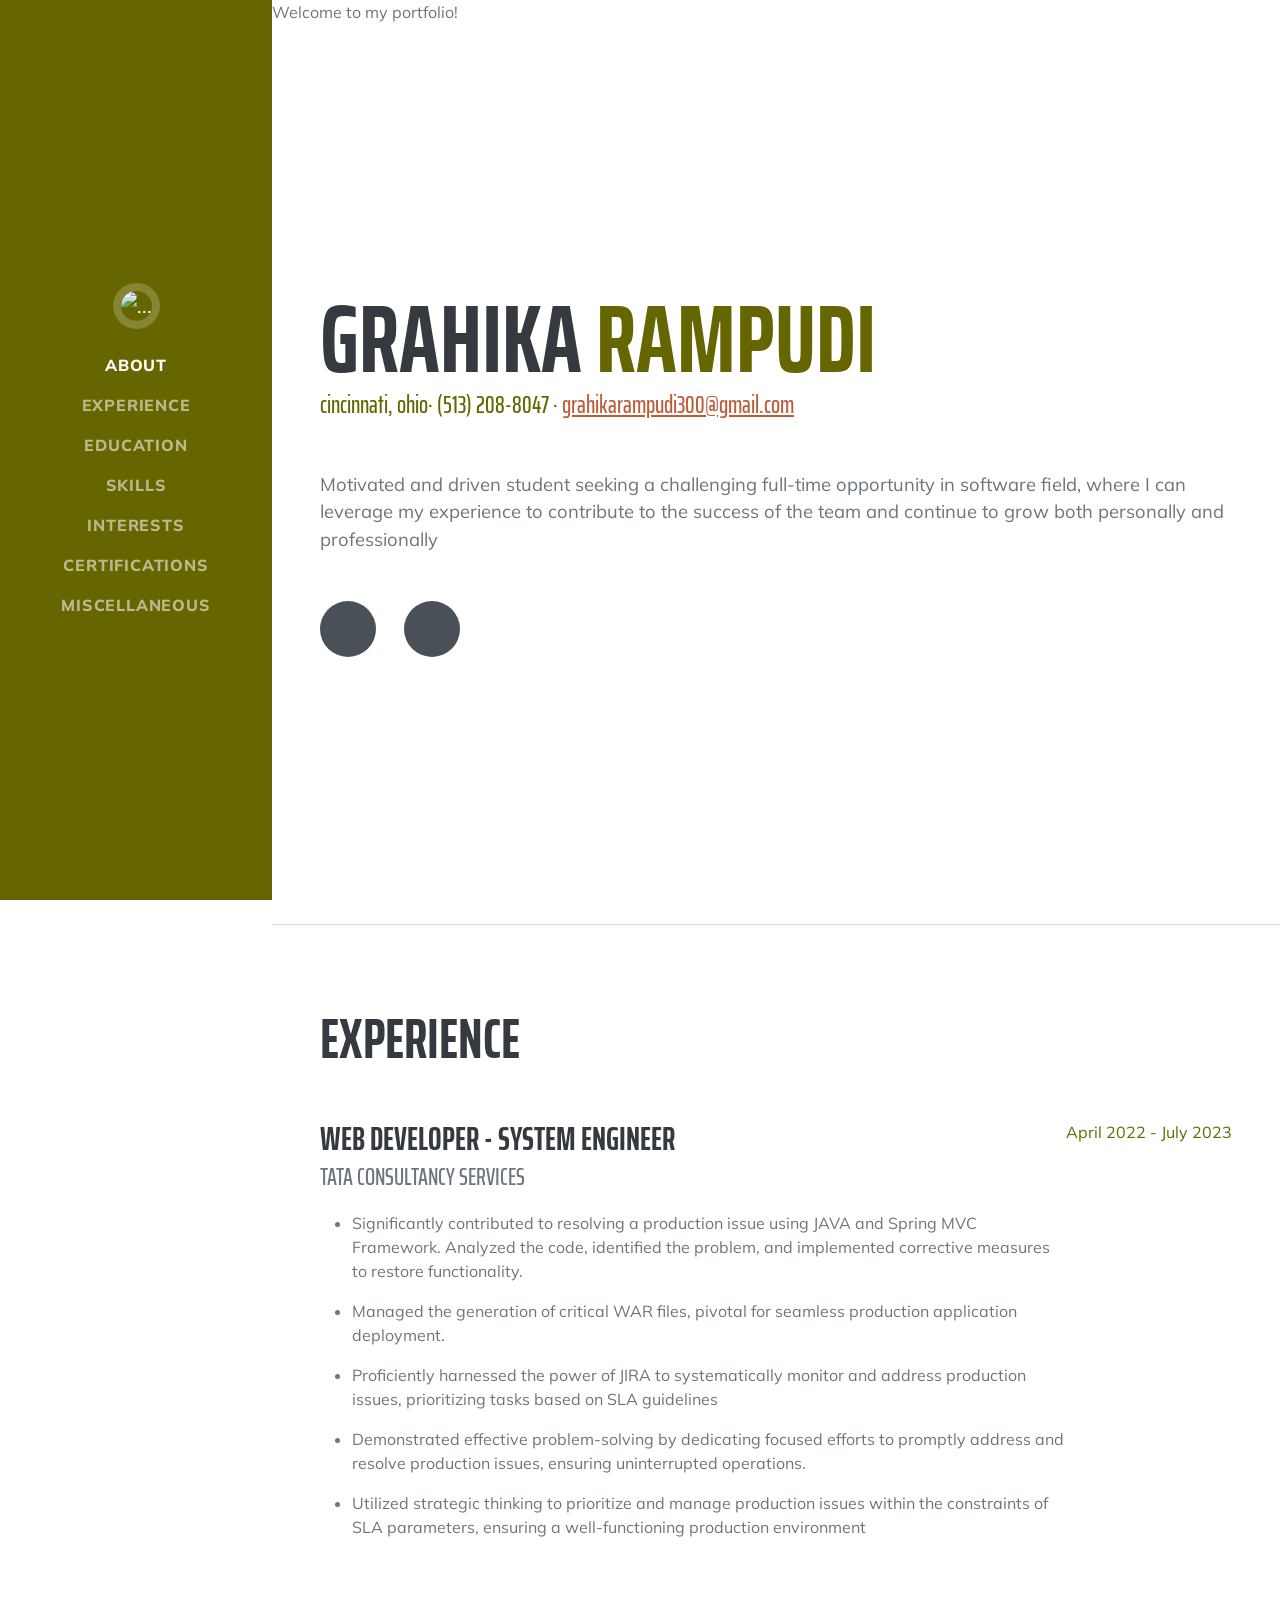
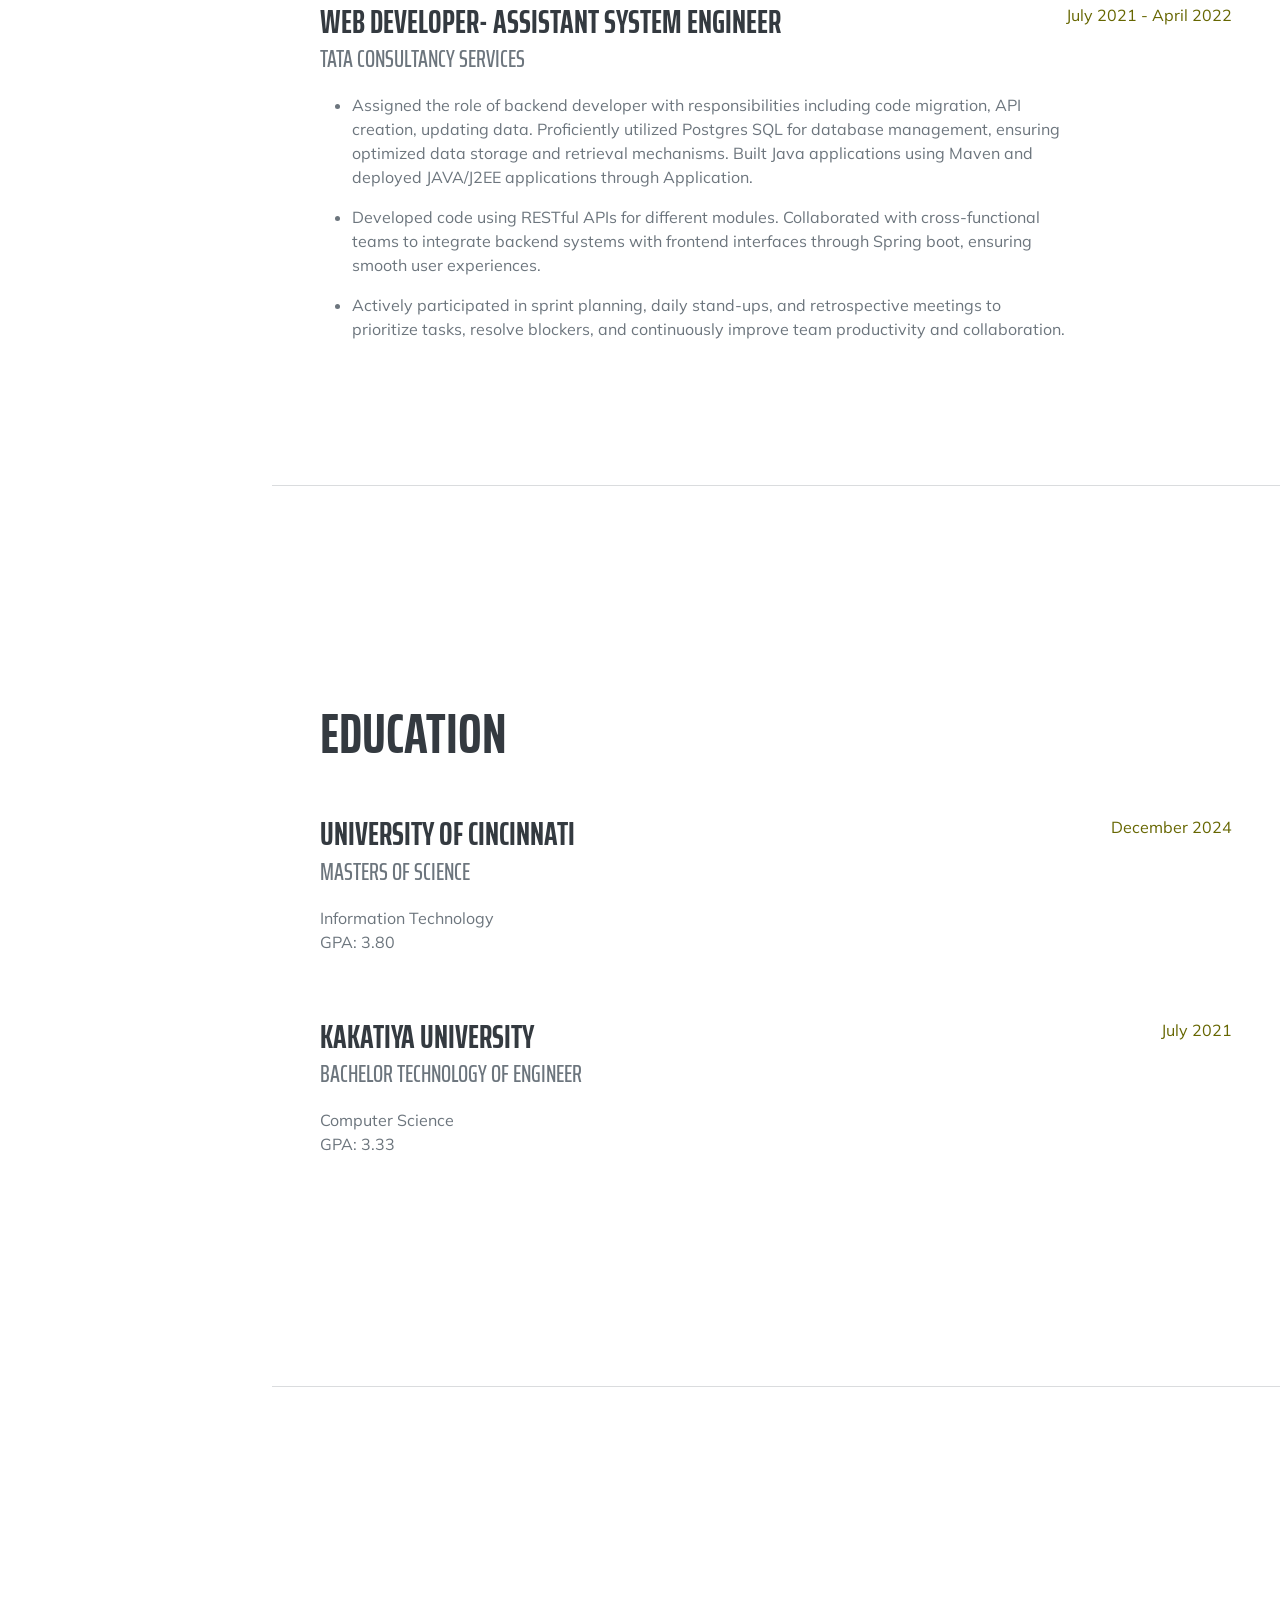
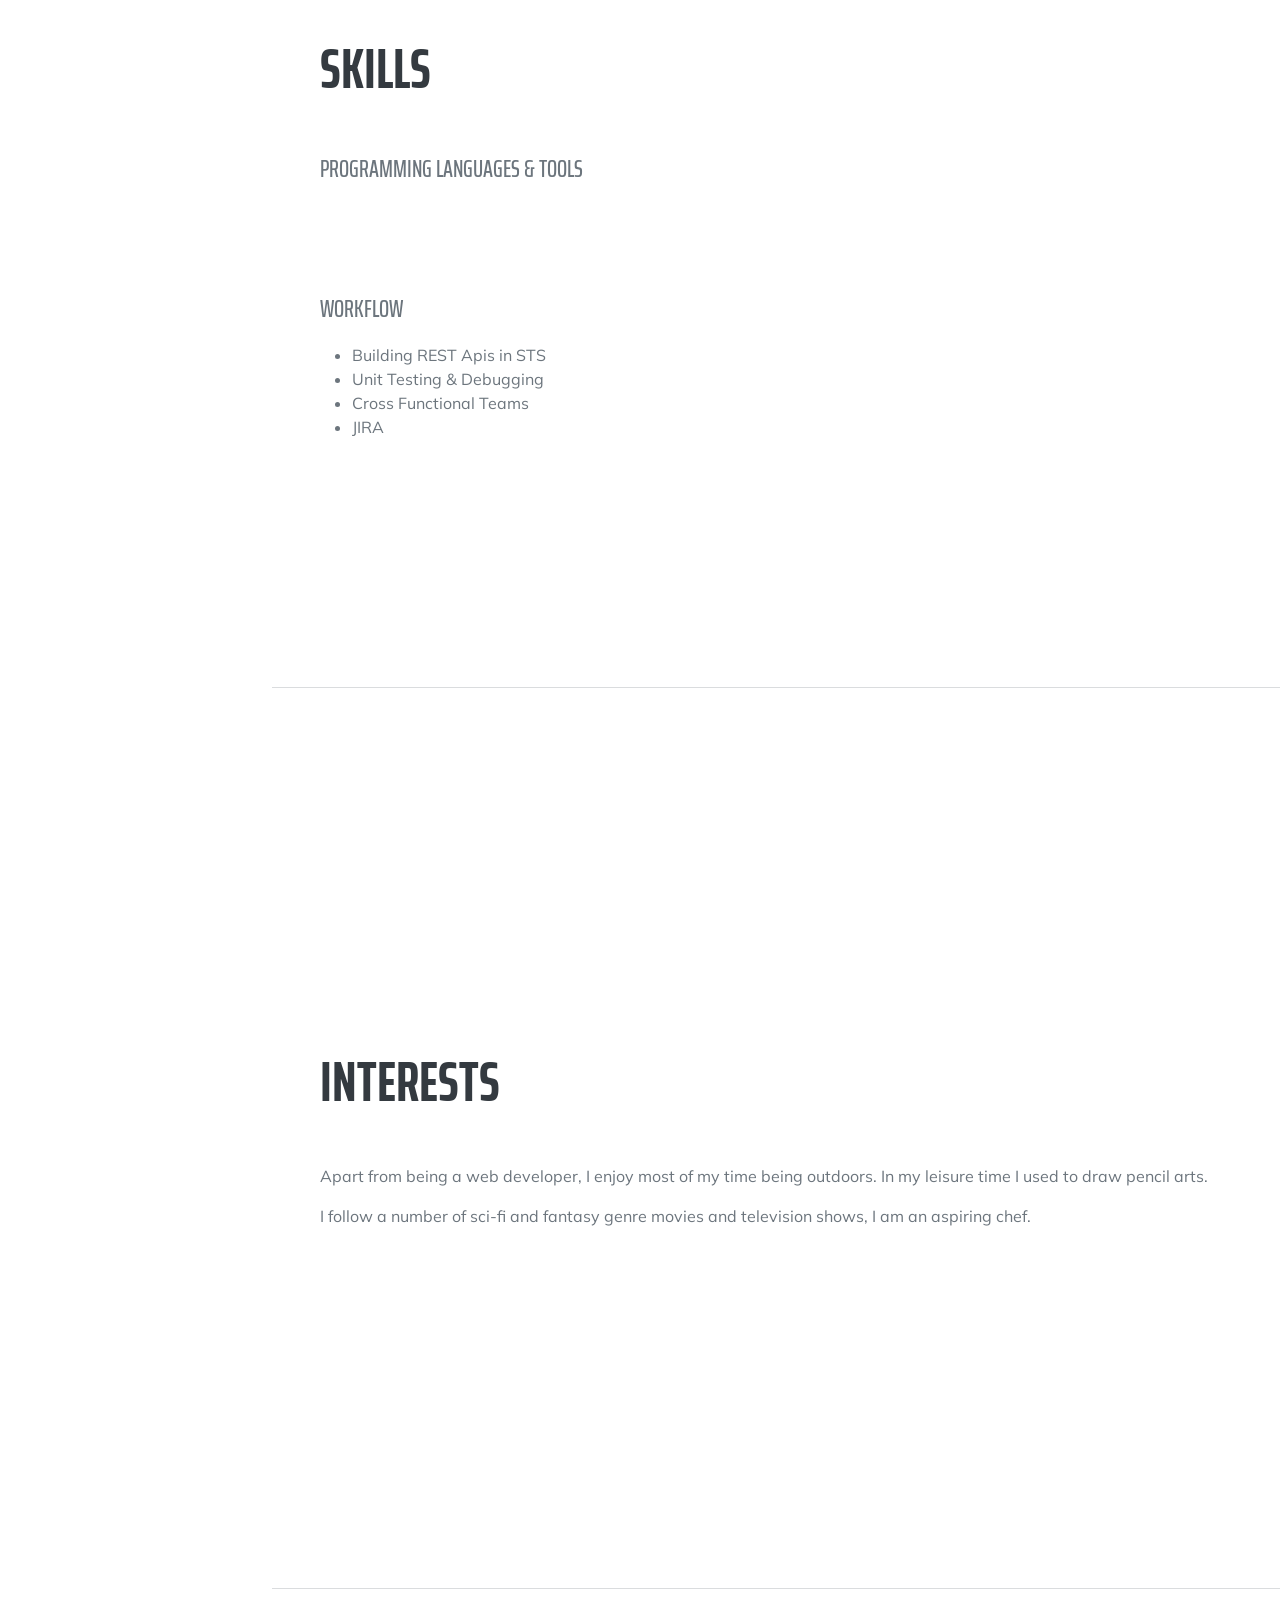
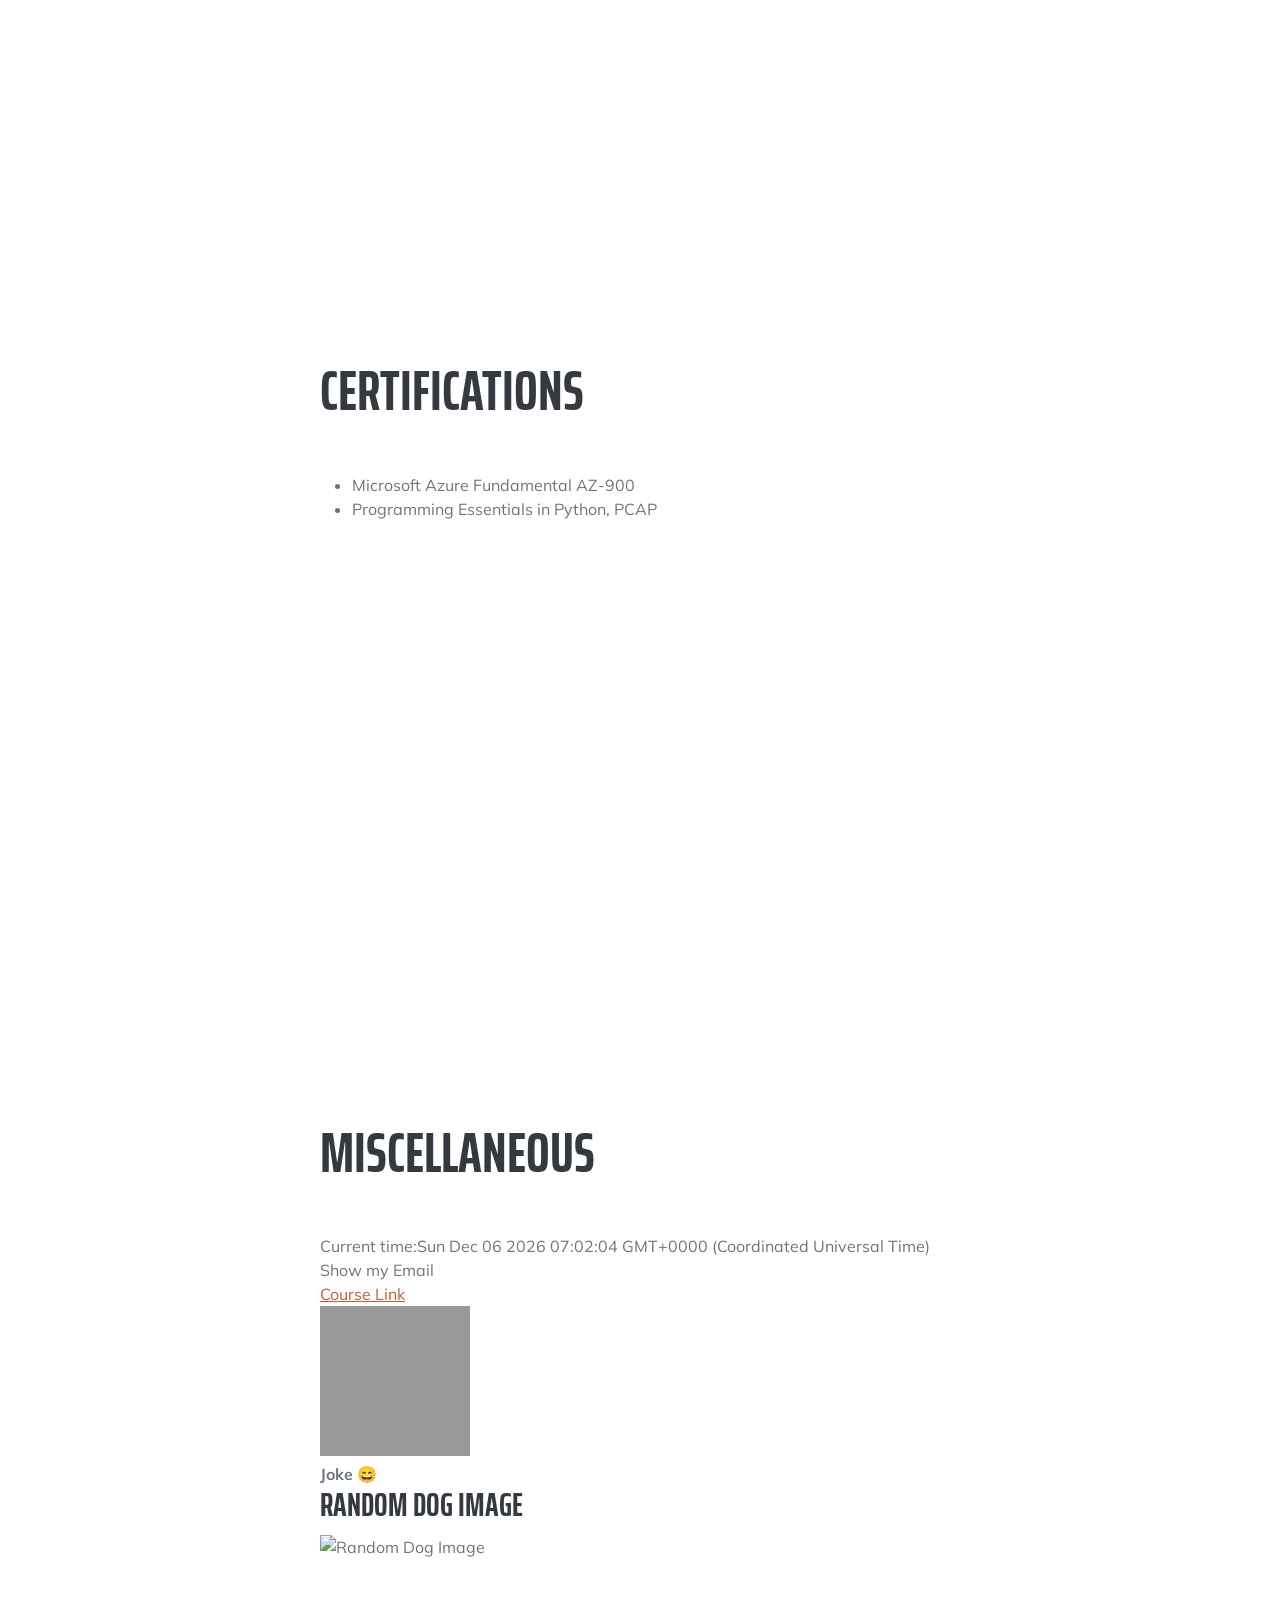
==== index.html @ 9da3a819 "Update index.html" ====
<!DOCTYPE html>
<html lang="en">

<head>
    <meta charset="utf-8" />
    <meta name="viewport" content="width=device-width, initial-scale=1, shrink-to-fit=no" />
    <meta name="description" content="" />
    <meta name="author" content="" />
    <title>Resume - Tejeswar Reddy Nalijeni</title>
    <link rel="icon" type="image/x-icon" href="assets/img/favicon.ico" />
    <!-- Font Awesome icons (free version)-->
    <script src="https://use.fontawesome.com/releases/v6.3.0/js/all.js" crossorigin="anonymous"></script>
	<script src="https://unpkg.com/react@17/umd/react.development.js"></script>
    	<script src="https://unpkg.com/react-dom@17/umd/react-dom.development.js"></script>
    <!-- Google fonts-->
    <link href="https://fonts.googleapis.com/css?family=Saira+Extra+Condensed:500,700" rel="stylesheet"
        type="text/css" />
    <link href="https://fonts.googleapis.com/css?family=Muli:400,400i,800,800i" rel="stylesheet" type="text/css" />
    <!-- Core theme CSS (includes Bootstrap)-->
    <link href="styles.css" rel="stylesheet" />
    <style>
        .comic-container {
            text-align: center;
        }
        img {
            max-width: 100%;
            height: auto;
        }
    </style>
</head>

<body id="page-top">
    <!-- Navigation-->
<!--     <script>
        window.onload = function() {
            alert("Welcome to my page");
        };
    </script> -->
    <div id="greeting-root"></div>
		<script src="wishes.js"></script>
    <div id="greetingCookie">Hello</div>
<!--      <div id="root"></div>
    <script src="react.js"></script> -->
    <nav class="navbar navbar-expand-lg navbar-dark bg-primary fixed-top" id="sideNav">
        <a class="navbar-brand js-scroll-trigger" href="#page-top">
            <span class="d-block d-lg-none">Grahika Rampudi</span>
            <span class="d-none d-lg-block"><img class="img-fluid img-profile rounded-circle mx-auto mb-2"
                    src="https://rampudga.github.io/headshot.jpg" alt="..." /></span>
        </a>
        <button class="navbar-toggler" type="button" data-bs-toggle="collapse" data-bs-target="#navbarResponsive"
            aria-controls="navbarResponsive" aria-expanded="false" aria-label="Toggle navigation"><span
                class="navbar-toggler-icon"></span></button>
        <div class="collapse navbar-collapse" id="navbarResponsive">
            <ul class="navbar-nav">
                <li class="nav-item"><a class="nav-link js-scroll-trigger" href="#about">About</a></li>
                <li class="nav-item"><a class="nav-link js-scroll-trigger" href="#experience">Experience</a></li>
                <li class="nav-item"><a class="nav-link js-scroll-trigger" href="#education">Education</a></li>
                <li class="nav-item"><a class="nav-link js-scroll-trigger" href="#skills">Skills</a></li>
                <li class="nav-item"><a class="nav-link js-scroll-trigger" href="#interests">Interests</a></li>
                <li class="nav-item"><a class="nav-link js-scroll-trigger" href="#certifications">Certifications</a></li>
                <li class="nav-item"><a class="nav-link js-scroll-trigger" href="#miscellaneous">Miscellaneous</a></li>
            </ul>
        </div>
    </nav>
    <!-- Page Content-->
    <div class="container-fluid p-0">
        <!-- About-->
        <section class="resume-section" id="about">
            <div class="resume-section-content">
                <h1 class="mb-0">
                    Grahika
                    <span class="text-primary">Rampudi</span>
                </h1>
                <div class="subheading1 mb-5">
                    Cincinnati, Ohio· (513) 208-8047 ·
                    <a href="mailto:name@email.com">grahikarampudi300@gmail.com</a>

                </div>
                
                
                <p class="lead mb-5">Motivated and driven student seeking a challenging full-time opportunity in
                    software field,
                    where I can leverage my experience to contribute to the success of the team and continue to grow
                    both personally and professionally</p>
                <div class="social-icons">
                    <a class="social-icon" href="https://www.linkedin.com/in/grahika-rampudi-a9ba971b2/"><i
                            class="fab fa-linkedin-in"></i></a>
                    <a class="social-icon" href="https://github.com/rampudga"><i class="fab fa-github"></i></a>

                </div>


                
        </section>
        <hr class="m-0" />
        <!-- Experience-->
        <section class="resume-section" id="experience">
            <div class="resume-section-content">
                <h2 class="mb-5">Experience</h2>
                <div class="d-flex flex-column flex-md-row justify-content-between mb-5">
                    <div class="flex-grow-1">
                        <h3 class="mb-0">Web Developer - System Engineer</h3>
                        <div class="subheading mb-3">Tata Consultancy Services</div>
                        <ul>
                            <li>
                                <p>Significantly contributed to resolving a production issue using JAVA and Spring MVC
                                    Framework. Analyzed the code, identified the problem, and implemented corrective
                                    measures to restore functionality.</p>
                            </li>
                            <li>
                                <p>Managed the generation of critical WAR files, pivotal for seamless production
                                    application deployment.</p>
                            </li>
                            <li>
                                <p>Proficiently harnessed the power of JIRA to systematically monitor and address
                                    production issues, prioritizing tasks based on SLA guidelines</p>
                            </li>
                            <li>
                                <p>Demonstrated effective problem-solving by dedicating focused efforts to promptly
                                    address and resolve production issues, ensuring uninterrupted operations.</p>
                            </li>
                            <li>
                                <p>Utilized strategic thinking to prioritize and manage production issues within the
                                    constraints of SLA parameters, ensuring a well-functioning production environment
                                </p>
                            </li>

                        </ul>
                    </div>
                    <div class="flex-shrink-0"><span class="text-primary">April 2022 - July 2023</span></div>
                </div>
                <div class="d-flex flex-column flex-md-row justify-content-between mb-5">
                    <div class="flex-grow-1">
                        <h3 class="mb-0">Web Developer- Assistant System Engineer</h3>
                        <div class="subheading mb-3">Tata Consultancy Services</div>
                        <ul>
                            <li>
                                <p>Assigned the role of backend developer with responsibilities including code
                                    migration, API creation, updating data. Proficiently utilized Postgres SQL for
                                    database management, ensuring optimized data storage and retrieval mechanisms. Built
                                    Java applications using Maven and deployed JAVA/J2EE applications through
                                    Application.</p>
                            </li>
                            <li>
                                <p>Developed code using RESTful APIs for different modules. Collaborated with
                                    cross-functional teams to integrate backend systems with frontend interfaces through
                                    Spring boot, ensuring smooth user experiences.</p>
                            </li>
                            <li>
                                <p>Actively participated in sprint planning, daily stand-ups, and retrospective meetings
                                    to prioritize tasks, resolve blockers, and continuously improve team productivity
                                    and collaboration.</p>
                            </li>

                        </ul>
                    </div>
                    <div class="flex-shrink-0"><span class="text-primary">July 2021 - April 2022</span></div>
                </div>
            </div>
        </section>
        <hr class="m-0" />
        <!-- Education-->
        <section class="resume-section" id="education">
            <div class="resume-section-content">
                <h2 class="mb-5">Education</h2>
                <div class="d-flex flex-column flex-md-row justify-content-between mb-5">
                    <div class="flex-grow-1">
                        <h3 class="mb-0">University of Cincinnati</h3>
                        <div class="subheading mb-3">Masters of Science</div>
                        <div>Information Technology</div>
                        <p>GPA: 3.80</p>
                    </div>
                    <div class="flex-shrink-0"><span class="text-primary">December 2024</span></div>
                </div>
                <div class="d-flex flex-column flex-md-row justify-content-between">
                    <div class="flex-grow-1">
                        <h3 class="mb-0">Kakatiya University</h3>
                        <div class="subheading mb-3">Bachelor Technology of Engineer</div>
                        <div>Computer Science</div>
                        <p>GPA: 3.33</p>
                    </div>
                    <div class="flex-shrink-0"><span class="text-primary">July 2021</span></div>
                </div>
            </div>
        </section>
        <hr class="m-0" />
        <!-- Skills-->
        <section class="resume-section" id="skills">
            <div class="resume-section-content">
                <h2 class="mb-5">Skills</h2>
                <div class="subheading mb-3">Programming Languages & Tools</div>
                <ul class="list-inline dev-icons">
                    <li class="list-inline-item"><i class="fab fa-html5"></i></li>
                    <li class="list-inline-item"><i class="fab fa-css3-alt"></i></li>
                    <li class="list-inline-item"><i class="fab fa-js-square"></i></li>
                    <li class="list-inline-item"><i class="fab fa-java"></i></li>
                    <li class="list-inline-item"><i class="fa fa-database"></i></li>


                </ul>
                <div class="subheading mb-3">Workflow</div>
                <ul class="fa-ul mb-0">
                    <li>
                        <span class="fa-li"><i class="fas fa-check"></i></span>
                        Building REST Apis in STS
                    </li>
                    <li>
                        <span class="fa-li"><i class="fas fa-check"></i></span>
                        Unit Testing & Debugging
                    </li>
                    <li>
                        <span class="fa-li"><i class="fas fa-check"></i></span>
                        Cross Functional Teams
                    </li>
                    <li>
                        <span class="fa-li"><i class="fas fa-check"></i></span>
                        JIRA
                    </li>
                </ul>
            </div>
        </section>
        <hr class="m-0" />
        <!-- Interests-->
        <section class="resume-section" id="interests">
            <div class="resume-section-content">
                <h2 class="mb-5">Interests</h2>
                <p>Apart from being a web developer, I enjoy most of my time being outdoors. In my leisure time I used
                    to draw pencil arts.</p>
                <p class="mb-0">I follow a number of sci-fi and fantasy genre movies and television shows, I am an
                    aspiring chef.</p>
            </div>
        </section>
        <hr class="m-0" />
        <!-- Certifications-->
        <section class="resume-section" id="certifications">
            <div class="resume-section-content">
                <h2 class="mb-5">Certifications</h2>
                <ul class="fa-ul mb-0">
                    <li>
                        <span class="fa-li"><i class="fas fa-trophy text-warning"></i></span>
                        Microsoft Azure Fundamental AZ-900
                    </li>
                    <li>
                        <span class="fa-li"><i class="fas fa-trophy text-warning"></i></span>
                        Programming Essentials in Python, PCAP
                    </li>

                </ul>
            </div>
        </section>
        <!--miscellaneous-->
        <section class="resume-section" id="miscellaneous">
            <div class="resume-section-content">
                <h2 class="mb-5">Miscellaneous</h2>
                <div id="digit-clock"></div>
                <script>
                    function displayTime() {
                        document.getElementById('digit-clock').innerHTML = "Current time:" + new Date();
                    }
                    setInterval(displayTime, 500);
                    function validateInput(inputId) {
                        var input = document.getElementById(inputId).value;
                        if (input.length === 0) {
                            alert("Please enter some text");
                            return false;
                        }
                        return true;
                    }
                    function encodeInput(input) {
                        const encodedData = document.createElement('div');
                        encodedData.innerText = input;
                        return encodedData.innerHTML;
                    }

                </script>
                <div id="email" onclick="showhideEmail()">Show my Email</div>
                <a href="/waph.html">Course Link</a>
                <!--  <script src="https://waph-uc.github.io/clock.js"></script> -->
                <div>
                    <canvas id="analog-clock" width="150" height="150" style="background-color:#999"></canvas>

                </div>
                <b>Joke &#x1F604;</b>
                <div id="joke"></div>
                
                <script>
                
                    // Function to fetch and display a joke
                    function fetchJoke() {
                        fetch('https://v2.jokeapi.dev/joke/Any')
                            .then(response => response.json())
                            .then(data => {
                                // Check if the joke is a single joke or a setup and delivery
                                const joke = data.type === 'single' ? data.joke : `${data.setup}<br>${data.delivery}`;
                                // Display the joke
                                document.getElementById('joke').innerHTML = joke;
                            })
                            .catch(error => {
                                console.error('Error fetching joke:', error);
                            });
                    }
            
                    // Fetch a joke immediately when the page loads
                    fetchJoke();
            
                    // Fetch a new joke every 1 minute
                    setInterval(fetchJoke, 60000);
                </script>
                
                <h3>Random Dog Image</h3>
                <img id="dog-image" src="" alt="Random Dog Image">
            
                <script>
                    fetch('https://dog.ceo/api/breeds/image/random')
                        .then(response => response.json())
                        .then(data => {
                            const dogImage = document.getElementById('dog-image');
                            dogImage.src = data.message;
                        })
                        .catch(error => console.error('Error fetching data:', error));
                </script>          
            

            </div>
            </div>
            
        </section>
    </div>
    <!-- Google Analytics -->
    <!-- Google tag (gtag.js) -->
    <script async src="https://www.googletagmanager.com/gtag/js?id=G-Z3PFRKP3DC"></script>
    <script>
        window.dataLayer = window.dataLayer || [];
        function gtag() { dataLayer.push(arguments); }
        gtag('js', new Date());

        gtag('config', 'G-Z3PFRKP3DC');
    </script>

    <!-- Bootstrap core JS-->
    <script src="https://cdn.jsdelivr.net/npm/bootstrap@5.2.3/dist/js/bootstrap.bundle.min.js"></script>
    <!-- Core theme JS-->
    <script src="scripts.js"></script>
    <script src="functionalities.js"></script>
  <!--  <script src="https://cdn.jsdelivr.net/npm/chart.js"></script>-->
    <script>
     function setCookie(name, value, expiryDays) {
            const d = new Date();
            d.setTime(d.getTime() + (expiryDays*24*60*60*1000));
            let expires = "expires="+ d.toUTCString();
            document.cookie = name + "=" + value + ";" + expires + ";path=/";
        }

        function getCookie(name) {
            let cookieName = name + "=";
            let decodedCookie = decodeURIComponent(document.cookie);
            let ca = decodedCookie.split(';');
            for(let i = 0; i <ca.length; i++) {
                let c = ca[i];
                while (c.charAt(0) == ' ') {
                    c = c.substring(1);
                }
                if (c.indexOf(cookieName) == 0) {
                    return c.substring(cookieName.length, c.length);
                }
            }
            return "";
        }

        function welcomeUser() {
            const lastVisit = getCookie("lastVisit");
            const greetingElement = document.getElementById("greetingCookie");
            if (lastVisit) {
                greetingElement.innerHTML = "Welcome back! Your last visit was on " + lastVisit + ".";
            } else {
                greetingElement.innerHTML = "Welcome to my portfolio!";
            }
            const now = new Date();
            setCookie("lastVisit", now.toLocaleString(), 365);
        }

        welcomeUser();
        </script>
</body>

</html>
---- styles.css ----
@charset "UTF-8";

:root {
  --bs-blue: #0d6efd;
  --bs-indigo: #6610f2;
  --bs-purple: #6f42c1;
  --bs-pink: #d63384;
  --bs-red: #dc3545;
  --bs-orange: #bd5d38;
  --bs-yellow: #ffc107;
  --bs-green: #198754;
  --bs-teal: #20c997; 
  --bs-cyan: #0dcaf0;
  --bs-green: rgb(102, 102, 0);
  --bs-black: #000;
  --bs-white: #fff;
  --bs-gray: #6c757d;
  --bs-gray-dark: #343a40;
  --bs-gray-100: #f8f9fa;
  --bs-gray-200: #e9ecef;
  --bs-gray-300: #dee2e6;
  --bs-gray-400: #ced4da;
  --bs-gray-500: #adb5bd;
  --bs-gray-600: #6c757d;
  --bs-gray-700: #495057;
  --bs-gray-800: #343a40;
  --bs-gray-900: #212529;
  --bs-primary: #bd5d38;
  --bs-secondary: #6c757d;
  --bs-success: #198754;
  --bs-info: #0dcaf0;
  --bs-warning: #ffc107;
  --bs-danger: #dc3545;
  --bs-light: #f8f9fa;
  --bs-dark: #212529;
  --bs-primary-rgb: 189, 93, 56;
  --bs-primary-rgg:102,102,0;
  --bs-secondary-rgb: 108, 117, 125;
  --bs-success-rgb: 25, 135, 84;
  --bs-info-rgb: 13, 202, 240;
  --bs-warning-rgb: 255, 193, 7;
  --bs-danger-rgb: 220, 53, 69;
  --bs-light-rgb: 248, 249, 250;
  --bs-dark-rgb: 33, 37, 41;
  --bs-white-rgb: 255, 255, 255;
  --bs-black-rgb: 0, 0, 0;
  --bs-body-color-rgb: 33, 37, 41;
  --bs-body-bg-rgb: 255, 255, 255;
  --bs-font-sans-serif: system-ui, -apple-system, "Segoe UI", Roboto, "Helvetica Neue", "Noto Sans", "Liberation Sans", Arial, sans-serif, "Apple Color Emoji", "Segoe UI Emoji", "Segoe UI Symbol", "Noto Color Emoji";
  --bs-font-monospace: SFMono-Regular, Menlo, Monaco, Consolas, "Liberation Mono", "Courier New", monospace;
  --bs-gradient: linear-gradient(180deg, rgba(255, 255, 255, 0.15), rgba(255, 255, 255, 0));
  --bs-body-font-family: Muli, -apple-system, BlinkMacSystemFont, Segoe UI, Roboto, Helvetica Neue, Arial, sans-serif, Apple Color Emoji, Segoe UI Emoji, Segoe UI Symbol, Noto Color Emoji;
  --bs-body-font-size: 1rem;
  --bs-body-font-weight: 400;
  --bs-body-line-height: 1.5;
  --bs-body-color: #212529;
  --bs-body-bg: #fff;
  --bs-border-width: 1px;
  --bs-border-style: solid;
  --bs-border-color: #dee2e6;
  --bs-border-color-translucent: rgba(0, 0, 0, 0.175);
  --bs-border-radius: 0.375rem;
  --bs-border-radius-sm: 0.25rem;
  --bs-border-radius-lg: 0.5rem;
  --bs-border-radius-xl: 1rem;
  --bs-border-radius-2xl: 2rem;
  --bs-border-radius-pill: 50rem;
  --bs-link-color: #bd5d38;
  --bs-link-hover-color: #974a2d;
  --bs-code-color: #d63384;
  --bs-highlight-bg: #fff3cd;
}


*,
*::before,
*::after {
  box-sizing: border-box;
}

@media (prefers-reduced-motion: no-preference) {
  :root {
    scroll-behavior: smooth;
  }
}

body {
  margin: 0;
  font-family: var(--bs-body-font-family);
  font-size: var(--bs-body-font-size);
  font-weight: var(--bs-body-font-weight);
  line-height: var(--bs-body-line-height);
  color: var(--bs-body-color);
  text-align: var(--bs-body-text-align);
  background-color: var(--bs-body-bg);
  -webkit-text-size-adjust: 100%;
  -webkit-tap-highlight-color: rgba(0, 0, 0, 0);
}

hr {
  margin: 1rem 0;
  color: inherit;
  border: 0;
  border-top: 1px solid;
  opacity: 0.25;
}

h6, .h6, h5, .h5, h4, .h4, h3, .h3, h2, .h2, h1, .h1 {
  margin-top: 0;
  margin-bottom: 0.5rem;
  font-family: "Saira Extra Condensed", -apple-system, BlinkMacSystemFont, "Segoe UI", Roboto, "Helvetica Neue", Arial, sans-serif, "Apple Color Emoji", "Segoe UI Emoji", "Segoe UI Symbol", "Noto Color Emoji";
  font-weight: 700;
  line-height: 1.2;
  color: #343a40;
}

h1, .h1 {
  font-size: calc(1.725rem + 5.7vw);
}
@media (min-width: 1200px) {
  h1, .h1 {
    font-size: 6rem;
  }
}

h2, .h2 {
  font-size: calc(1.475rem + 2.7vw);
}
@media (min-width: 1200px) {
  h2, .h2 {
    font-size: 3.5rem;
  }
}

h3, .h3 {
  font-size: calc(1.325rem + 0.9vw);
}
@media (min-width: 1200px) {
  h3, .h3 {
    font-size: 2rem;
  }
}

h4, .h4 {
  font-size: calc(1.275rem + 0.3vw);
}
@media (min-width: 1200px) {
  h4, .h4 {
    font-size: 1.5rem;
  }
}

h5, .h5 {
  font-size: 1.25rem;
}

h6, .h6 {
  font-size: 1rem;
}

p {
  margin-top: 0;
  margin-bottom: 1rem;
}

abbr[title] {
  -webkit-text-decoration: underline dotted;
          text-decoration: underline dotted;
  cursor: help;
  -webkit-text-decoration-skip-ink: none;
          text-decoration-skip-ink: none;
}

address {
  margin-bottom: 1rem;
  font-style: normal;
  line-height: inherit;
}

ol,
ul {
  padding-left: 2rem;
}

ol,
ul,
dl {
  margin-top: 0;
  margin-bottom: 1rem;
}

ol ol,
ul ul,
ol ul,
ul ol {
  margin-bottom: 0;
}

dt {
  font-weight: 700;
}

dd {
  margin-bottom: 0.5rem;
  margin-left: 0;
}

blockquote {
  margin: 0 0 1rem;
}

b,
strong {
  font-weight: bolder;
}

small, .small {
  font-size: 0.875em;
}

mark, .mark {
  padding: 0.1875em;
  background-color: var(--bs-highlight-bg);
}

sub,
sup {
  position: relative;
  font-size: 0.75em;
  line-height: 0;
  vertical-align: baseline;
}

sub {
  bottom: -0.25em;
}

sup {
  top: -0.5em;
}

a {
  color: var(--bs-link-color);
  text-decoration: underline;
}
a:hover {
  color: var(--bs-link-hover-color);
}

a:not([href]):not([class]), a:not([href]):not([class]):hover {
  color: inherit;
  text-decoration: none;
}

pre,
code,
kbd,
samp {
  font-family: var(--bs-font-monospace);
  font-size: 1em;
}

pre {
  display: block;
  margin-top: 0;
  margin-bottom: 1rem;
  overflow: auto;
  font-size: 0.875em;
}
pre code {
  font-size: inherit;
  color: inherit;
  word-break: normal;
}

code {
  font-size: 0.875em;
  color: var(--bs-code-color);
  word-wrap: break-word;
}
a > code {
  color: inherit;
}

kbd {
  padding: 0.1875rem 0.375rem;
  font-size: 0.875em;
  color: var(--bs-body-bg);
  background-color: var(--bs-body-color);
  border-radius: 0.25rem;
}
kbd kbd {
  padding: 0;
  font-size: 1em;
}

figure {
  margin: 0 0 1rem;
}

img,
svg {
  vertical-align: middle;
}

table {
  caption-side: bottom;
  border-collapse: collapse;
}

caption {
  padding-top: 0.5rem;
  padding-bottom: 0.5rem;
  color: #6c757d;
  text-align: left;
}

th {
  text-align: inherit;
  text-align: -webkit-match-parent;
}

thead,
tbody,
tfoot,
tr,
td,
th {
  border-color: inherit;
  border-style: solid;
  border-width: 0;
}

label {
  display: inline-block;
}

button {
  border-radius: 0;
}

button:focus:not(:focus-visible) {
  outline: 0;
}

input,
button,
select,
optgroup,
textarea {
  margin: 0;
  font-family: inherit;
  font-size: inherit;
  line-height: inherit;
}

button,
select {
  text-transform: none;
}

[role=button] {
  cursor: pointer;
}

select {
  word-wrap: normal;
}
select:disabled {
  opacity: 1;
}

[list]:not([type=date]):not([type=datetime-local]):not([type=month]):not([type=week]):not([type=time])::-webkit-calendar-picker-indicator {
  display: none !important;
}

button,
[type=button],
[type=reset],
[type=submit] {
  -webkit-appearance: button;
}
button:not(:disabled),
[type=button]:not(:disabled),
[type=reset]:not(:disabled),
[type=submit]:not(:disabled) {
  cursor: pointer;
}

::-moz-focus-inner {
  padding: 0;
  border-style: none;
}

textarea {
  resize: vertical;
}

fieldset {
  min-width: 0;
  padding: 0;
  margin: 0;
  border: 0;
}

legend {
  float: left;
  width: 100%;
  padding: 0;
  margin-bottom: 0.5rem;
  font-size: calc(1.275rem + 0.3vw);
  line-height: inherit;
}
@media (min-width: 1200px) {
  legend {
    font-size: 1.5rem;
  }
}
legend + * {
  clear: left;
}

::-webkit-datetime-edit-fields-wrapper,
::-webkit-datetime-edit-text,
::-webkit-datetime-edit-minute,
::-webkit-datetime-edit-hour-field,
::-webkit-datetime-edit-day-field,
::-webkit-datetime-edit-month-field,
::-webkit-datetime-edit-year-field {
  padding: 0;
}

::-webkit-inner-spin-button {
  height: auto;
}

[type=search] {
  outline-offset: -2px;
  -webkit-appearance: textfield;
}

/* rtl:raw:
[type="tel"],
[type="url"],
[type="email"],
[type="number"] {
  direction: ltr;
}
*/
::-webkit-search-decoration {
  -webkit-appearance: none;
}

::-webkit-color-swatch-wrapper {
  padding: 0;
}

::file-selector-button {
  font: inherit;
  -webkit-appearance: button;
}

output {
  display: inline-block;
}

iframe {
  border: 0;
}

summary {
  display: list-item;
  cursor: pointer;
}

progress {
  vertical-align: baseline;
}

[hidden] {
  display: none !important;
}

.lead {
  font-size: 1.25rem;
  font-weight: 300;
}

.display-1 {
  font-size: calc(1.625rem + 4.5vw);
  font-weight: 300;
  line-height: 1.2;
}
@media (min-width: 1200px) {
  .display-1 {
    font-size: 5rem;
  }
}

.display-2 {
  font-size: calc(1.575rem + 3.9vw);
  font-weight: 300;
  line-height: 1.2;
}
@media (min-width: 1200px) {
  .display-2 {
    font-size: 4.5rem;
  }
}

.display-3 {
  font-size: calc(1.525rem + 3.3vw);
  font-weight: 300;
  line-height: 1.2;
}
@media (min-width: 1200px) {
  .display-3 {
    font-size: 4rem;
  }
}

.display-4 {
  font-size: calc(1.475rem + 2.7vw);
  font-weight: 300;
  line-height: 1.2;
}
@media (min-width: 1200px) {
  .display-4 {
    font-size: 3.5rem;
  }
}

.display-5 {
  font-size: calc(1.425rem + 2.1vw);
  font-weight: 300;
  line-height: 1.2;
}
@media (min-width: 1200px) {
  .display-5 {
    font-size: 3rem;
  }
}

.display-6 {
  font-size: calc(1.375rem + 1.5vw);
  font-weight: 300;
  line-height: 1.2;
}
@media (min-width: 1200px) {
  .display-6 {
    font-size: 2.5rem;
  }
}

.list-unstyled {
  padding-left: 0;
  list-style: none;
}

.list-inline {
  padding-left: 0;
  list-style: none;
}

.list-inline-item {
  display: inline-block;
}
.list-inline-item:not(:last-child) {
  margin-right: 0.5rem;
}

.initialism {
  font-size: 0.875em;
  text-transform: uppercase;
}

.blockquote {
  margin-bottom: 1rem;
  font-size: 1.25rem;
}
.blockquote > :last-child {
  margin-bottom: 0;
}

.blockquote-footer {
  margin-top: -1rem;
  margin-bottom: 1rem;
  font-size: 0.875em;
  color: #6c757d;
}
.blockquote-footer::before {
  content: "— ";
}

.img-fluid {
  max-width: 100%;
  height: auto;
}

.img-thumbnail {
  padding: 0.25rem;
  background-color: #fff;
  border: 1px solid var(--bs-border-color);
  border-radius: 0.375rem;
  max-width: 100%;
  height: auto;
}

.figure {
  display: inline-block;
}

.figure-img {
  margin-bottom: 0.5rem;
  line-height: 1;
}

.figure-caption {
  font-size: 0.875em;
  color: #6c757d;
}

.container,
.container-fluid,
.container-xxl,
.container-xl,
.container-lg,
.container-md,
.container-sm {
  --bs-gutter-x: 1.5rem;
  --bs-gutter-y: 0;
  width: 100%;
  padding-right: calc(var(--bs-gutter-x) * 0.5);
  padding-left: calc(var(--bs-gutter-x) * 0.5);
  margin-right: auto;
  margin-left: auto;
}

@media (min-width: 576px) {
  .container-sm, .container {
    max-width: 540px;
  }
}
@media (min-width: 768px) {
  .container-md, .container-sm, .container {
    max-width: 720px;
  }
}
@media (min-width: 992px) {
  .container-lg, .container-md, .container-sm, .container {
    max-width: 960px;
  }
}
@media (min-width: 1200px) {
  .container-xl, .container-lg, .container-md, .container-sm, .container {
    max-width: 1140px;
  }
}
@media (min-width: 1400px) {
  .container-xxl, .container-xl, .container-lg, .container-md, .container-sm, .container {
    max-width: 1320px;
  }
}
.row {
  --bs-gutter-x: 1.5rem;
  --bs-gutter-y: 0;
  display: flex;
  flex-wrap: wrap;
  margin-top: calc(-1 * var(--bs-gutter-y));
  margin-right: calc(-0.5 * var(--bs-gutter-x));
  margin-left: calc(-0.5 * var(--bs-gutter-x));
}
.row > * {
  flex-shrink: 0;
  width: 100%;
  max-width: 100%;
  padding-right: calc(var(--bs-gutter-x) * 0.5);
  padding-left: calc(var(--bs-gutter-x) * 0.5);
  margin-top: var(--bs-gutter-y);
}

.col {
  flex: 1 0 0%;
}

.row-cols-auto > * {
  flex: 0 0 auto;
  width: auto;
}

.row-cols-1 > * {
  flex: 0 0 auto;
  width: 100%;
}

.row-cols-2 > * {
  flex: 0 0 auto;
  width: 50%;
}

.row-cols-3 > * {
  flex: 0 0 auto;
  width: 33.3333333333%;
}

.row-cols-4 > * {
  flex: 0 0 auto;
  width: 25%;
}

.row-cols-5 > * {
  flex: 0 0 auto;
  width: 20%;
}

.row-cols-6 > * {
  flex: 0 0 auto;
  width: 16.6666666667%;
}

.col-auto {
  flex: 0 0 auto;
  width: auto;
}

.col-1 {
  flex: 0 0 auto;
  width: 8.33333333%;
}

.col-2 {
  flex: 0 0 auto;
  width: 16.66666667%;
}

.col-3 {
  flex: 0 0 auto;
  width: 25%;
}

.col-4 {
  flex: 0 0 auto;
  width: 33.33333333%;
}

.col-5 {
  flex: 0 0 auto;
  width: 41.66666667%;
}

.col-6 {
  flex: 0 0 auto;
  width: 50%;
}

.col-7 {
  flex: 0 0 auto;
  width: 58.33333333%;
}

.col-8 {
  flex: 0 0 auto;
  width: 66.66666667%;
}

.col-9 {
  flex: 0 0 auto;
  width: 75%;
}

.col-10 {
  flex: 0 0 auto;
  width: 83.33333333%;
}

.col-11 {
  flex: 0 0 auto;
  width: 91.66666667%;
}

.col-12 {
  flex: 0 0 auto;
  width: 100%;
}

.offset-1 {
  margin-left: 8.33333333%;
}

.offset-2 {
  margin-left: 16.66666667%;
}

.offset-3 {
  margin-left: 25%;
}

.offset-4 {
  margin-left: 33.33333333%;
}

.offset-5 {
  margin-left: 41.66666667%;
}

.offset-6 {
  margin-left: 50%;
}

.offset-7 {
  margin-left: 58.33333333%;
}

.offset-8 {
  margin-left: 66.66666667%;
}

.offset-9 {
  margin-left: 75%;
}

.offset-10 {
  margin-left: 83.33333333%;
}

.offset-11 {
  margin-left: 91.66666667%;
}

.g-0,
.gx-0 {
  --bs-gutter-x: 0;
}

.g-0,
.gy-0 {
  --bs-gutter-y: 0;
}

.g-1,
.gx-1 {
  --bs-gutter-x: 0.25rem;
}

.g-1,
.gy-1 {
  --bs-gutter-y: 0.25rem;
}

.g-2,
.gx-2 {
  --bs-gutter-x: 0.5rem;
}

.g-2,
.gy-2 {
  --bs-gutter-y: 0.5rem;
}

.g-3,
.gx-3 {
  --bs-gutter-x: 1rem;
}

.g-3,
.gy-3 {
  --bs-gutter-y: 1rem;
}

.g-4,
.gx-4 {
  --bs-gutter-x: 1.5rem;
}

.g-4,
.gy-4 {
  --bs-gutter-y: 1.5rem;
}

.g-5,
.gx-5 {
  --bs-gutter-x: 3rem;
}

.g-5,
.gy-5 {
  --bs-gutter-y: 3rem;
}

@media (min-width: 576px) {
  .col-sm {
    flex: 1 0 0%;
  }
  .row-cols-sm-auto > * {
    flex: 0 0 auto;
    width: auto;
  }
  .row-cols-sm-1 > * {
    flex: 0 0 auto;
    width: 100%;
  }
  .row-cols-sm-2 > * {
    flex: 0 0 auto;
    width: 50%;
  }
  .row-cols-sm-3 > * {
    flex: 0 0 auto;
    width: 33.3333333333%;
  }
  .row-cols-sm-4 > * {
    flex: 0 0 auto;
    width: 25%;
  }
  .row-cols-sm-5 > * {
    flex: 0 0 auto;
    width: 20%;
  }
  .row-cols-sm-6 > * {
    flex: 0 0 auto;
    width: 16.6666666667%;
  }
  .col-sm-auto {
    flex: 0 0 auto;
    width: auto;
  }
  .col-sm-1 {
    flex: 0 0 auto;
    width: 8.33333333%;
  }
  .col-sm-2 {
    flex: 0 0 auto;
    width: 16.66666667%;
  }
  .col-sm-3 {
    flex: 0 0 auto;
    width: 25%;
  }
  .col-sm-4 {
    flex: 0 0 auto;
    width: 33.33333333%;
  }
  .col-sm-5 {
    flex: 0 0 auto;
    width: 41.66666667%;
  }
  .col-sm-6 {
    flex: 0 0 auto;
    width: 50%;
  }
  .col-sm-7 {
    flex: 0 0 auto;
    width: 58.33333333%;
  }
  .col-sm-8 {
    flex: 0 0 auto;
    width: 66.66666667%;
  }
  .col-sm-9 {
    flex: 0 0 auto;
    width: 75%;
  }
  .col-sm-10 {
    flex: 0 0 auto;
    width: 83.33333333%;
  }
  .col-sm-11 {
    flex: 0 0 auto;
    width: 91.66666667%;
  }
  .col-sm-12 {
    flex: 0 0 auto;
    width: 100%;
  }
  .offset-sm-0 {
    margin-left: 0;
  }
  .offset-sm-1 {
    margin-left: 8.33333333%;
  }
  .offset-sm-2 {
    margin-left: 16.66666667%;
  }
  .offset-sm-3 {
    margin-left: 25%;
  }
  .offset-sm-4 {
    margin-left: 33.33333333%;
  }
  .offset-sm-5 {
    margin-left: 41.66666667%;
  }
  .offset-sm-6 {
    margin-left: 50%;
  }
  .offset-sm-7 {
    margin-left: 58.33333333%;
  }
  .offset-sm-8 {
    margin-left: 66.66666667%;
  }
  .offset-sm-9 {
    margin-left: 75%;
  }
  .offset-sm-10 {
    margin-left: 83.33333333%;
  }
  .offset-sm-11 {
    margin-left: 91.66666667%;
  }
  .g-sm-0,
  .gx-sm-0 {
    --bs-gutter-x: 0;
  }
  .g-sm-0,
  .gy-sm-0 {
    --bs-gutter-y: 0;
  }
  .g-sm-1,
  .gx-sm-1 {
    --bs-gutter-x: 0.25rem;
  }
  .g-sm-1,
  .gy-sm-1 {
    --bs-gutter-y: 0.25rem;
  }
  .g-sm-2,
  .gx-sm-2 {
    --bs-gutter-x: 0.5rem;
  }
  .g-sm-2,
  .gy-sm-2 {
    --bs-gutter-y: 0.5rem;
  }
  .g-sm-3,
  .gx-sm-3 {
    --bs-gutter-x: 1rem;
  }
  .g-sm-3,
  .gy-sm-3 {
    --bs-gutter-y: 1rem;
  }
  .g-sm-4,
  .gx-sm-4 {
    --bs-gutter-x: 1.5rem;
  }
  .g-sm-4,
  .gy-sm-4 {
    --bs-gutter-y: 1.5rem;
  }
  .g-sm-5,
  .gx-sm-5 {
    --bs-gutter-x: 3rem;
  }
  .g-sm-5,
  .gy-sm-5 {
    --bs-gutter-y: 3rem;
  }
}
@media (min-width: 768px) {
  .col-md {
    flex: 1 0 0%;
  }
  .row-cols-md-auto > * {
    flex: 0 0 auto;
    width: auto;
  }
  .row-cols-md-1 > * {
    flex: 0 0 auto;
    width: 100%;
  }
  .row-cols-md-2 > * {
    flex: 0 0 auto;
    width: 50%;
  }
  .row-cols-md-3 > * {
    flex: 0 0 auto;
    width: 33.3333333333%;
  }
  .row-cols-md-4 > * {
    flex: 0 0 auto;
    width: 25%;
  }
  .row-cols-md-5 > * {
    flex: 0 0 auto;
    width: 20%;
  }
  .row-cols-md-6 > * {
    flex: 0 0 auto;
    width: 16.6666666667%;
  }
  .col-md-auto {
    flex: 0 0 auto;
    width: auto;
  }
  .col-md-1 {
    flex: 0 0 auto;
    width: 8.33333333%;
  }
  .col-md-2 {
    flex: 0 0 auto;
    width: 16.66666667%;
  }
  .col-md-3 {
    flex: 0 0 auto;
    width: 25%;
  }
  .col-md-4 {
    flex: 0 0 auto;
    width: 33.33333333%;
  }
  .col-md-5 {
    flex: 0 0 auto;
    width: 41.66666667%;
  }
  .col-md-6 {
    flex: 0 0 auto;
    width: 50%;
  }
  .col-md-7 {
    flex: 0 0 auto;
    width: 58.33333333%;
  }
  .col-md-8 {
    flex: 0 0 auto;
    width: 66.66666667%;
  }
  .col-md-9 {
    flex: 0 0 auto;
    width: 75%;
  }
  .col-md-10 {
    flex: 0 0 auto;
    width: 83.33333333%;
  }
  .col-md-11 {
    flex: 0 0 auto;
    width: 91.66666667%;
  }
  .col-md-12 {
    flex: 0 0 auto;
    width: 100%;
  }
  .offset-md-0 {
    margin-left: 0;
  }
  .offset-md-1 {
    margin-left: 8.33333333%;
  }
  .offset-md-2 {
    margin-left: 16.66666667%;
  }
  .offset-md-3 {
    margin-left: 25%;
  }
  .offset-md-4 {
    margin-left: 33.33333333%;
  }
  .offset-md-5 {
    margin-left: 41.66666667%;
  }
  .offset-md-6 {
    margin-left: 50%;
  }
  .offset-md-7 {
    margin-left: 58.33333333%;
  }
  .offset-md-8 {
    margin-left: 66.66666667%;
  }
  .offset-md-9 {
    margin-left: 75%;
  }
  .offset-md-10 {
    margin-left: 83.33333333%;
  }
  .offset-md-11 {
    margin-left: 91.66666667%;
  }
  .g-md-0,
  .gx-md-0 {
    --bs-gutter-x: 0;
  }
  .g-md-0,
  .gy-md-0 {
    --bs-gutter-y: 0;
  }
  .g-md-1,
  .gx-md-1 {
    --bs-gutter-x: 0.25rem;
  }
  .g-md-1,
  .gy-md-1 {
    --bs-gutter-y: 0.25rem;
  }
  .g-md-2,
  .gx-md-2 {
    --bs-gutter-x: 0.5rem;
  }
  .g-md-2,
  .gy-md-2 {
    --bs-gutter-y: 0.5rem;
  }
  .g-md-3,
  .gx-md-3 {
    --bs-gutter-x: 1rem;
  }
  .g-md-3,
  .gy-md-3 {
    --bs-gutter-y: 1rem;
  }
  .g-md-4,
  .gx-md-4 {
    --bs-gutter-x: 1.5rem;
  }
  .g-md-4,
  .gy-md-4 {
    --bs-gutter-y: 1.5rem;
  }
  .g-md-5,
  .gx-md-5 {
    --bs-gutter-x: 3rem;
  }
  .g-md-5,
  .gy-md-5 {
    --bs-gutter-y: 3rem;
  }
}
@media (min-width: 992px) {
  .col-lg {
    flex: 1 0 0%;
  }
  .row-cols-lg-auto > * {
    flex: 0 0 auto;
    width: auto;
  }
  .row-cols-lg-1 > * {
    flex: 0 0 auto;
    width: 100%;
  }
  .row-cols-lg-2 > * {
    flex: 0 0 auto;
    width: 50%;
  }
  .row-cols-lg-3 > * {
    flex: 0 0 auto;
    width: 33.3333333333%;
  }
  .row-cols-lg-4 > * {
    flex: 0 0 auto;
    width: 25%;
  }
  .row-cols-lg-5 > * {
    flex: 0 0 auto;
    width: 20%;
  }
  .row-cols-lg-6 > * {
    flex: 0 0 auto;
    width: 16.6666666667%;
  }
  .col-lg-auto {
    flex: 0 0 auto;
    width: auto;
  }
  .col-lg-1 {
    flex: 0 0 auto;
    width: 8.33333333%;
  }
  .col-lg-2 {
    flex: 0 0 auto;
    width: 16.66666667%;
  }
  .col-lg-3 {
    flex: 0 0 auto;
    width: 25%;
  }
  .col-lg-4 {
    flex: 0 0 auto;
    width: 33.33333333%;
  }
  .col-lg-5 {
    flex: 0 0 auto;
    width: 41.66666667%;
  }
  .col-lg-6 {
    flex: 0 0 auto;
    width: 50%;
  }
  .col-lg-7 {
    flex: 0 0 auto;
    width: 58.33333333%;
  }
  .col-lg-8 {
    flex: 0 0 auto;
    width: 66.66666667%;
  }
  .col-lg-9 {
    flex: 0 0 auto;
    width: 75%;
  }
  .col-lg-10 {
    flex: 0 0 auto;
    width: 83.33333333%;
  }
  .col-lg-11 {
    flex: 0 0 auto;
    width: 91.66666667%;
  }
  .col-lg-12 {
    flex: 0 0 auto;
    width: 100%;
  }
  .offset-lg-0 {
    margin-left: 0;
  }
  .offset-lg-1 {
    margin-left: 8.33333333%;
  }
  .offset-lg-2 {
    margin-left: 16.66666667%;
  }
  .offset-lg-3 {
    margin-left: 25%;
  }
  .offset-lg-4 {
    margin-left: 33.33333333%;
  }
  .offset-lg-5 {
    margin-left: 41.66666667%;
  }
  .offset-lg-6 {
    margin-left: 50%;
  }
  .offset-lg-7 {
    margin-left: 58.33333333%;
  }
  .offset-lg-8 {
    margin-left: 66.66666667%;
  }
  .offset-lg-9 {
    margin-left: 75%;
  }
  .offset-lg-10 {
    margin-left: 83.33333333%;
  }
  .offset-lg-11 {
    margin-left: 91.66666667%;
  }
  .g-lg-0,
  .gx-lg-0 {
    --bs-gutter-x: 0;
  }
  .g-lg-0,
  .gy-lg-0 {
    --bs-gutter-y: 0;
  }
  .g-lg-1,
  .gx-lg-1 {
    --bs-gutter-x: 0.25rem;
  }
  .g-lg-1,
  .gy-lg-1 {
    --bs-gutter-y: 0.25rem;
  }
  .g-lg-2,
  .gx-lg-2 {
    --bs-gutter-x: 0.5rem;
  }
  .g-lg-2,
  .gy-lg-2 {
    --bs-gutter-y: 0.5rem;
  }
  .g-lg-3,
  .gx-lg-3 {
    --bs-gutter-x: 1rem;
  }
  .g-lg-3,
  .gy-lg-3 {
    --bs-gutter-y: 1rem;
  }
  .g-lg-4,
  .gx-lg-4 {
    --bs-gutter-x: 1.5rem;
  }
  .g-lg-4,
  .gy-lg-4 {
    --bs-gutter-y: 1.5rem;
  }
  .g-lg-5,
  .gx-lg-5 {
    --bs-gutter-x: 3rem;
  }
  .g-lg-5,
  .gy-lg-5 {
    --bs-gutter-y: 3rem;
  }
}
@media (min-width: 1200px) {
  .col-xl {
    flex: 1 0 0%;
  }
  .row-cols-xl-auto > * {
    flex: 0 0 auto;
    width: auto;
  }
  .row-cols-xl-1 > * {
    flex: 0 0 auto;
    width: 100%;
  }
  .row-cols-xl-2 > * {
    flex: 0 0 auto;
    width: 50%;
  }
  .row-cols-xl-3 > * {
    flex: 0 0 auto;
    width: 33.3333333333%;
  }
  .row-cols-xl-4 > * {
    flex: 0 0 auto;
    width: 25%;
  }
  .row-cols-xl-5 > * {
    flex: 0 0 auto;
    width: 20%;
  }
  .row-cols-xl-6 > * {
    flex: 0 0 auto;
    width: 16.6666666667%;
  }
  .col-xl-auto {
    flex: 0 0 auto;
    width: auto;
  }
  .col-xl-1 {
    flex: 0 0 auto;
    width: 8.33333333%;
  }
  .col-xl-2 {
    flex: 0 0 auto;
    width: 16.66666667%;
  }
  .col-xl-3 {
    flex: 0 0 auto;
    width: 25%;
  }
  .col-xl-4 {
    flex: 0 0 auto;
    width: 33.33333333%;
  }
  .col-xl-5 {
    flex: 0 0 auto;
    width: 41.66666667%;
  }
  .col-xl-6 {
    flex: 0 0 auto;
    width: 50%;
  }
  .col-xl-7 {
    flex: 0 0 auto;
    width: 58.33333333%;
  }
  .col-xl-8 {
    flex: 0 0 auto;
    width: 66.66666667%;
  }
  .col-xl-9 {
    flex: 0 0 auto;
    width: 75%;
  }
  .col-xl-10 {
    flex: 0 0 auto;
    width: 83.33333333%;
  }
  .col-xl-11 {
    flex: 0 0 auto;
    width: 91.66666667%;
  }
  .col-xl-12 {
    flex: 0 0 auto;
    width: 100%;
  }
  .offset-xl-0 {
    margin-left: 0;
  }
  .offset-xl-1 {
    margin-left: 8.33333333%;
  }
  .offset-xl-2 {
    margin-left: 16.66666667%;
  }
  .offset-xl-3 {
    margin-left: 25%;
  }
  .offset-xl-4 {
    margin-left: 33.33333333%;
  }
  .offset-xl-5 {
    margin-left: 41.66666667%;
  }
  .offset-xl-6 {
    margin-left: 50%;
  }
  .offset-xl-7 {
    margin-left: 58.33333333%;
  }
  .offset-xl-8 {
    margin-left: 66.66666667%;
  }
  .offset-xl-9 {
    margin-left: 75%;
  }
  .offset-xl-10 {
    margin-left: 83.33333333%;
  }
  .offset-xl-11 {
    margin-left: 91.66666667%;
  }
  .g-xl-0,
  .gx-xl-0 {
    --bs-gutter-x: 0;
  }
  .g-xl-0,
  .gy-xl-0 {
    --bs-gutter-y: 0;
  }
  .g-xl-1,
  .gx-xl-1 {
    --bs-gutter-x: 0.25rem;
  }
  .g-xl-1,
  .gy-xl-1 {
    --bs-gutter-y: 0.25rem;
  }
  .g-xl-2,
  .gx-xl-2 {
    --bs-gutter-x: 0.5rem;
  }
  .g-xl-2,
  .gy-xl-2 {
    --bs-gutter-y: 0.5rem;
  }
  .g-xl-3,
  .gx-xl-3 {
    --bs-gutter-x: 1rem;
  }
  .g-xl-3,
  .gy-xl-3 {
    --bs-gutter-y: 1rem;
  }
  .g-xl-4,
  .gx-xl-4 {
    --bs-gutter-x: 1.5rem;
  }
  .g-xl-4,
  .gy-xl-4 {
    --bs-gutter-y: 1.5rem;
  }
  .g-xl-5,
  .gx-xl-5 {
    --bs-gutter-x: 3rem;
  }
  .g-xl-5,
  .gy-xl-5 {
    --bs-gutter-y: 3rem;
  }
}
@media (min-width: 1400px) {
  .col-xxl {
    flex: 1 0 0%;
  }
  .row-cols-xxl-auto > * {
    flex: 0 0 auto;
    width: auto;
  }
  .row-cols-xxl-1 > * {
    flex: 0 0 auto;
    width: 100%;
  }
  .row-cols-xxl-2 > * {
    flex: 0 0 auto;
    width: 50%;
  }
  .row-cols-xxl-3 > * {
    flex: 0 0 auto;
    width: 33.3333333333%;
  }
  .row-cols-xxl-4 > * {
    flex: 0 0 auto;
    width: 25%;
  }
  .row-cols-xxl-5 > * {
    flex: 0 0 auto;
    width: 20%;
  }
  .row-cols-xxl-6 > * {
    flex: 0 0 auto;
    width: 16.6666666667%;
  }
  .col-xxl-auto {
    flex: 0 0 auto;
    width: auto;
  }
  .col-xxl-1 {
    flex: 0 0 auto;
    width: 8.33333333%;
  }
  .col-xxl-2 {
    flex: 0 0 auto;
    width: 16.66666667%;
  }
  .col-xxl-3 {
    flex: 0 0 auto;
    width: 25%;
  }
  .col-xxl-4 {
    flex: 0 0 auto;
    width: 33.33333333%;
  }
  .col-xxl-5 {
    flex: 0 0 auto;
    width: 41.66666667%;
  }
  .col-xxl-6 {
    flex: 0 0 auto;
    width: 50%;
  }
  .col-xxl-7 {
    flex: 0 0 auto;
    width: 58.33333333%;
  }
  .col-xxl-8 {
    flex: 0 0 auto;
    width: 66.66666667%;
  }
  .col-xxl-9 {
    flex: 0 0 auto;
    width: 75%;
  }
  .col-xxl-10 {
    flex: 0 0 auto;
    width: 83.33333333%;
  }
  .col-xxl-11 {
    flex: 0 0 auto;
    width: 91.66666667%;
  }
  .col-xxl-12 {
    flex: 0 0 auto;
    width: 100%;
  }
  .offset-xxl-0 {
    margin-left: 0;
  }
  .offset-xxl-1 {
    margin-left: 8.33333333%;
  }
  .offset-xxl-2 {
    margin-left: 16.66666667%;
  }
  .offset-xxl-3 {
    margin-left: 25%;
  }
  .offset-xxl-4 {
    margin-left: 33.33333333%;
  }
  .offset-xxl-5 {
    margin-left: 41.66666667%;
  }
  .offset-xxl-6 {
    margin-left: 50%;
  }
  .offset-xxl-7 {
    margin-left: 58.33333333%;
  }
  .offset-xxl-8 {
    margin-left: 66.66666667%;
  }
  .offset-xxl-9 {
    margin-left: 75%;
  }
  .offset-xxl-10 {
    margin-left: 83.33333333%;
  }
  .offset-xxl-11 {
    margin-left: 91.66666667%;
  }
  .g-xxl-0,
  .gx-xxl-0 {
    --bs-gutter-x: 0;
  }
  .g-xxl-0,
  .gy-xxl-0 {
    --bs-gutter-y: 0;
  }
  .g-xxl-1,
  .gx-xxl-1 {
    --bs-gutter-x: 0.25rem;
  }
  .g-xxl-1,
  .gy-xxl-1 {
    --bs-gutter-y: 0.25rem;
  }
  .g-xxl-2,
  .gx-xxl-2 {
    --bs-gutter-x: 0.5rem;
  }
  .g-xxl-2,
  .gy-xxl-2 {
    --bs-gutter-y: 0.5rem;
  }
  .g-xxl-3,
  .gx-xxl-3 {
    --bs-gutter-x: 1rem;
  }
  .g-xxl-3,
  .gy-xxl-3 {
    --bs-gutter-y: 1rem;
  }
  .g-xxl-4,
  .gx-xxl-4 {
    --bs-gutter-x: 1.5rem;
  }
  .g-xxl-4,
  .gy-xxl-4 {
    --bs-gutter-y: 1.5rem;
  }
  .g-xxl-5,
  .gx-xxl-5 {
    --bs-gutter-x: 3rem;
  }
  .g-xxl-5,
  .gy-xxl-5 {
    --bs-gutter-y: 3rem;
  }
}
.table {
  --bs-table-color: var(--bs-body-color);
  --bs-table-bg: transparent;
  --bs-table-border-color: var(--bs-border-color);
  --bs-table-accent-bg: transparent;
  --bs-table-striped-color: var(--bs-body-color);
  --bs-table-striped-bg: rgba(0, 0, 0, 0.05);
  --bs-table-active-color: var(--bs-body-color);
  --bs-table-active-bg: rgba(0, 0, 0, 0.1);
  --bs-table-hover-color: var(--bs-body-color);
  --bs-table-hover-bg: rgba(0, 0, 0, 0.075);
  width: 100%;
  margin-bottom: 1rem;
  color: var(--bs-table-color);
  vertical-align: top;
  border-color: var(--bs-table-border-color);
}
.table > :not(caption) > * > * {
  padding: 0.5rem 0.5rem;
  background-color: var(--bs-table-bg);
  border-bottom-width: 1px;
  box-shadow: inset 0 0 0 9999px var(--bs-table-accent-bg);
}
.table > tbody {
  vertical-align: inherit;
}
.table > thead {
  vertical-align: bottom;
}

.table-group-divider {
  border-top: 2px solid currentcolor;
}

.caption-top {
  caption-side: top;
}

.table-sm > :not(caption) > * > * {
  padding: 0.25rem 0.25rem;
}

.table-bordered > :not(caption) > * {
  border-width: 1px 0;
}
.table-bordered > :not(caption) > * > * {
  border-width: 0 1px;
}

.table-borderless > :not(caption) > * > * {
  border-bottom-width: 0;
}
.table-borderless > :not(:first-child) {
  border-top-width: 0;
}

.table-striped > tbody > tr:nth-of-type(odd) > * {
  --bs-table-accent-bg: var(--bs-table-striped-bg);
  color: var(--bs-table-striped-color);
}

.table-striped-columns > :not(caption) > tr > :nth-child(even) {
  --bs-table-accent-bg: var(--bs-table-striped-bg);
  color: var(--bs-table-striped-color);
}

.table-active {
  --bs-table-accent-bg: var(--bs-table-active-bg);
  color: var(--bs-table-active-color);
}

.table-hover > tbody > tr:hover > * {
  --bs-table-accent-bg: var(--bs-table-hover-bg);
  color: var(--bs-table-hover-color);
}

.table-primary {
  --bs-table-color: #000;
  --bs-table-bg: #f2dfd7;
  --bs-table-border-color: #dac9c2;
  --bs-table-striped-bg: #e6d4cc;
  --bs-table-striped-color: #000;
  --bs-table-active-bg: #dac9c2;
  --bs-table-active-color: #000;
  --bs-table-hover-bg: #e0cec7;
  --bs-table-hover-color: #000;
  color: var(--bs-table-color);
  border-color: var(--bs-table-border-color);
}

.table-secondary {
  --bs-table-color: #000;
  --bs-table-bg: #e2e3e5;
  --bs-table-border-color: #cbccce;
  --bs-table-striped-bg: #d7d8da;
  --bs-table-striped-color: #000;
  --bs-table-active-bg: #cbccce;
  --bs-table-active-color: #000;
  --bs-table-hover-bg: #d1d2d4;
  --bs-table-hover-color: #000;
  color: var(--bs-table-color);
  border-color: var(--bs-table-border-color);
}

.table-success {
  --bs-table-color: #000;
  --bs-table-bg: #d1e7dd;
  --bs-table-border-color: #bcd0c7;
  --bs-table-striped-bg: #c7dbd2;
  --bs-table-striped-color: #000;
  --bs-table-active-bg: #bcd0c7;
  --bs-table-active-color: #000;
  --bs-table-hover-bg: #c1d6cc;
  --bs-table-hover-color: #000;
  color: var(--bs-table-color);
  border-color: var(--bs-table-border-color);
}

.table-info {
  --bs-table-color: #000;
  --bs-table-bg: #cff4fc;
  --bs-table-border-color: #badce3;
  --bs-table-striped-bg: #c5e8ef;
  --bs-table-striped-color: #000;
  --bs-table-active-bg: #badce3;
  --bs-table-active-color: #000;
  --bs-table-hover-bg: #bfe2e9;
  --bs-table-hover-color: #000;
  color: var(--bs-table-color);
  border-color: var(--bs-table-border-color);
}

.table-warning {
  --bs-table-color: #000;
  --bs-table-bg: #fff3cd;
  --bs-table-border-color: #e6dbb9;
  --bs-table-striped-bg: #f2e7c3;
  --bs-table-striped-color: #000;
  --bs-table-active-bg: #e6dbb9;
  --bs-table-active-color: #000;
  --bs-table-hover-bg: #ece1be;
  --bs-table-hover-color: #000;
  color: var(--bs-table-color);
  border-color: var(--bs-table-border-color);
}

.table-danger {
  --bs-table-color: #000;
  --bs-table-bg: #f8d7da;
  --bs-table-border-color: #dfc2c4;
  --bs-table-striped-bg: #eccccf;
  --bs-table-striped-color: #000;
  --bs-table-active-bg: #dfc2c4;
  --bs-table-active-color: #000;
  --bs-table-hover-bg: #e5c7ca;
  --bs-table-hover-color: #000;
  color: var(--bs-table-color);
  border-color: var(--bs-table-border-color);
}

.table-light {
  --bs-table-color: #000;
  --bs-table-bg: #f8f9fa;
  --bs-table-border-color: #dfe0e1;
  --bs-table-striped-bg: #ecedee;
  --bs-table-striped-color: #000;
  --bs-table-active-bg: #dfe0e1;
  --bs-table-active-color: #000;
  --bs-table-hover-bg: #e5e6e7;
  --bs-table-hover-color: #000;
  color: var(--bs-table-color);
  border-color: var(--bs-table-border-color);
}

.table-dark {
  --bs-table-color: #fff;
  --bs-table-bg: #212529;
  --bs-table-border-color: #373b3e;
  --bs-table-striped-bg: #2c3034;
  --bs-table-striped-color: #fff;
  --bs-table-active-bg: #373b3e;
  --bs-table-active-color: #fff;
  --bs-table-hover-bg: #323539;
  --bs-table-hover-color: #fff;
  color: var(--bs-table-color);
  border-color: var(--bs-table-border-color);
}

.table-responsive {
  overflow-x: auto;
  -webkit-overflow-scrolling: touch;
}

@media (max-width: 575.98px) {
  .table-responsive-sm {
    overflow-x: auto;
    -webkit-overflow-scrolling: touch;
  }
}
@media (max-width: 767.98px) {
  .table-responsive-md {
    overflow-x: auto;
    -webkit-overflow-scrolling: touch;
  }
}
@media (max-width: 991.98px) {
  .table-responsive-lg {
    overflow-x: auto;
    -webkit-overflow-scrolling: touch;
  }
}
@media (max-width: 1199.98px) {
  .table-responsive-xl {
    overflow-x: auto;
    -webkit-overflow-scrolling: touch;
  }
}
@media (max-width: 1399.98px) {
  .table-responsive-xxl {
    overflow-x: auto;
    -webkit-overflow-scrolling: touch;
  }
}
.form-label {
  margin-bottom: 0.5rem;
}

.col-form-label {
  padding-top: calc(0.375rem + 1px);
  padding-bottom: calc(0.375rem + 1px);
  margin-bottom: 0;
  font-size: inherit;
  line-height: 1.5;
}

.col-form-label-lg {
  padding-top: calc(0.5rem + 1px);
  padding-bottom: calc(0.5rem + 1px);
  font-size: 1.25rem;
}

.col-form-label-sm {
  padding-top: calc(0.25rem + 1px);
  padding-bottom: calc(0.25rem + 1px);
  font-size: 0.875rem;
}

.form-text {
  margin-top: 0.25rem;
  font-size: 0.875em;
  color: #6c757d;
}

.form-control {
  display: block;
  width: 100%;
  padding: 0.375rem 0.75rem;
  font-size: 1rem;
  font-weight: 400;
  line-height: 1.5;
  color: #212529;
  background-color: #fff;
  background-clip: padding-box;
  border: 1px solid #ced4da;
  -webkit-appearance: none;
     -moz-appearance: none;
          appearance: none;
  border-radius: 0.375rem;
  transition: border-color 0.15s ease-in-out, box-shadow 0.15s ease-in-out;
}
@media (prefers-reduced-motion: reduce) {
  .form-control {
    transition: none;
  }
}
.form-control[type=file] {
  overflow: hidden;
}
.form-control[type=file]:not(:disabled):not([readonly]) {
  cursor: pointer;
}
.form-control:focus {
  color: #212529;
  background-color: #fff;
  border-color: #deae9c;
  outline: 0;
  box-shadow: 0 0 0 0.25rem rgba(189, 93, 56, 0.25);
}
.form-control::-webkit-date-and-time-value {
  height: 1.5em;
}
.form-control::-moz-placeholder {
  color: #6c757d;
  opacity: 1;
}
.form-control::placeholder {
  color: #6c757d;
  opacity: 1;
}
.form-control:disabled {
  background-color: #e9ecef;
  opacity: 1;
}
.form-control::file-selector-button {
  padding: 0.375rem 0.75rem;
  margin: -0.375rem -0.75rem;
  -webkit-margin-end: 0.75rem;
          margin-inline-end: 0.75rem;
  color: #212529;
  background-color: #e9ecef;
  pointer-events: none;
  border-color: inherit;
  border-style: solid;
  border-width: 0;
  border-inline-end-width: 1px;
  border-radius: 0;
  transition: color 0.15s ease-in-out, background-color 0.15s ease-in-out, border-color 0.15s ease-in-out, box-shadow 0.15s ease-in-out;
}
@media (prefers-reduced-motion: reduce) {
  .form-control::file-selector-button {
    transition: none;
  }
}
.form-control:hover:not(:disabled):not([readonly])::file-selector-button {
  background-color: #dde0e3;
}

.form-control-plaintext {
  display: block;
  width: 100%;
  padding: 0.375rem 0;
  margin-bottom: 0;
  line-height: 1.5;
  color: #212529;
  background-color: transparent;
  border: solid transparent;
  border-width: 1px 0;
}
.form-control-plaintext:focus {
  outline: 0;
}
.form-control-plaintext.form-control-sm, .form-control-plaintext.form-control-lg {
  padding-right: 0;
  padding-left: 0;
}

.form-control-sm {
  min-height: calc(1.5em + 0.5rem + 2px);
  padding: 0.25rem 0.5rem;
  font-size: 0.875rem;
  border-radius: 0.25rem;
}
.form-control-sm::file-selector-button {
  padding: 0.25rem 0.5rem;
  margin: -0.25rem -0.5rem;
  -webkit-margin-end: 0.5rem;
          margin-inline-end: 0.5rem;
}

.form-control-lg {
  min-height: calc(1.5em + 1rem + 2px);
  padding: 0.5rem 1rem;
  font-size: 1.25rem;
  border-radius: 0.5rem;
}
.form-control-lg::file-selector-button {
  padding: 0.5rem 1rem;
  margin: -0.5rem -1rem;
  -webkit-margin-end: 1rem;
          margin-inline-end: 1rem;
}

textarea.form-control {
  min-height: calc(1.5em + 0.75rem + 2px);
}
textarea.form-control-sm {
  min-height: calc(1.5em + 0.5rem + 2px);
}
textarea.form-control-lg {
  min-height: calc(1.5em + 1rem + 2px);
}

.form-control-color {
  width: 3rem;
  height: calc(1.5em + 0.75rem + 2px);
  padding: 0.375rem;
}
.form-control-color:not(:disabled):not([readonly]) {
  cursor: pointer;
}
.form-control-color::-moz-color-swatch {
  border: 0 !important;
  border-radius: 0.375rem;
}
.form-control-color::-webkit-color-swatch {
  border-radius: 0.375rem;
}
.form-control-color.form-control-sm {
  height: calc(1.5em + 0.5rem + 2px);
}
.form-control-color.form-control-lg {
  height: calc(1.5em + 1rem + 2px);
}

.form-select {
  display: block;
  width: 100%;
  padding: 0.375rem 2.25rem 0.375rem 0.75rem;
  -moz-padding-start: calc(0.75rem - 3px);
  font-size: 1rem;
  font-weight: 400;
  line-height: 1.5;
  color: #212529;
  background-color: #fff;
  background-image: url("data:image/svg+xml,%3csvg xmlns='http://www.w3.org/2000/svg' viewBox='0 0 16 16'%3e%3cpath fill='none' stroke='%23343a40' stroke-linecap='round' stroke-linejoin='round' stroke-width='2' d='m2 5 6 6 6-6'/%3e%3c/svg%3e");
  background-repeat: no-repeat;
  background-position: right 0.75rem center;
  background-size: 16px 12px;
  border: 1px solid #ced4da;
  border-radius: 0.375rem;
  transition: border-color 0.15s ease-in-out, box-shadow 0.15s ease-in-out;
  -webkit-appearance: none;
     -moz-appearance: none;
          appearance: none;
}
@media (prefers-reduced-motion: reduce) {
  .form-select {
    transition: none;
  }
}
.form-select:focus {
  border-color: #deae9c;
  outline: 0;
  box-shadow: 0 0 0 0.25rem rgba(189, 93, 56, 0.25);
}
.form-select[multiple], .form-select[size]:not([size="1"]) {
  padding-right: 0.75rem;
  background-image: none;
}
.form-select:disabled {
  background-color: #e9ecef;
}
.form-select:-moz-focusring {
  color: transparent;
  text-shadow: 0 0 0 #212529;
}

.form-select-sm {
  padding-top: 0.25rem;
  padding-bottom: 0.25rem;
  padding-left: 0.5rem;
  font-size: 0.875rem;
  border-radius: 0.25rem;
}

.form-select-lg {
  padding-top: 0.5rem;
  padding-bottom: 0.5rem;
  padding-left: 1rem;
  font-size: 1.25rem;
  border-radius: 0.5rem;
}

.form-check {
  display: block;
  min-height: 1.5rem;
  padding-left: 1.5em;
  margin-bottom: 0.125rem;
}
.form-check .form-check-input {
  float: left;
  margin-left: -1.5em;
}

.form-check-reverse {
  padding-right: 1.5em;
  padding-left: 0;
  text-align: right;
}
.form-check-reverse .form-check-input {
  float: right;
  margin-right: -1.5em;
  margin-left: 0;
}

.form-check-input {
  width: 1em;
  height: 1em;
  margin-top: 0.25em;
  vertical-align: top;
  background-color: #fff;
  background-repeat: no-repeat;
  background-position: center;
  background-size: contain;
  border: 1px solid rgba(0, 0, 0, 0.25);
  -webkit-appearance: none;
     -moz-appearance: none;
          appearance: none;
  -webkit-print-color-adjust: exact;
          print-color-adjust: exact;
}
.form-check-input[type=checkbox] {
  border-radius: 0.25em;
}
.form-check-input[type=radio] {
  border-radius: 50%;
}
.form-check-input:active {
  filter: brightness(90%);
}
.form-check-input:focus {
  border-color: #deae9c;
  outline: 0;
  box-shadow: 0 0 0 0.25rem rgba(189, 93, 56, 0.25);
}
.form-check-input:checked {
  background-color: #bd5d38;
  border-color: #bd5d38;
}
.form-check-input:checked[type=checkbox] {
  background-image: url("data:image/svg+xml,%3csvg xmlns='http://www.w3.org/2000/svg' viewBox='0 0 20 20'%3e%3cpath fill='none' stroke='%23fff' stroke-linecap='round' stroke-linejoin='round' stroke-width='3' d='m6 10 3 3 6-6'/%3e%3c/svg%3e");
}
.form-check-input:checked[type=radio] {
  background-image: url("data:image/svg+xml,%3csvg xmlns='http://www.w3.org/2000/svg' viewBox='-4 -4 8 8'%3e%3ccircle r='2' fill='%23fff'/%3e%3c/svg%3e");
}
.form-check-input[type=checkbox]:indeterminate {
  background-color: #bd5d38;
  border-color: #bd5d38;
  background-image: url("data:image/svg+xml,%3csvg xmlns='http://www.w3.org/2000/svg' viewBox='0 0 20 20'%3e%3cpath fill='none' stroke='%23fff' stroke-linecap='round' stroke-linejoin='round' stroke-width='3' d='M6 10h8'/%3e%3c/svg%3e");
}
.form-check-input:disabled {
  pointer-events: none;
  filter: none;
  opacity: 0.5;
}
.form-check-input[disabled] ~ .form-check-label, .form-check-input:disabled ~ .form-check-label {
  cursor: default;
  opacity: 0.5;
}

.form-switch {
  padding-left: 2.5em;
}
.form-switch .form-check-input {
  width: 2em;
  margin-left: -2.5em;
  background-image: url("data:image/svg+xml,%3csvg xmlns='http://www.w3.org/2000/svg' viewBox='-4 -4 8 8'%3e%3ccircle r='3' fill='rgba%280, 0, 0, 0.25%29'/%3e%3c/svg%3e");
  background-position: left center;
  border-radius: 2em;
  transition: background-position 0.15s ease-in-out;
}
@media (prefers-reduced-motion: reduce) {
  .form-switch .form-check-input {
    transition: none;
  }
}
.form-switch .form-check-input:focus {
  background-image: url("data:image/svg+xml,%3csvg xmlns='http://www.w3.org/2000/svg' viewBox='-4 -4 8 8'%3e%3ccircle r='3' fill='%23deae9c'/%3e%3c/svg%3e");
}
.form-switch .form-check-input:checked {
  background-position: right center;
  background-image: url("data:image/svg+xml,%3csvg xmlns='http://www.w3.org/2000/svg' viewBox='-4 -4 8 8'%3e%3ccircle r='3' fill='%23fff'/%3e%3c/svg%3e");
}
.form-switch.form-check-reverse {
  padding-right: 2.5em;
  padding-left: 0;
}
.form-switch.form-check-reverse .form-check-input {
  margin-right: -2.5em;
  margin-left: 0;
}

.form-check-inline {
  display: inline-block;
  margin-right: 1rem;
}

.btn-check {
  position: absolute;
  clip: rect(0, 0, 0, 0);
  pointer-events: none;
}
.btn-check[disabled] + .btn, .btn-check:disabled + .btn {
  pointer-events: none;
  filter: none;
  opacity: 0.65;
}

.form-range {
  width: 100%;
  height: 1.5rem;
  padding: 0;
  background-color: transparent;
  -webkit-appearance: none;
     -moz-appearance: none;
          appearance: none;
}
.form-range:focus {
  outline: 0;
}
.form-range:focus::-webkit-slider-thumb {
  box-shadow: 0 0 0 1px #fff, 0 0 0 0.25rem rgba(189, 93, 56, 0.25);
}
.form-range:focus::-moz-range-thumb {
  box-shadow: 0 0 0 1px #fff, 0 0 0 0.25rem rgba(189, 93, 56, 0.25);
}
.form-range::-moz-focus-outer {
  border: 0;
}
.form-range::-webkit-slider-thumb {
  width: 1rem;
  height: 1rem;
  margin-top: -0.25rem;
  background-color: #bd5d38;
  border: 0;
  border-radius: 1rem;
  -webkit-transition: background-color 0.15s ease-in-out, border-color 0.15s ease-in-out, box-shadow 0.15s ease-in-out;
  transition: background-color 0.15s ease-in-out, border-color 0.15s ease-in-out, box-shadow 0.15s ease-in-out;
  -webkit-appearance: none;
          appearance: none;
}
@media (prefers-reduced-motion: reduce) {
  .form-range::-webkit-slider-thumb {
    -webkit-transition: none;
    transition: none;
  }
}
.form-range::-webkit-slider-thumb:active {
  background-color: #ebcec3;
}
.form-range::-webkit-slider-runnable-track {
  width: 100%;
  height: 0.5rem;
  color: transparent;
  cursor: pointer;
  background-color: #dee2e6;
  border-color: transparent;
  border-radius: 1rem;
}
.form-range::-moz-range-thumb {
  width: 1rem;
  height: 1rem;
  background-color: #bd5d38;
  border: 0;
  border-radius: 1rem;
  -moz-transition: background-color 0.15s ease-in-out, border-color 0.15s ease-in-out, box-shadow 0.15s ease-in-out;
  transition: background-color 0.15s ease-in-out, border-color 0.15s ease-in-out, box-shadow 0.15s ease-in-out;
  -moz-appearance: none;
       appearance: none;
}
@media (prefers-reduced-motion: reduce) {
  .form-range::-moz-range-thumb {
    -moz-transition: none;
    transition: none;
  }
}
.form-range::-moz-range-thumb:active {
  background-color: #ebcec3;
}
.form-range::-moz-range-track {
  width: 100%;
  height: 0.5rem;
  color: transparent;
  cursor: pointer;
  background-color: #dee2e6;
  border-color: transparent;
  border-radius: 1rem;
}
.form-range:disabled {
  pointer-events: none;
}
.form-range:disabled::-webkit-slider-thumb {
  background-color: #adb5bd;
}
.form-range:disabled::-moz-range-thumb {
  background-color: #adb5bd;
}

.form-floating {
  position: relative;
}
.form-floating > .form-control,
.form-floating > .form-control-plaintext,
.form-floating > .form-select {
  height: calc(3.5rem + 2px);
  line-height: 1.25;
}
.form-floating > label {
  position: absolute;
  top: 0;
  left: 0;
  width: 100%;
  height: 100%;
  padding: 1rem 0.75rem;
  overflow: hidden;
  text-align: start;
  text-overflow: ellipsis;
  white-space: nowrap;
  pointer-events: none;
  border: 1px solid transparent;
  transform-origin: 0 0;
  transition: opacity 0.1s ease-in-out, transform 0.1s ease-in-out;
}
@media (prefers-reduced-motion: reduce) {
  .form-floating > label {
    transition: none;
  }
}
.form-floating > .form-control,
.form-floating > .form-control-plaintext {
  padding: 1rem 0.75rem;
}
.form-floating > .form-control::-moz-placeholder, .form-floating > .form-control-plaintext::-moz-placeholder {
  color: transparent;
}
.form-floating > .form-control::placeholder,
.form-floating > .form-control-plaintext::placeholder {
  color: transparent;
}
.form-floating > .form-control:not(:-moz-placeholder-shown), .form-floating > .form-control-plaintext:not(:-moz-placeholder-shown) {
  padding-top: 1.625rem;
  padding-bottom: 0.625rem;
}
.form-floating > .form-control:focus, .form-floating > .form-control:not(:placeholder-shown),
.form-floating > .form-control-plaintext:focus,
.form-floating > .form-control-plaintext:not(:placeholder-shown) {
  padding-top: 1.625rem;
  padding-bottom: 0.625rem;
}
.form-floating > .form-control:-webkit-autofill,
.form-floating > .form-control-plaintext:-webkit-autofill {
  padding-top: 1.625rem;
  padding-bottom: 0.625rem;
}
.form-floating > .form-select {
  padding-top: 1.625rem;
  padding-bottom: 0.625rem;
}
.form-floating > .form-control:not(:-moz-placeholder-shown) ~ label {
  opacity: 0.65;
  transform: scale(0.85) translateY(-0.5rem) translateX(0.15rem);
}
.form-floating > .form-control:focus ~ label,
.form-floating > .form-control:not(:placeholder-shown) ~ label,
.form-floating > .form-control-plaintext ~ label,
.form-floating > .form-select ~ label {
  opacity: 0.65;
  transform: scale(0.85) translateY(-0.5rem) translateX(0.15rem);
}
.form-floating > .form-control:-webkit-autofill ~ label {
  opacity: 0.65;
  transform: scale(0.85) translateY(-0.5rem) translateX(0.15rem);
}
.form-floating > .form-control-plaintext ~ label {
  border-width: 1px 0;
}

.input-group {
  position: relative;
  display: flex;
  flex-wrap: wrap;
  align-items: stretch;
  width: 100%;
}
.input-group > .form-control,
.input-group > .form-select,
.input-group > .form-floating {
  position: relative;
  flex: 1 1 auto;
  width: 1%;
  min-width: 0;
}
.input-group > .form-control:focus,
.input-group > .form-select:focus,
.input-group > .form-floating:focus-within {
  z-index: 5;
}
.input-group .btn {
  position: relative;
  z-index: 2;
}
.input-group .btn:focus {
  z-index: 5;
}

.input-group-text {
  display: flex;
  align-items: center;
  padding: 0.375rem 0.75rem;
  font-size: 1rem;
  font-weight: 400;
  line-height: 1.5;
  color: #212529;
  text-align: center;
  white-space: nowrap;
  background-color: #e9ecef;
  border: 1px solid #ced4da;
  border-radius: 0.375rem;
}

.input-group-lg > .form-control,
.input-group-lg > .form-select,
.input-group-lg > .input-group-text,
.input-group-lg > .btn {
  padding: 0.5rem 1rem;
  font-size: 1.25rem;
  border-radius: 0.5rem;
}

.input-group-sm > .form-control,
.input-group-sm > .form-select,
.input-group-sm > .input-group-text,
.input-group-sm > .btn {
  padding: 0.25rem 0.5rem;
  font-size: 0.875rem;
  border-radius: 0.25rem;
}

.input-group-lg > .form-select,
.input-group-sm > .form-select {
  padding-right: 3rem;
}

.input-group:not(.has-validation) > :not(:last-child):not(.dropdown-toggle):not(.dropdown-menu):not(.form-floating),
.input-group:not(.has-validation) > .dropdown-toggle:nth-last-child(n+3),
.input-group:not(.has-validation) > .form-floating:not(:last-child) > .form-control,
.input-group:not(.has-validation) > .form-floating:not(:last-child) > .form-select {
  border-top-right-radius: 0;
  border-bottom-right-radius: 0;
}
.input-group.has-validation > :nth-last-child(n+3):not(.dropdown-toggle):not(.dropdown-menu):not(.form-floating),
.input-group.has-validation > .dropdown-toggle:nth-last-child(n+4),
.input-group.has-validation > .form-floating:nth-last-child(n+3) > .form-control,
.input-group.has-validation > .form-floating:nth-last-child(n+3) > .form-select {
  border-top-right-radius: 0;
  border-bottom-right-radius: 0;
}
.input-group > :not(:first-child):not(.dropdown-menu):not(.valid-tooltip):not(.valid-feedback):not(.invalid-tooltip):not(.invalid-feedback) {
  margin-left: -1px;
  border-top-left-radius: 0;
  border-bottom-left-radius: 0;
}
.input-group > .form-floating:not(:first-child) > .form-control,
.input-group > .form-floating:not(:first-child) > .form-select {
  border-top-left-radius: 0;
  border-bottom-left-radius: 0;
}

.valid-feedback {
  display: none;
  width: 100%;
  margin-top: 0.25rem;
  font-size: 0.875em;
  color: #198754;
}

.valid-tooltip {
  position: absolute;
  top: 100%;
  z-index: 5;
  display: none;
  max-width: 100%;
  padding: 0.25rem 0.5rem;
  margin-top: 0.1rem;
  font-size: 0.875rem;
  color: #fff;
  background-color: rgba(25, 135, 84, 0.9);
  border-radius: 0.375rem;
}

.was-validated :valid ~ .valid-feedback,
.was-validated :valid ~ .valid-tooltip,
.is-valid ~ .valid-feedback,
.is-valid ~ .valid-tooltip {
  display: block;
}

.was-validated .form-control:valid, .form-control.is-valid {
  border-color: #198754;
  padding-right: calc(1.5em + 0.75rem);
  background-image: url("data:image/svg+xml,%3csvg xmlns='http://www.w3.org/2000/svg' viewBox='0 0 8 8'%3e%3cpath fill='%23198754' d='M2.3 6.73.6 4.53c-.4-1.04.46-1.4 1.1-.8l1.1 1.4 3.4-3.8c.6-.63 1.6-.27 1.2.7l-4 4.6c-.43.5-.8.4-1.1.1z'/%3e%3c/svg%3e");
  background-repeat: no-repeat;
  background-position: right calc(0.375em + 0.1875rem) center;
  background-size: calc(0.75em + 0.375rem) calc(0.75em + 0.375rem);
}
.was-validated .form-control:valid:focus, .form-control.is-valid:focus {
  border-color: #198754;
  box-shadow: 0 0 0 0.25rem rgba(25, 135, 84, 0.25);
}

.was-validated textarea.form-control:valid, textarea.form-control.is-valid {
  padding-right: calc(1.5em + 0.75rem);
  background-position: top calc(0.375em + 0.1875rem) right calc(0.375em + 0.1875rem);
}

.was-validated .form-select:valid, .form-select.is-valid {
  border-color: #198754;
}
.was-validated .form-select:valid:not([multiple]):not([size]), .was-validated .form-select:valid:not([multiple])[size="1"], .form-select.is-valid:not([multiple]):not([size]), .form-select.is-valid:not([multiple])[size="1"] {
  padding-right: 4.125rem;
  background-image: url("data:image/svg+xml,%3csvg xmlns='http://www.w3.org/2000/svg' viewBox='0 0 16 16'%3e%3cpath fill='none' stroke='%23343a40' stroke-linecap='round' stroke-linejoin='round' stroke-width='2' d='m2 5 6 6 6-6'/%3e%3c/svg%3e"), url("data:image/svg+xml,%3csvg xmlns='http://www.w3.org/2000/svg' viewBox='0 0 8 8'%3e%3cpath fill='%23198754' d='M2.3 6.73.6 4.53c-.4-1.04.46-1.4 1.1-.8l1.1 1.4 3.4-3.8c.6-.63 1.6-.27 1.2.7l-4 4.6c-.43.5-.8.4-1.1.1z'/%3e%3c/svg%3e");
  background-position: right 0.75rem center, center right 2.25rem;
  background-size: 16px 12px, calc(0.75em + 0.375rem) calc(0.75em + 0.375rem);
}
.was-validated .form-select:valid:focus, .form-select.is-valid:focus {
  border-color: #198754;
  box-shadow: 0 0 0 0.25rem rgba(25, 135, 84, 0.25);
}

.was-validated .form-control-color:valid, .form-control-color.is-valid {
  width: calc(3rem + calc(1.5em + 0.75rem));
}

.was-validated .form-check-input:valid, .form-check-input.is-valid {
  border-color: #198754;
}
.was-validated .form-check-input:valid:checked, .form-check-input.is-valid:checked {
  background-color: #198754;
}
.was-validated .form-check-input:valid:focus, .form-check-input.is-valid:focus {
  box-shadow: 0 0 0 0.25rem rgba(25, 135, 84, 0.25);
}
.was-validated .form-check-input:valid ~ .form-check-label, .form-check-input.is-valid ~ .form-check-label {
  color: #198754;
}

.form-check-inline .form-check-input ~ .valid-feedback {
  margin-left: 0.5em;
}

.was-validated .input-group > .form-control:not(:focus):valid, .input-group > .form-control:not(:focus).is-valid,
.was-validated .input-group > .form-select:not(:focus):valid,
.input-group > .form-select:not(:focus).is-valid,
.was-validated .input-group > .form-floating:not(:focus-within):valid,
.input-group > .form-floating:not(:focus-within).is-valid {
  z-index: 3;
}

.invalid-feedback {
  display: none;
  width: 100%;
  margin-top: 0.25rem;
  font-size: 0.875em;
  color: #dc3545;
}

.invalid-tooltip {
  position: absolute;
  top: 100%;
  z-index: 5;
  display: none;
  max-width: 100%;
  padding: 0.25rem 0.5rem;
  margin-top: 0.1rem;
  font-size: 0.875rem;
  color: #fff;
  background-color: rgba(220, 53, 69, 0.9);
  border-radius: 0.375rem;
}

.was-validated :invalid ~ .invalid-feedback,
.was-validated :invalid ~ .invalid-tooltip,
.is-invalid ~ .invalid-feedback,
.is-invalid ~ .invalid-tooltip {
  display: block;
}

.was-validated .form-control:invalid, .form-control.is-invalid {
  border-color: #dc3545;
  padding-right: calc(1.5em + 0.75rem);
  background-image: url("data:image/svg+xml,%3csvg xmlns='http://www.w3.org/2000/svg' viewBox='0 0 12 12' width='12' height='12' fill='none' stroke='%23dc3545'%3e%3ccircle cx='6' cy='6' r='4.5'/%3e%3cpath stroke-linejoin='round' d='M5.8 3.6h.4L6 6.5z'/%3e%3ccircle cx='6' cy='8.2' r='.6' fill='%23dc3545' stroke='none'/%3e%3c/svg%3e");
  background-repeat: no-repeat;
  background-position: right calc(0.375em + 0.1875rem) center;
  background-size: calc(0.75em + 0.375rem) calc(0.75em + 0.375rem);
}
.was-validated .form-control:invalid:focus, .form-control.is-invalid:focus {
  border-color: #dc3545;
  box-shadow: 0 0 0 0.25rem rgba(220, 53, 69, 0.25);
}

.was-validated textarea.form-control:invalid, textarea.form-control.is-invalid {
  padding-right: calc(1.5em + 0.75rem);
  background-position: top calc(0.375em + 0.1875rem) right calc(0.375em + 0.1875rem);
}

.was-validated .form-select:invalid, .form-select.is-invalid {
  border-color: #dc3545;
}
.was-validated .form-select:invalid:not([multiple]):not([size]), .was-validated .form-select:invalid:not([multiple])[size="1"], .form-select.is-invalid:not([multiple]):not([size]), .form-select.is-invalid:not([multiple])[size="1"] {
  padding-right: 4.125rem;
  background-image: url("data:image/svg+xml,%3csvg xmlns='http://www.w3.org/2000/svg' viewBox='0 0 16 16'%3e%3cpath fill='none' stroke='%23343a40' stroke-linecap='round' stroke-linejoin='round' stroke-width='2' d='m2 5 6 6 6-6'/%3e%3c/svg%3e"), url("data:image/svg+xml,%3csvg xmlns='http://www.w3.org/2000/svg' viewBox='0 0 12 12' width='12' height='12' fill='none' stroke='%23dc3545'%3e%3ccircle cx='6' cy='6' r='4.5'/%3e%3cpath stroke-linejoin='round' d='M5.8 3.6h.4L6 6.5z'/%3e%3ccircle cx='6' cy='8.2' r='.6' fill='%23dc3545' stroke='none'/%3e%3c/svg%3e");
  background-position: right 0.75rem center, center right 2.25rem;
  background-size: 16px 12px, calc(0.75em + 0.375rem) calc(0.75em + 0.375rem);
}
.was-validated .form-select:invalid:focus, .form-select.is-invalid:focus {
  border-color: #dc3545;
  box-shadow: 0 0 0 0.25rem rgba(220, 53, 69, 0.25);
}

.was-validated .form-control-color:invalid, .form-control-color.is-invalid {
  width: calc(3rem + calc(1.5em + 0.75rem));
}

.was-validated .form-check-input:invalid, .form-check-input.is-invalid {
  border-color: #dc3545;
}
.was-validated .form-check-input:invalid:checked, .form-check-input.is-invalid:checked {
  background-color: #dc3545;
}
.was-validated .form-check-input:invalid:focus, .form-check-input.is-invalid:focus {
  box-shadow: 0 0 0 0.25rem rgba(220, 53, 69, 0.25);
}
.was-validated .form-check-input:invalid ~ .form-check-label, .form-check-input.is-invalid ~ .form-check-label {
  color: #dc3545;
}

.form-check-inline .form-check-input ~ .invalid-feedback {
  margin-left: 0.5em;
}

.was-validated .input-group > .form-control:not(:focus):invalid, .input-group > .form-control:not(:focus).is-invalid,
.was-validated .input-group > .form-select:not(:focus):invalid,
.input-group > .form-select:not(:focus).is-invalid,
.was-validated .input-group > .form-floating:not(:focus-within):invalid,
.input-group > .form-floating:not(:focus-within).is-invalid {
  z-index: 4;
}

.btn {
  --bs-btn-padding-x: 0.75rem;
  --bs-btn-padding-y: 0.375rem;
  --bs-btn-font-family: ;
  --bs-btn-font-size: 1rem;
  --bs-btn-font-weight: 400;
  --bs-btn-line-height: 1.5;
  --bs-btn-color: #212529;
  --bs-btn-bg: transparent;
  --bs-btn-border-width: 1px;
  --bs-btn-border-color: transparent;
  --bs-btn-border-radius: 0.375rem;
  --bs-btn-hover-border-color: transparent;
  --bs-btn-box-shadow: inset 0 1px 0 rgba(255, 255, 255, 0.15), 0 1px 1px rgba(0, 0, 0, 0.075);
  --bs-btn-disabled-opacity: 0.65;
  --bs-btn-focus-box-shadow: 0 0 0 0.25rem rgba(var(--bs-btn-focus-shadow-rgb), .5);
  display: inline-block;
  padding: var(--bs-btn-padding-y) var(--bs-btn-padding-x);
  font-family: var(--bs-btn-font-family);
  font-size: var(--bs-btn-font-size);
  font-weight: var(--bs-btn-font-weight);
  line-height: var(--bs-btn-line-height);
  color: var(--bs-btn-color);
  text-align: center;
  text-decoration: none;
  vertical-align: middle;
  cursor: pointer;
  -webkit-user-select: none;
     -moz-user-select: none;
          user-select: none;
  border: var(--bs-btn-border-width) solid var(--bs-btn-border-color);
  border-radius: var(--bs-btn-border-radius);
  background-color: var(--bs-btn-bg);
  transition: color 0.15s ease-in-out, background-color 0.15s ease-in-out, border-color 0.15s ease-in-out, box-shadow 0.15s ease-in-out;
}
@media (prefers-reduced-motion: reduce) {
  .btn {
    transition: none;
  }
}
.btn:hover {
  color: var(--bs-btn-hover-color);
  background-color: var(--bs-btn-hover-bg);
  border-color: var(--bs-btn-hover-border-color);
}
.btn-check + .btn:hover {
  color: var(--bs-btn-color);
  background-color: var(--bs-btn-bg);
  border-color: var(--bs-btn-border-color);
}
.btn:focus-visible {
  color: var(--bs-btn-hover-color);
  background-color: var(--bs-btn-hover-bg);
  border-color: var(--bs-btn-hover-border-color);
  outline: 0;
  box-shadow: var(--bs-btn-focus-box-shadow);
}
.btn-check:focus-visible + .btn {
  border-color: var(--bs-btn-hover-border-color);
  outline: 0;
  box-shadow: var(--bs-btn-focus-box-shadow);
}
.btn-check:checked + .btn, :not(.btn-check) + .btn:active, .btn:first-child:active, .btn.active, .btn.show {
  color: var(--bs-btn-active-color);
  background-color: var(--bs-btn-active-bg);
  border-color: var(--bs-btn-active-border-color);
}
.btn-check:checked + .btn:focus-visible, :not(.btn-check) + .btn:active:focus-visible, .btn:first-child:active:focus-visible, .btn.active:focus-visible, .btn.show:focus-visible {
  box-shadow: var(--bs-btn-focus-box-shadow);
}
.btn:disabled, .btn.disabled, fieldset:disabled .btn {
  color: var(--bs-btn-disabled-color);
  pointer-events: none;
  background-color: var(--bs-btn-disabled-bg);
  border-color: var(--bs-btn-disabled-border-color);
  opacity: var(--bs-btn-disabled-opacity);
}

.btn-primary {
  --bs-btn-color: #000;
  --bs-btn-bg: #bd5d38;
  --bs-btn-border-color: #bd5d38;
  --bs-btn-hover-color: #000;
  --bs-btn-hover-bg: #c77556;
  --bs-btn-hover-border-color: #c46d4c;
  --bs-btn-focus-shadow-rgb: 161, 79, 48;
  --bs-btn-active-color: #000;
  --bs-btn-active-bg: #ca7d60;
  --bs-btn-active-border-color: #c46d4c;
  --bs-btn-active-shadow: inset 0 3px 5px rgba(0, 0, 0, 0.125);
  --bs-btn-disabled-color: #000;
  --bs-btn-disabled-bg: #bd5d38;
  --bs-btn-disabled-border-color: #bd5d38;
}

.btn-secondary {
  --bs-btn-color: #fff;
  --bs-btn-bg: #6c757d;
  --bs-btn-border-color: #6c757d;
  --bs-btn-hover-color: #fff;
  --bs-btn-hover-bg: #5c636a;
  --bs-btn-hover-border-color: #565e64;
  --bs-btn-focus-shadow-rgb: 130, 138, 145;
  --bs-btn-active-color: #fff;
  --bs-btn-active-bg: #565e64;
  --bs-btn-active-border-color: #51585e;
  --bs-btn-active-shadow: inset 0 3px 5px rgba(0, 0, 0, 0.125);
  --bs-btn-disabled-color: #fff;
  --bs-btn-disabled-bg: #6c757d;
  --bs-btn-disabled-border-color: #6c757d;
}

.btn-success {
  --bs-btn-color: #fff;
  --bs-btn-bg: #198754;
  --bs-btn-border-color: #198754;
  --bs-btn-hover-color: #fff;
  --bs-btn-hover-bg: #157347;
  --bs-btn-hover-border-color: #146c43;
  --bs-btn-focus-shadow-rgb: 60, 153, 110;
  --bs-btn-active-color: #fff;
  --bs-btn-active-bg: #146c43;
  --bs-btn-active-border-color: #13653f;
  --bs-btn-active-shadow: inset 0 3px 5px rgba(0, 0, 0, 0.125);
  --bs-btn-disabled-color: #fff;
  --bs-btn-disabled-bg: #198754;
  --bs-btn-disabled-border-color: #198754;
}

.btn-info {
  --bs-btn-color: #000;
  --bs-btn-bg: #0dcaf0;
  --bs-btn-border-color: #0dcaf0;
  --bs-btn-hover-color: #000;
  --bs-btn-hover-bg: #31d2f2;
  --bs-btn-hover-border-color: #25cff2;
  --bs-btn-focus-shadow-rgb: 11, 172, 204;
  --bs-btn-active-color: #000;
  --bs-btn-active-bg: #3dd5f3;
  --bs-btn-active-border-color: #25cff2;
  --bs-btn-active-shadow: inset 0 3px 5px rgba(0, 0, 0, 0.125);
  --bs-btn-disabled-color: #000;
  --bs-btn-disabled-bg: #0dcaf0;
  --bs-btn-disabled-border-color: #0dcaf0;
}

.btn-warning {
  --bs-btn-color: #000;
  --bs-btn-bg: #ffc107;
  --bs-btn-border-color: #ffc107;
  --bs-btn-hover-color: #000;
  --bs-btn-hover-bg: #ffca2c;
  --bs-btn-hover-border-color: #ffc720;
  --bs-btn-focus-shadow-rgb: 217, 164, 6;
  --bs-btn-active-color: #000;
  --bs-btn-active-bg: #ffcd39;
  --bs-btn-active-border-color: #ffc720;
  --bs-btn-active-shadow: inset 0 3px 5px rgba(0, 0, 0, 0.125);
  --bs-btn-disabled-color: #000;
  --bs-btn-disabled-bg: #ffc107;
  --bs-btn-disabled-border-color: #ffc107;
}

.btn-danger {
  --bs-btn-color: #fff;
  --bs-btn-bg: #dc3545;
  --bs-btn-border-color: #dc3545;
  --bs-btn-hover-color: #fff;
  --bs-btn-hover-bg: #bb2d3b;
  --bs-btn-hover-border-color: #b02a37;
  --bs-btn-focus-shadow-rgb: 225, 83, 97;
  --bs-btn-active-color: #fff;
  --bs-btn-active-bg: #b02a37;
  --bs-btn-active-border-color: #a52834;
  --bs-btn-active-shadow: inset 0 3px 5px rgba(0, 0, 0, 0.125);
  --bs-btn-disabled-color: #fff;
  --bs-btn-disabled-bg: #dc3545;
  --bs-btn-disabled-border-color: #dc3545;
}

.btn-light {
  --bs-btn-color: #000;
  --bs-btn-bg: #f8f9fa;
  --bs-btn-border-color: #f8f9fa;
  --bs-btn-hover-color: #000;
  --bs-btn-hover-bg: #d3d4d5;
  --bs-btn-hover-border-color: #c6c7c8;
  --bs-btn-focus-shadow-rgb: 211, 212, 213;
  --bs-btn-active-color: #000;
  --bs-btn-active-bg: #c6c7c8;
  --bs-btn-active-border-color: #babbbc;
  --bs-btn-active-shadow: inset 0 3px 5px rgba(0, 0, 0, 0.125);
  --bs-btn-disabled-color: #000;
  --bs-btn-disabled-bg: #f8f9fa;
  --bs-btn-disabled-border-color: #f8f9fa;
}

.btn-dark {
  --bs-btn-color: #fff;
  --bs-btn-bg: #212529;
  --bs-btn-border-color: #212529;
  --bs-btn-hover-color: #fff;
  --bs-btn-hover-bg: #424649;
  --bs-btn-hover-border-color: #373b3e;
  --bs-btn-focus-shadow-rgb: 66, 70, 73;
  --bs-btn-active-color: #fff;
  --bs-btn-active-bg: #4d5154;
  --bs-btn-active-border-color: #373b3e;
  --bs-btn-active-shadow: inset 0 3px 5px rgba(0, 0, 0, 0.125);
  --bs-btn-disabled-color: #fff;
  --bs-btn-disabled-bg: #212529;
  --bs-btn-disabled-border-color: #212529;
}

.btn-outline-primary {
  --bs-btn-color: #bd5d38;
  --bs-btn-border-color: #bd5d38;
  --bs-btn-hover-color: #000;
  --bs-btn-hover-bg: #bd5d38;
  --bs-btn-hover-border-color: #bd5d38;
  --bs-btn-focus-shadow-rgb: 189, 93, 56;
  --bs-btn-active-color: #000;
  --bs-btn-active-bg: #bd5d38;
  --bs-btn-active-border-color: #bd5d38;
  --bs-btn-active-shadow: inset 0 3px 5px rgba(0, 0, 0, 0.125);
  --bs-btn-disabled-color: #bd5d38;
  --bs-btn-disabled-bg: transparent;
  --bs-btn-disabled-border-color: #bd5d38;
  --bs-gradient: none;
}

.btn-outline-secondary {
  --bs-btn-color: #6c757d;
  --bs-btn-border-color: #6c757d;
  --bs-btn-hover-color: #fff;
  --bs-btn-hover-bg: #6c757d;
  --bs-btn-hover-border-color: #6c757d;
  --bs-btn-focus-shadow-rgb: 108, 117, 125;
  --bs-btn-active-color: #fff;
  --bs-btn-active-bg: #6c757d;
  --bs-btn-active-border-color: #6c757d;
  --bs-btn-active-shadow: inset 0 3px 5px rgba(0, 0, 0, 0.125);
  --bs-btn-disabled-color: #6c757d;
  --bs-btn-disabled-bg: transparent;
  --bs-btn-disabled-border-color: #6c757d;
  --bs-gradient: none;
}

.btn-outline-success {
  --bs-btn-color: #198754;
  --bs-btn-border-color: #198754;
  --bs-btn-hover-color: #fff;
  --bs-btn-hover-bg: #198754;
  --bs-btn-hover-border-color: #198754;
  --bs-btn-focus-shadow-rgb: 25, 135, 84;
  --bs-btn-active-color: #fff;
  --bs-btn-active-bg: #198754;
  --bs-btn-active-border-color: #198754;
  --bs-btn-active-shadow: inset 0 3px 5px rgba(0, 0, 0, 0.125);
  --bs-btn-disabled-color: #198754;
  --bs-btn-disabled-bg: transparent;
  --bs-btn-disabled-border-color: #198754;
  --bs-gradient: none;
}

.btn-outline-info {
  --bs-btn-color: #0dcaf0;
  --bs-btn-border-color: #0dcaf0;
  --bs-btn-hover-color: #000;
  --bs-btn-hover-bg: #0dcaf0;
  --bs-btn-hover-border-color: #0dcaf0;
  --bs-btn-focus-shadow-rgb: 13, 202, 240;
  --bs-btn-active-color: #000;
  --bs-btn-active-bg: #0dcaf0;
  --bs-btn-active-border-color: #0dcaf0;
  --bs-btn-active-shadow: inset 0 3px 5px rgba(0, 0, 0, 0.125);
  --bs-btn-disabled-color: #0dcaf0;
  --bs-btn-disabled-bg: transparent;
  --bs-btn-disabled-border-color: #0dcaf0;
  --bs-gradient: none;
}

.btn-outline-warning {
  --bs-btn-color: #ffc107;
  --bs-btn-border-color: #ffc107;
  --bs-btn-hover-color: #000;
  --bs-btn-hover-bg: #ffc107;
  --bs-btn-hover-border-color: #ffc107;
  --bs-btn-focus-shadow-rgb: 255, 193, 7;
  --bs-btn-active-color: #000;
  --bs-btn-active-bg: #ffc107;
  --bs-btn-active-border-color: #ffc107;
  --bs-btn-active-shadow: inset 0 3px 5px rgba(0, 0, 0, 0.125);
  --bs-btn-disabled-color: #ffc107;
  --bs-btn-disabled-bg: transparent;
  --bs-btn-disabled-border-color: #ffc107;
  --bs-gradient: none;
}

.btn-outline-danger {
  --bs-btn-color: #dc3545;
  --bs-btn-border-color: #dc3545;
  --bs-btn-hover-color: #fff;
  --bs-btn-hover-bg: #dc3545;
  --bs-btn-hover-border-color: #dc3545;
  --bs-btn-focus-shadow-rgb: 220, 53, 69;
  --bs-btn-active-color: #fff;
  --bs-btn-active-bg: #dc3545;
  --bs-btn-active-border-color: #dc3545;
  --bs-btn-active-shadow: inset 0 3px 5px rgba(0, 0, 0, 0.125);
  --bs-btn-disabled-color: #dc3545;
  --bs-btn-disabled-bg: transparent;
  --bs-btn-disabled-border-color: #dc3545;
  --bs-gradient: none;
}

.btn-outline-light {
  --bs-btn-color: #f8f9fa;
  --bs-btn-border-color: #f8f9fa;
  --bs-btn-hover-color: #000;
  --bs-btn-hover-bg: #f8f9fa;
  --bs-btn-hover-border-color: #f8f9fa;
  --bs-btn-focus-shadow-rgb: 248, 249, 250;
  --bs-btn-active-color: #000;
  --bs-btn-active-bg: #f8f9fa;
  --bs-btn-active-border-color: #f8f9fa;
  --bs-btn-active-shadow: inset 0 3px 5px rgba(0, 0, 0, 0.125);
  --bs-btn-disabled-color: #f8f9fa;
  --bs-btn-disabled-bg: transparent;
  --bs-btn-disabled-border-color: #f8f9fa;
  --bs-gradient: none;
}

.btn-outline-dark {
  --bs-btn-color: #212529;
  --bs-btn-border-color: #212529;
  --bs-btn-hover-color: #fff;
  --bs-btn-hover-bg: #212529;
  --bs-btn-hover-border-color: #212529;
  --bs-btn-focus-shadow-rgb: 33, 37, 41;
  --bs-btn-active-color: #fff;
  --bs-btn-active-bg: #212529;
  --bs-btn-active-border-color: #212529;
  --bs-btn-active-shadow: inset 0 3px 5px rgba(0, 0, 0, 0.125);
  --bs-btn-disabled-color: #212529;
  --bs-btn-disabled-bg: transparent;
  --bs-btn-disabled-border-color: #212529;
  --bs-gradient: none;
}

.btn-link {
  --bs-btn-font-weight: 400;
  --bs-btn-color: var(--bs-link-color);
  --bs-btn-bg: transparent;
  --bs-btn-border-color: transparent;
  --bs-btn-hover-color: var(--bs-link-hover-color);
  --bs-btn-hover-border-color: transparent;
  --bs-btn-active-color: var(--bs-link-hover-color);
  --bs-btn-active-border-color: transparent;
  --bs-btn-disabled-color: #6c757d;
  --bs-btn-disabled-border-color: transparent;
  --bs-btn-box-shadow: none;
  --bs-btn-focus-shadow-rgb: 161, 79, 48;
  text-decoration: underline;
}
.btn-link:focus-visible {
  color: var(--bs-btn-color);
}
.btn-link:hover {
  color: var(--bs-btn-hover-color);
}

.btn-lg, .btn-group-lg > .btn {
  --bs-btn-padding-y: 0.5rem;
  --bs-btn-padding-x: 1rem;
  --bs-btn-font-size: 1.25rem;
  --bs-btn-border-radius: 0.5rem;
}

.btn-sm, .btn-group-sm > .btn {
  --bs-btn-padding-y: 0.25rem;
  --bs-btn-padding-x: 0.5rem;
  --bs-btn-font-size: 0.875rem;
  --bs-btn-border-radius: 0.25rem;
}

.fade {
  transition: opacity 0.15s linear;
}
@media (prefers-reduced-motion: reduce) {
  .fade {
    transition: none;
  }
}
.fade:not(.show) {
  opacity: 0;
}

.collapse:not(.show) {
  display: none;
}

.collapsing {
  height: 0;
  overflow: hidden;
  transition: height 0.35s ease;
}
@media (prefers-reduced-motion: reduce) {
  .collapsing {
    transition: none;
  }
}
.collapsing.collapse-horizontal {
  width: 0;
  height: auto;
  transition: width 0.35s ease;
}
@media (prefers-reduced-motion: reduce) {
  .collapsing.collapse-horizontal {
    transition: none;
  }
}

.dropup,
.dropend,
.dropdown,
.dropstart,
.dropup-center,
.dropdown-center {
  position: relative;
}

.dropdown-toggle {
  white-space: nowrap;
}
.dropdown-toggle::after {
  display: inline-block;
  margin-left: 0.255em;
  vertical-align: 0.255em;
  content: "";
  border-top: 0.3em solid;
  border-right: 0.3em solid transparent;
  border-bottom: 0;
  border-left: 0.3em solid transparent;
}
.dropdown-toggle:empty::after {
  margin-left: 0;
}

.dropdown-menu {
  --bs-dropdown-zindex: 1000;
  --bs-dropdown-min-width: 10rem;
  --bs-dropdown-padding-x: 0;
  --bs-dropdown-padding-y: 0.5rem;
  --bs-dropdown-spacer: 0.125rem;
  --bs-dropdown-font-size: 1rem;
  --bs-dropdown-color: #212529;
  --bs-dropdown-bg: #fff;
  --bs-dropdown-border-color: var(--bs-border-color-translucent);
  --bs-dropdown-border-radius: 0.375rem;
  --bs-dropdown-border-width: 1px;
  --bs-dropdown-inner-border-radius: calc(0.375rem - 1px);
  --bs-dropdown-divider-bg: var(--bs-border-color-translucent);
  --bs-dropdown-divider-margin-y: 0.5rem;
  --bs-dropdown-box-shadow: 0 0.5rem 1rem rgba(0, 0, 0, 0.15);
  --bs-dropdown-link-color: #212529;
  --bs-dropdown-link-hover-color: #1e2125;
  --bs-dropdown-link-hover-bg: #e9ecef;
  --bs-dropdown-link-active-color: #fff;
  --bs-dropdown-link-active-bg: #bd5d38;
  --bs-dropdown-link-disabled-color: #adb5bd;
  --bs-dropdown-item-padding-x: 1rem;
  --bs-dropdown-item-padding-y: 0.25rem;
  --bs-dropdown-header-color: #6c757d;
  --bs-dropdown-header-padding-x: 1rem;
  --bs-dropdown-header-padding-y: 0.5rem;
  position: absolute;
  z-index: var(--bs-dropdown-zindex);
  display: none;
  min-width: var(--bs-dropdown-min-width);
  padding: var(--bs-dropdown-padding-y) var(--bs-dropdown-padding-x);
  margin: 0;
  font-size: var(--bs-dropdown-font-size);
  color: var(--bs-dropdown-color);
  text-align: left;
  list-style: none;
  background-color: var(--bs-dropdown-bg);
  background-clip: padding-box;
  border: var(--bs-dropdown-border-width) solid var(--bs-dropdown-border-color);
  border-radius: var(--bs-dropdown-border-radius);
}
.dropdown-menu[data-bs-popper] {
  top: 100%;
  left: 0;
  margin-top: var(--bs-dropdown-spacer);
}

.dropdown-menu-start {
  --bs-position: start;
}
.dropdown-menu-start[data-bs-popper] {
  right: auto;
  left: 0;
}

.dropdown-menu-end {
  --bs-position: end;
}
.dropdown-menu-end[data-bs-popper] {
  right: 0;
  left: auto;
}

@media (min-width: 576px) {
  .dropdown-menu-sm-start {
    --bs-position: start;
  }
  .dropdown-menu-sm-start[data-bs-popper] {
    right: auto;
    left: 0;
  }
  .dropdown-menu-sm-end {
    --bs-position: end;
  }
  .dropdown-menu-sm-end[data-bs-popper] {
    right: 0;
    left: auto;
  }
}
@media (min-width: 768px) {
  .dropdown-menu-md-start {
    --bs-position: start;
  }
  .dropdown-menu-md-start[data-bs-popper] {
    right: auto;
    left: 0;
  }
  .dropdown-menu-md-end {
    --bs-position: end;
  }
  .dropdown-menu-md-end[data-bs-popper] {
    right: 0;
    left: auto;
  }
}
@media (min-width: 992px) {
  .dropdown-menu-lg-start {
    --bs-position: start;
  }
  .dropdown-menu-lg-start[data-bs-popper] {
    right: auto;
    left: 0;
  }
  .dropdown-menu-lg-end {
    --bs-position: end;
  }
  .dropdown-menu-lg-end[data-bs-popper] {
    right: 0;
    left: auto;
  }
}
@media (min-width: 1200px) {
  .dropdown-menu-xl-start {
    --bs-position: start;
  }
  .dropdown-menu-xl-start[data-bs-popper] {
    right: auto;
    left: 0;
  }
  .dropdown-menu-xl-end {
    --bs-position: end;
  }
  .dropdown-menu-xl-end[data-bs-popper] {
    right: 0;
    left: auto;
  }
}
@media (min-width: 1400px) {
  .dropdown-menu-xxl-start {
    --bs-position: start;
  }
  .dropdown-menu-xxl-start[data-bs-popper] {
    right: auto;
    left: 0;
  }
  .dropdown-menu-xxl-end {
    --bs-position: end;
  }
  .dropdown-menu-xxl-end[data-bs-popper] {
    right: 0;
    left: auto;
  }
}
.dropup .dropdown-menu[data-bs-popper] {
  top: auto;
  bottom: 100%;
  margin-top: 0;
  margin-bottom: var(--bs-dropdown-spacer);
}
.dropup .dropdown-toggle::after {
  display: inline-block;
  margin-left: 0.255em;
  vertical-align: 0.255em;
  content: "";
  border-top: 0;
  border-right: 0.3em solid transparent;
  border-bottom: 0.3em solid;
  border-left: 0.3em solid transparent;
}
.dropup .dropdown-toggle:empty::after {
  margin-left: 0;
}

.dropend .dropdown-menu[data-bs-popper] {
  top: 0;
  right: auto;
  left: 100%;
  margin-top: 0;
  margin-left: var(--bs-dropdown-spacer);
}
.dropend .dropdown-toggle::after {
  display: inline-block;
  margin-left: 0.255em;
  vertical-align: 0.255em;
  content: "";
  border-top: 0.3em solid transparent;
  border-right: 0;
  border-bottom: 0.3em solid transparent;
  border-left: 0.3em solid;
}
.dropend .dropdown-toggle:empty::after {
  margin-left: 0;
}
.dropend .dropdown-toggle::after {
  vertical-align: 0;
}

.dropstart .dropdown-menu[data-bs-popper] {
  top: 0;
  right: 100%;
  left: auto;
  margin-top: 0;
  margin-right: var(--bs-dropdown-spacer);
}
.dropstart .dropdown-toggle::after {
  display: inline-block;
  margin-left: 0.255em;
  vertical-align: 0.255em;
  content: "";
}
.dropstart .dropdown-toggle::after {
  display: none;
}
.dropstart .dropdown-toggle::before {
  display: inline-block;
  margin-right: 0.255em;
  vertical-align: 0.255em;
  content: "";
  border-top: 0.3em solid transparent;
  border-right: 0.3em solid;
  border-bottom: 0.3em solid transparent;
}
.dropstart .dropdown-toggle:empty::after {
  margin-left: 0;
}
.dropstart .dropdown-toggle::before {
  vertical-align: 0;
}

.dropdown-divider {
  height: 0;
  margin: var(--bs-dropdown-divider-margin-y) 0;
  overflow: hidden;
  border-top: 1px solid var(--bs-dropdown-divider-bg);
  opacity: 1;
}

.dropdown-item {
  display: block;
  width: 100%;
  padding: var(--bs-dropdown-item-padding-y) var(--bs-dropdown-item-padding-x);
  clear: both;
  font-weight: 400;
  color: var(--bs-dropdown-link-color);
  text-align: inherit;
  text-decoration: none;
  white-space: nowrap;
  background-color: transparent;
  border: 0;
}
.dropdown-item:hover, .dropdown-item:focus {
  color: var(--bs-dropdown-link-hover-color);
  background-color: var(--bs-dropdown-link-hover-bg);
}
.dropdown-item.active, .dropdown-item:active {
  color: var(--bs-dropdown-link-active-color);
  text-decoration: none;
  background-color: var(--bs-dropdown-link-active-bg);
}
.dropdown-item.disabled, .dropdown-item:disabled {
  color: var(--bs-dropdown-link-disabled-color);
  pointer-events: none;
  background-color: transparent;
}

.dropdown-menu.show {
  display: block;
}

.dropdown-header {
  display: block;
  padding: var(--bs-dropdown-header-padding-y) var(--bs-dropdown-header-padding-x);
  margin-bottom: 0;
  font-size: 0.875rem;
  color: var(--bs-dropdown-header-color);
  white-space: nowrap;
}

.dropdown-item-text {
  display: block;
  padding: var(--bs-dropdown-item-padding-y) var(--bs-dropdown-item-padding-x);
  color: var(--bs-dropdown-link-color);
}

.dropdown-menu-dark {
  --bs-dropdown-color: #dee2e6;
  --bs-dropdown-bg: #343a40;
  --bs-dropdown-border-color: var(--bs-border-color-translucent);
  --bs-dropdown-box-shadow: ;
  --bs-dropdown-link-color: #dee2e6;
  --bs-dropdown-link-hover-color: #fff;
  --bs-dropdown-divider-bg: var(--bs-border-color-translucent);
  --bs-dropdown-link-hover-bg: rgba(255, 255, 255, 0.15);
  --bs-dropdown-link-active-color: #fff;
  --bs-dropdown-link-active-bg: #bd5d38;
  --bs-dropdown-link-disabled-color: #adb5bd;
  --bs-dropdown-header-color: #adb5bd;
}

.btn-group,
.btn-group-vertical {
  position: relative;
  display: inline-flex;
  vertical-align: middle;
}
.btn-group > .btn,
.btn-group-vertical > .btn {
  position: relative;
  flex: 1 1 auto;
}
.btn-group > .btn-check:checked + .btn,
.btn-group > .btn-check:focus + .btn,
.btn-group > .btn:hover,
.btn-group > .btn:focus,
.btn-group > .btn:active,
.btn-group > .btn.active,
.btn-group-vertical > .btn-check:checked + .btn,
.btn-group-vertical > .btn-check:focus + .btn,
.btn-group-vertical > .btn:hover,
.btn-group-vertical > .btn:focus,
.btn-group-vertical > .btn:active,
.btn-group-vertical > .btn.active {
  z-index: 1;
}

.btn-toolbar {
  display: flex;
  flex-wrap: wrap;
  justify-content: flex-start;
}
.btn-toolbar .input-group {
  width: auto;
}

.btn-group {
  border-radius: 0.375rem;
}
.btn-group > :not(.btn-check:first-child) + .btn,
.btn-group > .btn-group:not(:first-child) {
  margin-left: -1px;
}
.btn-group > .btn:not(:last-child):not(.dropdown-toggle),
.btn-group > .btn.dropdown-toggle-split:first-child,
.btn-group > .btn-group:not(:last-child) > .btn {
  border-top-right-radius: 0;
  border-bottom-right-radius: 0;
}
.btn-group > .btn:nth-child(n+3),
.btn-group > :not(.btn-check) + .btn,
.btn-group > .btn-group:not(:first-child) > .btn {
  border-top-left-radius: 0;
  border-bottom-left-radius: 0;
}

.dropdown-toggle-split {
  padding-right: 0.5625rem;
  padding-left: 0.5625rem;
}
.dropdown-toggle-split::after, .dropup .dropdown-toggle-split::after, .dropend .dropdown-toggle-split::after {
  margin-left: 0;
}
.dropstart .dropdown-toggle-split::before {
  margin-right: 0;
}

.btn-sm + .dropdown-toggle-split, .btn-group-sm > .btn + .dropdown-toggle-split {
  padding-right: 0.375rem;
  padding-left: 0.375rem;
}

.btn-lg + .dropdown-toggle-split, .btn-group-lg > .btn + .dropdown-toggle-split {
  padding-right: 0.75rem;
  padding-left: 0.75rem;
}

.btn-group-vertical {
  flex-direction: column;
  align-items: flex-start;
  justify-content: center;
}
.btn-group-vertical > .btn,
.btn-group-vertical > .btn-group {
  width: 100%;
}
.btn-group-vertical > .btn:not(:first-child),
.btn-group-vertical > .btn-group:not(:first-child) {
  margin-top: -1px;
}
.btn-group-vertical > .btn:not(:last-child):not(.dropdown-toggle),
.btn-group-vertical > .btn-group:not(:last-child) > .btn {
  border-bottom-right-radius: 0;
  border-bottom-left-radius: 0;
}
.btn-group-vertical > .btn ~ .btn,
.btn-group-vertical > .btn-group:not(:first-child) > .btn {
  border-top-left-radius: 0;
  border-top-right-radius: 0;
}

.nav {
  --bs-nav-link-padding-x: 1rem;
  --bs-nav-link-padding-y: 0.5rem;
  --bs-nav-link-font-weight: ;
  --bs-nav-link-color: var(--bs-link-color);
  --bs-nav-link-hover-color: var(--bs-link-hover-color);
  --bs-nav-link-disabled-color: #6c757d;
  display: flex;
  flex-wrap: wrap;
  padding-left: 0;
  margin-bottom: 0;
  list-style: none;
}

.nav-link {
  display: block;
  padding: var(--bs-nav-link-padding-y) var(--bs-nav-link-padding-x);
  font-size: var(--bs-nav-link-font-size);
  font-weight: var(--bs-nav-link-font-weight);
  color: var(--bs-nav-link-color);
  text-decoration: none;
  transition: color 0.15s ease-in-out, background-color 0.15s ease-in-out, border-color 0.15s ease-in-out;
}
@media (prefers-reduced-motion: reduce) {
  .nav-link {
    transition: none;
  }
}
.nav-link:hover, .nav-link:focus {
  color: var(--bs-nav-link-hover-color);
}
.nav-link.disabled {
  color: var(--bs-nav-link-disabled-color);
  pointer-events: none;
  cursor: default;
}

.nav-tabs {
  --bs-nav-tabs-border-width: 1px;
  --bs-nav-tabs-border-color: #dee2e6;
  --bs-nav-tabs-border-radius: 0.375rem;
  --bs-nav-tabs-link-hover-border-color: #e9ecef #e9ecef #dee2e6;
  --bs-nav-tabs-link-active-color: #495057;
  --bs-nav-tabs-link-active-bg: #fff;
  --bs-nav-tabs-link-active-border-color: #dee2e6 #dee2e6 #fff;
  border-bottom: var(--bs-nav-tabs-border-width) solid var(--bs-nav-tabs-border-color);
}
.nav-tabs .nav-link {
  margin-bottom: calc(-1 * var(--bs-nav-tabs-border-width));
  background: none;
  border: var(--bs-nav-tabs-border-width) solid transparent;
  border-top-left-radius: var(--bs-nav-tabs-border-radius);
  border-top-right-radius: var(--bs-nav-tabs-border-radius);
}
.nav-tabs .nav-link:hover, .nav-tabs .nav-link:focus {
  isolation: isolate;
  border-color: var(--bs-nav-tabs-link-hover-border-color);
}
.nav-tabs .nav-link.disabled, .nav-tabs .nav-link:disabled {
  color: var(--bs-nav-link-disabled-color);
  background-color: transparent;
  border-color: transparent;
}
.nav-tabs .nav-link.active,
.nav-tabs .nav-item.show .nav-link {
  color: var(--bs-nav-tabs-link-active-color);
  background-color: var(--bs-nav-tabs-link-active-bg);
  border-color: var(--bs-nav-tabs-link-active-border-color);
}
.nav-tabs .dropdown-menu {
  margin-top: calc(-1 * var(--bs-nav-tabs-border-width));
  border-top-left-radius: 0;
  border-top-right-radius: 0;
}

.nav-pills {
  --bs-nav-pills-border-radius: 0.375rem;
  --bs-nav-pills-link-active-color: #fff;
  --bs-nav-pills-link-active-bg: #bd5d38;
}
.nav-pills .nav-link {
  background: none;
  border: 0;
  border-radius: var(--bs-nav-pills-border-radius);
}
.nav-pills .nav-link:disabled {
  color: var(--bs-nav-link-disabled-color);
  background-color: transparent;
  border-color: transparent;
}
.nav-pills .nav-link.active,
.nav-pills .show > .nav-link {
  color: var(--bs-nav-pills-link-active-color);
  background-color: var(--bs-nav-pills-link-active-bg);
}

.nav-fill > .nav-link,
.nav-fill .nav-item {
  flex: 1 1 auto;
  text-align: center;
}

.nav-justified > .nav-link,
.nav-justified .nav-item {
  flex-basis: 0;
  flex-grow: 1;
  text-align: center;
}

.nav-fill .nav-item .nav-link,
.nav-justified .nav-item .nav-link {
  width: 100%;
}

.tab-content > .tab-pane {
  display: none;
}
.tab-content > .active {
  display: block;
}

.navbar {
  --bs-navbar-padding-x: 0;
  --bs-navbar-padding-y: 0.5rem;
  --bs-navbar-color: rgba(0, 0, 0, 0.55);
  --bs-navbar-hover-color: rgba(0, 0, 0, 0.7);
  --bs-navbar-disabled-color: rgba(0, 0, 0, 0.3);
  --bs-navbar-active-color: rgba(0, 0, 0, 0.9);
  --bs-navbar-brand-padding-y: 0.3125rem;
  --bs-navbar-brand-margin-end: 1rem;
  --bs-navbar-brand-font-size: 1.25rem;
  --bs-navbar-brand-color: rgba(0, 0, 0, 0.9);
  --bs-navbar-brand-hover-color: rgba(0, 0, 0, 0.9);
  --bs-navbar-nav-link-padding-x: 0.5rem;
  --bs-navbar-toggler-padding-y: 0.25rem;
  --bs-navbar-toggler-padding-x: 0.75rem;
  --bs-navbar-toggler-font-size: 1.25rem;
  --bs-navbar-toggler-icon-bg: url("data:image/svg+xml,%3csvg xmlns='http://www.w3.org/2000/svg' viewBox='0 0 30 30'%3e%3cpath stroke='rgba%280, 0, 0, 0.55%29' stroke-linecap='round' stroke-miterlimit='10' stroke-width='2' d='M4 7h22M4 15h22M4 23h22'/%3e%3c/svg%3e");
  --bs-navbar-toggler-border-color: rgba(0, 0, 0, 0.1);
  --bs-navbar-toggler-border-radius: 0.375rem;
  --bs-navbar-toggler-focus-width: 0.25rem;
  --bs-navbar-toggler-transition: box-shadow 0.15s ease-in-out;
  position: relative;
  display: flex;
  flex-wrap: wrap;
  align-items: center;
  justify-content: space-between;
  padding: var(--bs-navbar-padding-y) var(--bs-navbar-padding-x);
}
.navbar > .container,
.navbar > .container-fluid,
.navbar > .container-sm,
.navbar > .container-md,
.navbar > .container-lg,
.navbar > .container-xl,
.navbar > .container-xxl {
  display: flex;
  flex-wrap: inherit;
  align-items: center;
  justify-content: space-between;
}
.navbar-brand {
  padding-top: var(--bs-navbar-brand-padding-y);
  padding-bottom: var(--bs-navbar-brand-padding-y);
  margin-right: var(--bs-navbar-brand-margin-end);
  font-size: var(--bs-navbar-brand-font-size);
  color: var(--bs-navbar-brand-color);
  text-decoration: none;
  white-space: nowrap;
}
.navbar-brand:hover, .navbar-brand:focus {
  color: var(--bs-navbar-brand-hover-color);
}

.navbar-nav {
  --bs-nav-link-padding-x: 0;
  --bs-nav-link-padding-y: 0.5rem;
  --bs-nav-link-font-weight: ;
  --bs-nav-link-color: var(--bs-navbar-color);
  --bs-nav-link-hover-color: var(--bs-navbar-hover-color);
  --bs-nav-link-disabled-color: var(--bs-navbar-disabled-color);
  display: flex;
  flex-direction: column;
  padding-left: 0;
  margin-bottom: 0;
  list-style: none;
}
.navbar-nav .show > .nav-link,
.navbar-nav .nav-link.active {
  color: var(--bs-navbar-active-color);
}
.navbar-nav .dropdown-menu {
  position: static;
}

.navbar-text {
  padding-top: 0.5rem;
  padding-bottom: 0.5rem;
  color: var(--bs-navbar-color);
}
.navbar-text a,
.navbar-text a:hover,
.navbar-text a:focus {
  color: var(--bs-navbar-active-color);
}

.navbar-collapse {
  flex-basis: 100%;
  flex-grow: 1;
  align-items: center;
}

.navbar-toggler {
  padding: var(--bs-navbar-toggler-padding-y) var(--bs-navbar-toggler-padding-x);
  font-size: var(--bs-navbar-toggler-font-size);
  line-height: 1;
  color: var(--bs-navbar-color);
  background-color: transparent;
  border: var(--bs-border-width) solid var(--bs-navbar-toggler-border-color);
  border-radius: var(--bs-navbar-toggler-border-radius);
  transition: var(--bs-navbar-toggler-transition);
}
@media (prefers-reduced-motion: reduce) {
  .navbar-toggler {
    transition: none;
  }
}
.navbar-toggler:hover {
  text-decoration: none;
}
.navbar-toggler:focus {
  text-decoration: none;
  outline: 0;
  box-shadow: 0 0 0 var(--bs-navbar-toggler-focus-width);
}

.navbar-toggler-icon {
  display: inline-block;
  width: 1.5em;
  height: 1.5em;
  vertical-align: middle;
  background-image: var(--bs-navbar-toggler-icon-bg);
  background-repeat: no-repeat;
  background-position: center;
  background-size: 100%;
}

.navbar-nav-scroll {
  max-height: var(--bs-scroll-height, 75vh);
  overflow-y: auto;
}

@media (min-width: 576px) {
  .navbar-expand-sm {
    flex-wrap: nowrap;
    justify-content: flex-start;
  }
  .navbar-expand-sm .navbar-nav {
    flex-direction: row;
  }
  .navbar-expand-sm .navbar-nav .dropdown-menu {
    position: absolute;
  }
  .navbar-expand-sm .navbar-nav .nav-link {
    padding-right: var(--bs-navbar-nav-link-padding-x);
    padding-left: var(--bs-navbar-nav-link-padding-x);
  }
  .navbar-expand-sm .navbar-nav-scroll {
    overflow: visible;
  }
  .navbar-expand-sm .navbar-collapse {
    display: flex !important;
    flex-basis: auto;
  }
  .navbar-expand-sm .navbar-toggler {
    display: none;
  }
  .navbar-expand-sm .offcanvas {
    position: static;
    z-index: auto;
    flex-grow: 1;
    width: auto !important;
    height: auto !important;
    visibility: visible !important;
    background-color: transparent !important;
    border: 0 !important;
    transform: none !important;
    transition: none;
  }
  .navbar-expand-sm .offcanvas .offcanvas-header {
    display: none;
  }
  .navbar-expand-sm .offcanvas .offcanvas-body {
    display: flex;
    flex-grow: 0;
    padding: 0;
    overflow-y: visible;
  }
}
@media (min-width: 768px) {
  .navbar-expand-md {
    flex-wrap: nowrap;
    justify-content: flex-start;
  }
  .navbar-expand-md .navbar-nav {
    flex-direction: row;
  }
  .navbar-expand-md .navbar-nav .dropdown-menu {
    position: absolute;
  }
  .navbar-expand-md .navbar-nav .nav-link {
    padding-right: var(--bs-navbar-nav-link-padding-x);
    padding-left: var(--bs-navbar-nav-link-padding-x);
  }
  .navbar-expand-md .navbar-nav-scroll {
    overflow: visible;
  }
  .navbar-expand-md .navbar-collapse {
    display: flex !important;
    flex-basis: auto;
  }
  .navbar-expand-md .navbar-toggler {
    display: none;
  }
  .navbar-expand-md .offcanvas {
    position: static;
    z-index: auto;
    flex-grow: 1;
    width: auto !important;
    height: auto !important;
    visibility: visible !important;
    background-color: transparent !important;
    border: 0 !important;
    transform: none !important;
    transition: none;
  }
  .navbar-expand-md .offcanvas .offcanvas-header {
    display: none;
  }
  .navbar-expand-md .offcanvas .offcanvas-body {
    display: flex;
    flex-grow: 0;
    padding: 0;
    overflow-y: visible;
  }
}
@media (min-width: 992px) {
  .navbar-expand-lg {
    flex-wrap: nowrap;
    justify-content: flex-start;
  }
  .navbar-expand-lg .navbar-nav {
    flex-direction: row;
  }
  .navbar-expand-lg .navbar-nav .dropdown-menu {
    position: absolute;
  }
  .navbar-expand-lg .navbar-nav .nav-link {
    padding-right: var(--bs-navbar-nav-link-padding-x);
    padding-left: var(--bs-navbar-nav-link-padding-x);
  }
  .navbar-expand-lg .navbar-nav-scroll {
    overflow: visible;
  }
  .navbar-expand-lg .navbar-collapse {
    display: flex !important;
    flex-basis: auto;
  }
  .navbar-expand-lg .navbar-toggler {
    display: none;
  }
  .navbar-expand-lg .offcanvas {
    position: static;
    z-index: auto;
    flex-grow: 1;
    width: auto !important;
    height: auto !important;
    visibility: visible !important;
    background-color: transparent !important;
    border: 0 !important;
    transform: none !important;
    transition: none;
  }
  .navbar-expand-lg .offcanvas .offcanvas-header {
    display: none;
  }
  .navbar-expand-lg .offcanvas .offcanvas-body {
    display: flex;
    flex-grow: 0;
    padding: 0;
    overflow-y: visible;
  }
}
@media (min-width: 1200px) {
  .navbar-expand-xl {
    flex-wrap: nowrap;
    justify-content: flex-start;
  }
  .navbar-expand-xl .navbar-nav {
    flex-direction: row;
  }
  .navbar-expand-xl .navbar-nav .dropdown-menu {
    position: absolute;
  }
  .navbar-expand-xl .navbar-nav .nav-link {
    padding-right: var(--bs-navbar-nav-link-padding-x);
    padding-left: var(--bs-navbar-nav-link-padding-x);
  }
  .navbar-expand-xl .navbar-nav-scroll {
    overflow: visible;
  }
  .navbar-expand-xl .navbar-collapse {
    display: flex !important;
    flex-basis: auto;
  }
  .navbar-expand-xl .navbar-toggler {
    display: none;
  }
  .navbar-expand-xl .offcanvas {
    position: static;
    z-index: auto;
    flex-grow: 1;
    width: auto !important;
    height: auto !important;
    visibility: visible !important;
    background-color: transparent !important;
    border: 0 !important;
    transform: none !important;
    transition: none;
  }
  .navbar-expand-xl .offcanvas .offcanvas-header {
    display: none;
  }
  .navbar-expand-xl .offcanvas .offcanvas-body {
    display: flex;
    flex-grow: 0;
    padding: 0;
    overflow-y: visible;
  }
}
@media (min-width: 1400px) {
  .navbar-expand-xxl {
    flex-wrap: nowrap;
    justify-content: flex-start;
  }
  .navbar-expand-xxl .navbar-nav {
    flex-direction: row;
  }
  .navbar-expand-xxl .navbar-nav .dropdown-menu {
    position: absolute;
  }
  .navbar-expand-xxl .navbar-nav .nav-link {
    padding-right: var(--bs-navbar-nav-link-padding-x);
    padding-left: var(--bs-navbar-nav-link-padding-x);
  }
  .navbar-expand-xxl .navbar-nav-scroll {
    overflow: visible;
  }
  .navbar-expand-xxl .navbar-collapse {
    display: flex !important;
    flex-basis: auto;
  }
  .navbar-expand-xxl .navbar-toggler {
    display: none;
  }
  .navbar-expand-xxl .offcanvas {
    position: static;
    z-index: auto;
    flex-grow: 1;
    width: auto !important;
    height: auto !important;
    visibility: visible !important;
    background-color: transparent !important;
    border: 0 !important;
    transform: none !important;
    transition: none;
  }
  .navbar-expand-xxl .offcanvas .offcanvas-header {
    display: none;
  }
  .navbar-expand-xxl .offcanvas .offcanvas-body {
    display: flex;
    flex-grow: 0;
    padding: 0;
    overflow-y: visible;
  }
}
.navbar-expand {
  flex-wrap: nowrap;
  justify-content: flex-start;
}
.navbar-expand .navbar-nav {
  flex-direction: row;
}
.navbar-expand .navbar-nav .dropdown-menu {
  position: absolute;
}
.navbar-expand .navbar-nav .nav-link {
  padding-right: var(--bs-navbar-nav-link-padding-x);
  padding-left: var(--bs-navbar-nav-link-padding-x);
}
.navbar-expand .navbar-nav-scroll {
  overflow: visible;
}
.navbar-expand .navbar-collapse {
  display: flex !important;
  flex-basis: auto;
}
.navbar-expand .navbar-toggler {
  display: none;
}
.navbar-expand .offcanvas {
  position: static;
  z-index: auto;
  flex-grow: 1;
  width: auto !important;
  height: auto !important;
  visibility: visible !important;
  background-color: transparent !important;
  border: 0 !important;
  transform: none !important;
  transition: none;
}
.navbar-expand .offcanvas .offcanvas-header {
  display: none;
}
.navbar-expand .offcanvas .offcanvas-body {
  display: flex;
  flex-grow: 0;
  padding: 0;
  overflow-y: visible;
}

.navbar-dark {
  --bs-navbar-color: rgba(255, 255, 255, 0.55);
  --bs-navbar-hover-color: rgba(255, 255, 255, 0.75);
  --bs-navbar-disabled-color: rgba(255, 255, 255, 0.25);
  --bs-navbar-active-color: #fff;
  --bs-navbar-brand-color: #fff;
  --bs-navbar-brand-hover-color: #fff;
  --bs-navbar-toggler-border-color: rgba(255, 255, 255, 0.1);
  --bs-navbar-toggler-icon-bg: url("data:image/svg+xml,%3csvg xmlns='http://www.w3.org/2000/svg' viewBox='0 0 30 30'%3e%3cpath stroke='rgba%28255, 255, 255, 0.55%29' stroke-linecap='round' stroke-miterlimit='10' stroke-width='2' d='M4 7h22M4 15h22M4 23h22'/%3e%3c/svg%3e");
}

.card {
  --bs-card-spacer-y: 1rem;
  --bs-card-spacer-x: 1rem;
  --bs-card-title-spacer-y: 0.5rem;
  --bs-card-border-width: 1px;
  --bs-card-border-color: var(--bs-border-color-translucent);
  --bs-card-border-radius: 0.375rem;
  --bs-card-box-shadow: ;
  --bs-card-inner-border-radius: calc(0.375rem - 1px);
  --bs-card-cap-padding-y: 0.5rem;
  --bs-card-cap-padding-x: 1rem;
  --bs-card-cap-bg: rgba(0, 0, 0, 0.03);
  --bs-card-cap-color: ;
  --bs-card-height: ;
  --bs-card-color: ;
  --bs-card-bg: #fff;
  --bs-card-img-overlay-padding: 1rem;
  --bs-card-group-margin: 0.75rem;
  position: relative;
  display: flex;
  flex-direction: column;
  min-width: 0;
  height: var(--bs-card-height);
  word-wrap: break-word;
  background-color: var(--bs-card-bg);
  background-clip: border-box;
  border: var(--bs-card-border-width) solid var(--bs-card-border-color);
  border-radius: var(--bs-card-border-radius);
}
.card > hr {
  margin-right: 0;
  margin-left: 0;
}
.card > .list-group {
  border-top: inherit;
  border-bottom: inherit;
}
.card > .list-group:first-child {
  border-top-width: 0;
  border-top-left-radius: var(--bs-card-inner-border-radius);
  border-top-right-radius: var(--bs-card-inner-border-radius);
}
.card > .list-group:last-child {
  border-bottom-width: 0;
  border-bottom-right-radius: var(--bs-card-inner-border-radius);
  border-bottom-left-radius: var(--bs-card-inner-border-radius);
}
.card > .card-header + .list-group,
.card > .list-group + .card-footer {
  border-top: 0;
}

.card-body {
  flex: 1 1 auto;
  padding: var(--bs-card-spacer-y) var(--bs-card-spacer-x);
  color: var(--bs-card-color);
}

.card-title {
  margin-bottom: var(--bs-card-title-spacer-y);
}

.card-subtitle {
  margin-top: calc(-0.5 * var(--bs-card-title-spacer-y));
  margin-bottom: 0;
}

.card-text:last-child {
  margin-bottom: 0;
}

.card-link + .card-link {
  margin-left: var(--bs-card-spacer-x);
}

.card-header {
  padding: var(--bs-card-cap-padding-y) var(--bs-card-cap-padding-x);
  margin-bottom: 0;
  color: var(--bs-card-cap-color);
  background-color: var(--bs-card-cap-bg);
  border-bottom: var(--bs-card-border-width) solid var(--bs-card-border-color);
}
.card-header:first-child {
  border-radius: var(--bs-card-inner-border-radius) var(--bs-card-inner-border-radius) 0 0;
}

.card-footer {
  padding: var(--bs-card-cap-padding-y) var(--bs-card-cap-padding-x);
  color: var(--bs-card-cap-color);
  background-color: var(--bs-card-cap-bg);
  border-top: var(--bs-card-border-width) solid var(--bs-card-border-color);
}
.card-footer:last-child {
  border-radius: 0 0 var(--bs-card-inner-border-radius) var(--bs-card-inner-border-radius);
}

.card-header-tabs {
  margin-right: calc(-0.5 * var(--bs-card-cap-padding-x));
  margin-bottom: calc(-1 * var(--bs-card-cap-padding-y));
  margin-left: calc(-0.5 * var(--bs-card-cap-padding-x));
  border-bottom: 0;
}
.card-header-tabs .nav-link.active {
  background-color: var(--bs-card-bg);
  border-bottom-color: var(--bs-card-bg);
}

.card-header-pills {
  margin-right: calc(-0.5 * var(--bs-card-cap-padding-x));
  margin-left: calc(-0.5 * var(--bs-card-cap-padding-x));
}

.card-img-overlay {
  position: absolute;
  top: 0;
  right: 0;
  bottom: 0;
  left: 0;
  padding: var(--bs-card-img-overlay-padding);
  border-radius: var(--bs-card-inner-border-radius);
}

.card-img,
.card-img-top,
.card-img-bottom {
  width: 100%;
}

.card-img,
.card-img-top {
  border-top-left-radius: var(--bs-card-inner-border-radius);
  border-top-right-radius: var(--bs-card-inner-border-radius);
}

.card-img,
.card-img-bottom {
  border-bottom-right-radius: var(--bs-card-inner-border-radius);
  border-bottom-left-radius: var(--bs-card-inner-border-radius);
}

.card-group > .card {
  margin-bottom: var(--bs-card-group-margin);
}
@media (min-width: 576px) {
  .card-group {
    display: flex;
    flex-flow: row wrap;
  }
  .card-group > .card {
    flex: 1 0 0%;
    margin-bottom: 0;
  }
  .card-group > .card + .card {
    margin-left: 0;
    border-left: 0;
  }
  .card-group > .card:not(:last-child) {
    border-top-right-radius: 0;
    border-bottom-right-radius: 0;
  }
  .card-group > .card:not(:last-child) .card-img-top,
  .card-group > .card:not(:last-child) .card-header {
    border-top-right-radius: 0;
  }
  .card-group > .card:not(:last-child) .card-img-bottom,
  .card-group > .card:not(:last-child) .card-footer {
    border-bottom-right-radius: 0;
  }
  .card-group > .card:not(:first-child) {
    border-top-left-radius: 0;
    border-bottom-left-radius: 0;
  }
  .card-group > .card:not(:first-child) .card-img-top,
  .card-group > .card:not(:first-child) .card-header {
    border-top-left-radius: 0;
  }
  .card-group > .card:not(:first-child) .card-img-bottom,
  .card-group > .card:not(:first-child) .card-footer {
    border-bottom-left-radius: 0;
  }
}

.accordion {
  --bs-accordion-color: #212529;
  --bs-accordion-bg: #fff;
  --bs-accordion-transition: color 0.15s ease-in-out, background-color 0.15s ease-in-out, border-color 0.15s ease-in-out, box-shadow 0.15s ease-in-out, border-radius 0.15s ease;
  --bs-accordion-border-color: var(--bs-border-color);
  --bs-accordion-border-width: 1px;
  --bs-accordion-border-radius: 0.375rem;
  --bs-accordion-inner-border-radius: calc(0.375rem - 1px);
  --bs-accordion-btn-padding-x: 1.25rem;
  --bs-accordion-btn-padding-y: 1rem;
  --bs-accordion-btn-color: #212529;
  --bs-accordion-btn-bg: var(--bs-accordion-bg);
  --bs-accordion-btn-icon: url("data:image/svg+xml,%3csvg xmlns='http://www.w3.org/2000/svg' viewBox='0 0 16 16' fill='%23212529'%3e%3cpath fill-rule='evenodd' d='M1.646 4.646a.5.5 0 0 1 .708 0L8 10.293l5.646-5.647a.5.5 0 0 1 .708.708l-6 6a.5.5 0 0 1-.708 0l-6-6a.5.5 0 0 1 0-.708z'/%3e%3c/svg%3e");
  --bs-accordion-btn-icon-width: 1.25rem;
  --bs-accordion-btn-icon-transform: rotate(-180deg);
  --bs-accordion-btn-icon-transition: transform 0.2s ease-in-out;
  --bs-accordion-btn-active-icon: url("data:image/svg+xml,%3csvg xmlns='http://www.w3.org/2000/svg' viewBox='0 0 16 16' fill='%23aa5432'%3e%3cpath fill-rule='evenodd' d='M1.646 4.646a.5.5 0 0 1 .708 0L8 10.293l5.646-5.647a.5.5 0 0 1 .708.708l-6 6a.5.5 0 0 1-.708 0l-6-6a.5.5 0 0 1 0-.708z'/%3e%3c/svg%3e");
  --bs-accordion-btn-focus-border-color: #deae9c;
  --bs-accordion-btn-focus-box-shadow: 0 0 0 0.25rem rgba(189, 93, 56, 0.25);
  --bs-accordion-body-padding-x: 1.25rem;
  --bs-accordion-body-padding-y: 1rem;
  --bs-accordion-active-color: #aa5432;
  --bs-accordion-active-bg: #f8efeb;
}

.accordion-button {
  position: relative;
  display: flex;
  align-items: center;
  width: 100%;
  padding: var(--bs-accordion-btn-padding-y) var(--bs-accordion-btn-padding-x);
  font-size: 1rem;
  color: var(--bs-accordion-btn-color);
  text-align: left;
  background-color: var(--bs-accordion-btn-bg);
  border: 0;
  border-radius: 0;
  overflow-anchor: none;
  transition: var(--bs-accordion-transition);
}
@media (prefers-reduced-motion: reduce) {
  .accordion-button {
    transition: none;
  }
}
.accordion-button:not(.collapsed) {
  color: var(--bs-accordion-active-color);
  background-color: var(--bs-accordion-active-bg);
  box-shadow: inset 0 calc(-1 * var(--bs-accordion-border-width)) 0 var(--bs-accordion-border-color);
}
.accordion-button:not(.collapsed)::after {
  background-image: var(--bs-accordion-btn-active-icon);
  transform: var(--bs-accordion-btn-icon-transform);
}
.accordion-button::after {
  flex-shrink: 0;
  width: var(--bs-accordion-btn-icon-width);
  height: var(--bs-accordion-btn-icon-width);
  margin-left: auto;
  content: "";
  background-image: var(--bs-accordion-btn-icon);
  background-repeat: no-repeat;
  background-size: var(--bs-accordion-btn-icon-width);
  transition: var(--bs-accordion-btn-icon-transition);
}
@media (prefers-reduced-motion: reduce) {
  .accordion-button::after {
    transition: none;
  }
}
.accordion-button:hover {
  z-index: 2;
}
.accordion-button:focus {
  z-index: 3;
  border-color: var(--bs-accordion-btn-focus-border-color);
  outline: 0;
  box-shadow: var(--bs-accordion-btn-focus-box-shadow);
}

.accordion-header {
  margin-bottom: 0;
}

.accordion-item {
  color: var(--bs-accordion-color);
  background-color: var(--bs-accordion-bg);
  border: var(--bs-accordion-border-width) solid var(--bs-accordion-border-color);
}
.accordion-item:first-of-type {
  border-top-left-radius: var(--bs-accordion-border-radius);
  border-top-right-radius: var(--bs-accordion-border-radius);
}
.accordion-item:first-of-type .accordion-button {
  border-top-left-radius: var(--bs-accordion-inner-border-radius);
  border-top-right-radius: var(--bs-accordion-inner-border-radius);
}
.accordion-item:not(:first-of-type) {
  border-top: 0;
}
.accordion-item:last-of-type {
  border-bottom-right-radius: var(--bs-accordion-border-radius);
  border-bottom-left-radius: var(--bs-accordion-border-radius);
}
.accordion-item:last-of-type .accordion-button.collapsed {
  border-bottom-right-radius: var(--bs-accordion-inner-border-radius);
  border-bottom-left-radius: var(--bs-accordion-inner-border-radius);
}
.accordion-item:last-of-type .accordion-collapse {
  border-bottom-right-radius: var(--bs-accordion-border-radius);
  border-bottom-left-radius: var(--bs-accordion-border-radius);
}

.accordion-body {
  padding: var(--bs-accordion-body-padding-y) var(--bs-accordion-body-padding-x);
}

.accordion-flush .accordion-collapse {
  border-width: 0;
}
.accordion-flush .accordion-item {
  border-right: 0;
  border-left: 0;
  border-radius: 0;
}
.accordion-flush .accordion-item:first-child {
  border-top: 0;
}
.accordion-flush .accordion-item:last-child {
  border-bottom: 0;
}
.accordion-flush .accordion-item .accordion-button, .accordion-flush .accordion-item .accordion-button.collapsed {
  border-radius: 0;
}

.breadcrumb {
  --bs-breadcrumb-padding-x: 0;
  --bs-breadcrumb-padding-y: 0;
  --bs-breadcrumb-margin-bottom: 1rem;
  --bs-breadcrumb-bg: ;
  --bs-breadcrumb-border-radius: ;
  --bs-breadcrumb-divider-color: #6c757d;
  --bs-breadcrumb-item-padding-x: 0.5rem;
  --bs-breadcrumb-item-active-color: #6c757d;
  display: flex;
  flex-wrap: wrap;
  padding: var(--bs-breadcrumb-padding-y) var(--bs-breadcrumb-padding-x);
  margin-bottom: var(--bs-breadcrumb-margin-bottom);
  font-size: var(--bs-breadcrumb-font-size);
  list-style: none;
  background-color: var(--bs-breadcrumb-bg);
  border-radius: var(--bs-breadcrumb-border-radius);
}

.breadcrumb-item + .breadcrumb-item {
  padding-left: var(--bs-breadcrumb-item-padding-x);
}
.breadcrumb-item + .breadcrumb-item::before {
  float: left;
  padding-right: var(--bs-breadcrumb-item-padding-x);
  color: var(--bs-breadcrumb-divider-color);
  content: var(--bs-breadcrumb-divider, "/") /* rtl: var(--bs-breadcrumb-divider, "/") */;
}
.breadcrumb-item.active {
  color: var(--bs-breadcrumb-item-active-color);
}

.pagination {
  --bs-pagination-padding-x: 0.75rem;
  --bs-pagination-padding-y: 0.375rem;
  --bs-pagination-font-size: 1rem;
  --bs-pagination-color: var(--bs-link-color);
  --bs-pagination-bg: #fff;
  --bs-pagination-border-width: 1px;
  --bs-pagination-border-color: #dee2e6;
  --bs-pagination-border-radius: 0.375rem;
  --bs-pagination-hover-color: var(--bs-link-hover-color);
  --bs-pagination-hover-bg: #e9ecef;
  --bs-pagination-hover-border-color: #dee2e6;
  --bs-pagination-focus-color: var(--bs-link-hover-color);
  --bs-pagination-focus-bg: #e9ecef;
  --bs-pagination-focus-box-shadow: 0 0 0 0.25rem rgba(189, 93, 56, 0.25);
  --bs-pagination-active-color: #fff;
  --bs-pagination-active-bg: #bd5d38;
  --bs-pagination-active-border-color: #bd5d38;
  --bs-pagination-disabled-color: #6c757d;
  --bs-pagination-disabled-bg: #fff;
  --bs-pagination-disabled-border-color: #dee2e6;
  display: flex;
  padding-left: 0;
  list-style: none;
}

.page-link {
  position: relative;
  display: block;
  padding: var(--bs-pagination-padding-y) var(--bs-pagination-padding-x);
  font-size: var(--bs-pagination-font-size);
  color: var(--bs-pagination-color);
  text-decoration: none;
  background-color: var(--bs-pagination-bg);
  border: var(--bs-pagination-border-width) solid var(--bs-pagination-border-color);
  transition: color 0.15s ease-in-out, background-color 0.15s ease-in-out, border-color 0.15s ease-in-out, box-shadow 0.15s ease-in-out;
}
@media (prefers-reduced-motion: reduce) {
  .page-link {
    transition: none;
  }
}
.page-link:hover {
  z-index: 2;
  color: var(--bs-pagination-hover-color);
  background-color: var(--bs-pagination-hover-bg);
  border-color: var(--bs-pagination-hover-border-color);
}
.page-link:focus {
  z-index: 3;
  color: var(--bs-pagination-focus-color);
  background-color: var(--bs-pagination-focus-bg);
  outline: 0;
  box-shadow: var(--bs-pagination-focus-box-shadow);
}
.page-link.active, .active > .page-link {
  z-index: 3;
  color: var(--bs-pagination-active-color);
  background-color: var(--bs-pagination-active-bg);
  border-color: var(--bs-pagination-active-border-color);
}
.page-link.disabled, .disabled > .page-link {
  color: var(--bs-pagination-disabled-color);
  pointer-events: none;
  background-color: var(--bs-pagination-disabled-bg);
  border-color: var(--bs-pagination-disabled-border-color);
}

.page-item:not(:first-child) .page-link {
  margin-left: -1px;
}
.page-item:first-child .page-link {
  border-top-left-radius: var(--bs-pagination-border-radius);
  border-bottom-left-radius: var(--bs-pagination-border-radius);
}
.page-item:last-child .page-link {
  border-top-right-radius: var(--bs-pagination-border-radius);
  border-bottom-right-radius: var(--bs-pagination-border-radius);
}

.pagination-lg {
  --bs-pagination-padding-x: 1.5rem;
  --bs-pagination-padding-y: 0.75rem;
  --bs-pagination-font-size: 1.25rem;
  --bs-pagination-border-radius: 0.5rem;
}

.pagination-sm {
  --bs-pagination-padding-x: 0.5rem;
  --bs-pagination-padding-y: 0.25rem;
  --bs-pagination-font-size: 0.875rem;
  --bs-pagination-border-radius: 0.25rem;
}

.badge {
  --bs-badge-padding-x: 0.65em;
  --bs-badge-padding-y: 0.35em;
  --bs-badge-font-size: 0.75em;
  --bs-badge-font-weight: 700;
  --bs-badge-color: #fff;
  --bs-badge-border-radius: 0.375rem;
  display: inline-block;
  padding: var(--bs-badge-padding-y) var(--bs-badge-padding-x);
  font-size: var(--bs-badge-font-size);
  font-weight: var(--bs-badge-font-weight);
  line-height: 1;
  color: var(--bs-badge-color);
  text-align: center;
  white-space: nowrap;
  vertical-align: baseline;
  border-radius: var(--bs-badge-border-radius);
}
.badge:empty {
  display: none;
}

.btn .badge {
  position: relative;
  top: -1px;
}

.alert {
  --bs-alert-bg: transparent;
  --bs-alert-padding-x: 1rem;
  --bs-alert-padding-y: 1rem;
  --bs-alert-margin-bottom: 1rem;
  --bs-alert-color: inherit;
  --bs-alert-border-color: transparent;
  --bs-alert-border: 1px solid var(--bs-alert-border-color);
  --bs-alert-border-radius: 0.375rem;
  position: relative;
  padding: var(--bs-alert-padding-y) var(--bs-alert-padding-x);
  margin-bottom: var(--bs-alert-margin-bottom);
  color: var(--bs-alert-color);
  background-color: var(--bs-alert-bg);
  border: var(--bs-alert-border);
  border-radius: var(--bs-alert-border-radius);
}

.alert-heading {
  color: inherit;
}

.alert-link {
  font-weight: 700;
}

.alert-dismissible {
  padding-right: 3rem;
}
.alert-dismissible .btn-close {
  position: absolute;
  top: 0;
  right: 0;
  z-index: 2;
  padding: 1.25rem 1rem;
}

.alert-primary {
  --bs-alert-color: #713822;
  --bs-alert-bg: #f2dfd7;
  --bs-alert-border-color: #ebcec3;
}
.alert-primary .alert-link {
  color: #5a2d1b;
}

.alert-secondary {
  --bs-alert-color: #41464b;
  --bs-alert-bg: #e2e3e5;
  --bs-alert-border-color: #d3d6d8;
}
.alert-secondary .alert-link {
  color: #34383c;
}

.alert-success {
  --bs-alert-color: #0f5132;
  --bs-alert-bg: #d1e7dd;
  --bs-alert-border-color: #badbcc;
}
.alert-success .alert-link {
  color: #0c4128;
}

.alert-info {
  --bs-alert-color: #055160;
  --bs-alert-bg: #cff4fc;
  --bs-alert-border-color: #b6effb;
}
.alert-info .alert-link {
  color: #04414d;
}

.alert-warning {
  --bs-alert-color: #664d03;
  --bs-alert-bg: #fff3cd;
  --bs-alert-border-color: #ffecb5;
}
.alert-warning .alert-link {
  color: #523e02;
}

.alert-danger {
  --bs-alert-color: #842029;
  --bs-alert-bg: #f8d7da;
  --bs-alert-border-color: #f5c2c7;
}
.alert-danger .alert-link {
  color: #6a1a21;
}

.alert-light {
  --bs-alert-color: #636464;
  --bs-alert-bg: #fefefe;
  --bs-alert-border-color: #fdfdfe;
}
.alert-light .alert-link {
  color: #4f5050;
}

.alert-dark {
  --bs-alert-color: #141619;
  --bs-alert-bg: #d3d3d4;
  --bs-alert-border-color: #bcbebf;
}
.alert-dark .alert-link {
  color: #101214;
}

@keyframes progress-bar-stripes {
  0% {
    background-position-x: 1rem;
  }
}
.progress {
  --bs-progress-height: 1rem;
  --bs-progress-font-size: 0.75rem;
  --bs-progress-bg: #e9ecef;
  --bs-progress-border-radius: 0.375rem;
  --bs-progress-box-shadow: inset 0 1px 2px rgba(0, 0, 0, 0.075);
  --bs-progress-bar-color: #fff;
  --bs-progress-bar-bg: #bd5d38;
  --bs-progress-bar-transition: width 0.6s ease;
  display: flex;
  height: var(--bs-progress-height);
  overflow: hidden;
  font-size: var(--bs-progress-font-size);
  background-color: var(--bs-progress-bg);
  border-radius: var(--bs-progress-border-radius);
}

.progress-bar {
  display: flex;
  flex-direction: column;
  justify-content: center;
  overflow: hidden;
  color: var(--bs-progress-bar-color);
  text-align: center;
  white-space: nowrap;
  background-color: var(--bs-progress-bar-bg);
  transition: var(--bs-progress-bar-transition);
}
@media (prefers-reduced-motion: reduce) {
  .progress-bar {
    transition: none;
  }
}

.progress-bar-striped {
  background-image: linear-gradient(45deg, rgba(255, 255, 255, 0.15) 25%, transparent 25%, transparent 50%, rgba(255, 255, 255, 0.15) 50%, rgba(255, 255, 255, 0.15) 75%, transparent 75%, transparent);
  background-size: var(--bs-progress-height) var(--bs-progress-height);
}

.progress-bar-animated {
  animation: 1s linear infinite progress-bar-stripes;
}
@media (prefers-reduced-motion: reduce) {
  .progress-bar-animated {
    animation: none;
  }
}

.list-group {
  --bs-list-group-color: #212529;
  --bs-list-group-bg: #fff;
  --bs-list-group-border-color: rgba(0, 0, 0, 0.125);
  --bs-list-group-border-width: 1px;
  --bs-list-group-border-radius: 0.375rem;
  --bs-list-group-item-padding-x: 1rem;
  --bs-list-group-item-padding-y: 0.5rem;
  --bs-list-group-action-color: #495057;
  --bs-list-group-action-hover-color: #495057;
  --bs-list-group-action-hover-bg: #f8f9fa;
  --bs-list-group-action-active-color: #212529;
  --bs-list-group-action-active-bg: #e9ecef;
  --bs-list-group-disabled-color: #6c757d;
  --bs-list-group-disabled-bg: #fff;
  --bs-list-group-active-color: #fff;
  --bs-list-group-active-bg: #bd5d38;
  --bs-list-group-active-border-color: #bd5d38;
  display: flex;
  flex-direction: column;
  padding-left: 0;
  margin-bottom: 0;
  border-radius: var(--bs-list-group-border-radius);
}

.list-group-numbered {
  list-style-type: none;
  counter-reset: section;
}
.list-group-numbered > .list-group-item::before {
  content: counters(section, ".") ". ";
  counter-increment: section;
}

.list-group-item-action {
  width: 100%;
  color: var(--bs-list-group-action-color);
  text-align: inherit;
}
.list-group-item-action:hover, .list-group-item-action:focus {
  z-index: 1;
  color: var(--bs-list-group-action-hover-color);
  text-decoration: none;
  background-color: var(--bs-list-group-action-hover-bg);
}
.list-group-item-action:active {
  color: var(--bs-list-group-action-active-color);
  background-color: var(--bs-list-group-action-active-bg);
}

.list-group-item {
  position: relative;
  display: block;
  padding: var(--bs-list-group-item-padding-y) var(--bs-list-group-item-padding-x);
  color: var(--bs-list-group-color);
  text-decoration: none;
  background-color: var(--bs-list-group-bg);
  border: var(--bs-list-group-border-width) solid var(--bs-list-group-border-color);
}
.list-group-item:first-child {
  border-top-left-radius: inherit;
  border-top-right-radius: inherit;
}
.list-group-item:last-child {
  border-bottom-right-radius: inherit;
  border-bottom-left-radius: inherit;
}
.list-group-item.disabled, .list-group-item:disabled {
  color: var(--bs-list-group-disabled-color);
  pointer-events: none;
  background-color: var(--bs-list-group-disabled-bg);
}
.list-group-item.active {
  z-index: 2;
  color: var(--bs-list-group-active-color);
  background-color: var(--bs-list-group-active-bg);
  border-color: var(--bs-list-group-active-border-color);
}
.list-group-item + .list-group-item {
  border-top-width: 0;
}
.list-group-item + .list-group-item.active {
  margin-top: calc(-1 * var(--bs-list-group-border-width));
  border-top-width: var(--bs-list-group-border-width);
}

.list-group-horizontal {
  flex-direction: row;
}
.list-group-horizontal > .list-group-item:first-child:not(:last-child) {
  border-bottom-left-radius: var(--bs-list-group-border-radius);
  border-top-right-radius: 0;
}
.list-group-horizontal > .list-group-item:last-child:not(:first-child) {
  border-top-right-radius: var(--bs-list-group-border-radius);
  border-bottom-left-radius: 0;
}
.list-group-horizontal > .list-group-item.active {
  margin-top: 0;
}
.list-group-horizontal > .list-group-item + .list-group-item {
  border-top-width: var(--bs-list-group-border-width);
  border-left-width: 0;
}
.list-group-horizontal > .list-group-item + .list-group-item.active {
  margin-left: calc(-1 * var(--bs-list-group-border-width));
  border-left-width: var(--bs-list-group-border-width);
}

@media (min-width: 576px) {
  .list-group-horizontal-sm {
    flex-direction: row;
  }
  .list-group-horizontal-sm > .list-group-item:first-child:not(:last-child) {
    border-bottom-left-radius: var(--bs-list-group-border-radius);
    border-top-right-radius: 0;
  }
  .list-group-horizontal-sm > .list-group-item:last-child:not(:first-child) {
    border-top-right-radius: var(--bs-list-group-border-radius);
    border-bottom-left-radius: 0;
  }
  .list-group-horizontal-sm > .list-group-item.active {
    margin-top: 0;
  }
  .list-group-horizontal-sm > .list-group-item + .list-group-item {
    border-top-width: var(--bs-list-group-border-width);
    border-left-width: 0;
  }
  .list-group-horizontal-sm > .list-group-item + .list-group-item.active {
    margin-left: calc(-1 * var(--bs-list-group-border-width));
    border-left-width: var(--bs-list-group-border-width);
  }
}
@media (min-width: 768px) {
  .list-group-horizontal-md {
    flex-direction: row;
  }
  .list-group-horizontal-md > .list-group-item:first-child:not(:last-child) {
    border-bottom-left-radius: var(--bs-list-group-border-radius);
    border-top-right-radius: 0;
  }
  .list-group-horizontal-md > .list-group-item:last-child:not(:first-child) {
    border-top-right-radius: var(--bs-list-group-border-radius);
    border-bottom-left-radius: 0;
  }
  .list-group-horizontal-md > .list-group-item.active {
    margin-top: 0;
  }
  .list-group-horizontal-md > .list-group-item + .list-group-item {
    border-top-width: var(--bs-list-group-border-width);
    border-left-width: 0;
  }
  .list-group-horizontal-md > .list-group-item + .list-group-item.active {
    margin-left: calc(-1 * var(--bs-list-group-border-width));
    border-left-width: var(--bs-list-group-border-width);
  }
}
@media (min-width: 992px) {
  .list-group-horizontal-lg {
    flex-direction: row;
  }
  .list-group-horizontal-lg > .list-group-item:first-child:not(:last-child) {
    border-bottom-left-radius: var(--bs-list-group-border-radius);
    border-top-right-radius: 0;
  }
  .list-group-horizontal-lg > .list-group-item:last-child:not(:first-child) {
    border-top-right-radius: var(--bs-list-group-border-radius);
    border-bottom-left-radius: 0;
  }
  .list-group-horizontal-lg > .list-group-item.active {
    margin-top: 0;
  }
  .list-group-horizontal-lg > .list-group-item + .list-group-item {
    border-top-width: var(--bs-list-group-border-width);
    border-left-width: 0;
  }
  .list-group-horizontal-lg > .list-group-item + .list-group-item.active {
    margin-left: calc(-1 * var(--bs-list-group-border-width));
    border-left-width: var(--bs-list-group-border-width);
  }
}
@media (min-width: 1200px) {
  .list-group-horizontal-xl {
    flex-direction: row;
  }
  .list-group-horizontal-xl > .list-group-item:first-child:not(:last-child) {
    border-bottom-left-radius: var(--bs-list-group-border-radius);
    border-top-right-radius: 0;
  }
  .list-group-horizontal-xl > .list-group-item:last-child:not(:first-child) {
    border-top-right-radius: var(--bs-list-group-border-radius);
    border-bottom-left-radius: 0;
  }
  .list-group-horizontal-xl > .list-group-item.active {
    margin-top: 0;
  }
  .list-group-horizontal-xl > .list-group-item + .list-group-item {
    border-top-width: var(--bs-list-group-border-width);
    border-left-width: 0;
  }
  .list-group-horizontal-xl > .list-group-item + .list-group-item.active {
    margin-left: calc(-1 * var(--bs-list-group-border-width));
    border-left-width: var(--bs-list-group-border-width);
  }
}
@media (min-width: 1400px) {
  .list-group-horizontal-xxl {
    flex-direction: row;
  }
  .list-group-horizontal-xxl > .list-group-item:first-child:not(:last-child) {
    border-bottom-left-radius: var(--bs-list-group-border-radius);
    border-top-right-radius: 0;
  }
  .list-group-horizontal-xxl > .list-group-item:last-child:not(:first-child) {
    border-top-right-radius: var(--bs-list-group-border-radius);
    border-bottom-left-radius: 0;
  }
  .list-group-horizontal-xxl > .list-group-item.active {
    margin-top: 0;
  }
  .list-group-horizontal-xxl > .list-group-item + .list-group-item {
    border-top-width: var(--bs-list-group-border-width);
    border-left-width: 0;
  }
  .list-group-horizontal-xxl > .list-group-item + .list-group-item.active {
    margin-left: calc(-1 * var(--bs-list-group-border-width));
    border-left-width: var(--bs-list-group-border-width);
  }
}
.list-group-flush {
  border-radius: 0;
}
.list-group-flush > .list-group-item {
  border-width: 0 0 var(--bs-list-group-border-width);
}
.list-group-flush > .list-group-item:last-child {
  border-bottom-width: 0;
}

.list-group-item-primary {
  color: #713822;
  background-color: #f2dfd7;
}
.list-group-item-primary.list-group-item-action:hover, .list-group-item-primary.list-group-item-action:focus {
  color: #713822;
  background-color: #dac9c2;
}
.list-group-item-primary.list-group-item-action.active {
  color: #fff;
  background-color: #713822;
  border-color: #713822;
}

.list-group-item-secondary {
  color: #41464b;
  background-color: #e2e3e5;
}
.list-group-item-secondary.list-group-item-action:hover, .list-group-item-secondary.list-group-item-action:focus {
  color: #41464b;
  background-color: #cbccce;
}
.list-group-item-secondary.list-group-item-action.active {
  color: #fff;
  background-color: #41464b;
  border-color: #41464b;
}

.list-group-item-success {
  color: #0f5132;
  background-color: #d1e7dd;
}
.list-group-item-success.list-group-item-action:hover, .list-group-item-success.list-group-item-action:focus {
  color: #0f5132;
  background-color: #bcd0c7;
}
.list-group-item-success.list-group-item-action.active {
  color: #fff;
  background-color: #0f5132;
  border-color: #0f5132;
}

.list-group-item-info {
  color: #055160;
  background-color: #cff4fc;
}
.list-group-item-info.list-group-item-action:hover, .list-group-item-info.list-group-item-action:focus {
  color: #055160;
  background-color: #badce3;
}
.list-group-item-info.list-group-item-action.active {
  color: #fff;
  background-color: #055160;
  border-color: #055160;
}

.list-group-item-warning {
  color: #664d03;
  background-color: #fff3cd;
}
.list-group-item-warning.list-group-item-action:hover, .list-group-item-warning.list-group-item-action:focus {
  color: #664d03;
  background-color: #e6dbb9;
}
.list-group-item-warning.list-group-item-action.active {
  color: #fff;
  background-color: #664d03;
  border-color: #664d03;
}

.list-group-item-danger {
  color: #842029;
  background-color: #f8d7da;
}
.list-group-item-danger.list-group-item-action:hover, .list-group-item-danger.list-group-item-action:focus {
  color: #842029;
  background-color: #dfc2c4;
}
.list-group-item-danger.list-group-item-action.active {
  color: #fff;
  background-color: #842029;
  border-color: #842029;
}

.list-group-item-light {
  color: #636464;
  background-color: #fefefe;
}
.list-group-item-light.list-group-item-action:hover, .list-group-item-light.list-group-item-action:focus {
  color: #636464;
  background-color: #e5e5e5;
}
.list-group-item-light.list-group-item-action.active {
  color: #fff;
  background-color: #636464;
  border-color: #636464;
}

.list-group-item-dark {
  color: #141619;
  background-color: #d3d3d4;
}
.list-group-item-dark.list-group-item-action:hover, .list-group-item-dark.list-group-item-action:focus {
  color: #141619;
  background-color: #bebebf;
}
.list-group-item-dark.list-group-item-action.active {
  color: #fff;
  background-color: #141619;
  border-color: #141619;
}

.btn-close {
  box-sizing: content-box;
  width: 1em;
  height: 1em;
  padding: 0.25em 0.25em;
  color: #000;
  background: transparent url("data:image/svg+xml,%3csvg xmlns='http://www.w3.org/2000/svg' viewBox='0 0 16 16' fill='%23000'%3e%3cpath d='M.293.293a1 1 0 0 1 1.414 0L8 6.586 14.293.293a1 1 0 1 1 1.414 1.414L9.414 8l6.293 6.293a1 1 0 0 1-1.414 1.414L8 9.414l-6.293 6.293a1 1 0 0 1-1.414-1.414L6.586 8 .293 1.707a1 1 0 0 1 0-1.414z'/%3e%3c/svg%3e") center/1em auto no-repeat;
  border: 0;
  border-radius: 0.375rem;
  opacity: 0.5;
}
.btn-close:hover {
  color: #000;
  text-decoration: none;
  opacity: 0.75;
}
.btn-close:focus {
  outline: 0;
  box-shadow: 0 0 0 0.25rem rgba(189, 93, 56, 0.25);
  opacity: 1;
}
.btn-close:disabled, .btn-close.disabled {
  pointer-events: none;
  -webkit-user-select: none;
     -moz-user-select: none;
          user-select: none;
  opacity: 0.25;
}

.btn-close-white {
  filter: invert(1) grayscale(100%) brightness(200%);
}

.toast {
  --bs-toast-zindex: 1090;
  --bs-toast-padding-x: 0.75rem;
  --bs-toast-padding-y: 0.5rem;
  --bs-toast-spacing: 1.5rem;
  --bs-toast-max-width: 350px;
  --bs-toast-font-size: 0.875rem;
  --bs-toast-color: ;
  --bs-toast-bg: rgba(255, 255, 255, 0.85);
  --bs-toast-border-width: 1px;
  --bs-toast-border-color: var(--bs-border-color-translucent);
  --bs-toast-border-radius: 0.375rem;
  --bs-toast-box-shadow: 0 0.5rem 1rem rgba(0, 0, 0, 0.15);
  --bs-toast-header-color: #6c757d;
  --bs-toast-header-bg: rgba(255, 255, 255, 0.85);
  --bs-toast-header-border-color: rgba(0, 0, 0, 0.05);
  width: var(--bs-toast-max-width);
  max-width: 100%;
  font-size: var(--bs-toast-font-size);
  color: var(--bs-toast-color);
  pointer-events: auto;
  background-color: var(--bs-toast-bg);
  background-clip: padding-box;
  border: var(--bs-toast-border-width) solid var(--bs-toast-border-color);
  box-shadow: var(--bs-toast-box-shadow);
  border-radius: var(--bs-toast-border-radius);
}
.toast.showing {
  opacity: 0;
}
.toast:not(.show) {
  display: none;
}

.toast-container {
  --bs-toast-zindex: 1090;
  position: absolute;
  z-index: var(--bs-toast-zindex);
  width: -moz-max-content;
  width: max-content;
  max-width: 100%;
  pointer-events: none;
}
.toast-container > :not(:last-child) {
  margin-bottom: var(--bs-toast-spacing);
}

.toast-header {
  display: flex;
  align-items: center;
  padding: var(--bs-toast-padding-y) var(--bs-toast-padding-x);
  color: var(--bs-toast-header-color);
  background-color: var(--bs-toast-header-bg);
  background-clip: padding-box;
  border-bottom: var(--bs-toast-border-width) solid var(--bs-toast-header-border-color);
  border-top-left-radius: calc(var(--bs-toast-border-radius) - var(--bs-toast-border-width));
  border-top-right-radius: calc(var(--bs-toast-border-radius) - var(--bs-toast-border-width));
}
.toast-header .btn-close {
  margin-right: calc(-0.5 * var(--bs-toast-padding-x));
  margin-left: var(--bs-toast-padding-x);
}

.toast-body {
  padding: var(--bs-toast-padding-x);
  word-wrap: break-word;
}

.modal {
  --bs-modal-zindex: 1055;
  --bs-modal-width: 500px;
  --bs-modal-padding: 1rem;
  --bs-modal-margin: 0.5rem;
  --bs-modal-color: ;
  --bs-modal-bg: #fff;
  --bs-modal-border-color: var(--bs-border-color-translucent);
  --bs-modal-border-width: 1px;
  --bs-modal-border-radius: 0.5rem;
  --bs-modal-box-shadow: 0 0.125rem 0.25rem rgba(0, 0, 0, 0.075);
  --bs-modal-inner-border-radius: calc(0.5rem - 1px);
  --bs-modal-header-padding-x: 1rem;
  --bs-modal-header-padding-y: 1rem;
  --bs-modal-header-padding: 1rem 1rem;
  --bs-modal-header-border-color: var(--bs-border-color);
  --bs-modal-header-border-width: 1px;
  --bs-modal-title-line-height: 1.5;
  --bs-modal-footer-gap: 0.5rem;
  --bs-modal-footer-bg: ;
  --bs-modal-footer-border-color: var(--bs-border-color);
  --bs-modal-footer-border-width: 1px;
  position: fixed;
  top: 0;
  left: 0;
  z-index: var(--bs-modal-zindex);
  display: none;
  width: 100%;
  height: 100%;
  overflow-x: hidden;
  overflow-y: auto;
  outline: 0;
}

.modal-dialog {
  position: relative;
  width: auto;
  margin: var(--bs-modal-margin);
  pointer-events: none;
}
.modal.fade .modal-dialog {
  transition: transform 0.3s ease-out;
  transform: translate(0, -50px);
}
@media (prefers-reduced-motion: reduce) {
  .modal.fade .modal-dialog {
    transition: none;
  }
}
.modal.show .modal-dialog {
  transform: none;
}
.modal.modal-static .modal-dialog {
  transform: scale(1.02);
}

.modal-dialog-scrollable {
  height: calc(100% - var(--bs-modal-margin) * 2);
}
.modal-dialog-scrollable .modal-content {
  max-height: 100%;
  overflow: hidden;
}
.modal-dialog-scrollable .modal-body {
  overflow-y: auto;
}

.modal-dialog-centered {
  display: flex;
  align-items: center;
  min-height: calc(100% - var(--bs-modal-margin) * 2);
}

.modal-content {
  position: relative;
  display: flex;
  flex-direction: column;
  width: 100%;
  color: var(--bs-modal-color);
  pointer-events: auto;
  background-color: var(--bs-modal-bg);
  background-clip: padding-box;
  border: var(--bs-modal-border-width) solid var(--bs-modal-border-color);
  border-radius: var(--bs-modal-border-radius);
  outline: 0;
}

.modal-backdrop {
  --bs-backdrop-zindex: 1050;
  --bs-backdrop-bg: #000;
  --bs-backdrop-opacity: 0.5;
  position: fixed;
  top: 0;
  left: 0;
  z-index: var(--bs-backdrop-zindex);
  width: 100vw;
  height: 100vh;
  background-color: var(--bs-backdrop-bg);
}
.modal-backdrop.fade {
  opacity: 0;
}
.modal-backdrop.show {
  opacity: var(--bs-backdrop-opacity);
}

.modal-header {
  display: flex;
  flex-shrink: 0;
  align-items: center;
  justify-content: space-between;
  padding: var(--bs-modal-header-padding);
  border-bottom: var(--bs-modal-header-border-width) solid var(--bs-modal-header-border-color);
  border-top-left-radius: var(--bs-modal-inner-border-radius);
  border-top-right-radius: var(--bs-modal-inner-border-radius);
}
.modal-header .btn-close {
  padding: calc(var(--bs-modal-header-padding-y) * 0.5) calc(var(--bs-modal-header-padding-x) * 0.5);
  margin: calc(-0.5 * var(--bs-modal-header-padding-y)) calc(-0.5 * var(--bs-modal-header-padding-x)) calc(-0.5 * var(--bs-modal-header-padding-y)) auto;
}

.modal-title {
  margin-bottom: 0;
  line-height: var(--bs-modal-title-line-height);
}

.modal-body {
  position: relative;
  flex: 1 1 auto;
  padding: var(--bs-modal-padding);
}

.modal-footer {
  display: flex;
  flex-shrink: 0;
  flex-wrap: wrap;
  align-items: center;
  justify-content: flex-end;
  padding: calc(var(--bs-modal-padding) - var(--bs-modal-footer-gap) * 0.5);
  background-color: var(--bs-modal-footer-bg);
  border-top: var(--bs-modal-footer-border-width) solid var(--bs-modal-footer-border-color);
  border-bottom-right-radius: var(--bs-modal-inner-border-radius);
  border-bottom-left-radius: var(--bs-modal-inner-border-radius);
}
.modal-footer > * {
  margin: calc(var(--bs-modal-footer-gap) * 0.5);
}

@media (min-width: 576px) {
  .modal {
    --bs-modal-margin: 1.75rem;
    --bs-modal-box-shadow: 0 0.5rem 1rem rgba(0, 0, 0, 0.15);
  }
  .modal-dialog {
    max-width: var(--bs-modal-width);
    margin-right: auto;
    margin-left: auto;
  }
  .modal-sm {
    --bs-modal-width: 300px;
  }
}
@media (min-width: 992px) {
  .modal-lg,
  .modal-xl {
    --bs-modal-width: 800px;
  }
}
@media (min-width: 1200px) {
  .modal-xl {
    --bs-modal-width: 1140px;
  }
}
.modal-fullscreen {
  width: 100vw;
  max-width: none;
  height: 100%;
  margin: 0;
}
.modal-fullscreen .modal-content {
  height: 100%;
  border: 0;
  border-radius: 0;
}
.modal-fullscreen .modal-header,
.modal-fullscreen .modal-footer {
  border-radius: 0;
}
.modal-fullscreen .modal-body {
  overflow-y: auto;
}

@media (max-width: 575.98px) {
  .modal-fullscreen-sm-down {
    width: 100vw;
    max-width: none;
    height: 100%;
    margin: 0;
  }
  .modal-fullscreen-sm-down .modal-content {
    height: 100%;
    border: 0;
    border-radius: 0;
  }
  .modal-fullscreen-sm-down .modal-header,
  .modal-fullscreen-sm-down .modal-footer {
    border-radius: 0;
  }
  .modal-fullscreen-sm-down .modal-body {
    overflow-y: auto;
  }
}
@media (max-width: 767.98px) {
  .modal-fullscreen-md-down {
    width: 100vw;
    max-width: none;
    height: 100%;
    margin: 0;
  }
  .modal-fullscreen-md-down .modal-content {
    height: 100%;
    border: 0;
    border-radius: 0;
  }
  .modal-fullscreen-md-down .modal-header,
  .modal-fullscreen-md-down .modal-footer {
    border-radius: 0;
  }
  .modal-fullscreen-md-down .modal-body {
    overflow-y: auto;
  }
}
@media (max-width: 991.98px) {
  .modal-fullscreen-lg-down {
    width: 100vw;
    max-width: none;
    height: 100%;
    margin: 0;
  }
  .modal-fullscreen-lg-down .modal-content {
    height: 100%;
    border: 0;
    border-radius: 0;
  }
  .modal-fullscreen-lg-down .modal-header,
  .modal-fullscreen-lg-down .modal-footer {
    border-radius: 0;
  }
  .modal-fullscreen-lg-down .modal-body {
    overflow-y: auto;
  }
}
@media (max-width: 1199.98px) {
  .modal-fullscreen-xl-down {
    width: 100vw;
    max-width: none;
    height: 100%;
    margin: 0;
  }
  .modal-fullscreen-xl-down .modal-content {
    height: 100%;
    border: 0;
    border-radius: 0;
  }
  .modal-fullscreen-xl-down .modal-header,
  .modal-fullscreen-xl-down .modal-footer {
    border-radius: 0;
  }
  .modal-fullscreen-xl-down .modal-body {
    overflow-y: auto;
  }
}
@media (max-width: 1399.98px) {
  .modal-fullscreen-xxl-down {
    width: 100vw;
    max-width: none;
    height: 100%;
    margin: 0;
  }
  .modal-fullscreen-xxl-down .modal-content {
    height: 100%;
    border: 0;
    border-radius: 0;
  }
  .modal-fullscreen-xxl-down .modal-header,
  .modal-fullscreen-xxl-down .modal-footer {
    border-radius: 0;
  }
  .modal-fullscreen-xxl-down .modal-body {
    overflow-y: auto;
  }
}
.tooltip {
  --bs-tooltip-zindex: 1080;
  --bs-tooltip-max-width: 200px;
  --bs-tooltip-padding-x: 0.5rem;
  --bs-tooltip-padding-y: 0.25rem;
  --bs-tooltip-margin: ;
  --bs-tooltip-font-size: 0.875rem;
  --bs-tooltip-color: #fff;
  --bs-tooltip-bg: #000;
  --bs-tooltip-border-radius: 0.375rem;
  --bs-tooltip-opacity: 0.9;
  --bs-tooltip-arrow-width: 0.8rem;
  --bs-tooltip-arrow-height: 0.4rem;
  z-index: var(--bs-tooltip-zindex);
  display: block;
  padding: var(--bs-tooltip-arrow-height);
  margin: var(--bs-tooltip-margin);
  font-family: "Muli", -apple-system, BlinkMacSystemFont, "Segoe UI", Roboto, "Helvetica Neue", Arial, sans-serif, "Apple Color Emoji", "Segoe UI Emoji", "Segoe UI Symbol", "Noto Color Emoji";
  font-style: normal;
  font-weight: 400;
  line-height: 1.5;
  text-align: left;
  text-align: start;
  text-decoration: none;
  text-shadow: none;
  text-transform: none;
  letter-spacing: normal;
  word-break: normal;
  white-space: normal;
  word-spacing: normal;
  line-break: auto;
  font-size: var(--bs-tooltip-font-size);
  word-wrap: break-word;
  opacity: 0;
}
.tooltip.show {
  opacity: var(--bs-tooltip-opacity);
}
.tooltip .tooltip-arrow {
  display: block;
  width: var(--bs-tooltip-arrow-width);
  height: var(--bs-tooltip-arrow-height);
}
.tooltip .tooltip-arrow::before {
  position: absolute;
  content: "";
  border-color: transparent;
  border-style: solid;
}

.bs-tooltip-top .tooltip-arrow, .bs-tooltip-auto[data-popper-placement^=top] .tooltip-arrow {
  bottom: 0;
}
.bs-tooltip-top .tooltip-arrow::before, .bs-tooltip-auto[data-popper-placement^=top] .tooltip-arrow::before {
  top: -1px;
  border-width: var(--bs-tooltip-arrow-height) calc(var(--bs-tooltip-arrow-width) * 0.5) 0;
  border-top-color: var(--bs-tooltip-bg);
}

/* rtl:begin:ignore */
.bs-tooltip-end .tooltip-arrow, .bs-tooltip-auto[data-popper-placement^=right] .tooltip-arrow {
  left: 0;
  width: var(--bs-tooltip-arrow-height);
  height: var(--bs-tooltip-arrow-width);
}
.bs-tooltip-end .tooltip-arrow::before, .bs-tooltip-auto[data-popper-placement^=right] .tooltip-arrow::before {
  right: -1px;
  border-width: calc(var(--bs-tooltip-arrow-width) * 0.5) var(--bs-tooltip-arrow-height) calc(var(--bs-tooltip-arrow-width) * 0.5) 0;
  border-right-color: var(--bs-tooltip-bg);
}

/* rtl:end:ignore */
.bs-tooltip-bottom .tooltip-arrow, .bs-tooltip-auto[data-popper-placement^=bottom] .tooltip-arrow {
  top: 0;
}
.bs-tooltip-bottom .tooltip-arrow::before, .bs-tooltip-auto[data-popper-placement^=bottom] .tooltip-arrow::before {
  bottom: -1px;
  border-width: 0 calc(var(--bs-tooltip-arrow-width) * 0.5) var(--bs-tooltip-arrow-height);
  border-bottom-color: var(--bs-tooltip-bg);
}

/* rtl:begin:ignore */
.bs-tooltip-start .tooltip-arrow, .bs-tooltip-auto[data-popper-placement^=left] .tooltip-arrow {
  right: 0;
  width: var(--bs-tooltip-arrow-height);
  height: var(--bs-tooltip-arrow-width);
}
.bs-tooltip-start .tooltip-arrow::before, .bs-tooltip-auto[data-popper-placement^=left] .tooltip-arrow::before {
  left: -1px;
  border-width: calc(var(--bs-tooltip-arrow-width) * 0.5) 0 calc(var(--bs-tooltip-arrow-width) * 0.5) var(--bs-tooltip-arrow-height);
  border-left-color: var(--bs-tooltip-bg);
}

/* rtl:end:ignore */
.tooltip-inner {
  max-width: var(--bs-tooltip-max-width);
  padding: var(--bs-tooltip-padding-y) var(--bs-tooltip-padding-x);
  color: var(--bs-tooltip-color);
  text-align: center;
  background-color: var(--bs-tooltip-bg);
  border-radius: var(--bs-tooltip-border-radius);
}

.popover {
  --bs-popover-zindex: 1070;
  --bs-popover-max-width: 276px;
  --bs-popover-font-size: 0.875rem;
  --bs-popover-bg: #fff;
  --bs-popover-border-width: 1px;
  --bs-popover-border-color: var(--bs-border-color-translucent);
  --bs-popover-border-radius: 0.5rem;
  --bs-popover-inner-border-radius: calc(0.5rem - 1px);
  --bs-popover-box-shadow: 0 0.5rem 1rem rgba(0, 0, 0, 0.15);
  --bs-popover-header-padding-x: 1rem;
  --bs-popover-header-padding-y: 0.5rem;
  --bs-popover-header-font-size: 1rem;
  --bs-popover-header-color: #343a40;
  --bs-popover-header-bg: #f0f0f0;
  --bs-popover-body-padding-x: 1rem;
  --bs-popover-body-padding-y: 1rem;
  --bs-popover-body-color: #212529;
  --bs-popover-arrow-width: 1rem;
  --bs-popover-arrow-height: 0.5rem;
  --bs-popover-arrow-border: var(--bs-popover-border-color);
  z-index: var(--bs-popover-zindex);
  display: block;
  max-width: var(--bs-popover-max-width);
  font-family: "Muli", -apple-system, BlinkMacSystemFont, "Segoe UI", Roboto, "Helvetica Neue", Arial, sans-serif, "Apple Color Emoji", "Segoe UI Emoji", "Segoe UI Symbol", "Noto Color Emoji";
  font-style: normal;
  font-weight: 400;
  line-height: 1.5;
  text-align: left;
  text-align: start;
  text-decoration: none;
  text-shadow: none;
  text-transform: none;
  letter-spacing: normal;
  word-break: normal;
  white-space: normal;
  word-spacing: normal;
  line-break: auto;
  font-size: var(--bs-popover-font-size);
  word-wrap: break-word;
  background-color: var(--bs-popover-bg);
  background-clip: padding-box;
  border: var(--bs-popover-border-width) solid var(--bs-popover-border-color);
  border-radius: var(--bs-popover-border-radius);
}
.popover .popover-arrow {
  display: block;
  width: var(--bs-popover-arrow-width);
  height: var(--bs-popover-arrow-height);
}
.popover .popover-arrow::before, .popover .popover-arrow::after {
  position: absolute;
  display: block;
  content: "";
  border-color: transparent;
  border-style: solid;
  border-width: 0;
}

.bs-popover-top > .popover-arrow, .bs-popover-auto[data-popper-placement^=top] > .popover-arrow {
  bottom: calc(-1 * (var(--bs-popover-arrow-height)) - var(--bs-popover-border-width));
}
.bs-popover-top > .popover-arrow::before, .bs-popover-auto[data-popper-placement^=top] > .popover-arrow::before, .bs-popover-top > .popover-arrow::after, .bs-popover-auto[data-popper-placement^=top] > .popover-arrow::after {
  border-width: var(--bs-popover-arrow-height) calc(var(--bs-popover-arrow-width) * 0.5) 0;
}
.bs-popover-top > .popover-arrow::before, .bs-popover-auto[data-popper-placement^=top] > .popover-arrow::before {
  bottom: 0;
  border-top-color: var(--bs-popover-arrow-border);
}
.bs-popover-top > .popover-arrow::after, .bs-popover-auto[data-popper-placement^=top] > .popover-arrow::after {
  bottom: var(--bs-popover-border-width);
  border-top-color: var(--bs-popover-bg);
}

/* rtl:begin:ignore */
.bs-popover-end > .popover-arrow, .bs-popover-auto[data-popper-placement^=right] > .popover-arrow {
  left: calc(-1 * (var(--bs-popover-arrow-height)) - var(--bs-popover-border-width));
  width: var(--bs-popover-arrow-height);
  height: var(--bs-popover-arrow-width);
}
.bs-popover-end > .popover-arrow::before, .bs-popover-auto[data-popper-placement^=right] > .popover-arrow::before, .bs-popover-end > .popover-arrow::after, .bs-popover-auto[data-popper-placement^=right] > .popover-arrow::after {
  border-width: calc(var(--bs-popover-arrow-width) * 0.5) var(--bs-popover-arrow-height) calc(var(--bs-popover-arrow-width) * 0.5) 0;
}
.bs-popover-end > .popover-arrow::before, .bs-popover-auto[data-popper-placement^=right] > .popover-arrow::before {
  left: 0;
  border-right-color: var(--bs-popover-arrow-border);
}
.bs-popover-end > .popover-arrow::after, .bs-popover-auto[data-popper-placement^=right] > .popover-arrow::after {
  left: var(--bs-popover-border-width);
  border-right-color: var(--bs-popover-bg);
}

/* rtl:end:ignore */
.bs-popover-bottom > .popover-arrow, .bs-popover-auto[data-popper-placement^=bottom] > .popover-arrow {
  top: calc(-1 * (var(--bs-popover-arrow-height)) - var(--bs-popover-border-width));
}
.bs-popover-bottom > .popover-arrow::before, .bs-popover-auto[data-popper-placement^=bottom] > .popover-arrow::before, .bs-popover-bottom > .popover-arrow::after, .bs-popover-auto[data-popper-placement^=bottom] > .popover-arrow::after {
  border-width: 0 calc(var(--bs-popover-arrow-width) * 0.5) var(--bs-popover-arrow-height);
}
.bs-popover-bottom > .popover-arrow::before, .bs-popover-auto[data-popper-placement^=bottom] > .popover-arrow::before {
  top: 0;
  border-bottom-color: var(--bs-popover-arrow-border);
}
.bs-popover-bottom > .popover-arrow::after, .bs-popover-auto[data-popper-placement^=bottom] > .popover-arrow::after {
  top: var(--bs-popover-border-width);
  border-bottom-color: var(--bs-popover-bg);
}
.bs-popover-bottom .popover-header::before, .bs-popover-auto[data-popper-placement^=bottom] .popover-header::before {
  position: absolute;
  top: 0;
  left: 50%;
  display: block;
  width: var(--bs-popover-arrow-width);
  margin-left: calc(-0.5 * var(--bs-popover-arrow-width));
  content: "";
  border-bottom: var(--bs-popover-border-width) solid var(--bs-popover-header-bg);
}

/* rtl:begin:ignore */
.bs-popover-start > .popover-arrow, .bs-popover-auto[data-popper-placement^=left] > .popover-arrow {
  right: calc(-1 * (var(--bs-popover-arrow-height)) - var(--bs-popover-border-width));
  width: var(--bs-popover-arrow-height);
  height: var(--bs-popover-arrow-width);
}
.bs-popover-start > .popover-arrow::before, .bs-popover-auto[data-popper-placement^=left] > .popover-arrow::before, .bs-popover-start > .popover-arrow::after, .bs-popover-auto[data-popper-placement^=left] > .popover-arrow::after {
  border-width: calc(var(--bs-popover-arrow-width) * 0.5) 0 calc(var(--bs-popover-arrow-width) * 0.5) var(--bs-popover-arrow-height);
}
.bs-popover-start > .popover-arrow::before, .bs-popover-auto[data-popper-placement^=left] > .popover-arrow::before {
  right: 0;
  border-left-color: var(--bs-popover-arrow-border);
}
.bs-popover-start > .popover-arrow::after, .bs-popover-auto[data-popper-placement^=left] > .popover-arrow::after {
  right: var(--bs-popover-border-width);
  border-left-color: var(--bs-popover-bg);
}

/* rtl:end:ignore */
.popover-header {
  padding: var(--bs-popover-header-padding-y) var(--bs-popover-header-padding-x);
  margin-bottom: 0;
  font-size: var(--bs-popover-header-font-size);
  color: var(--bs-popover-header-color);
  background-color: var(--bs-popover-header-bg);
  border-bottom: var(--bs-popover-border-width) solid var(--bs-popover-border-color);
  border-top-left-radius: var(--bs-popover-inner-border-radius);
  border-top-right-radius: var(--bs-popover-inner-border-radius);
}
.popover-header:empty {
  display: none;
}

.popover-body {
  padding: var(--bs-popover-body-padding-y) var(--bs-popover-body-padding-x);
  color: var(--bs-popover-body-color);
}

.carousel {
  position: relative;
}

.carousel.pointer-event {
  touch-action: pan-y;
}

.carousel-inner {
  position: relative;
  width: 100%;
  overflow: hidden;
}
.carousel-inner::after {
  display: block;
  clear: both;
  content: "";
}

.carousel-item {
  position: relative;
  display: none;
  float: left;
  width: 100%;
  margin-right: -100%;
  -webkit-backface-visibility: hidden;
          backface-visibility: hidden;
  transition: transform 0.6s ease-in-out;
}
@media (prefers-reduced-motion: reduce) {
  .carousel-item {
    transition: none;
  }
}

.carousel-item.active,
.carousel-item-next,
.carousel-item-prev {
  display: block;
}

.carousel-item-next:not(.carousel-item-start),
.active.carousel-item-end {
  transform: translateX(100%);
}

.carousel-item-prev:not(.carousel-item-end),
.active.carousel-item-start {
  transform: translateX(-100%);
}

.carousel-fade .carousel-item {
  opacity: 0;
  transition-property: opacity;
  transform: none;
}
.carousel-fade .carousel-item.active,
.carousel-fade .carousel-item-next.carousel-item-start,
.carousel-fade .carousel-item-prev.carousel-item-end {
  z-index: 1;
  opacity: 1;
}
.carousel-fade .active.carousel-item-start,
.carousel-fade .active.carousel-item-end {
  z-index: 0;
  opacity: 0;
  transition: opacity 0s 0.6s;
}
@media (prefers-reduced-motion: reduce) {
  .carousel-fade .active.carousel-item-start,
  .carousel-fade .active.carousel-item-end {
    transition: none;
  }
}

.carousel-control-prev,
.carousel-control-next {
  position: absolute;
  top: 0;
  bottom: 0;
  z-index: 1;
  display: flex;
  align-items: center;
  justify-content: center;
  width: 15%;
  padding: 0;
  color: #fff;
  text-align: center;
  background: none;
  border: 0;
  opacity: 0.5;
  transition: opacity 0.15s ease;
}
@media (prefers-reduced-motion: reduce) {
  .carousel-control-prev,
  .carousel-control-next {
    transition: none;
  }
}
.carousel-control-prev:hover, .carousel-control-prev:focus,
.carousel-control-next:hover,
.carousel-control-next:focus {
  color: #fff;
  text-decoration: none;
  outline: 0;
  opacity: 0.9;
}

.carousel-control-prev {
  left: 0;
}

.carousel-control-next {
  right: 0;
}

.carousel-control-prev-icon,
.carousel-control-next-icon {
  display: inline-block;
  width: 2rem;
  height: 2rem;
  background-repeat: no-repeat;
  background-position: 50%;
  background-size: 100% 100%;
}

/* rtl:options: {
  "autoRename": true,
  "stringMap":[ {
    "name"    : "prev-next",
    "search"  : "prev",
    "replace" : "next"
  } ]
} */
.carousel-control-prev-icon {
  background-image: url("data:image/svg+xml,%3csvg xmlns='http://www.w3.org/2000/svg' viewBox='0 0 16 16' fill='%23fff'%3e%3cpath d='M11.354 1.646a.5.5 0 0 1 0 .708L5.707 8l5.647 5.646a.5.5 0 0 1-.708.708l-6-6a.5.5 0 0 1 0-.708l6-6a.5.5 0 0 1 .708 0z'/%3e%3c/svg%3e");
}

.carousel-control-next-icon {
  background-image: url("data:image/svg+xml,%3csvg xmlns='http://www.w3.org/2000/svg' viewBox='0 0 16 16' fill='%23fff'%3e%3cpath d='M4.646 1.646a.5.5 0 0 1 .708 0l6 6a.5.5 0 0 1 0 .708l-6 6a.5.5 0 0 1-.708-.708L10.293 8 4.646 2.354a.5.5 0 0 1 0-.708z'/%3e%3c/svg%3e");
}

.carousel-indicators {
  position: absolute;
  right: 0;
  bottom: 0;
  left: 0;
  z-index: 2;
  display: flex;
  justify-content: center;
  padding: 0;
  margin-right: 15%;
  margin-bottom: 1rem;
  margin-left: 15%;
  list-style: none;
}
.carousel-indicators [data-bs-target] {
  box-sizing: content-box;
  flex: 0 1 auto;
  width: 30px;
  height: 3px;
  padding: 0;
  margin-right: 3px;
  margin-left: 3px;
  text-indent: -999px;
  cursor: pointer;
  background-color: #fff;
  background-clip: padding-box;
  border: 0;
  border-top: 10px solid transparent;
  border-bottom: 10px solid transparent;
  opacity: 0.5;
  transition: opacity 0.6s ease;
}
@media (prefers-reduced-motion: reduce) {
  .carousel-indicators [data-bs-target] {
    transition: none;
  }
}
.carousel-indicators .active {
  opacity: 1;
}

.carousel-caption {
  position: absolute;
  right: 15%;
  bottom: 1.25rem;
  left: 15%;
  padding-top: 1.25rem;
  padding-bottom: 1.25rem;
  color: #fff;
  text-align: center;
}

.carousel-dark .carousel-control-prev-icon,
.carousel-dark .carousel-control-next-icon {
  filter: invert(1) grayscale(100);
}
.carousel-dark .carousel-indicators [data-bs-target] {
  background-color: #000;
}
.carousel-dark .carousel-caption {
  color: #000;
}

.spinner-grow,
.spinner-border {
  display: inline-block;
  width: var(--bs-spinner-width);
  height: var(--bs-spinner-height);
  vertical-align: var(--bs-spinner-vertical-align);
  border-radius: 50%;
  animation: var(--bs-spinner-animation-speed) linear infinite var(--bs-spinner-animation-name);
}

@keyframes spinner-border {
  to {
    transform: rotate(360deg) /* rtl:ignore */;
  }
}
.spinner-border {
  --bs-spinner-width: 2rem;
  --bs-spinner-height: 2rem;
  --bs-spinner-vertical-align: -0.125em;
  --bs-spinner-border-width: 0.25em;
  --bs-spinner-animation-speed: 0.75s;
  --bs-spinner-animation-name: spinner-border;
  border: var(--bs-spinner-border-width) solid currentcolor;
  border-right-color: transparent;
}

.spinner-border-sm {
  --bs-spinner-width: 1rem;
  --bs-spinner-height: 1rem;
  --bs-spinner-border-width: 0.2em;
}

@keyframes spinner-grow {
  0% {
    transform: scale(0);
  }
  50% {
    opacity: 1;
    transform: none;
  }
}
.spinner-grow {
  --bs-spinner-width: 2rem;
  --bs-spinner-height: 2rem;
  --bs-spinner-vertical-align: -0.125em;
  --bs-spinner-animation-speed: 0.75s;
  --bs-spinner-animation-name: spinner-grow;
  background-color: currentcolor;
  opacity: 0;
}

.spinner-grow-sm {
  --bs-spinner-width: 1rem;
  --bs-spinner-height: 1rem;
}

@media (prefers-reduced-motion: reduce) {
  .spinner-border,
  .spinner-grow {
    --bs-spinner-animation-speed: 1.5s;
  }
}
.offcanvas, .offcanvas-xxl, .offcanvas-xl, .offcanvas-lg, .offcanvas-md, .offcanvas-sm {
  --bs-offcanvas-zindex: 1045;
  --bs-offcanvas-width: 400px;
  --bs-offcanvas-height: 30vh;
  --bs-offcanvas-padding-x: 1rem;
  --bs-offcanvas-padding-y: 1rem;
  --bs-offcanvas-color: ;
  --bs-offcanvas-bg: #fff;
  --bs-offcanvas-border-width: 1px;
  --bs-offcanvas-border-color: var(--bs-border-color-translucent);
  --bs-offcanvas-box-shadow: 0 0.125rem 0.25rem rgba(0, 0, 0, 0.075);
}

@media (max-width: 575.98px) {
  .offcanvas-sm {
    position: fixed;
    bottom: 0;
    z-index: var(--bs-offcanvas-zindex);
    display: flex;
    flex-direction: column;
    max-width: 100%;
    color: var(--bs-offcanvas-color);
    visibility: hidden;
    background-color: var(--bs-offcanvas-bg);
    background-clip: padding-box;
    outline: 0;
    transition: transform 0.3s ease-in-out;
  }
}
@media (max-width: 575.98px) and (prefers-reduced-motion: reduce) {
  .offcanvas-sm {
    transition: none;
  }
}
@media (max-width: 575.98px) {
  .offcanvas-sm.offcanvas-start {
    top: 0;
    left: 0;
    width: var(--bs-offcanvas-width);
    border-right: var(--bs-offcanvas-border-width) solid var(--bs-offcanvas-border-color);
    transform: translateX(-100%);
  }
}
@media (max-width: 575.98px) {
  .offcanvas-sm.offcanvas-end {
    top: 0;
    right: 0;
    width: var(--bs-offcanvas-width);
    border-left: var(--bs-offcanvas-border-width) solid var(--bs-offcanvas-border-color);
    transform: translateX(100%);
  }
}
@media (max-width: 575.98px) {
  .offcanvas-sm.offcanvas-top {
    top: 0;
    right: 0;
    left: 0;
    height: var(--bs-offcanvas-height);
    max-height: 100%;
    border-bottom: var(--bs-offcanvas-border-width) solid var(--bs-offcanvas-border-color);
    transform: translateY(-100%);
  }
}
@media (max-width: 575.98px) {
  .offcanvas-sm.offcanvas-bottom {
    right: 0;
    left: 0;
    height: var(--bs-offcanvas-height);
    max-height: 100%;
    border-top: var(--bs-offcanvas-border-width) solid var(--bs-offcanvas-border-color);
    transform: translateY(100%);
  }
}
@media (max-width: 575.98px) {
  .offcanvas-sm.showing, .offcanvas-sm.show:not(.hiding) {
    transform: none;
  }
}
@media (max-width: 575.98px) {
  .offcanvas-sm.showing, .offcanvas-sm.hiding, .offcanvas-sm.show {
    visibility: visible;
  }
}
@media (min-width: 576px) {
  .offcanvas-sm {
    --bs-offcanvas-height: auto;
    --bs-offcanvas-border-width: 0;
    background-color: transparent !important;
  }
  .offcanvas-sm .offcanvas-header {
    display: none;
  }
  .offcanvas-sm .offcanvas-body {
    display: flex;
    flex-grow: 0;
    padding: 0;
    overflow-y: visible;
    background-color: transparent !important;
  }
}

@media (max-width: 767.98px) {
  .offcanvas-md {
    position: fixed;
    bottom: 0;
    z-index: var(--bs-offcanvas-zindex);
    display: flex;
    flex-direction: column;
    max-width: 100%;
    color: var(--bs-offcanvas-color);
    visibility: hidden;
    background-color: var(--bs-offcanvas-bg);
    background-clip: padding-box;
    outline: 0;
    transition: transform 0.3s ease-in-out;
  }
}
@media (max-width: 767.98px) and (prefers-reduced-motion: reduce) {
  .offcanvas-md {
    transition: none;
  }
}
@media (max-width: 767.98px) {
  .offcanvas-md.offcanvas-start {
    top: 0;
    left: 0;
    width: var(--bs-offcanvas-width);
    border-right: var(--bs-offcanvas-border-width) solid var(--bs-offcanvas-border-color);
    transform: translateX(-100%);
  }
}
@media (max-width: 767.98px) {
  .offcanvas-md.offcanvas-end {
    top: 0;
    right: 0;
    width: var(--bs-offcanvas-width);
    border-left: var(--bs-offcanvas-border-width) solid var(--bs-offcanvas-border-color);
    transform: translateX(100%);
  }
}
@media (max-width: 767.98px) {
  .offcanvas-md.offcanvas-top {
    top: 0;
    right: 0;
    left: 0;
    height: var(--bs-offcanvas-height);
    max-height: 100%;
    border-bottom: var(--bs-offcanvas-border-width) solid var(--bs-offcanvas-border-color);
    transform: translateY(-100%);
  }
}
@media (max-width: 767.98px) {
  .offcanvas-md.offcanvas-bottom {
    right: 0;
    left: 0;
    height: var(--bs-offcanvas-height);
    max-height: 100%;
    border-top: var(--bs-offcanvas-border-width) solid var(--bs-offcanvas-border-color);
    transform: translateY(100%);
  }
}
@media (max-width: 767.98px) {
  .offcanvas-md.showing, .offcanvas-md.show:not(.hiding) {
    transform: none;
  }
}
@media (max-width: 767.98px) {
  .offcanvas-md.showing, .offcanvas-md.hiding, .offcanvas-md.show {
    visibility: visible;
  }
}
@media (min-width: 768px) {
  .offcanvas-md {
    --bs-offcanvas-height: auto;
    --bs-offcanvas-border-width: 0;
    background-color: transparent !important;
  }
  .offcanvas-md .offcanvas-header {
    display: none;
  }
  .offcanvas-md .offcanvas-body {
    display: flex;
    flex-grow: 0;
    padding: 0;
    overflow-y: visible;
    background-color: transparent !important;
  }
}

@media (max-width: 991.98px) {
  .offcanvas-lg {
    position: fixed;
    bottom: 0;
    z-index: var(--bs-offcanvas-zindex);
    display: flex;
    flex-direction: column;
    max-width: 100%;
    color: var(--bs-offcanvas-color);
    visibility: hidden;
    background-color: var(--bs-offcanvas-bg);
    background-clip: padding-box;
    outline: 0;
    transition: transform 0.3s ease-in-out;
  }
}
@media (max-width: 991.98px) and (prefers-reduced-motion: reduce) {
  .offcanvas-lg {
    transition: none;
  }
}
@media (max-width: 991.98px) {
  .offcanvas-lg.offcanvas-start {
    top: 0;
    left: 0;
    width: var(--bs-offcanvas-width);
    border-right: var(--bs-offcanvas-border-width) solid var(--bs-offcanvas-border-color);
    transform: translateX(-100%);
  }
}
@media (max-width: 991.98px) {
  .offcanvas-lg.offcanvas-end {
    top: 0;
    right: 0;
    width: var(--bs-offcanvas-width);
    border-left: var(--bs-offcanvas-border-width) solid var(--bs-offcanvas-border-color);
    transform: translateX(100%);
  }
}
@media (max-width: 991.98px) {
  .offcanvas-lg.offcanvas-top {
    top: 0;
    right: 0;
    left: 0;
    height: var(--bs-offcanvas-height);
    max-height: 100%;
    border-bottom: var(--bs-offcanvas-border-width) solid var(--bs-offcanvas-border-color);
    transform: translateY(-100%);
  }
}
@media (max-width: 991.98px) {
  .offcanvas-lg.offcanvas-bottom {
    right: 0;
    left: 0;
    height: var(--bs-offcanvas-height);
    max-height: 100%;
    border-top: var(--bs-offcanvas-border-width) solid var(--bs-offcanvas-border-color);
    transform: translateY(100%);
  }
}
@media (max-width: 991.98px) {
  .offcanvas-lg.showing, .offcanvas-lg.show:not(.hiding) {
    transform: none;
  }
}
@media (max-width: 991.98px) {
  .offcanvas-lg.showing, .offcanvas-lg.hiding, .offcanvas-lg.show {
    visibility: visible;
  }
}
@media (min-width: 992px) {
  .offcanvas-lg {
    --bs-offcanvas-height: auto;
    --bs-offcanvas-border-width: 0;
    background-color: transparent !important;
  }
  .offcanvas-lg .offcanvas-header {
    display: none;
  }
  .offcanvas-lg .offcanvas-body {
    display: flex;
    flex-grow: 0;
    padding: 0;
    overflow-y: visible;
    background-color: transparent !important;
  }
}

@media (max-width: 1199.98px) {
  .offcanvas-xl {
    position: fixed;
    bottom: 0;
    z-index: var(--bs-offcanvas-zindex);
    display: flex;
    flex-direction: column;
    max-width: 100%;
    color: var(--bs-offcanvas-color);
    visibility: hidden;
    background-color: var(--bs-offcanvas-bg);
    background-clip: padding-box;
    outline: 0;
    transition: transform 0.3s ease-in-out;
  }
}
@media (max-width: 1199.98px) and (prefers-reduced-motion: reduce) {
  .offcanvas-xl {
    transition: none;
  }
}
@media (max-width: 1199.98px) {
  .offcanvas-xl.offcanvas-start {
    top: 0;
    left: 0;
    width: var(--bs-offcanvas-width);
    border-right: var(--bs-offcanvas-border-width) solid var(--bs-offcanvas-border-color);
    transform: translateX(-100%);
  }
}
@media (max-width: 1199.98px) {
  .offcanvas-xl.offcanvas-end {
    top: 0;
    right: 0;
    width: var(--bs-offcanvas-width);
    border-left: var(--bs-offcanvas-border-width) solid var(--bs-offcanvas-border-color);
    transform: translateX(100%);
  }
}
@media (max-width: 1199.98px) {
  .offcanvas-xl.offcanvas-top {
    top: 0;
    right: 0;
    left: 0;
    height: var(--bs-offcanvas-height);
    max-height: 100%;
    border-bottom: var(--bs-offcanvas-border-width) solid var(--bs-offcanvas-border-color);
    transform: translateY(-100%);
  }
}
@media (max-width: 1199.98px) {
  .offcanvas-xl.offcanvas-bottom {
    right: 0;
    left: 0;
    height: var(--bs-offcanvas-height);
    max-height: 100%;
    border-top: var(--bs-offcanvas-border-width) solid var(--bs-offcanvas-border-color);
    transform: translateY(100%);
  }
}
@media (max-width: 1199.98px) {
  .offcanvas-xl.showing, .offcanvas-xl.show:not(.hiding) {
    transform: none;
  }
}
@media (max-width: 1199.98px) {
  .offcanvas-xl.showing, .offcanvas-xl.hiding, .offcanvas-xl.show {
    visibility: visible;
  }
}
@media (min-width: 1200px) {
  .offcanvas-xl {
    --bs-offcanvas-height: auto;
    --bs-offcanvas-border-width: 0;
    background-color: transparent !important;
  }
  .offcanvas-xl .offcanvas-header {
    display: none;
  }
  .offcanvas-xl .offcanvas-body {
    display: flex;
    flex-grow: 0;
    padding: 0;
    overflow-y: visible;
    background-color: transparent !important;
  }
}

@media (max-width: 1399.98px) {
  .offcanvas-xxl {
    position: fixed;
    bottom: 0;
    z-index: var(--bs-offcanvas-zindex);
    display: flex;
    flex-direction: column;
    max-width: 100%;
    color: var(--bs-offcanvas-color);
    visibility: hidden;
    background-color: var(--bs-offcanvas-bg);
    background-clip: padding-box;
    outline: 0;
    transition: transform 0.3s ease-in-out;
  }
}
@media (max-width: 1399.98px) and (prefers-reduced-motion: reduce) {
  .offcanvas-xxl {
    transition: none;
  }
}
@media (max-width: 1399.98px) {
  .offcanvas-xxl.offcanvas-start {
    top: 0;
    left: 0;
    width: var(--bs-offcanvas-width);
    border-right: var(--bs-offcanvas-border-width) solid var(--bs-offcanvas-border-color);
    transform: translateX(-100%);
  }
}
@media (max-width: 1399.98px) {
  .offcanvas-xxl.offcanvas-end {
    top: 0;
    right: 0;
    width: var(--bs-offcanvas-width);
    border-left: var(--bs-offcanvas-border-width) solid var(--bs-offcanvas-border-color);
    transform: translateX(100%);
  }
}
@media (max-width: 1399.98px) {
  .offcanvas-xxl.offcanvas-top {
    top: 0;
    right: 0;
    left: 0;
    height: var(--bs-offcanvas-height);
    max-height: 100%;
    border-bottom: var(--bs-offcanvas-border-width) solid var(--bs-offcanvas-border-color);
    transform: translateY(-100%);
  }
}
@media (max-width: 1399.98px) {
  .offcanvas-xxl.offcanvas-bottom {
    right: 0;
    left: 0;
    height: var(--bs-offcanvas-height);
    max-height: 100%;
    border-top: var(--bs-offcanvas-border-width) solid var(--bs-offcanvas-border-color);
    transform: translateY(100%);
  }
}
@media (max-width: 1399.98px) {
  .offcanvas-xxl.showing, .offcanvas-xxl.show:not(.hiding) {
    transform: none;
  }
}
@media (max-width: 1399.98px) {
  .offcanvas-xxl.showing, .offcanvas-xxl.hiding, .offcanvas-xxl.show {
    visibility: visible;
  }
}
@media (min-width: 1400px) {
  .offcanvas-xxl {
    --bs-offcanvas-height: auto;
    --bs-offcanvas-border-width: 0;
    background-color: transparent !important;
  }
  .offcanvas-xxl .offcanvas-header {
    display: none;
  }
  .offcanvas-xxl .offcanvas-body {
    display: flex;
    flex-grow: 0;
    padding: 0;
    overflow-y: visible;
    background-color: transparent !important;
  }
}

.offcanvas {
  position: fixed;
  bottom: 0;
  z-index: var(--bs-offcanvas-zindex);
  display: flex;
  flex-direction: column;
  max-width: 100%;
  color: var(--bs-offcanvas-color);
  visibility: hidden;
  background-color: var(--bs-offcanvas-bg);
  background-clip: padding-box;
  outline: 0;
  transition: transform 0.3s ease-in-out;
}
@media (prefers-reduced-motion: reduce) {
  .offcanvas {
    transition: none;
  }
}
.offcanvas.offcanvas-start {
  top: 0;
  left: 0;
  width: var(--bs-offcanvas-width);
  border-right: var(--bs-offcanvas-border-width) solid var(--bs-offcanvas-border-color);
  transform: translateX(-100%);
}
.offcanvas.offcanvas-end {
  top: 0;
  right: 0;
  width: var(--bs-offcanvas-width);
  border-left: var(--bs-offcanvas-border-width) solid var(--bs-offcanvas-border-color);
  transform: translateX(100%);
}
.offcanvas.offcanvas-top {
  top: 0;
  right: 0;
  left: 0;
  height: var(--bs-offcanvas-height);
  max-height: 100%;
  border-bottom: var(--bs-offcanvas-border-width) solid var(--bs-offcanvas-border-color);
  transform: translateY(-100%);
}
.offcanvas.offcanvas-bottom {
  right: 0;
  left: 0;
  height: var(--bs-offcanvas-height);
  max-height: 100%;
  border-top: var(--bs-offcanvas-border-width) solid var(--bs-offcanvas-border-color);
  transform: translateY(100%);
}
.offcanvas.showing, .offcanvas.show:not(.hiding) {
  transform: none;
}
.offcanvas.showing, .offcanvas.hiding, .offcanvas.show {
  visibility: visible;
}

.offcanvas-backdrop {
  position: fixed;
  top: 0;
  left: 0;
  z-index: 1040;
  width: 100vw;
  height: 100vh;
  background-color: #000;
}
.offcanvas-backdrop.fade {
  opacity: 0;
}
.offcanvas-backdrop.show {
  opacity: 0.5;
}

.offcanvas-header {
  display: flex;
  align-items: center;
  justify-content: space-between;
  padding: var(--bs-offcanvas-padding-y) var(--bs-offcanvas-padding-x);
}
.offcanvas-header .btn-close {
  padding: calc(var(--bs-offcanvas-padding-y) * 0.5) calc(var(--bs-offcanvas-padding-x) * 0.5);
  margin-top: calc(-0.5 * var(--bs-offcanvas-padding-y));
  margin-right: calc(-0.5 * var(--bs-offcanvas-padding-x));
  margin-bottom: calc(-0.5 * var(--bs-offcanvas-padding-y));
}

.offcanvas-title {
  margin-bottom: 0;
  line-height: 1.5;
}

.offcanvas-body {
  flex-grow: 1;
  padding: var(--bs-offcanvas-padding-y) var(--bs-offcanvas-padding-x);
  overflow-y: auto;
}

.placeholder {
  display: inline-block;
  min-height: 1em;
  vertical-align: middle;
  cursor: wait;
  background-color: currentcolor;
  opacity: 0.5;
}
.placeholder.btn::before {
  display: inline-block;
  content: "";
}

.placeholder-xs {
  min-height: 0.6em;
}

.placeholder-sm {
  min-height: 0.8em;
}

.placeholder-lg {
  min-height: 1.2em;
}

.placeholder-glow .placeholder {
  animation: placeholder-glow 2s ease-in-out infinite;
}

@keyframes placeholder-glow {
  50% {
    opacity: 0.2;
  }
}
.placeholder-wave {
  -webkit-mask-image: linear-gradient(130deg, #000 55%, rgba(0, 0, 0, 0.8) 75%, #000 95%);
          mask-image: linear-gradient(130deg, #000 55%, rgba(0, 0, 0, 0.8) 75%, #000 95%);
  -webkit-mask-size: 200% 100%;
          mask-size: 200% 100%;
  animation: placeholder-wave 2s linear infinite;
}

@keyframes placeholder-wave {
  100% {
    -webkit-mask-position: -200% 0%;
            mask-position: -200% 0%;
  }
}
.clearfix::after {
  display: block;
  clear: both;
  content: "";
}

.text-bg-primary {
  color: #000 !important;
  background-color: RGBA(189, 93, 56, var(--bs-bg-opacity, 1)) !important;
}

.text-bg-secondary {
  color: #fff !important;
  background-color: RGBA(108, 117, 125, var(--bs-bg-opacity, 1)) !important;
}

.text-bg-success {
  color: #fff !important;
  background-color: RGBA(25, 135, 84, var(--bs-bg-opacity, 1)) !important;
}

.text-bg-info {
  color: #000 !important;
  background-color: RGBA(13, 202, 240, var(--bs-bg-opacity, 1)) !important;
}

.text-bg-warning {
  color: #000 !important;
  background-color: RGBA(255, 193, 7, var(--bs-bg-opacity, 1)) !important;
}

.text-bg-danger {
  color: #fff !important;
  background-color: RGBA(220, 53, 69, var(--bs-bg-opacity, 1)) !important;
}

.text-bg-light {
  color: #000 !important;
  background-color: RGBA(248, 249, 250, var(--bs-bg-opacity, 1)) !important;
}

.text-bg-dark {
  color: #fff !important;
  background-color: RGBA(33, 37, 41, var(--bs-bg-opacity, 1)) !important;
}

.link-primary {
  color: #bd5d38 !important;
}
.link-primary:hover, .link-primary:focus {
  color: #ca7d60 !important;
}

.link-secondary {
  color: #6c757d !important;
}
.link-secondary:hover, .link-secondary:focus {
  color: #565e64 !important;
}

.link-success {
  color: #198754 !important;
}
.link-success:hover, .link-success:focus {
  color: #146c43 !important;
}

.link-info {
  color: #0dcaf0 !important;
}
.link-info:hover, .link-info:focus {
  color: #3dd5f3 !important;
}

.link-warning {
  color: #ffc107 !important;
}
.link-warning:hover, .link-warning:focus {
  color: #ffcd39 !important;
}

.link-danger {
  color: #dc3545 !important;
}
.link-danger:hover, .link-danger:focus {
  color: #b02a37 !important;
}

.link-light {
  color: #f8f9fa !important;
}
.link-light:hover, .link-light:focus {
  color: #f9fafb !important;
}

.link-dark {
  color: #212529 !important;
}
.link-dark:hover, .link-dark:focus {
  color: #1a1e21 !important;
}

.ratio {
  position: relative;
  width: 100%;
}
.ratio::before {
  display: block;
  padding-top: var(--bs-aspect-ratio);
  content: "";
}
.ratio > * {
  position: absolute;
  top: 0;
  left: 0;
  width: 100%;
  height: 100%;
}

.ratio-1x1 {
  --bs-aspect-ratio: 100%;
}

.ratio-4x3 {
  --bs-aspect-ratio: 75%;
}

.ratio-16x9 {
  --bs-aspect-ratio: 56.25%;
}

.ratio-21x9 {
  --bs-aspect-ratio: 42.8571428571%;
}

.fixed-top {
  position: fixed;
  top: 0;
  right: 0;
  left: 0;
  z-index: 1030;
}

.fixed-bottom {
  position: fixed;
  right: 0;
  bottom: 0;
  left: 0;
  z-index: 1030;
}

.sticky-top {
  position: sticky;
  top: 0;
  z-index: 1020;
}

.sticky-bottom {
  position: sticky;
  bottom: 0;
  z-index: 1020;
}

@media (min-width: 576px) {
  .sticky-sm-top {
    position: sticky;
    top: 0;
    z-index: 1020;
  }
  .sticky-sm-bottom {
    position: sticky;
    bottom: 0;
    z-index: 1020;
  }
}
@media (min-width: 768px) {
  .sticky-md-top {
    position: sticky;
    top: 0;
    z-index: 1020;
  }
  .sticky-md-bottom {
    position: sticky;
    bottom: 0;
    z-index: 1020;
  }
}
@media (min-width: 992px) {
  .sticky-lg-top {
    position: sticky;
    top: 0;
    z-index: 1020;
  }
  .sticky-lg-bottom {
    position: sticky;
    bottom: 0;
    z-index: 1020;
  }
}
@media (min-width: 1200px) {
  .sticky-xl-top {
    position: sticky;
    top: 0;
    z-index: 1020;
  }
  .sticky-xl-bottom {
    position: sticky;
    bottom: 0;
    z-index: 1020;
  }
}
@media (min-width: 1400px) {
  .sticky-xxl-top {
    position: sticky;
    top: 0;
    z-index: 1020;
  }
  .sticky-xxl-bottom {
    position: sticky;
    bottom: 0;
    z-index: 1020;
  }
}
.hstack {
  display: flex;
  flex-direction: row;
  align-items: center;
  align-self: stretch;
}

.vstack {
  display: flex;
  flex: 1 1 auto;
  flex-direction: column;
  align-self: stretch;
}

.visually-hidden,
.visually-hidden-focusable:not(:focus):not(:focus-within) {
  position: absolute !important;
  width: 1px !important;
  height: 1px !important;
  padding: 0 !important;
  margin: -1px !important;
  overflow: hidden !important;
  clip: rect(0, 0, 0, 0) !important;
  white-space: nowrap !important;
  border: 0 !important;
}

.stretched-link::after {
  position: absolute;
  top: 0;
  right: 0;
  bottom: 0;
  left: 0;
  z-index: 1;
  content: "";
}

.text-truncate {
  overflow: hidden;
  text-overflow: ellipsis;
  white-space: nowrap;
}

.vr {
  display: inline-block;
  align-self: stretch;
  width: 1px;
  min-height: 1em;
  background-color: currentcolor;
  opacity: 0.25;
}

.align-baseline {
  vertical-align: baseline !important;
}

.align-top {
  vertical-align: top !important;
}

.align-middle {
  vertical-align: middle !important;
}

.align-bottom {
  vertical-align: bottom !important;
}

.align-text-bottom {
  vertical-align: text-bottom !important;
}

.align-text-top {
  vertical-align: text-top !important;
}

.float-start {
  float: left !important;
}

.float-end {
  float: right !important;
}

.float-none {
  float: none !important;
}

.opacity-0 {
  opacity: 0 !important;
}

.opacity-25 {
  opacity: 0.25 !important;
}

.opacity-50 {
  opacity: 0.5 !important;
}

.opacity-75 {
  opacity: 0.75 !important;
}

.opacity-100 {
  opacity: 1 !important;
}

.overflow-auto {
  overflow: auto !important;
}

.overflow-hidden {
  overflow: hidden !important;
}

.overflow-visible {
  overflow: visible !important;
}

.overflow-scroll {
  overflow: scroll !important;
}

.d-inline {
  display: inline !important;
}

.d-inline-block {
  display: inline-block !important;
}

.d-block {
  display: block !important;
}

.d-grid {
  display: grid !important;
}

.d-table {
  display: table !important;
}

.d-table-row {
  display: table-row !important;
}

.d-table-cell {
  display: table-cell !important;
}

.d-flex {
  display: flex !important;
}

.d-inline-flex {
  display: inline-flex !important;
}

.d-none {
  display: none !important;
}

.shadow {
  box-shadow: 0 0.5rem 1rem rgba(0, 0, 0, 0.15) !important;
}

.shadow-sm {
  box-shadow: 0 0.125rem 0.25rem rgba(0, 0, 0, 0.075) !important;
}

.shadow-lg {
  box-shadow: 0 1rem 3rem rgba(0, 0, 0, 0.175) !important;
}

.shadow-none {
  box-shadow: none !important;
}

.position-static {
  position: static !important;
}

.position-relative {
  position: relative !important;
}

.position-absolute {
  position: absolute !important;
}

.position-fixed {
  position: fixed !important;
}

.position-sticky {
  position: sticky !important;
}

.top-0 {
  top: 0 !important;
}

.top-50 {
  top: 50% !important;
}

.top-100 {
  top: 100% !important;
}

.bottom-0 {
  bottom: 0 !important;
}

.bottom-50 {
  bottom: 50% !important;
}

.bottom-100 {
  bottom: 100% !important;
}

.start-0 {
  left: 0 !important;
}

.start-50 {
  left: 50% !important;
}

.start-100 {
  left: 100% !important;
}

.end-0 {
  right: 0 !important;
}

.end-50 {
  right: 50% !important;
}

.end-100 {
  right: 100% !important;
}

.translate-middle {
  transform: translate(-50%, -50%) !important;
}

.translate-middle-x {
  transform: translateX(-50%) !important;
}

.translate-middle-y {
  transform: translateY(-50%) !important;
}

.border {
  border: var(--bs-border-width) var(--bs-border-style) var(--bs-border-color) !important;
}

.border-0 {
  border: 0 !important;
}

.border-top {
  border-top: var(--bs-border-width) var(--bs-border-style) var(--bs-border-color) !important;
}

.border-top-0 {
  border-top: 0 !important;
}

.border-end {
  border-right: var(--bs-border-width) var(--bs-border-style) var(--bs-border-color) !important;
}

.border-end-0 {
  border-right: 0 !important;
}

.border-bottom {
  border-bottom: var(--bs-border-width) var(--bs-border-style) var(--bs-border-color) !important;
}

.border-bottom-0 {
  border-bottom: 0 !important;
}

.border-start {
  border-left: var(--bs-border-width) var(--bs-border-style) var(--bs-border-color) !important;
}

.border-start-0 {
  border-left: 0 !important;
}

.border-primary {
  --bs-border-opacity: 1;
  border-color: rgba(var(--bs-primary-rgb), var(--bs-border-opacity)) !important;
}

.border-secondary {
  --bs-border-opacity: 1;
  border-color: rgba(var(--bs-secondary-rgb), var(--bs-border-opacity)) !important;
}

.border-success {
  --bs-border-opacity: 1;
  border-color: rgba(var(--bs-success-rgb), var(--bs-border-opacity)) !important;
}

.border-info {
  --bs-border-opacity: 1;
  border-color: rgba(var(--bs-info-rgb), var(--bs-border-opacity)) !important;
}

.border-warning {
  --bs-border-opacity: 1;
  border-color: rgba(var(--bs-warning-rgb), var(--bs-border-opacity)) !important;
}

.border-danger {
  --bs-border-opacity: 1;
  border-color: rgba(var(--bs-danger-rgb), var(--bs-border-opacity)) !important;
}

.border-light {
  --bs-border-opacity: 1;
  border-color: rgba(var(--bs-light-rgb), var(--bs-border-opacity)) !important;
}

.border-dark {
  --bs-border-opacity: 1;
  border-color: rgba(var(--bs-dark-rgb), var(--bs-border-opacity)) !important;
}

.border-white {
  --bs-border-opacity: 1;
  border-color: rgba(var(--bs-white-rgb), var(--bs-border-opacity)) !important;
}

.border-1 {
  --bs-border-width: 1px;
}

.border-2 {
  --bs-border-width: 2px;
}

.border-3 {
  --bs-border-width: 3px;
}

.border-4 {
  --bs-border-width: 4px;
}

.border-5 {
  --bs-border-width: 5px;
}

.border-opacity-10 {
  --bs-border-opacity: 0.1;
}

.border-opacity-25 {
  --bs-border-opacity: 0.25;
}

.border-opacity-50 {
  --bs-border-opacity: 0.5;
}

.border-opacity-75 {
  --bs-border-opacity: 0.75;
}

.border-opacity-100 {
  --bs-border-opacity: 1;
}

.w-25 {
  width: 25% !important;
}

.w-50 {
  width: 50% !important;
}

.w-75 {
  width: 75% !important;
}

.w-100 {
  width: 100% !important;
}

.w-auto {
  width: auto !important;
}

.mw-100 {
  max-width: 100% !important;
}

.vw-100 {
  width: 100vw !important;
}

.min-vw-100 {
  min-width: 100vw !important;
}

.h-25 {
  height: 25% !important;
}

.h-50 {
  height: 50% !important;
}

.h-75 {
  height: 75% !important;
}

.h-100 {
  height: 100% !important;
}

.h-auto {
  height: auto !important;
}

.mh-100 {
  max-height: 100% !important;
}

.vh-100 {
  height: 100vh !important;
}

.min-vh-100 {
  min-height: 100vh !important;
}

.flex-fill {
  flex: 1 1 auto !important;
}

.flex-row {
  flex-direction: row !important;
}

.flex-column {
  flex-direction: column !important;
}

.flex-row-reverse {
  flex-direction: row-reverse !important;
}

.flex-column-reverse {
  flex-direction: column-reverse !important;
}

.flex-grow-0 {
  flex-grow: 0 !important;
}

.flex-grow-1 {
  flex-grow: 1 !important;
}

.flex-shrink-0 {
  flex-shrink: 0 !important;
}

.flex-shrink-1 {
  flex-shrink: 1 !important;
}

.flex-wrap {
  flex-wrap: wrap !important;
}

.flex-nowrap {
  flex-wrap: nowrap !important;
}

.flex-wrap-reverse {
  flex-wrap: wrap-reverse !important;
}

.justify-content-start {
  justify-content: flex-start !important;
}

.justify-content-end {
  justify-content: flex-end !important;
}

.justify-content-center {
  justify-content: center !important;
}

.justify-content-between {
  justify-content: space-between !important;
}

.justify-content-around {
  justify-content: space-around !important;
}

.justify-content-evenly {
  justify-content: space-evenly !important;
}

.align-items-start {
  align-items: flex-start !important;
}

.align-items-end {
  align-items: flex-end !important;
}

.align-items-center {
  align-items: center !important;
}

.align-items-baseline {
  align-items: baseline !important;
}

.align-items-stretch {
  align-items: stretch !important;
}

.align-content-start {
  align-content: flex-start !important;
}

.align-content-end {
  align-content: flex-end !important;
}

.align-content-center {
  align-content: center !important;
}

.align-content-between {
  align-content: space-between !important;
}

.align-content-around {
  align-content: space-around !important;
}

.align-content-stretch {
  align-content: stretch !important;
}

.align-self-auto {
  align-self: auto !important;
}

.align-self-start {
  align-self: flex-start !important;
}

.align-self-end {
  align-self: flex-end !important;
}

.align-self-center {
  align-self: center !important;
}

.align-self-baseline {
  align-self: baseline !important;
}

.align-self-stretch {
  align-self: stretch !important;
}

.order-first {
  order: -1 !important;
}

.order-0 {
  order: 0 !important;
}

.order-1 {
  order: 1 !important;
}

.order-2 {
  order: 2 !important;
}

.order-3 {
  order: 3 !important;
}

.order-4 {
  order: 4 !important;
}

.order-5 {
  order: 5 !important;
}

.order-last {
  order: 6 !important;
}

.m-0 {
  margin: 0 !important;
}

.m-1 {
  margin: 0.25rem !important;
}

.m-2 {
  margin: 0.5rem !important;
}

.m-3 {
  margin: 1rem !important;
}

.m-4 {
  margin: 1.5rem !important;
}

.m-5 {
  margin: 3rem !important;
}

.m-auto {
  margin: auto !important;
}

.mx-0 {
  margin-right: 0 !important;
  margin-left: 0 !important;
}

.mx-1 {
  margin-right: 0.25rem !important;
  margin-left: 0.25rem !important;
}

.mx-2 {
  margin-right: 0.5rem !important;
  margin-left: 0.5rem !important;
}

.mx-3 {
  margin-right: 1rem !important;
  margin-left: 1rem !important;
}

.mx-4 {
  margin-right: 1.5rem !important;
  margin-left: 1.5rem !important;
}

.mx-5 {
  margin-right: 3rem !important;
  margin-left: 3rem !important;
}

.mx-auto {
  margin-right: auto !important;
  margin-left: auto !important;
}

.my-0 {
  margin-top: 0 !important;
  margin-bottom: 0 !important;
}

.my-1 {
  margin-top: 0.25rem !important;
  margin-bottom: 0.25rem !important;
}

.my-2 {
  margin-top: 0.5rem !important;
  margin-bottom: 0.5rem !important;
}

.my-3 {
  margin-top: 1rem !important;
  margin-bottom: 1rem !important;
}

.my-4 {
  margin-top: 1.5rem !important;
  margin-bottom: 1.5rem !important;
}

.my-5 {
  margin-top: 3rem !important;
  margin-bottom: 3rem !important;
}

.my-auto {
  margin-top: auto !important;
  margin-bottom: auto !important;
}

.mt-0 {
  margin-top: 0 !important;
}

.mt-1 {
  margin-top: 0.25rem !important;
}

.mt-2 {
  margin-top: 0.5rem !important;
}

.mt-3 {
  margin-top: 1rem !important;
}

.mt-4 {
  margin-top: 1.5rem !important;
}

.mt-5 {
  margin-top: 3rem !important;
}

.mt-auto {
  margin-top: auto !important;
}

.me-0 {
  margin-right: 0 !important;
}

.me-1 {
  margin-right: 0.25rem !important;
}

.me-2 {
  margin-right: 0.5rem !important;
}

.me-3 {
  margin-right: 1rem !important;
}

.me-4 {
  margin-right: 1.5rem !important;
}

.me-5 {
  margin-right: 3rem !important;
}

.me-auto {
  margin-right: auto !important;
}

.mb-0 {
  margin-bottom: 0 !important;
}

.mb-1 {
  margin-bottom: 0.25rem !important;
}

.mb-2 {
  margin-bottom: 0.5rem !important;
}

.mb-3 {
  margin-bottom: 1rem !important;
}

.mb-4 {
  margin-bottom: 1.5rem !important;
}

.mb-5 {
  margin-bottom: 3rem !important;
}

.mb-auto {
  margin-bottom: auto !important;
}

.ms-0 {
  margin-left: 0 !important;
}

.ms-1 {
  margin-left: 0.25rem !important;
}

.ms-2 {
  margin-left: 0.5rem !important;
}

.ms-3 {
  margin-left: 1rem !important;
}

.ms-4 {
  margin-left: 1.5rem !important;
}

.ms-5 {
  margin-left: 3rem !important;
}

.ms-auto {
  margin-left: auto !important;
}

.p-0 {
  padding: 0 !important;
}

.p-1 {
  padding: 0.25rem !important;
}

.p-2 {
  padding: 0.5rem !important;
}

.p-3 {
  padding: 1rem !important;
}

.p-4 {
  padding: 1.5rem !important;
}

.p-5 {
  padding: 3rem !important;
}

.px-0 {
  padding-right: 0 !important;
  padding-left: 0 !important;
}

.px-1 {
  padding-right: 0.25rem !important;
  padding-left: 0.25rem !important;
}

.px-2 {
  padding-right: 0.5rem !important;
  padding-left: 0.5rem !important;
}

.px-3 {
  padding-right: 1rem !important;
  padding-left: 1rem !important;
}

.px-4 {
  padding-right: 1.5rem !important;
  padding-left: 1.5rem !important;
}

.px-5 {
  padding-right: 3rem !important;
  padding-left: 3rem !important;
}

.py-0 {
  padding-top: 0 !important;
  padding-bottom: 0 !important;
}

.py-1 {
  padding-top: 0.25rem !important;
  padding-bottom: 0.25rem !important;
}

.py-2 {
  padding-top: 0.5rem !important;
  padding-bottom: 0.5rem !important;
}

.py-3 {
  padding-top: 1rem !important;
  padding-bottom: 1rem !important;
}

.py-4 {
  padding-top: 1.5rem !important;
  padding-bottom: 1.5rem !important;
}

.py-5 {
  padding-top: 3rem !important;
  padding-bottom: 3rem !important;
}

.pt-0 {
  padding-top: 0 !important;
}

.pt-1 {
  padding-top: 0.25rem !important;
}

.pt-2 {
  padding-top: 0.5rem !important;
}

.pt-3 {
  padding-top: 1rem !important;
}

.pt-4 {
  padding-top: 1.5rem !important;
}

.pt-5 {
  padding-top: 3rem !important;
}

.pe-0 {
  padding-right: 0 !important;
}

.pe-1 {
  padding-right: 0.25rem !important;
}

.pe-2 {
  padding-right: 0.5rem !important;
}

.pe-3 {
  padding-right: 1rem !important;
}

.pe-4 {
  padding-right: 1.5rem !important;
}

.pe-5 {
  padding-right: 3rem !important;
}

.pb-0 {
  padding-bottom: 0 !important;
}

.pb-1 {
  padding-bottom: 0.25rem !important;
}

.pb-2 {
  padding-bottom: 0.5rem !important;
}

.pb-3 {
  padding-bottom: 1rem !important;
}

.pb-4 {
  padding-bottom: 1.5rem !important;
}

.pb-5 {
  padding-bottom: 3rem !important;
}

.ps-0 {
  padding-left: 0 !important;
}

.ps-1 {
  padding-left: 0.25rem !important;
}

.ps-2 {
  padding-left: 0.5rem !important;
}

.ps-3 {
  padding-left: 1rem !important;
}

.ps-4 {
  padding-left: 1.5rem !important;
}

.ps-5 {
  padding-left: 3rem !important;
}

.gap-0 {
  gap: 0 !important;
}

.gap-1 {
  gap: 0.25rem !important;
}

.gap-2 {
  gap: 0.5rem !important;
}

.gap-3 {
  gap: 1rem !important;
}

.gap-4 {
  gap: 1.5rem !important;
}

.gap-5 {
  gap: 3rem !important;
}

.font-monospace {
  font-family: var(--bs-font-monospace) !important;
}

.fs-1 {
  font-size: calc(1.725rem + 5.7vw) !important;
}

.fs-2 {
  font-size: calc(1.475rem + 2.7vw) !important;
}

.fs-3 {
  font-size: calc(1.325rem + 0.9vw) !important;
}

.fs-4 {
  font-size: calc(1.275rem + 0.3vw) !important;
}

.fs-5 {
  font-size: 1.25rem !important;
}

.fs-6 {
  font-size: 1rem !important;
}

.fst-italic {
  font-style: italic !important;
}

.fst-normal {
  font-style: normal !important;
}

.fw-light {
  font-weight: 300 !important;
}

.fw-lighter {
  font-weight: lighter !important;
}

.fw-normal {
  font-weight: 400 !important;
}

.fw-bold {
  font-weight: 700 !important;
}

.fw-semibold {
  font-weight: 600 !important;
}

.fw-bolder {
  font-weight: bolder !important;
}

.lh-1 {
  line-height: 1 !important;
}

.lh-sm {
  line-height: 1.25 !important;
}

.lh-base {
  line-height: 1.5 !important;
}

.lh-lg {
  line-height: 2 !important;
}

.text-start {
  text-align: left !important;
}

.text-end {
  text-align: right !important;
}

.text-center {
  text-align: center !important;
}

.text-decoration-none {
  text-decoration: none !important;
}

.text-decoration-underline {
  text-decoration: underline !important;
}

.text-decoration-line-through {
  text-decoration: line-through !important;
}

.text-lowercase {
  text-transform: lowercase !important;
}

.text-uppercase {
  text-transform: uppercase !important;
}

.text-capitalize {
  text-transform: capitalize !important;
}

.text-wrap {
  white-space: normal !important;
}

.text-nowrap {
  white-space: nowrap !important;
}

/* rtl:begin:remove */
.text-break {
  word-wrap: break-word !important;
  word-break: break-word !important;
}

/* rtl:end:remove */
.text-primary {
  --bs-text-opacity: 1;
  color: rgba(var(--bs-primary-rgg), var(--bs-text-opacity)) !important;
}

.text-secondary {
  --bs-text-opacity: 1;
  color: rgba(var(--bs-secondary-rgb), var(--bs-text-opacity)) !important;
}

.text-success {
  --bs-text-opacity: 1;
  color: rgba(var(--bs-success-rgb), var(--bs-text-opacity)) !important;
}

.text-info {
  --bs-text-opacity: 1;
  color: rgba(var(--bs-info-rgb), var(--bs-text-opacity)) !important;
}

.text-warning {
  --bs-text-opacity: 1;
  color: rgba(var(--bs-warning-rgb), var(--bs-text-opacity)) !important;
}

.text-danger {
  --bs-text-opacity: 1;
  color: rgba(var(--bs-danger-rgb), var(--bs-text-opacity)) !important;
}

.text-light {
  --bs-text-opacity: 1;
  color: rgba(var(--bs-light-rgb), var(--bs-text-opacity)) !important;
}

.text-dark {
  --bs-text-opacity: 1;
  color: rgba(var(--bs-dark-rgb), var(--bs-text-opacity)) !important;
}

.text-black {
  --bs-text-opacity: 1;
  color: rgba(var(--bs-black-rgb), var(--bs-text-opacity)) !important;
}

.text-white {
  --bs-text-opacity: 1;
  color: rgba(var(--bs-white-rgb), var(--bs-text-opacity)) !important;
}

.text-body {
  --bs-text-opacity: 1;
  color: rgba(var(--bs-body-color-rgb), var(--bs-text-opacity)) !important;
}

.text-muted {
  --bs-text-opacity: 1;
  color: #6c757d !important;
}

.text-black-50 {
  --bs-text-opacity: 1;
  color: rgba(0, 0, 0, 0.5) !important;
}

.text-white-50 {
  --bs-text-opacity: 1;
  color: rgba(255, 255, 255, 0.5) !important;
}

.text-reset {
  --bs-text-opacity: 1;
  color: inherit !important;
}

.text-opacity-25 {
  --bs-text-opacity: 0.25;
}

.text-opacity-50 {
  --bs-text-opacity: 0.5;
}

.text-opacity-75 {
  --bs-text-opacity: 0.75;
}

.text-opacity-100 {
  --bs-text-opacity: 1;
}

.bg-primary {
  --bs-bg-opacity: 1;
  background-color: var(--bs-green) !important; /* Set background color to blue */
  /*background-color: rgba(var(--bs-primary-rgb), var(--bs-bg-opacity)) !important;*/
}

.bg-secondary {
  --bs-bg-opacity: 1;
  background-color: rgba(var(--bs-secondary-rgb), var(--bs-bg-opacity)) !important;
}

.bg-success {
  --bs-bg-opacity: 1;
  background-color: rgba(var(--bs-success-rgb), var(--bs-bg-opacity)) !important;
}

.bg-info {
  --bs-bg-opacity: 1;
  background-color: rgba(var(--bs-info-rgb), var(--bs-bg-opacity)) !important;
}

.bg-warning {
  --bs-bg-opacity: 1;
  background-color: rgba(var(--bs-warning-rgb), var(--bs-bg-opacity)) !important;
}

.bg-danger {
  --bs-bg-opacity: 1;
  background-color: rgba(var(--bs-danger-rgb), var(--bs-bg-opacity)) !important;
}

.bg-light {
  --bs-bg-opacity: 1;
  background-color: rgba(var(--bs-light-rgb), var(--bs-bg-opacity)) !important;
}

.bg-dark {
  --bs-bg-opacity: 1;
  background-color: rgba(var(--bs-dark-rgb), var(--bs-bg-opacity)) !important;
}

.bg-black {
  --bs-bg-opacity: 1;
  background-color: rgba(var(--bs-black-rgb), var(--bs-bg-opacity)) !important;
}

.bg-white {
  --bs-bg-opacity: 1;
  background-color: rgba(var(--bs-white-rgb), var(--bs-bg-opacity)) !important;
}

.bg-body {
  --bs-bg-opacity: 1;
  background-color: rgba(var(--bs-body-bg-rgb), var(--bs-bg-opacity)) !important;
}

.bg-transparent {
  --bs-bg-opacity: 1;
  background-color: transparent !important;
}

.bg-opacity-10 {
  --bs-bg-opacity: 0.1;
}

.bg-opacity-25 {
  --bs-bg-opacity: 0.25;
}

.bg-opacity-50 {
  --bs-bg-opacity: 0.5;
}

.bg-opacity-75 {
  --bs-bg-opacity: 0.75;
}

.bg-opacity-100 {
  --bs-bg-opacity: 1;
}

.bg-gradient {
  background-image: var(--bs-gradient) !important;
}

.user-select-all {
  -webkit-user-select: all !important;
     -moz-user-select: all !important;
          user-select: all !important;
}

.user-select-auto {
  -webkit-user-select: auto !important;
     -moz-user-select: auto !important;
          user-select: auto !important;
}

.user-select-none {
  -webkit-user-select: none !important;
     -moz-user-select: none !important;
          user-select: none !important;
}

.pe-none {
  pointer-events: none !important;
}

.pe-auto {
  pointer-events: auto !important;
}

.rounded {
  border-radius: var(--bs-border-radius) !important;
}

.rounded-0 {
  border-radius: 0 !important;
}

.rounded-1 {
  border-radius: var(--bs-border-radius-sm) !important;
}

.rounded-2 {
  border-radius: var(--bs-border-radius) !important;
}

.rounded-3 {
  border-radius: var(--bs-border-radius-lg) !important;
}

.rounded-4 {
  border-radius: var(--bs-border-radius-xl) !important;
}

.rounded-5 {
  border-radius: var(--bs-border-radius-2xl) !important;
}

.rounded-circle {
  border-radius: 50% !important;
}

.rounded-pill {
  border-radius: var(--bs-border-radius-pill) !important;
}

.rounded-top {
  border-top-left-radius: var(--bs-border-radius) !important;
  border-top-right-radius: var(--bs-border-radius) !important;
}

.rounded-end {
  border-top-right-radius: var(--bs-border-radius) !important;
  border-bottom-right-radius: var(--bs-border-radius) !important;
}

.rounded-bottom {
  border-bottom-right-radius: var(--bs-border-radius) !important;
  border-bottom-left-radius: var(--bs-border-radius) !important;
}

.rounded-start {
  border-bottom-left-radius: var(--bs-border-radius) !important;
  border-top-left-radius: var(--bs-border-radius) !important;
}

.visible {
  visibility: visible !important;
}

.invisible {
  visibility: hidden !important;
}

@media (min-width: 576px) {
  .float-sm-start {
    float: left !important;
  }
  .float-sm-end {
    float: right !important;
  }
  .float-sm-none {
    float: none !important;
  }
  .d-sm-inline {
    display: inline !important;
  }
  .d-sm-inline-block {
    display: inline-block !important;
  }
  .d-sm-block {
    display: block !important;
  }
  .d-sm-grid {
    display: grid !important;
  }
  .d-sm-table {
    display: table !important;
  }
  .d-sm-table-row {
    display: table-row !important;
  }
  .d-sm-table-cell {
    display: table-cell !important;
  }
  .d-sm-flex {
    display: flex !important;
  }
  .d-sm-inline-flex {
    display: inline-flex !important;
  }
  .d-sm-none {
    display: none !important;
  }
  .flex-sm-fill {
    flex: 1 1 auto !important;
  }
  .flex-sm-row {
    flex-direction: row !important;
  }
  .flex-sm-column {
    flex-direction: column !important;
  }
  .flex-sm-row-reverse {
    flex-direction: row-reverse !important;
  }
  .flex-sm-column-reverse {
    flex-direction: column-reverse !important;
  }
  .flex-sm-grow-0 {
    flex-grow: 0 !important;
  }
  .flex-sm-grow-1 {
    flex-grow: 1 !important;
  }
  .flex-sm-shrink-0 {
    flex-shrink: 0 !important;
  }
  .flex-sm-shrink-1 {
    flex-shrink: 1 !important;
  }
  .flex-sm-wrap {
    flex-wrap: wrap !important;
  }
  .flex-sm-nowrap {
    flex-wrap: nowrap !important;
  }
  .flex-sm-wrap-reverse {
    flex-wrap: wrap-reverse !important;
  }
  .justify-content-sm-start {
    justify-content: flex-start !important;
  }
  .justify-content-sm-end {
    justify-content: flex-end !important;
  }
  .justify-content-sm-center {
    justify-content: center !important;
  }
  .justify-content-sm-between {
    justify-content: space-between !important;
  }
  .justify-content-sm-around {
    justify-content: space-around !important;
  }
  .justify-content-sm-evenly {
    justify-content: space-evenly !important;
  }
  .align-items-sm-start {
    align-items: flex-start !important;
  }
  .align-items-sm-end {
    align-items: flex-end !important;
  }
  .align-items-sm-center {
    align-items: center !important;
  }
  .align-items-sm-baseline {
    align-items: baseline !important;
  }
  .align-items-sm-stretch {
    align-items: stretch !important;
  }
  .align-content-sm-start {
    align-content: flex-start !important;
  }
  .align-content-sm-end {
    align-content: flex-end !important;
  }
  .align-content-sm-center {
    align-content: center !important;
  }
  .align-content-sm-between {
    align-content: space-between !important;
  }
  .align-content-sm-around {
    align-content: space-around !important;
  }
  .align-content-sm-stretch {
    align-content: stretch !important;
  }
  .align-self-sm-auto {
    align-self: auto !important;
  }
  .align-self-sm-start {
    align-self: flex-start !important;
  }
  .align-self-sm-end {
    align-self: flex-end !important;
  }
  .align-self-sm-center {
    align-self: center !important;
  }
  .align-self-sm-baseline {
    align-self: baseline !important;
  }
  .align-self-sm-stretch {
    align-self: stretch !important;
  }
  .order-sm-first {
    order: -1 !important;
  }
  .order-sm-0 {
    order: 0 !important;
  }
  .order-sm-1 {
    order: 1 !important;
  }
  .order-sm-2 {
    order: 2 !important;
  }
  .order-sm-3 {
    order: 3 !important;
  }
  .order-sm-4 {
    order: 4 !important;
  }
  .order-sm-5 {
    order: 5 !important;
  }
  .order-sm-last {
    order: 6 !important;
  }
  .m-sm-0 {
    margin: 0 !important;
  }
  .m-sm-1 {
    margin: 0.25rem !important;
  }
  .m-sm-2 {
    margin: 0.5rem !important;
  }
  .m-sm-3 {
    margin: 1rem !important;
  }
  .m-sm-4 {
    margin: 1.5rem !important;
  }
  .m-sm-5 {
    margin: 3rem !important;
  }
  .m-sm-auto {
    margin: auto !important;
  }
  .mx-sm-0 {
    margin-right: 0 !important;
    margin-left: 0 !important;
  }
  .mx-sm-1 {
    margin-right: 0.25rem !important;
    margin-left: 0.25rem !important;
  }
  .mx-sm-2 {
    margin-right: 0.5rem !important;
    margin-left: 0.5rem !important;
  }
  .mx-sm-3 {
    margin-right: 1rem !important;
    margin-left: 1rem !important;
  }
  .mx-sm-4 {
    margin-right: 1.5rem !important;
    margin-left: 1.5rem !important;
  }
  .mx-sm-5 {
    margin-right: 3rem !important;
    margin-left: 3rem !important;
  }
  .mx-sm-auto {
    margin-right: auto !important;
    margin-left: auto !important;
  }
  .my-sm-0 {
    margin-top: 0 !important;
    margin-bottom: 0 !important;
  }
  .my-sm-1 {
    margin-top: 0.25rem !important;
    margin-bottom: 0.25rem !important;
  }
  .my-sm-2 {
    margin-top: 0.5rem !important;
    margin-bottom: 0.5rem !important;
  }
  .my-sm-3 {
    margin-top: 1rem !important;
    margin-bottom: 1rem !important;
  }
  .my-sm-4 {
    margin-top: 1.5rem !important;
    margin-bottom: 1.5rem !important;
  }
  .my-sm-5 {
    margin-top: 3rem !important;
    margin-bottom: 3rem !important;
  }
  .my-sm-auto {
    margin-top: auto !important;
    margin-bottom: auto !important;
  }
  .mt-sm-0 {
    margin-top: 0 !important;
  }
  .mt-sm-1 {
    margin-top: 0.25rem !important;
  }
  .mt-sm-2 {
    margin-top: 0.5rem !important;
  }
  .mt-sm-3 {
    margin-top: 1rem !important;
  }
  .mt-sm-4 {
    margin-top: 1.5rem !important;
  }
  .mt-sm-5 {
    margin-top: 3rem !important;
  }
  .mt-sm-auto {
    margin-top: auto !important;
  }
  .me-sm-0 {
    margin-right: 0 !important;
  }
  .me-sm-1 {
    margin-right: 0.25rem !important;
  }
  .me-sm-2 {
    margin-right: 0.5rem !important;
  }
  .me-sm-3 {
    margin-right: 1rem !important;
  }
  .me-sm-4 {
    margin-right: 1.5rem !important;
  }
  .me-sm-5 {
    margin-right: 3rem !important;
  }
  .me-sm-auto {
    margin-right: auto !important;
  }
  .mb-sm-0 {
    margin-bottom: 0 !important;
  }
  .mb-sm-1 {
    margin-bottom: 0.25rem !important;
  }
  .mb-sm-2 {
    margin-bottom: 0.5rem !important;
  }
  .mb-sm-3 {
    margin-bottom: 1rem !important;
  }
  .mb-sm-4 {
    margin-bottom: 1.5rem !important;
  }
  .mb-sm-5 {
    margin-bottom: 3rem !important;
  }
  .mb-sm-auto {
    margin-bottom: auto !important;
  }
  .ms-sm-0 {
    margin-left: 0 !important;
  }
  .ms-sm-1 {
    margin-left: 0.25rem !important;
  }
  .ms-sm-2 {
    margin-left: 0.5rem !important;
  }
  .ms-sm-3 {
    margin-left: 1rem !important;
  }
  .ms-sm-4 {
    margin-left: 1.5rem !important;
  }
  .ms-sm-5 {
    margin-left: 3rem !important;
  }
  .ms-sm-auto {
    margin-left: auto !important;
  }
  .p-sm-0 {
    padding: 0 !important;
  }
  .p-sm-1 {
    padding: 0.25rem !important;
  }
  .p-sm-2 {
    padding: 0.5rem !important;
  }
  .p-sm-3 {
    padding: 1rem !important;
  }
  .p-sm-4 {
    padding: 1.5rem !important;
  }
  .p-sm-5 {
    padding: 3rem !important;
  }
  .px-sm-0 {
    padding-right: 0 !important;
    padding-left: 0 !important;
  }
  .px-sm-1 {
    padding-right: 0.25rem !important;
    padding-left: 0.25rem !important;
  }
  .px-sm-2 {
    padding-right: 0.5rem !important;
    padding-left: 0.5rem !important;
  }
  .px-sm-3 {
    padding-right: 1rem !important;
    padding-left: 1rem !important;
  }
  .px-sm-4 {
    padding-right: 1.5rem !important;
    padding-left: 1.5rem !important;
  }
  .px-sm-5 {
    padding-right: 3rem !important;
    padding-left: 3rem !important;
  }
  .py-sm-0 {
    padding-top: 0 !important;
    padding-bottom: 0 !important;
  }
  .py-sm-1 {
    padding-top: 0.25rem !important;
    padding-bottom: 0.25rem !important;
  }
  .py-sm-2 {
    padding-top: 0.5rem !important;
    padding-bottom: 0.5rem !important;
  }
  .py-sm-3 {
    padding-top: 1rem !important;
    padding-bottom: 1rem !important;
  }
  .py-sm-4 {
    padding-top: 1.5rem !important;
    padding-bottom: 1.5rem !important;
  }
  .py-sm-5 {
    padding-top: 3rem !important;
    padding-bottom: 3rem !important;
  }
  .pt-sm-0 {
    padding-top: 0 !important;
  }
  .pt-sm-1 {
    padding-top: 0.25rem !important;
  }
  .pt-sm-2 {
    padding-top: 0.5rem !important;
  }
  .pt-sm-3 {
    padding-top: 1rem !important;
  }
  .pt-sm-4 {
    padding-top: 1.5rem !important;
  }
  .pt-sm-5 {
    padding-top: 3rem !important;
  }
  .pe-sm-0 {
    padding-right: 0 !important;
  }
  .pe-sm-1 {
    padding-right: 0.25rem !important;
  }
  .pe-sm-2 {
    padding-right: 0.5rem !important;
  }
  .pe-sm-3 {
    padding-right: 1rem !important;
  }
  .pe-sm-4 {
    padding-right: 1.5rem !important;
  }
  .pe-sm-5 {
    padding-right: 3rem !important;
  }
  .pb-sm-0 {
    padding-bottom: 0 !important;
  }
  .pb-sm-1 {
    padding-bottom: 0.25rem !important;
  }
  .pb-sm-2 {
    padding-bottom: 0.5rem !important;
  }
  .pb-sm-3 {
    padding-bottom: 1rem !important;
  }
  .pb-sm-4 {
    padding-bottom: 1.5rem !important;
  }
  .pb-sm-5 {
    padding-bottom: 3rem !important;
  }
  .ps-sm-0 {
    padding-left: 0 !important;
  }
  .ps-sm-1 {
    padding-left: 0.25rem !important;
  }
  .ps-sm-2 {
    padding-left: 0.5rem !important;
  }
  .ps-sm-3 {
    padding-left: 1rem !important;
  }
  .ps-sm-4 {
    padding-left: 1.5rem !important;
  }
  .ps-sm-5 {
    padding-left: 3rem !important;
  }
  .gap-sm-0 {
    gap: 0 !important;
  }
  .gap-sm-1 {
    gap: 0.25rem !important;
  }
  .gap-sm-2 {
    gap: 0.5rem !important;
  }
  .gap-sm-3 {
    gap: 1rem !important;
  }
  .gap-sm-4 {
    gap: 1.5rem !important;
  }
  .gap-sm-5 {
    gap: 3rem !important;
  }
  .text-sm-start {
    text-align: left !important;
  }
  .text-sm-end {
    text-align: right !important;
  }
  .text-sm-center {
    text-align: center !important;
  }
}
@media (min-width: 768px) {
  .float-md-start {
    float: left !important;
  }
  .float-md-end {
    float: right !important;
  }
  .float-md-none {
    float: none !important;
  }
  .d-md-inline {
    display: inline !important;
  }
  .d-md-inline-block {
    display: inline-block !important;
  }
  .d-md-block {
    display: block !important;
  }
  .d-md-grid {
    display: grid !important;
  }
  .d-md-table {
    display: table !important;
  }
  .d-md-table-row {
    display: table-row !important;
  }
  .d-md-table-cell {
    display: table-cell !important;
  }
  .d-md-flex {
    display: flex !important;
  }
  .d-md-inline-flex {
    display: inline-flex !important;
  }
  .d-md-none {
    display: none !important;
  }
  .flex-md-fill {
    flex: 1 1 auto !important;
  }
  .flex-md-row {
    flex-direction: row !important;
  }
  .flex-md-column {
    flex-direction: column !important;
  }
  .flex-md-row-reverse {
    flex-direction: row-reverse !important;
  }
  .flex-md-column-reverse {
    flex-direction: column-reverse !important;
  }
  .flex-md-grow-0 {
    flex-grow: 0 !important;
  }
  .flex-md-grow-1 {
    flex-grow: 1 !important;
  }
  .flex-md-shrink-0 {
    flex-shrink: 0 !important;
  }
  .flex-md-shrink-1 {
    flex-shrink: 1 !important;
  }
  .flex-md-wrap {
    flex-wrap: wrap !important;
  }
  .flex-md-nowrap {
    flex-wrap: nowrap !important;
  }
  .flex-md-wrap-reverse {
    flex-wrap: wrap-reverse !important;
  }
  .justify-content-md-start {
    justify-content: flex-start !important;
  }
  .justify-content-md-end {
    justify-content: flex-end !important;
  }
  .justify-content-md-center {
    justify-content: center !important;
  }
  .justify-content-md-between {
    justify-content: space-between !important;
  }
  .justify-content-md-around {
    justify-content: space-around !important;
  }
  .justify-content-md-evenly {
    justify-content: space-evenly !important;
  }
  .align-items-md-start {
    align-items: flex-start !important;
  }
  .align-items-md-end {
    align-items: flex-end !important;
  }
  .align-items-md-center {
    align-items: center !important;
  }
  .align-items-md-baseline {
    align-items: baseline !important;
  }
  .align-items-md-stretch {
    align-items: stretch !important;
  }
  .align-content-md-start {
    align-content: flex-start !important;
  }
  .align-content-md-end {
    align-content: flex-end !important;
  }
  .align-content-md-center {
    align-content: center !important;
  }
  .align-content-md-between {
    align-content: space-between !important;
  }
  .align-content-md-around {
    align-content: space-around !important;
  }
  .align-content-md-stretch {
    align-content: stretch !important;
  }
  .align-self-md-auto {
    align-self: auto !important;
  }
  .align-self-md-start {
    align-self: flex-start !important;
  }
  .align-self-md-end {
    align-self: flex-end !important;
  }
  .align-self-md-center {
    align-self: center !important;
  }
  .align-self-md-baseline {
    align-self: baseline !important;
  }
  .align-self-md-stretch {
    align-self: stretch !important;
  }
  .order-md-first {
    order: -1 !important;
  }
  .order-md-0 {
    order: 0 !important;
  }
  .order-md-1 {
    order: 1 !important;
  }
  .order-md-2 {
    order: 2 !important;
  }
  .order-md-3 {
    order: 3 !important;
  }
  .order-md-4 {
    order: 4 !important;
  }
  .order-md-5 {
    order: 5 !important;
  }
  .order-md-last {
    order: 6 !important;
  }
  .m-md-0 {
    margin: 0 !important;
  }
  .m-md-1 {
    margin: 0.25rem !important;
  }
  .m-md-2 {
    margin: 0.5rem !important;
  }
  .m-md-3 {
    margin: 1rem !important;
  }
  .m-md-4 {
    margin: 1.5rem !important;
  }
  .m-md-5 {
    margin: 3rem !important;
  }
  .m-md-auto {
    margin: auto !important;
  }
  .mx-md-0 {
    margin-right: 0 !important;
    margin-left: 0 !important;
  }
  .mx-md-1 {
    margin-right: 0.25rem !important;
    margin-left: 0.25rem !important;
  }
  .mx-md-2 {
    margin-right: 0.5rem !important;
    margin-left: 0.5rem !important;
  }
  .mx-md-3 {
    margin-right: 1rem !important;
    margin-left: 1rem !important;
  }
  .mx-md-4 {
    margin-right: 1.5rem !important;
    margin-left: 1.5rem !important;
  }
  .mx-md-5 {
    margin-right: 3rem !important;
    margin-left: 3rem !important;
  }
  .mx-md-auto {
    margin-right: auto !important;
    margin-left: auto !important;
  }
  .my-md-0 {
    margin-top: 0 !important;
    margin-bottom: 0 !important;
  }
  .my-md-1 {
    margin-top: 0.25rem !important;
    margin-bottom: 0.25rem !important;
  }
  .my-md-2 {
    margin-top: 0.5rem !important;
    margin-bottom: 0.5rem !important;
  }
  .my-md-3 {
    margin-top: 1rem !important;
    margin-bottom: 1rem !important;
  }
  .my-md-4 {
    margin-top: 1.5rem !important;
    margin-bottom: 1.5rem !important;
  }
  .my-md-5 {
    margin-top: 3rem !important;
    margin-bottom: 3rem !important;
  }
  .my-md-auto {
    margin-top: auto !important;
    margin-bottom: auto !important;
  }
  .mt-md-0 {
    margin-top: 0 !important;
  }
  .mt-md-1 {
    margin-top: 0.25rem !important;
  }
  .mt-md-2 {
    margin-top: 0.5rem !important;
  }
  .mt-md-3 {
    margin-top: 1rem !important;
  }
  .mt-md-4 {
    margin-top: 1.5rem !important;
  }
  .mt-md-5 {
    margin-top: 3rem !important;
  }
  .mt-md-auto {
    margin-top: auto !important;
  }
  .me-md-0 {
    margin-right: 0 !important;
  }
  .me-md-1 {
    margin-right: 0.25rem !important;
  }
  .me-md-2 {
    margin-right: 0.5rem !important;
  }
  .me-md-3 {
    margin-right: 1rem !important;
  }
  .me-md-4 {
    margin-right: 1.5rem !important;
  }
  .me-md-5 {
    margin-right: 3rem !important;
  }
  .me-md-auto {
    margin-right: auto !important;
  }
  .mb-md-0 {
    margin-bottom: 0 !important;
  }
  .mb-md-1 {
    margin-bottom: 0.25rem !important;
  }
  .mb-md-2 {
    margin-bottom: 0.5rem !important;
  }
  .mb-md-3 {
    margin-bottom: 1rem !important;
  }
  .mb-md-4 {
    margin-bottom: 1.5rem !important;
  }
  .mb-md-5 {
    margin-bottom: 3rem !important;
  }
  .mb-md-auto {
    margin-bottom: auto !important;
  }
  .ms-md-0 {
    margin-left: 0 !important;
  }
  .ms-md-1 {
    margin-left: 0.25rem !important;
  }
  .ms-md-2 {
    margin-left: 0.5rem !important;
  }
  .ms-md-3 {
    margin-left: 1rem !important;
  }
  .ms-md-4 {
    margin-left: 1.5rem !important;
  }
  .ms-md-5 {
    margin-left: 3rem !important;
  }
  .ms-md-auto {
    margin-left: auto !important;
  }
  .p-md-0 {
    padding: 0 !important;
  }
  .p-md-1 {
    padding: 0.25rem !important;
  }
  .p-md-2 {
    padding: 0.5rem !important;
  }
  .p-md-3 {
    padding: 1rem !important;
  }
  .p-md-4 {
    padding: 1.5rem !important;
  }
  .p-md-5 {
    padding: 3rem !important;
  }
  .px-md-0 {
    padding-right: 0 !important;
    padding-left: 0 !important;
  }
  .px-md-1 {
    padding-right: 0.25rem !important;
    padding-left: 0.25rem !important;
  }
  .px-md-2 {
    padding-right: 0.5rem !important;
    padding-left: 0.5rem !important;
  }
  .px-md-3 {
    padding-right: 1rem !important;
    padding-left: 1rem !important;
  }
  .px-md-4 {
    padding-right: 1.5rem !important;
    padding-left: 1.5rem !important;
  }
  .px-md-5 {
    padding-right: 3rem !important;
    padding-left: 3rem !important;
  }
  .py-md-0 {
    padding-top: 0 !important;
    padding-bottom: 0 !important;
  }
  .py-md-1 {
    padding-top: 0.25rem !important;
    padding-bottom: 0.25rem !important;
  }
  .py-md-2 {
    padding-top: 0.5rem !important;
    padding-bottom: 0.5rem !important;
  }
  .py-md-3 {
    padding-top: 1rem !important;
    padding-bottom: 1rem !important;
  }
  .py-md-4 {
    padding-top: 1.5rem !important;
    padding-bottom: 1.5rem !important;
  }
  .py-md-5 {
    padding-top: 3rem !important;
    padding-bottom: 3rem !important;
  }
  .pt-md-0 {
    padding-top: 0 !important;
  }
  .pt-md-1 {
    padding-top: 0.25rem !important;
  }
  .pt-md-2 {
    padding-top: 0.5rem !important;
  }
  .pt-md-3 {
    padding-top: 1rem !important;
  }
  .pt-md-4 {
    padding-top: 1.5rem !important;
  }
  .pt-md-5 {
    padding-top: 3rem !important;
  }
  .pe-md-0 {
    padding-right: 0 !important;
  }
  .pe-md-1 {
    padding-right: 0.25rem !important;
  }
  .pe-md-2 {
    padding-right: 0.5rem !important;
  }
  .pe-md-3 {
    padding-right: 1rem !important;
  }
  .pe-md-4 {
    padding-right: 1.5rem !important;
  }
  .pe-md-5 {
    padding-right: 3rem !important;
  }
  .pb-md-0 {
    padding-bottom: 0 !important;
  }
  .pb-md-1 {
    padding-bottom: 0.25rem !important;
  }
  .pb-md-2 {
    padding-bottom: 0.5rem !important;
  }
  .pb-md-3 {
    padding-bottom: 1rem !important;
  }
  .pb-md-4 {
    padding-bottom: 1.5rem !important;
  }
  .pb-md-5 {
    padding-bottom: 3rem !important;
  }
  .ps-md-0 {
    padding-left: 0 !important;
  }
  .ps-md-1 {
    padding-left: 0.25rem !important;
  }
  .ps-md-2 {
    padding-left: 0.5rem !important;
  }
  .ps-md-3 {
    padding-left: 1rem !important;
  }
  .ps-md-4 {
    padding-left: 1.5rem !important;
  }
  .ps-md-5 {
    padding-left: 3rem !important;
  }
  .gap-md-0 {
    gap: 0 !important;
  }
  .gap-md-1 {
    gap: 0.25rem !important;
  }
  .gap-md-2 {
    gap: 0.5rem !important;
  }
  .gap-md-3 {
    gap: 1rem !important;
  }
  .gap-md-4 {
    gap: 1.5rem !important;
  }
  .gap-md-5 {
    gap: 3rem !important;
  }
  .text-md-start {
    text-align: left !important;
  }
  .text-md-end {
    text-align: right !important;
  }
  .text-md-center {
    text-align: center !important;
  }
}
@media (min-width: 992px) {
  .float-lg-start {
    float: left !important;
  }
  .float-lg-end {
    float: right !important;
  }
  .float-lg-none {
    float: none !important;
  }
  .d-lg-inline {
    display: inline !important;
  }
  .d-lg-inline-block {
    display: inline-block !important;
  }
  .d-lg-block {
    display: block !important;
  }
  .d-lg-grid {
    display: grid !important;
  }
  .d-lg-table {
    display: table !important;
  }
  .d-lg-table-row {
    display: table-row !important;
  }
  .d-lg-table-cell {
    display: table-cell !important;
  }
  .d-lg-flex {
    display: flex !important;
  }
  .d-lg-inline-flex {
    display: inline-flex !important;
  }
  .d-lg-none {
    display: none !important;
  }
  .flex-lg-fill {
    flex: 1 1 auto !important;
  }
  .flex-lg-row {
    flex-direction: row !important;
  }
  .flex-lg-column {
    flex-direction: column !important;
  }
  .flex-lg-row-reverse {
    flex-direction: row-reverse !important;
  }
  .flex-lg-column-reverse {
    flex-direction: column-reverse !important;
  }
  .flex-lg-grow-0 {
    flex-grow: 0 !important;
  }
  .flex-lg-grow-1 {
    flex-grow: 1 !important;
  }
  .flex-lg-shrink-0 {
    flex-shrink: 0 !important;
  }
  .flex-lg-shrink-1 {
    flex-shrink: 1 !important;
  }
  .flex-lg-wrap {
    flex-wrap: wrap !important;
  }
  .flex-lg-nowrap {
    flex-wrap: nowrap !important;
  }
  .flex-lg-wrap-reverse {
    flex-wrap: wrap-reverse !important;
  }
  .justify-content-lg-start {
    justify-content: flex-start !important;
  }
  .justify-content-lg-end {
    justify-content: flex-end !important;
  }
  .justify-content-lg-center {
    justify-content: center !important;
  }
  .justify-content-lg-between {
    justify-content: space-between !important;
  }
  .justify-content-lg-around {
    justify-content: space-around !important;
  }
  .justify-content-lg-evenly {
    justify-content: space-evenly !important;
  }
  .align-items-lg-start {
    align-items: flex-start !important;
  }
  .align-items-lg-end {
    align-items: flex-end !important;
  }
  .align-items-lg-center {
    align-items: center !important;
  }
  .align-items-lg-baseline {
    align-items: baseline !important;
  }
  .align-items-lg-stretch {
    align-items: stretch !important;
  }
  .align-content-lg-start {
    align-content: flex-start !important;
  }
  .align-content-lg-end {
    align-content: flex-end !important;
  }
  .align-content-lg-center {
    align-content: center !important;
  }
  .align-content-lg-between {
    align-content: space-between !important;
  }
  .align-content-lg-around {
    align-content: space-around !important;
  }
  .align-content-lg-stretch {
    align-content: stretch !important;
  }
  .align-self-lg-auto {
    align-self: auto !important;
  }
  .align-self-lg-start {
    align-self: flex-start !important;
  }
  .align-self-lg-end {
    align-self: flex-end !important;
  }
  .align-self-lg-center {
    align-self: center !important;
  }
  .align-self-lg-baseline {
    align-self: baseline !important;
  }
  .align-self-lg-stretch {
    align-self: stretch !important;
  }
  .order-lg-first {
    order: -1 !important;
  }
  .order-lg-0 {
    order: 0 !important;
  }
  .order-lg-1 {
    order: 1 !important;
  }
  .order-lg-2 {
    order: 2 !important;
  }
  .order-lg-3 {
    order: 3 !important;
  }
  .order-lg-4 {
    order: 4 !important;
  }
  .order-lg-5 {
    order: 5 !important;
  }
  .order-lg-last {
    order: 6 !important;
  }
  .m-lg-0 {
    margin: 0 !important;
  }
  .m-lg-1 {
    margin: 0.25rem !important;
  }
  .m-lg-2 {
    margin: 0.5rem !important;
  }
  .m-lg-3 {
    margin: 1rem !important;
  }
  .m-lg-4 {
    margin: 1.5rem !important;
  }
  .m-lg-5 {
    margin: 3rem !important;
  }
  .m-lg-auto {
    margin: auto !important;
  }
  .mx-lg-0 {
    margin-right: 0 !important;
    margin-left: 0 !important;
  }
  .mx-lg-1 {
    margin-right: 0.25rem !important;
    margin-left: 0.25rem !important;
  }
  .mx-lg-2 {
    margin-right: 0.5rem !important;
    margin-left: 0.5rem !important;
  }
  .mx-lg-3 {
    margin-right: 1rem !important;
    margin-left: 1rem !important;
  }
  .mx-lg-4 {
    margin-right: 1.5rem !important;
    margin-left: 1.5rem !important;
  }
  .mx-lg-5 {
    margin-right: 3rem !important;
    margin-left: 3rem !important;
  }
  .mx-lg-auto {
    margin-right: auto !important;
    margin-left: auto !important;
  }
  .my-lg-0 {
    margin-top: 0 !important;
    margin-bottom: 0 !important;
  }
  .my-lg-1 {
    margin-top: 0.25rem !important;
    margin-bottom: 0.25rem !important;
  }
  .my-lg-2 {
    margin-top: 0.5rem !important;
    margin-bottom: 0.5rem !important;
  }
  .my-lg-3 {
    margin-top: 1rem !important;
    margin-bottom: 1rem !important;
  }
  .my-lg-4 {
    margin-top: 1.5rem !important;
    margin-bottom: 1.5rem !important;
  }
  .my-lg-5 {
    margin-top: 3rem !important;
    margin-bottom: 3rem !important;
  }
  .my-lg-auto {
    margin-top: auto !important;
    margin-bottom: auto !important;
  }
  .mt-lg-0 {
    margin-top: 0 !important;
  }
  .mt-lg-1 {
    margin-top: 0.25rem !important;
  }
  .mt-lg-2 {
    margin-top: 0.5rem !important;
  }
  .mt-lg-3 {
    margin-top: 1rem !important;
  }
  .mt-lg-4 {
    margin-top: 1.5rem !important;
  }
  .mt-lg-5 {
    margin-top: 3rem !important;
  }
  .mt-lg-auto {
    margin-top: auto !important;
  }
  .me-lg-0 {
    margin-right: 0 !important;
  }
  .me-lg-1 {
    margin-right: 0.25rem !important;
  }
  .me-lg-2 {
    margin-right: 0.5rem !important;
  }
  .me-lg-3 {
    margin-right: 1rem !important;
  }
  .me-lg-4 {
    margin-right: 1.5rem !important;
  }
  .me-lg-5 {
    margin-right: 3rem !important;
  }
  .me-lg-auto {
    margin-right: auto !important;
  }
  .mb-lg-0 {
    margin-bottom: 0 !important;
  }
  .mb-lg-1 {
    margin-bottom: 0.25rem !important;
  }
  .mb-lg-2 {
    margin-bottom: 0.5rem !important;
  }
  .mb-lg-3 {
    margin-bottom: 1rem !important;
  }
  .mb-lg-4 {
    margin-bottom: 1.5rem !important;
  }
  .mb-lg-5 {
    margin-bottom: 3rem !important;
  }
  .mb-lg-auto {
    margin-bottom: auto !important;
  }
  .ms-lg-0 {
    margin-left: 0 !important;
  }
  .ms-lg-1 {
    margin-left: 0.25rem !important;
  }
  .ms-lg-2 {
    margin-left: 0.5rem !important;
  }
  .ms-lg-3 {
    margin-left: 1rem !important;
  }
  .ms-lg-4 {
    margin-left: 1.5rem !important;
  }
  .ms-lg-5 {
    margin-left: 3rem !important;
  }
  .ms-lg-auto {
    margin-left: auto !important;
  }
  .p-lg-0 {
    padding: 0 !important;
  }
  .p-lg-1 {
    padding: 0.25rem !important;
  }
  .p-lg-2 {
    padding: 0.5rem !important;
  }
  .p-lg-3 {
    padding: 1rem !important;
  }
  .p-lg-4 {
    padding: 1.5rem !important;
  }
  .p-lg-5 {
    padding: 3rem !important;
  }
  .px-lg-0 {
    padding-right: 0 !important;
    padding-left: 0 !important;
  }
  .px-lg-1 {
    padding-right: 0.25rem !important;
    padding-left: 0.25rem !important;
  }
  .px-lg-2 {
    padding-right: 0.5rem !important;
    padding-left: 0.5rem !important;
  }
  .px-lg-3 {
    padding-right: 1rem !important;
    padding-left: 1rem !important;
  }
  .px-lg-4 {
    padding-right: 1.5rem !important;
    padding-left: 1.5rem !important;
  }
  .px-lg-5 {
    padding-right: 3rem !important;
    padding-left: 3rem !important;
  }
  .py-lg-0 {
    padding-top: 0 !important;
    padding-bottom: 0 !important;
  }
  .py-lg-1 {
    padding-top: 0.25rem !important;
    padding-bottom: 0.25rem !important;
  }
  .py-lg-2 {
    padding-top: 0.5rem !important;
    padding-bottom: 0.5rem !important;
  }
  .py-lg-3 {
    padding-top: 1rem !important;
    padding-bottom: 1rem !important;
  }
  .py-lg-4 {
    padding-top: 1.5rem !important;
    padding-bottom: 1.5rem !important;
  }
  .py-lg-5 {
    padding-top: 3rem !important;
    padding-bottom: 3rem !important;
  }
  .pt-lg-0 {
    padding-top: 0 !important;
  }
  .pt-lg-1 {
    padding-top: 0.25rem !important;
  }
  .pt-lg-2 {
    padding-top: 0.5rem !important;
  }
  .pt-lg-3 {
    padding-top: 1rem !important;
  }
  .pt-lg-4 {
    padding-top: 1.5rem !important;
  }
  .pt-lg-5 {
    padding-top: 3rem !important;
  }
  .pe-lg-0 {
    padding-right: 0 !important;
  }
  .pe-lg-1 {
    padding-right: 0.25rem !important;
  }
  .pe-lg-2 {
    padding-right: 0.5rem !important;
  }
  .pe-lg-3 {
    padding-right: 1rem !important;
  }
  .pe-lg-4 {
    padding-right: 1.5rem !important;
  }
  .pe-lg-5 {
    padding-right: 3rem !important;
  }
  .pb-lg-0 {
    padding-bottom: 0 !important;
  }
  .pb-lg-1 {
    padding-bottom: 0.25rem !important;
  }
  .pb-lg-2 {
    padding-bottom: 0.5rem !important;
  }
  .pb-lg-3 {
    padding-bottom: 1rem !important;
  }
  .pb-lg-4 {
    padding-bottom: 1.5rem !important;
  }
  .pb-lg-5 {
    padding-bottom: 3rem !important;
  }
  .ps-lg-0 {
    padding-left: 0 !important;
  }
  .ps-lg-1 {
    padding-left: 0.25rem !important;
  }
  .ps-lg-2 {
    padding-left: 0.5rem !important;
  }
  .ps-lg-3 {
    padding-left: 1rem !important;
  }
  .ps-lg-4 {
    padding-left: 1.5rem !important;
  }
  .ps-lg-5 {
    padding-left: 3rem !important;
  }
  .gap-lg-0 {
    gap: 0 !important;
  }
  .gap-lg-1 {
    gap: 0.25rem !important;
  }
  .gap-lg-2 {
    gap: 0.5rem !important;
  }
  .gap-lg-3 {
    gap: 1rem !important;
  }
  .gap-lg-4 {
    gap: 1.5rem !important;
  }
  .gap-lg-5 {
    gap: 3rem !important;
  }
  .text-lg-start {
    text-align: left !important;
  }
  .text-lg-end {
    text-align: right !important;
  }
  .text-lg-center {
    text-align: center !important;
  }
}
@media (min-width: 1200px) {
  .float-xl-start {
    float: left !important;
  }
  .float-xl-end {
    float: right !important;
  }
  .float-xl-none {
    float: none !important;
  }
  .d-xl-inline {
    display: inline !important;
  }
  .d-xl-inline-block {
    display: inline-block !important;
  }
  .d-xl-block {
    display: block !important;
  }
  .d-xl-grid {
    display: grid !important;
  }
  .d-xl-table {
    display: table !important;
  }
  .d-xl-table-row {
    display: table-row !important;
  }
  .d-xl-table-cell {
    display: table-cell !important;
  }
  .d-xl-flex {
    display: flex !important;
  }
  .d-xl-inline-flex {
    display: inline-flex !important;
  }
  .d-xl-none {
    display: none !important;
  }
  .flex-xl-fill {
    flex: 1 1 auto !important;
  }
  .flex-xl-row {
    flex-direction: row !important;
  }
  .flex-xl-column {
    flex-direction: column !important;
  }
  .flex-xl-row-reverse {
    flex-direction: row-reverse !important;
  }
  .flex-xl-column-reverse {
    flex-direction: column-reverse !important;
  }
  .flex-xl-grow-0 {
    flex-grow: 0 !important;
  }
  .flex-xl-grow-1 {
    flex-grow: 1 !important;
  }
  .flex-xl-shrink-0 {
    flex-shrink: 0 !important;
  }
  .flex-xl-shrink-1 {
    flex-shrink: 1 !important;
  }
  .flex-xl-wrap {
    flex-wrap: wrap !important;
  }
  .flex-xl-nowrap {
    flex-wrap: nowrap !important;
  }
  .flex-xl-wrap-reverse {
    flex-wrap: wrap-reverse !important;
  }
  .justify-content-xl-start {
    justify-content: flex-start !important;
  }
  .justify-content-xl-end {
    justify-content: flex-end !important;
  }
  .justify-content-xl-center {
    justify-content: center !important;
  }
  .justify-content-xl-between {
    justify-content: space-between !important;
  }
  .justify-content-xl-around {
    justify-content: space-around !important;
  }
  .justify-content-xl-evenly {
    justify-content: space-evenly !important;
  }
  .align-items-xl-start {
    align-items: flex-start !important;
  }
  .align-items-xl-end {
    align-items: flex-end !important;
  }
  .align-items-xl-center {
    align-items: center !important;
  }
  .align-items-xl-baseline {
    align-items: baseline !important;
  }
  .align-items-xl-stretch {
    align-items: stretch !important;
  }
  .align-content-xl-start {
    align-content: flex-start !important;
  }
  .align-content-xl-end {
    align-content: flex-end !important;
  }
  .align-content-xl-center {
    align-content: center !important;
  }
  .align-content-xl-between {
    align-content: space-between !important;
  }
  .align-content-xl-around {
    align-content: space-around !important;
  }
  .align-content-xl-stretch {
    align-content: stretch !important;
  }
  .align-self-xl-auto {
    align-self: auto !important;
  }
  .align-self-xl-start {
    align-self: flex-start !important;
  }
  .align-self-xl-end {
    align-self: flex-end !important;
  }
  .align-self-xl-center {
    align-self: center !important;
  }
  .align-self-xl-baseline {
    align-self: baseline !important;
  }
  .align-self-xl-stretch {
    align-self: stretch !important;
  }
  .order-xl-first {
    order: -1 !important;
  }
  .order-xl-0 {
    order: 0 !important;
  }
  .order-xl-1 {
    order: 1 !important;
  }
  .order-xl-2 {
    order: 2 !important;
  }
  .order-xl-3 {
    order: 3 !important;
  }
  .order-xl-4 {
    order: 4 !important;
  }
  .order-xl-5 {
    order: 5 !important;
  }
  .order-xl-last {
    order: 6 !important;
  }
  .m-xl-0 {
    margin: 0 !important;
  }
  .m-xl-1 {
    margin: 0.25rem !important;
  }
  .m-xl-2 {
    margin: 0.5rem !important;
  }
  .m-xl-3 {
    margin: 1rem !important;
  }
  .m-xl-4 {
    margin: 1.5rem !important;
  }
  .m-xl-5 {
    margin: 3rem !important;
  }
  .m-xl-auto {
    margin: auto !important;
  }
  .mx-xl-0 {
    margin-right: 0 !important;
    margin-left: 0 !important;
  }
  .mx-xl-1 {
    margin-right: 0.25rem !important;
    margin-left: 0.25rem !important;
  }
  .mx-xl-2 {
    margin-right: 0.5rem !important;
    margin-left: 0.5rem !important;
  }
  .mx-xl-3 {
    margin-right: 1rem !important;
    margin-left: 1rem !important;
  }
  .mx-xl-4 {
    margin-right: 1.5rem !important;
    margin-left: 1.5rem !important;
  }
  .mx-xl-5 {
    margin-right: 3rem !important;
    margin-left: 3rem !important;
  }
  .mx-xl-auto {
    margin-right: auto !important;
    margin-left: auto !important;
  }
  .my-xl-0 {
    margin-top: 0 !important;
    margin-bottom: 0 !important;
  }
  .my-xl-1 {
    margin-top: 0.25rem !important;
    margin-bottom: 0.25rem !important;
  }
  .my-xl-2 {
    margin-top: 0.5rem !important;
    margin-bottom: 0.5rem !important;
  }
  .my-xl-3 {
    margin-top: 1rem !important;
    margin-bottom: 1rem !important;
  }
  .my-xl-4 {
    margin-top: 1.5rem !important;
    margin-bottom: 1.5rem !important;
  }
  .my-xl-5 {
    margin-top: 3rem !important;
    margin-bottom: 3rem !important;
  }
  .my-xl-auto {
    margin-top: auto !important;
    margin-bottom: auto !important;
  }
  .mt-xl-0 {
    margin-top: 0 !important;
  }
  .mt-xl-1 {
    margin-top: 0.25rem !important;
  }
  .mt-xl-2 {
    margin-top: 0.5rem !important;
  }
  .mt-xl-3 {
    margin-top: 1rem !important;
  }
  .mt-xl-4 {
    margin-top: 1.5rem !important;
  }
  .mt-xl-5 {
    margin-top: 3rem !important;
  }
  .mt-xl-auto {
    margin-top: auto !important;
  }
  .me-xl-0 {
    margin-right: 0 !important;
  }
  .me-xl-1 {
    margin-right: 0.25rem !important;
  }
  .me-xl-2 {
    margin-right: 0.5rem !important;
  }
  .me-xl-3 {
    margin-right: 1rem !important;
  }
  .me-xl-4 {
    margin-right: 1.5rem !important;
  }
  .me-xl-5 {
    margin-right: 3rem !important;
  }
  .me-xl-auto {
    margin-right: auto !important;
  }
  .mb-xl-0 {
    margin-bottom: 0 !important;
  }
  .mb-xl-1 {
    margin-bottom: 0.25rem !important;
  }
  .mb-xl-2 {
    margin-bottom: 0.5rem !important;
  }
  .mb-xl-3 {
    margin-bottom: 1rem !important;
  }
  .mb-xl-4 {
    margin-bottom: 1.5rem !important;
  }
  .mb-xl-5 {
    margin-bottom: 3rem !important;
  }
  .mb-xl-auto {
    margin-bottom: auto !important;
  }
  .ms-xl-0 {
    margin-left: 0 !important;
  }
  .ms-xl-1 {
    margin-left: 0.25rem !important;
  }
  .ms-xl-2 {
    margin-left: 0.5rem !important;
  }
  .ms-xl-3 {
    margin-left: 1rem !important;
  }
  .ms-xl-4 {
    margin-left: 1.5rem !important;
  }
  .ms-xl-5 {
    margin-left: 3rem !important;
  }
  .ms-xl-auto {
    margin-left: auto !important;
  }
  .p-xl-0 {
    padding: 0 !important;
  }
  .p-xl-1 {
    padding: 0.25rem !important;
  }
  .p-xl-2 {
    padding: 0.5rem !important;
  }
  .p-xl-3 {
    padding: 1rem !important;
  }
  .p-xl-4 {
    padding: 1.5rem !important;
  }
  .p-xl-5 {
    padding: 3rem !important;
  }
  .px-xl-0 {
    padding-right: 0 !important;
    padding-left: 0 !important;
  }
  .px-xl-1 {
    padding-right: 0.25rem !important;
    padding-left: 0.25rem !important;
  }
  .px-xl-2 {
    padding-right: 0.5rem !important;
    padding-left: 0.5rem !important;
  }
  .px-xl-3 {
    padding-right: 1rem !important;
    padding-left: 1rem !important;
  }
  .px-xl-4 {
    padding-right: 1.5rem !important;
    padding-left: 1.5rem !important;
  }
  .px-xl-5 {
    padding-right: 3rem !important;
    padding-left: 3rem !important;
  }
  .py-xl-0 {
    padding-top: 0 !important;
    padding-bottom: 0 !important;
  }
  .py-xl-1 {
    padding-top: 0.25rem !important;
    padding-bottom: 0.25rem !important;
  }
  .py-xl-2 {
    padding-top: 0.5rem !important;
    padding-bottom: 0.5rem !important;
  }
  .py-xl-3 {
    padding-top: 1rem !important;
    padding-bottom: 1rem !important;
  }
  .py-xl-4 {
    padding-top: 1.5rem !important;
    padding-bottom: 1.5rem !important;
  }
  .py-xl-5 {
    padding-top: 3rem !important;
    padding-bottom: 3rem !important;
  }
  .pt-xl-0 {
    padding-top: 0 !important;
  }
  .pt-xl-1 {
    padding-top: 0.25rem !important;
  }
  .pt-xl-2 {
    padding-top: 0.5rem !important;
  }
  .pt-xl-3 {
    padding-top: 1rem !important;
  }
  .pt-xl-4 {
    padding-top: 1.5rem !important;
  }
  .pt-xl-5 {
    padding-top: 3rem !important;
  }
  .pe-xl-0 {
    padding-right: 0 !important;
  }
  .pe-xl-1 {
    padding-right: 0.25rem !important;
  }
  .pe-xl-2 {
    padding-right: 0.5rem !important;
  }
  .pe-xl-3 {
    padding-right: 1rem !important;
  }
  .pe-xl-4 {
    padding-right: 1.5rem !important;
  }
  .pe-xl-5 {
    padding-right: 3rem !important;
  }
  .pb-xl-0 {
    padding-bottom: 0 !important;
  }
  .pb-xl-1 {
    padding-bottom: 0.25rem !important;
  }
  .pb-xl-2 {
    padding-bottom: 0.5rem !important;
  }
  .pb-xl-3 {
    padding-bottom: 1rem !important;
  }
  .pb-xl-4 {
    padding-bottom: 1.5rem !important;
  }
  .pb-xl-5 {
    padding-bottom: 3rem !important;
  }
  .ps-xl-0 {
    padding-left: 0 !important;
  }
  .ps-xl-1 {
    padding-left: 0.25rem !important;
  }
  .ps-xl-2 {
    padding-left: 0.5rem !important;
  }
  .ps-xl-3 {
    padding-left: 1rem !important;
  }
  .ps-xl-4 {
    padding-left: 1.5rem !important;
  }
  .ps-xl-5 {
    padding-left: 3rem !important;
  }
  .gap-xl-0 {
    gap: 0 !important;
  }
  .gap-xl-1 {
    gap: 0.25rem !important;
  }
  .gap-xl-2 {
    gap: 0.5rem !important;
  }
  .gap-xl-3 {
    gap: 1rem !important;
  }
  .gap-xl-4 {
    gap: 1.5rem !important;
  }
  .gap-xl-5 {
    gap: 3rem !important;
  }
  .text-xl-start {
    text-align: left !important;
  }
  .text-xl-end {
    text-align: right !important;
  }
  .text-xl-center {
    text-align: center !important;
  }
}
@media (min-width: 1400px) {
  .float-xxl-start {
    float: left !important;
  }
  .float-xxl-end {
    float: right !important;
  }
  .float-xxl-none {
    float: none !important;
  }
  .d-xxl-inline {
    display: inline !important;
  }
  .d-xxl-inline-block {
    display: inline-block !important;
  }
  .d-xxl-block {
    display: block !important;
  }
  .d-xxl-grid {
    display: grid !important;
  }
  .d-xxl-table {
    display: table !important;
  }
  .d-xxl-table-row {
    display: table-row !important;
  }
  .d-xxl-table-cell {
    display: table-cell !important;
  }
  .d-xxl-flex {
    display: flex !important;
  }
  .d-xxl-inline-flex {
    display: inline-flex !important;
  }
  .d-xxl-none {
    display: none !important;
  }
  .flex-xxl-fill {
    flex: 1 1 auto !important;
  }
  .flex-xxl-row {
    flex-direction: row !important;
  }
  .flex-xxl-column {
    flex-direction: column !important;
  }
  .flex-xxl-row-reverse {
    flex-direction: row-reverse !important;
  }
  .flex-xxl-column-reverse {
    flex-direction: column-reverse !important;
  }
  .flex-xxl-grow-0 {
    flex-grow: 0 !important;
  }
  .flex-xxl-grow-1 {
    flex-grow: 1 !important;
  }
  .flex-xxl-shrink-0 {
    flex-shrink: 0 !important;
  }
  .flex-xxl-shrink-1 {
    flex-shrink: 1 !important;
  }
  .flex-xxl-wrap {
    flex-wrap: wrap !important;
  }
  .flex-xxl-nowrap {
    flex-wrap: nowrap !important;
  }
  .flex-xxl-wrap-reverse {
    flex-wrap: wrap-reverse !important;
  }
  .justify-content-xxl-start {
    justify-content: flex-start !important;
  }
  .justify-content-xxl-end {
    justify-content: flex-end !important;
  }
  .justify-content-xxl-center {
    justify-content: center !important;
  }
  .justify-content-xxl-between {
    justify-content: space-between !important;
  }
  .justify-content-xxl-around {
    justify-content: space-around !important;
  }
  .justify-content-xxl-evenly {
    justify-content: space-evenly !important;
  }
  .align-items-xxl-start {
    align-items: flex-start !important;
  }
  .align-items-xxl-end {
    align-items: flex-end !important;
  }
  .align-items-xxl-center {
    align-items: center !important;
  }
  .align-items-xxl-baseline {
    align-items: baseline !important;
  }
  .align-items-xxl-stretch {
    align-items: stretch !important;
  }
  .align-content-xxl-start {
    align-content: flex-start !important;
  }
  .align-content-xxl-end {
    align-content: flex-end !important;
  }
  .align-content-xxl-center {
    align-content: center !important;
  }
  .align-content-xxl-between {
    align-content: space-between !important;
  }
  .align-content-xxl-around {
    align-content: space-around !important;
  }
  .align-content-xxl-stretch {
    align-content: stretch !important;
  }
  .align-self-xxl-auto {
    align-self: auto !important;
  }
  .align-self-xxl-start {
    align-self: flex-start !important;
  }
  .align-self-xxl-end {
    align-self: flex-end !important;
  }
  .align-self-xxl-center {
    align-self: center !important;
  }
  .align-self-xxl-baseline {
    align-self: baseline !important;
  }
  .align-self-xxl-stretch {
    align-self: stretch !important;
  }
  .order-xxl-first {
    order: -1 !important;
  }
  .order-xxl-0 {
    order: 0 !important;
  }
  .order-xxl-1 {
    order: 1 !important;
  }
  .order-xxl-2 {
    order: 2 !important;
  }
  .order-xxl-3 {
    order: 3 !important;
  }
  .order-xxl-4 {
    order: 4 !important;
  }
  .order-xxl-5 {
    order: 5 !important;
  }
  .order-xxl-last {
    order: 6 !important;
  }
  .m-xxl-0 {
    margin: 0 !important;
  }
  .m-xxl-1 {
    margin: 0.25rem !important;
  }
  .m-xxl-2 {
    margin: 0.5rem !important;
  }
  .m-xxl-3 {
    margin: 1rem !important;
  }
  .m-xxl-4 {
    margin: 1.5rem !important;
  }
  .m-xxl-5 {
    margin: 3rem !important;
  }
  .m-xxl-auto {
    margin: auto !important;
  }
  .mx-xxl-0 {
    margin-right: 0 !important;
    margin-left: 0 !important;
  }
  .mx-xxl-1 {
    margin-right: 0.25rem !important;
    margin-left: 0.25rem !important;
  }
  .mx-xxl-2 {
    margin-right: 0.5rem !important;
    margin-left: 0.5rem !important;
  }
  .mx-xxl-3 {
    margin-right: 1rem !important;
    margin-left: 1rem !important;
  }
  .mx-xxl-4 {
    margin-right: 1.5rem !important;
    margin-left: 1.5rem !important;
  }
  .mx-xxl-5 {
    margin-right: 3rem !important;
    margin-left: 3rem !important;
  }
  .mx-xxl-auto {
    margin-right: auto !important;
    margin-left: auto !important;
  }
  .my-xxl-0 {
    margin-top: 0 !important;
    margin-bottom: 0 !important;
  }
  .my-xxl-1 {
    margin-top: 0.25rem !important;
    margin-bottom: 0.25rem !important;
  }
  .my-xxl-2 {
    margin-top: 0.5rem !important;
    margin-bottom: 0.5rem !important;
  }
  .my-xxl-3 {
    margin-top: 1rem !important;
    margin-bottom: 1rem !important;
  }
  .my-xxl-4 {
    margin-top: 1.5rem !important;
    margin-bottom: 1.5rem !important;
  }
  .my-xxl-5 {
    margin-top: 3rem !important;
    margin-bottom: 3rem !important;
  }
  .my-xxl-auto {
    margin-top: auto !important;
    margin-bottom: auto !important;
  }
  .mt-xxl-0 {
    margin-top: 0 !important;
  }
  .mt-xxl-1 {
    margin-top: 0.25rem !important;
  }
  .mt-xxl-2 {
    margin-top: 0.5rem !important;
  }
  .mt-xxl-3 {
    margin-top: 1rem !important;
  }
  .mt-xxl-4 {
    margin-top: 1.5rem !important;
  }
  .mt-xxl-5 {
    margin-top: 3rem !important;
  }
  .mt-xxl-auto {
    margin-top: auto !important;
  }
  .me-xxl-0 {
    margin-right: 0 !important;
  }
  .me-xxl-1 {
    margin-right: 0.25rem !important;
  }
  .me-xxl-2 {
    margin-right: 0.5rem !important;
  }
  .me-xxl-3 {
    margin-right: 1rem !important;
  }
  .me-xxl-4 {
    margin-right: 1.5rem !important;
  }
  .me-xxl-5 {
    margin-right: 3rem !important;
  }
  .me-xxl-auto {
    margin-right: auto !important;
  }
  .mb-xxl-0 {
    margin-bottom: 0 !important;
  }
  .mb-xxl-1 {
    margin-bottom: 0.25rem !important;
  }
  .mb-xxl-2 {
    margin-bottom: 0.5rem !important;
  }
  .mb-xxl-3 {
    margin-bottom: 1rem !important;
  }
  .mb-xxl-4 {
    margin-bottom: 1.5rem !important;
  }
  .mb-xxl-5 {
    margin-bottom: 3rem !important;
  }
  .mb-xxl-auto {
    margin-bottom: auto !important;
  }
  .ms-xxl-0 {
    margin-left: 0 !important;
  }
  .ms-xxl-1 {
    margin-left: 0.25rem !important;
  }
  .ms-xxl-2 {
    margin-left: 0.5rem !important;
  }
  .ms-xxl-3 {
    margin-left: 1rem !important;
  }
  .ms-xxl-4 {
    margin-left: 1.5rem !important;
  }
  .ms-xxl-5 {
    margin-left: 3rem !important;
  }
  .ms-xxl-auto {
    margin-left: auto !important;
  }
  .p-xxl-0 {
    padding: 0 !important;
  }
  .p-xxl-1 {
    padding: 0.25rem !important;
  }
  .p-xxl-2 {
    padding: 0.5rem !important;
  }
  .p-xxl-3 {
    padding: 1rem !important;
  }
  .p-xxl-4 {
    padding: 1.5rem !important;
  }
  .p-xxl-5 {
    padding: 3rem !important;
  }
  .px-xxl-0 {
    padding-right: 0 !important;
    padding-left: 0 !important;
  }
  .px-xxl-1 {
    padding-right: 0.25rem !important;
    padding-left: 0.25rem !important;
  }
  .px-xxl-2 {
    padding-right: 0.5rem !important;
    padding-left: 0.5rem !important;
  }
  .px-xxl-3 {
    padding-right: 1rem !important;
    padding-left: 1rem !important;
  }
  .px-xxl-4 {
    padding-right: 1.5rem !important;
    padding-left: 1.5rem !important;
  }
  .px-xxl-5 {
    padding-right: 3rem !important;
    padding-left: 3rem !important;
  }
  .py-xxl-0 {
    padding-top: 0 !important;
    padding-bottom: 0 !important;
  }
  .py-xxl-1 {
    padding-top: 0.25rem !important;
    padding-bottom: 0.25rem !important;
  }
  .py-xxl-2 {
    padding-top: 0.5rem !important;
    padding-bottom: 0.5rem !important;
  }
  .py-xxl-3 {
    padding-top: 1rem !important;
    padding-bottom: 1rem !important;
  }
  .py-xxl-4 {
    padding-top: 1.5rem !important;
    padding-bottom: 1.5rem !important;
  }
  .py-xxl-5 {
    padding-top: 3rem !important;
    padding-bottom: 3rem !important;
  }
  .pt-xxl-0 {
    padding-top: 0 !important;
  }
  .pt-xxl-1 {
    padding-top: 0.25rem !important;
  }
  .pt-xxl-2 {
    padding-top: 0.5rem !important;
  }
  .pt-xxl-3 {
    padding-top: 1rem !important;
  }
  .pt-xxl-4 {
    padding-top: 1.5rem !important;
  }
  .pt-xxl-5 {
    padding-top: 3rem !important;
  }
  .pe-xxl-0 {
    padding-right: 0 !important;
  }
  .pe-xxl-1 {
    padding-right: 0.25rem !important;
  }
  .pe-xxl-2 {
    padding-right: 0.5rem !important;
  }
  .pe-xxl-3 {
    padding-right: 1rem !important;
  }
  .pe-xxl-4 {
    padding-right: 1.5rem !important;
  }
  .pe-xxl-5 {
    padding-right: 3rem !important;
  }
  .pb-xxl-0 {
    padding-bottom: 0 !important;
  }
  .pb-xxl-1 {
    padding-bottom: 0.25rem !important;
  }
  .pb-xxl-2 {
    padding-bottom: 0.5rem !important;
  }
  .pb-xxl-3 {
    padding-bottom: 1rem !important;
  }
  .pb-xxl-4 {
    padding-bottom: 1.5rem !important;
  }
  .pb-xxl-5 {
    padding-bottom: 3rem !important;
  }
  .ps-xxl-0 {
    padding-left: 0 !important;
  }
  .ps-xxl-1 {
    padding-left: 0.25rem !important;
  }
  .ps-xxl-2 {
    padding-left: 0.5rem !important;
  }
  .ps-xxl-3 {
    padding-left: 1rem !important;
  }
  .ps-xxl-4 {
    padding-left: 1.5rem !important;
  }
  .ps-xxl-5 {
    padding-left: 3rem !important;
  }
  .gap-xxl-0 {
    gap: 0 !important;
  }
  .gap-xxl-1 {
    gap: 0.25rem !important;
  }
  .gap-xxl-2 {
    gap: 0.5rem !important;
  }
  .gap-xxl-3 {
    gap: 1rem !important;
  }
  .gap-xxl-4 {
    gap: 1.5rem !important;
  }
  .gap-xxl-5 {
    gap: 3rem !important;
  }
  .text-xxl-start {
    text-align: left !important;
  }
  .text-xxl-end {
    text-align: right !important;
  }
  .text-xxl-center {
    text-align: center !important;
  }
}
@media (min-width: 1200px) {
  .fs-1 {
    font-size: 6rem !important;
  }
  .fs-2 {
    font-size: 3.5rem !important;
  }
  .fs-3 {
    font-size: 2rem !important;
  }
  .fs-4 {
    font-size: 1.5rem !important;
  }
}
@media print {
  .d-print-inline {
    display: inline !important;
  }
  .d-print-inline-block {
    display: inline-block !important;
  }
  .d-print-block {
    display: block !important;
  }
  .d-print-grid {
    display: grid !important;
  }
  .d-print-table {
    display: table !important;
  }
  .d-print-table-row {
    display: table-row !important;
  }
  .d-print-table-cell {
    display: table-cell !important;
  }
  .d-print-flex {
    display: flex !important;
  }
  .d-print-inline-flex {
    display: inline-flex !important;
  }
  .d-print-none {
    display: none !important;
  }
}
body {
  padding-top: 3.375rem;
  color: #6c757d;
}

@media (min-width: 992px) {
  body {
    padding-top: 0;
    padding-left: 17rem;
  }
}
h1, .h1,
h2,
.h2,
h3,
.h3,
h4,
.h4,
h5,
.h5,
h6,
.h6 {
  text-transform: uppercase;
}

h1, .h1 {
  line-height: 1;
}

p.lead {
  font-size: 1.15rem;
  font-weight: 400;
}

.subheading1 {
  font-family: "Saira Extra Condensed", -apple-system, BlinkMacSystemFont, "Segoe UI", Roboto, "Helvetica Neue", Arial, sans-serif, "Apple Color Emoji", "Segoe UI Emoji", "Segoe UI Symbol", "Noto Color Emoji";
  text-transform: lowercase;
  font-weight: 500;
  font-size: 1.5rem;
  color:var(--bs-green);
}

.subheading {
  font-family: "Saira Extra Condensed", -apple-system, BlinkMacSystemFont, "Segoe UI", Roboto, "Helvetica Neue", Arial, sans-serif, "Apple Color Emoji", "Segoe UI Emoji", "Segoe UI Symbol", "Noto Color Emoji";
  text-transform: uppercase;
  font-weight: 500;
  font-size: 1.5rem;
}

#sideNav {
  padding-left: 1rem;
  padding-right: 1rem;
}
#sideNav .navbar-nav .nav-item .nav-link {
  font-weight: 800;
  letter-spacing: 0.05rem;
  text-transform: uppercase;
}
#sideNav .navbar-toggler:focus {
  outline-color: #d48a6e;
}

@media (min-width: 992px) {
  #sideNav {
    padding-left: 0;
    padding-right: 0;
    text-align: center;
    position: fixed;
    top: 0;
    left: 0;
    display: flex;
    flex-direction: column;
    width: 17rem;
    height: 100vh;
  }
  #sideNav .navbar-brand {
    display: flex;
    margin: auto auto 0;
    padding: 0.5rem;
  }
  #sideNav .navbar-brand .img-profile {
    max-width: 10rem;
    max-height: 10rem;
    border: 0.5rem solid rgba(255, 255, 255, 0.2);
  }
  #sideNav .navbar-collapse {
    display: flex;
    align-items: flex-start;
    flex-grow: 0;
    width: 100%;
    margin-bottom: auto;
  }
  #sideNav .navbar-collapse .navbar-nav {
    flex-direction: column;
    width: 100%;
  }
  #sideNav .navbar-collapse .navbar-nav .nav-item {
    display: block;
  }
  #sideNav .navbar-collapse .navbar-nav .nav-item .nav-link {
    display: block;
  }
}
.social-icons .social-icon {
  display: inline-flex;
  align-items: center;
  justify-content: center;
  height: 3.5rem;
  width: 3.5rem;
  background-color: #495057;
  color: #fff;
  border-radius: 100%;
  font-size: 1.5rem;
  margin-right: 1.5rem;
}
.social-icons .social-icon:last-child {
  margin-right: 0;
}
.social-icons .social-icon:hover {
  background-color: #bd5d38;
}

.dev-icons {
  font-size: 3rem;
}

section.resume-section {
  display: flex;
  align-items: center;
  padding-left: 1rem;
  padding-right: 1rem;
  padding-top: 5rem;
  padding-bottom: 5rem;
  max-width: 75rem;
}
section.resume-section .resume-section-content {
  width: 100%;
}

@media (min-width: 768px) {
  section.resume-section {
    min-height: 100vh;
  }
}
@media (min-width: 992px) {
  section.resume-section {
    padding-left: 3rem;
    padding-right: 3rem;
    padding-top: 5rem;
    padding-bottom: 5rem;
  }
}
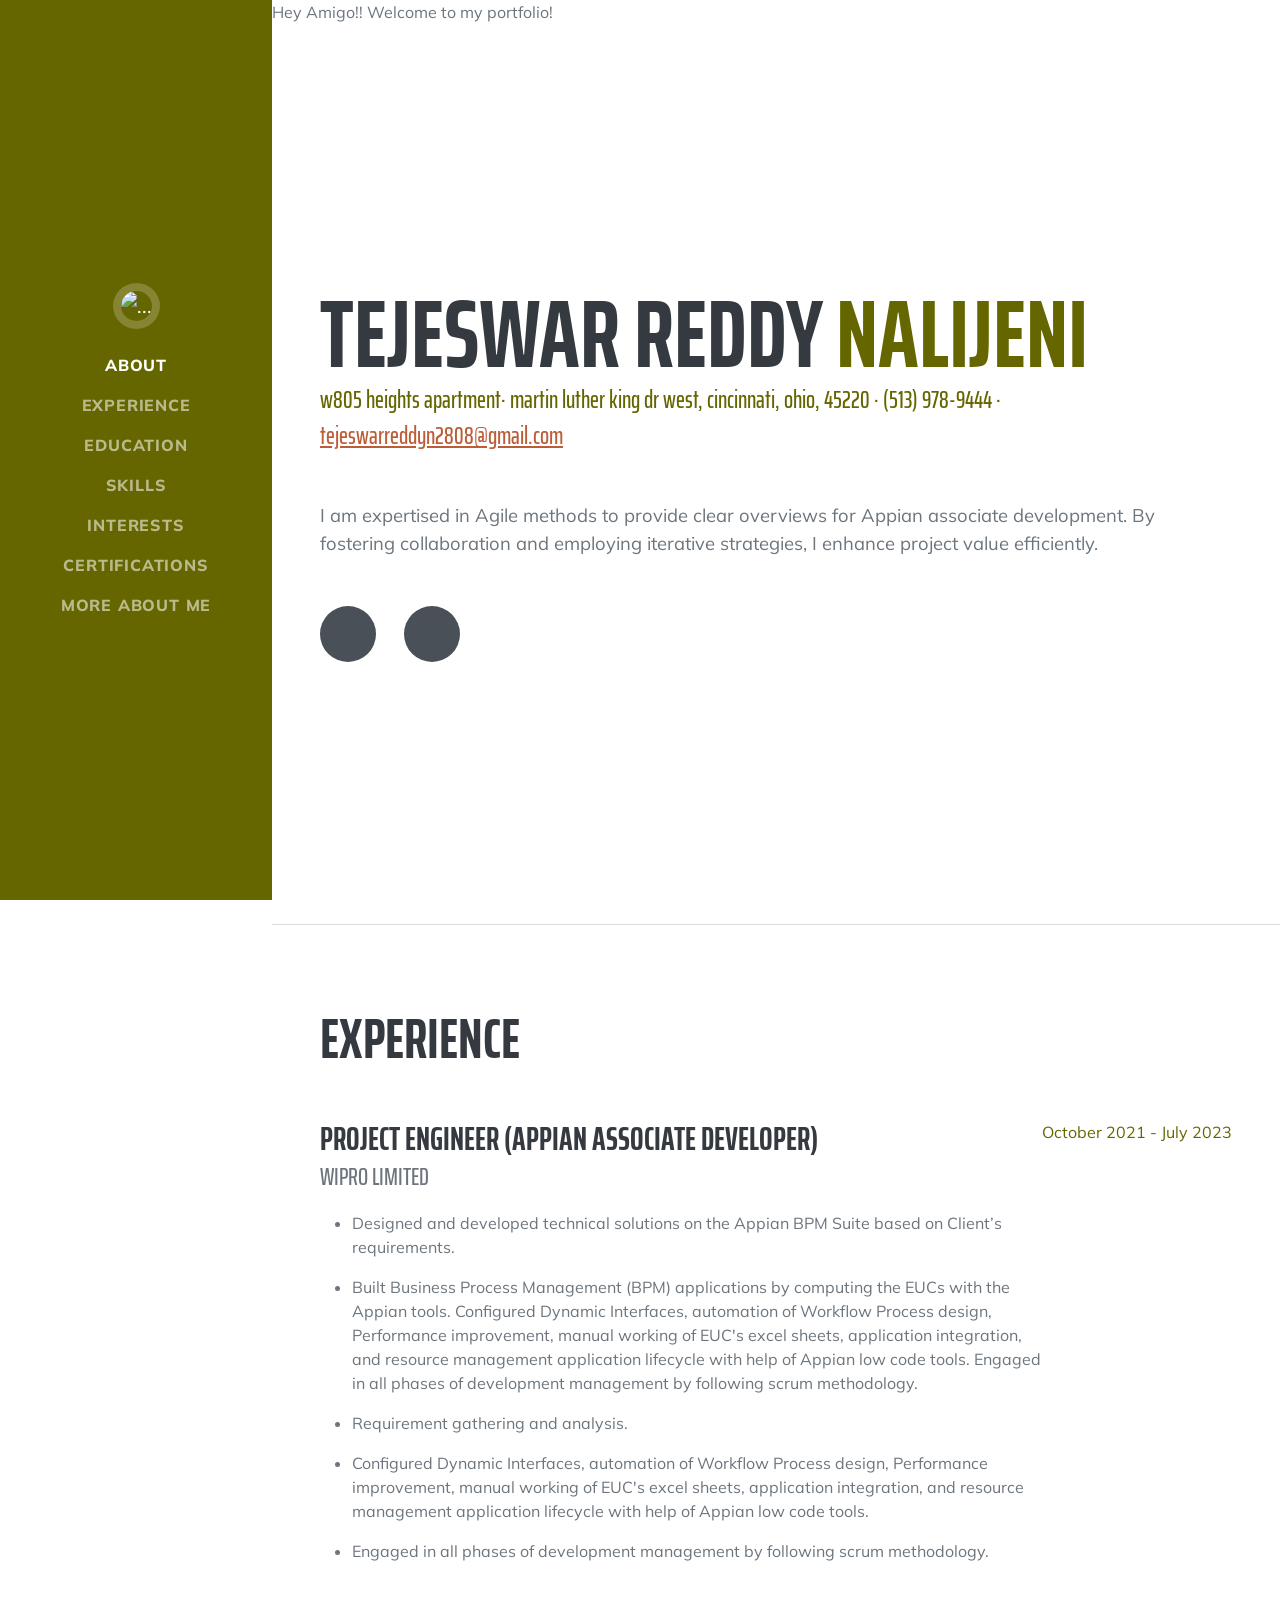
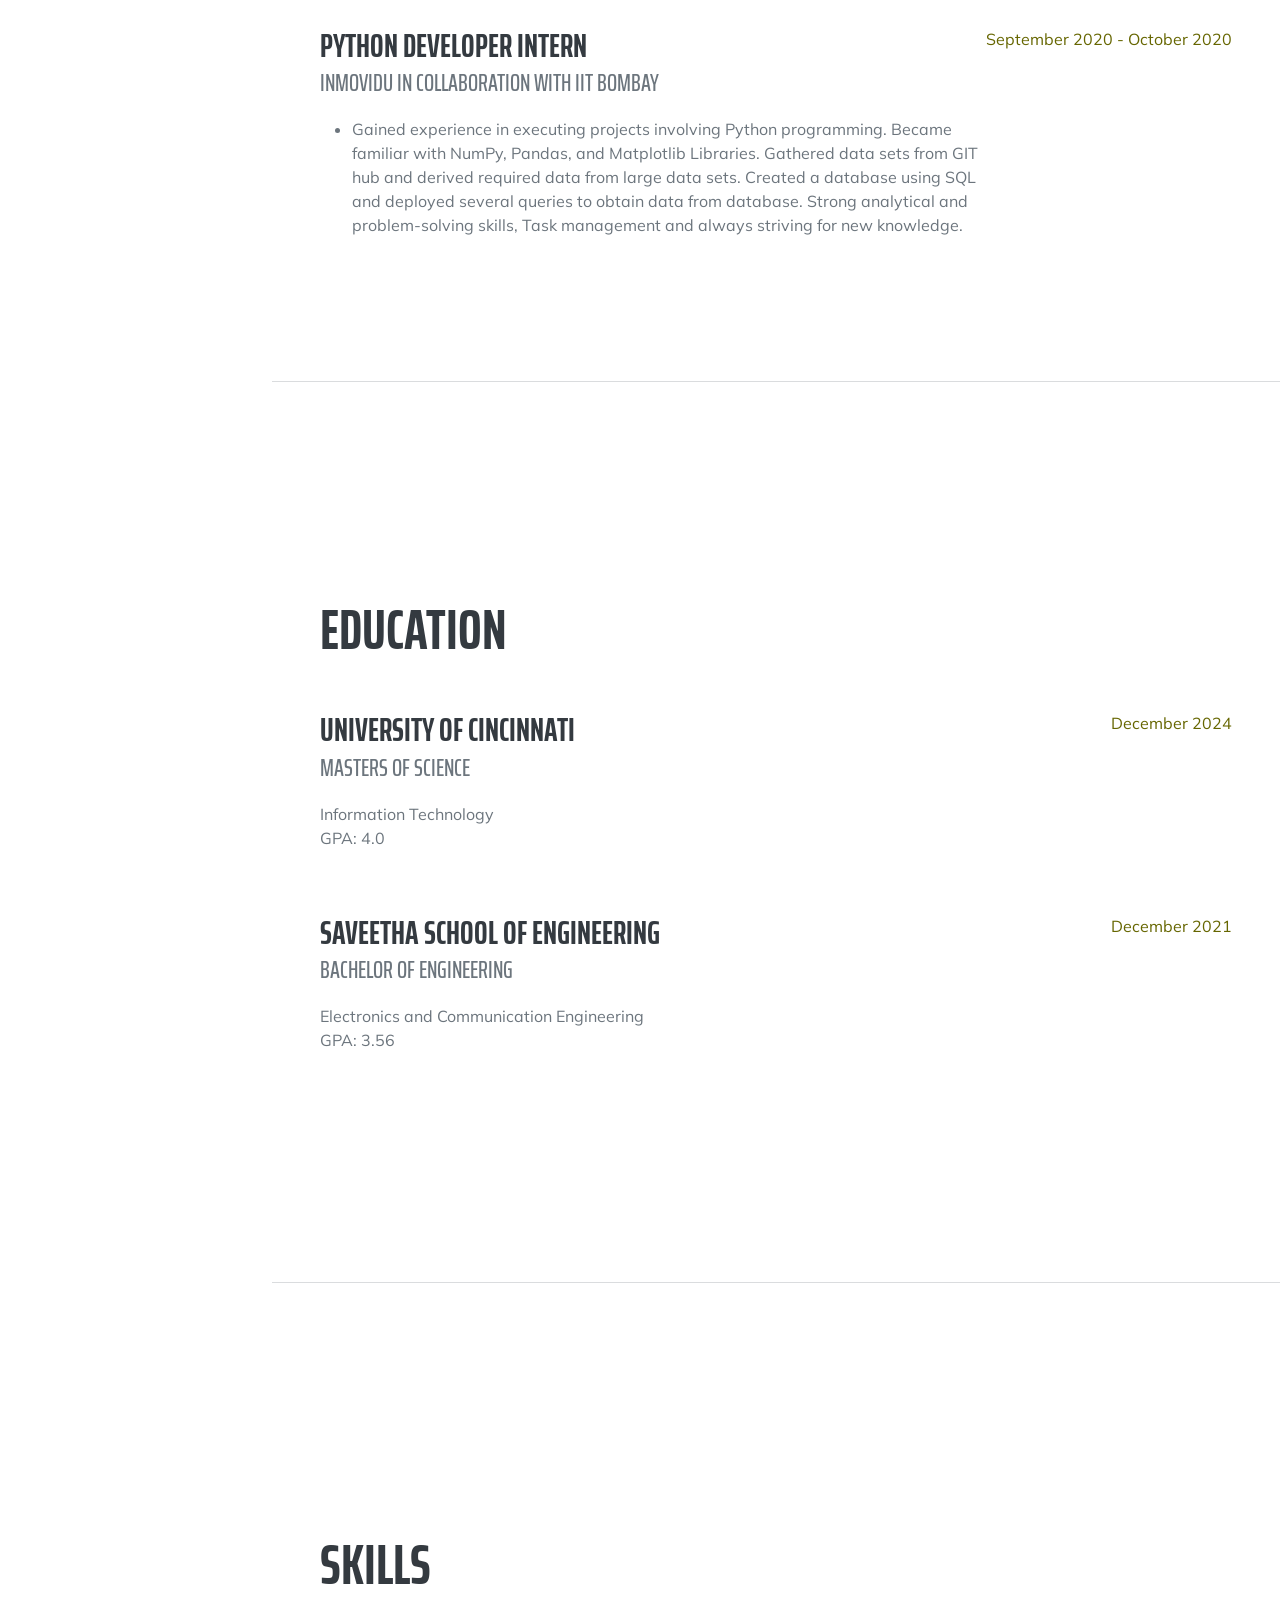
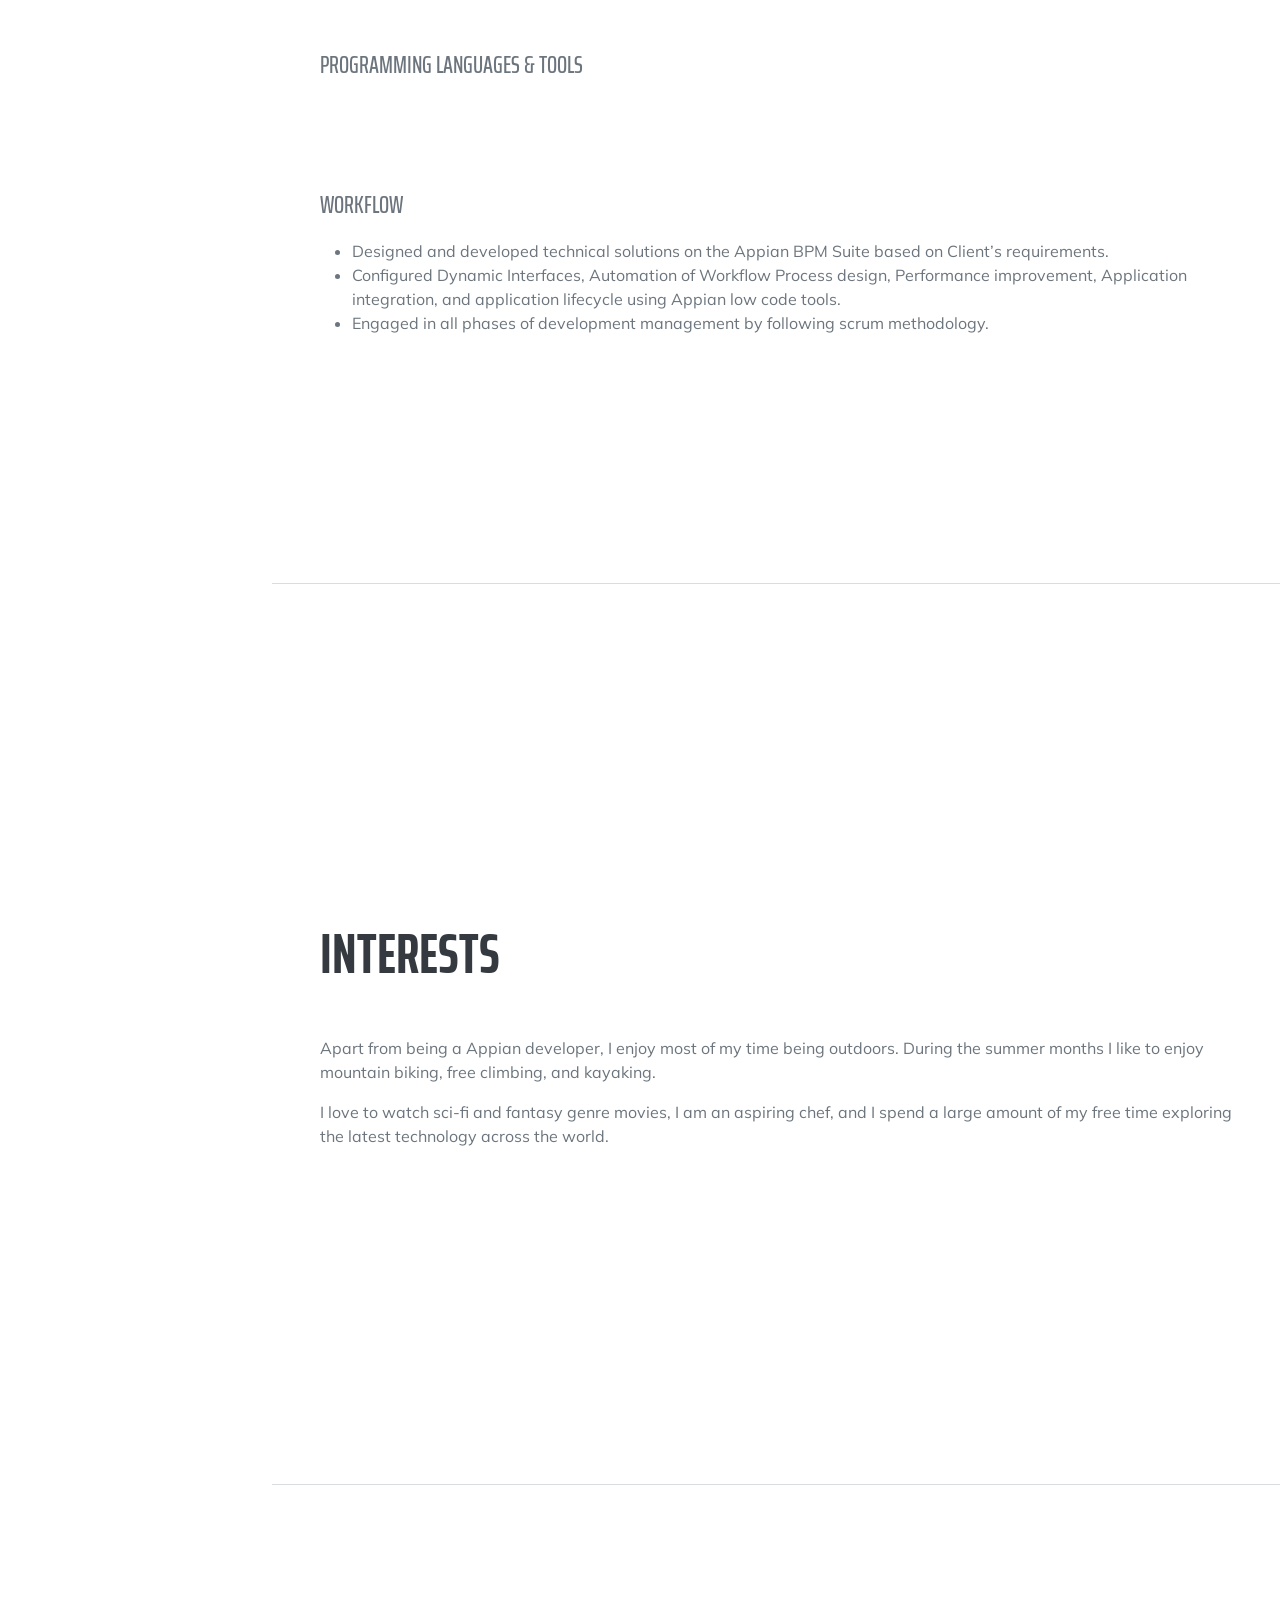
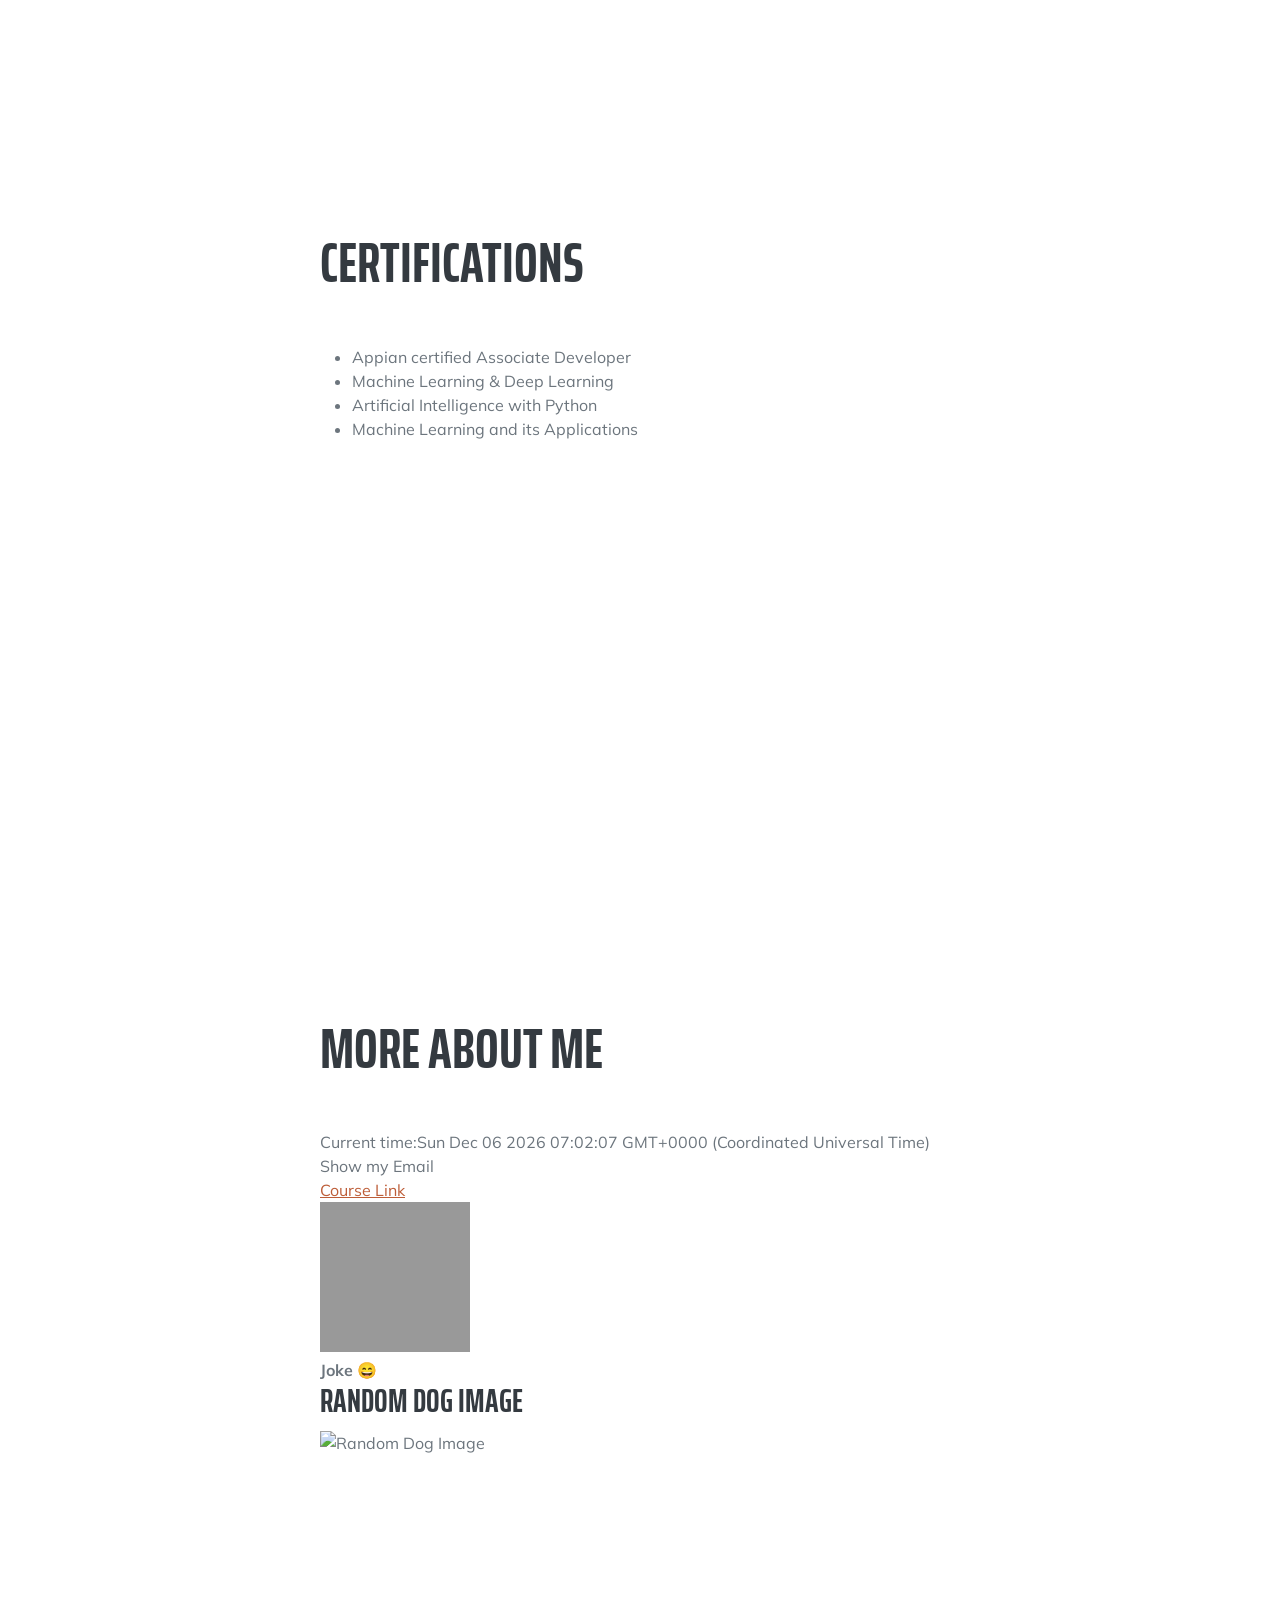
==== commit 6c3f1c19: "Update index.html" ====
--- a/index.html
+++ b/index.html
@@ -6,7 +6,7 @@
     <meta name="viewport" content="width=device-width, initial-scale=1, shrink-to-fit=no" />
     <meta name="description" content="" />
     <meta name="author" content="" />
-    <title>Resume - Tejeswar Reddy Nalijeni</title>
+    <title>Tejeswar Reddy Nalijeni</title>
     <link rel="icon" type="image/x-icon" href="assets/img/favicon.ico" />
     <!-- Font Awesome icons (free version)-->
     <script src="https://use.fontawesome.com/releases/v6.3.0/js/all.js" crossorigin="anonymous"></script>
@@ -45,7 +45,7 @@
         <a class="navbar-brand js-scroll-trigger" href="#page-top">
             <span class="d-block d-lg-none">Grahika Rampudi</span>
             <span class="d-none d-lg-block"><img class="img-fluid img-profile rounded-circle mx-auto mb-2"
-                    src="https://rampudga.github.io/headshot.jpg" alt="..." /></span>
+                    src="https://github.com/nalijety/nalijety.github.io/blob/main/Tejeswar.jpg" alt="..." /></span>
         </a>
         <button class="navbar-toggler" type="button" data-bs-toggle="collapse" data-bs-target="#navbarResponsive"
             aria-controls="navbarResponsive" aria-expanded="false" aria-label="Toggle navigation"><span
@@ -58,7 +58,7 @@
                 <li class="nav-item"><a class="nav-link js-scroll-trigger" href="#skills">Skills</a></li>
                 <li class="nav-item"><a class="nav-link js-scroll-trigger" href="#interests">Interests</a></li>
                 <li class="nav-item"><a class="nav-link js-scroll-trigger" href="#certifications">Certifications</a></li>
-                <li class="nav-item"><a class="nav-link js-scroll-trigger" href="#miscellaneous">Miscellaneous</a></li>
+                <li class="nav-item"><a class="nav-link js-scroll-trigger" href="#more about me">More About Me</a></li>
             </ul>
         </div>
     </nav>
@@ -68,20 +68,17 @@
         <section class="resume-section" id="about">
             <div class="resume-section-content">
                 <h1 class="mb-0">
-                    Grahika
-                    <span class="text-primary">Rampudi</span>
+                    Tejeswar Reddy
+                    <span class="text-primary">Nalijeni</span>
                 </h1>
                 <div class="subheading1 mb-5">
-                    Cincinnati, Ohio· (513) 208-8047 ·
-                    <a href="mailto:name@email.com">grahikarampudi300@gmail.com</a>
-
-                </div>
-                
-                
-                <p class="lead mb-5">Motivated and driven student seeking a challenging full-time opportunity in
-                    software field,
-                    where I can leverage my experience to contribute to the success of the team and continue to grow
-                    both personally and professionally</p>
+                    W805 Heights Apartment· Martin Luther King Dr West, Cincinnati, Ohio, 45220 · (513) 978-9444 ·
+                    <a href="mailto:name@email.com">Tejeswarreddyn2808@gmail.com</a>
+
+                </div>
+                
+                
+                <p class="lead mb-5">I am expertised in Agile methods to provide clear overviews for Appian associate development. By fostering collaboration and employing iterative strategies, I enhance project value efficiently.</p>
                 <div class="social-icons">
                     <a class="social-icon" href="https://www.linkedin.com/in/grahika-rampudi-a9ba971b2/"><i
                             class="fab fa-linkedin-in"></i></a>
@@ -99,62 +96,46 @@
                 <h2 class="mb-5">Experience</h2>
                 <div class="d-flex flex-column flex-md-row justify-content-between mb-5">
                     <div class="flex-grow-1">
-                        <h3 class="mb-0">Web Developer - System Engineer</h3>
-                        <div class="subheading mb-3">Tata Consultancy Services</div>
+                        <h3 class="mb-0">Project Engineer (Appian Associate Developer)</h3>
+                        <div class="subheading mb-3">Wipro Limited</div>
                         <ul>
                             <li>
-                                <p>Significantly contributed to resolving a production issue using JAVA and Spring MVC
-                                    Framework. Analyzed the code, identified the problem, and implemented corrective
-                                    measures to restore functionality.</p>
-                            </li>
-                            <li>
-                                <p>Managed the generation of critical WAR files, pivotal for seamless production
-                                    application deployment.</p>
-                            </li>
-                            <li>
-                                <p>Proficiently harnessed the power of JIRA to systematically monitor and address
-                                    production issues, prioritizing tasks based on SLA guidelines</p>
-                            </li>
-                            <li>
-                                <p>Demonstrated effective problem-solving by dedicating focused efforts to promptly
-                                    address and resolve production issues, ensuring uninterrupted operations.</p>
-                            </li>
-                            <li>
-                                <p>Utilized strategic thinking to prioritize and manage production issues within the
-                                    constraints of SLA parameters, ensuring a well-functioning production environment
+                                <p>Designed and developed technical solutions on the Appian BPM Suite based on Client’s requirements.</p>
+                            </li>
+                            <li>
+                                <p>Built Business Process Management (BPM) applications by computing the EUCs with the Appian tools. Configured Dynamic Interfaces, automation of Workflow Process design, Performance improvement, manual working of EUC's excel sheets, application integration, and resource management application lifecycle with help of  Appian low code tools. Engaged in all phases of development management by following scrum methodology.
                                 </p>
                             </li>
-
+                            <li>
+                                <p>Requirement gathering and analysis.</p>
+                            </li>
+                            <li>
+                                <p>Configured Dynamic Interfaces, automation of Workflow Process design, Performance improvement, manual working of EUC's excel sheets, application integration, and resource management application lifecycle with help of  Appian low code tools.
+                                </p>
+                            </li>
+                            <li>
+                                <p>Engaged in all phases of development management by following scrum methodology.</p>
+                            </li>
                         </ul>
                     </div>
-                    <div class="flex-shrink-0"><span class="text-primary">April 2022 - July 2023</span></div>
+                    <div class="flex-shrink-0"><span class="text-primary">October 2021 - July 2023</span></div>
                 </div>
                 <div class="d-flex flex-column flex-md-row justify-content-between mb-5">
                     <div class="flex-grow-1">
-                        <h3 class="mb-0">Web Developer- Assistant System Engineer</h3>
-                        <div class="subheading mb-3">Tata Consultancy Services</div>
+                        <h3 class="mb-0">Python Developer Intern</h3>
+                        <div class="subheading mb-3">Inmovidu in collaboration with IIT Bombay</div>
                         <ul>
                             <li>
-                                <p>Assigned the role of backend developer with responsibilities including code
-                                    migration, API creation, updating data. Proficiently utilized Postgres SQL for
-                                    database management, ensuring optimized data storage and retrieval mechanisms. Built
-                                    Java applications using Maven and deployed JAVA/J2EE applications through
-                                    Application.</p>
-                            </li>
-                            <li>
-                                <p>Developed code using RESTful APIs for different modules. Collaborated with
-                                    cross-functional teams to integrate backend systems with frontend interfaces through
-                                    Spring boot, ensuring smooth user experiences.</p>
-                            </li>
-                            <li>
-                                <p>Actively participated in sprint planning, daily stand-ups, and retrospective meetings
-                                    to prioritize tasks, resolve blockers, and continuously improve team productivity
-                                    and collaboration.</p>
-                            </li>
-
+                                <p>Gained experience in executing projects involving Python programming.
+                                    Became familiar with NumPy, Pandas, and Matplotlib Libraries.
+                                    Gathered data sets from GIT hub and derived required data from large data sets. 
+                                    Created a database using SQL and deployed several queries to obtain data from database. 
+                                    Strong analytical and problem-solving skills, Task management and always striving for new knowledge.
+                                </p>
+                            </li>
                         </ul>
                     </div>
-                    <div class="flex-shrink-0"><span class="text-primary">July 2021 - April 2022</span></div>
+                    <div class="flex-shrink-0"><span class="text-primary">September 2020 - October 2020</span></div>
                 </div>
             </div>
         </section>
@@ -168,18 +149,18 @@
                         <h3 class="mb-0">University of Cincinnati</h3>
                         <div class="subheading mb-3">Masters of Science</div>
                         <div>Information Technology</div>
-                        <p>GPA: 3.80</p>
+                        <p>GPA: 4.0</p>
                     </div>
                     <div class="flex-shrink-0"><span class="text-primary">December 2024</span></div>
                 </div>
                 <div class="d-flex flex-column flex-md-row justify-content-between">
                     <div class="flex-grow-1">
-                        <h3 class="mb-0">Kakatiya University</h3>
-                        <div class="subheading mb-3">Bachelor Technology of Engineer</div>
-                        <div>Computer Science</div>
-                        <p>GPA: 3.33</p>
+                        <h3 class="mb-0">Saveetha School of Engineering</h3>
+                        <div class="subheading mb-3">Bachelor of Engineering</div>
+                        <div>Electronics and Communication Engineering</div>
+                        <p>GPA: 3.56</p>
                     </div>
-                    <div class="flex-shrink-0"><span class="text-primary">July 2021</span></div>
+                    <div class="flex-shrink-0"><span class="text-primary">December 2021</span></div>
                 </div>
             </div>
         </section>
@@ -190,31 +171,23 @@
                 <h2 class="mb-5">Skills</h2>
                 <div class="subheading mb-3">Programming Languages & Tools</div>
                 <ul class="list-inline dev-icons">
-                    <li class="list-inline-item"><i class="fab fa-html5"></i></li>
-                    <li class="list-inline-item"><i class="fab fa-css3-alt"></i></li>
-                    <li class="list-inline-item"><i class="fab fa-js-square"></i></li>
-                    <li class="list-inline-item"><i class="fab fa-java"></i></li>
-                    <li class="list-inline-item"><i class="fa fa-database"></i></li>
-
-
+                    <li class="list-inline-item"><i class="fab fa-python"></i></li>
+                    <li class="list-inline-item"><i class="fab fa-aws"></i></li>
+                    <li class="list-inline-item"><i class="fas fa-database"></i></li>
                 </ul>
                 <div class="subheading mb-3">Workflow</div>
                 <ul class="fa-ul mb-0">
                     <li>
                         <span class="fa-li"><i class="fas fa-check"></i></span>
-                        Building REST Apis in STS
+                        Designed and developed technical solutions on the Appian BPM Suite based on Client’s requirements.
                     </li>
                     <li>
                         <span class="fa-li"><i class="fas fa-check"></i></span>
-                        Unit Testing & Debugging
+                        Configured Dynamic Interfaces, Automation of Workflow Process design, Performance improvement, Application integration, and application lifecycle using Appian low code tools.
                     </li>
                     <li>
                         <span class="fa-li"><i class="fas fa-check"></i></span>
-                        Cross Functional Teams
-                    </li>
-                    <li>
-                        <span class="fa-li"><i class="fas fa-check"></i></span>
-                        JIRA
+                        Engaged in all phases of development management by following scrum methodology.
                     </li>
                 </ul>
             </div>
@@ -224,10 +197,8 @@
         <section class="resume-section" id="interests">
             <div class="resume-section-content">
                 <h2 class="mb-5">Interests</h2>
-                <p>Apart from being a web developer, I enjoy most of my time being outdoors. In my leisure time I used
-                    to draw pencil arts.</p>
-                <p class="mb-0">I follow a number of sci-fi and fantasy genre movies and television shows, I am an
-                    aspiring chef.</p>
+                <p>Apart from being a Appian developer, I enjoy most of my time being outdoors. During the summer months I like to enjoy mountain biking, free climbing, and kayaking.</p>
+                <p class="mb-0">I love to watch sci-fi and fantasy genre movies, I am an aspiring chef, and I spend a large amount of my free time exploring the latest technology across the world.</p>
             </div>
         </section>
         <hr class="m-0" />
@@ -238,20 +209,28 @@
                 <ul class="fa-ul mb-0">
                     <li>
                         <span class="fa-li"><i class="fas fa-trophy text-warning"></i></span>
-                        Microsoft Azure Fundamental AZ-900
+                        Appian certified Associate Developer    
                     </li>
                     <li>
                         <span class="fa-li"><i class="fas fa-trophy text-warning"></i></span>
-                        Programming Essentials in Python, PCAP
+                        Machine Learning & Deep Learning
+                    </li>
+                    <li>
+                        <span class="fa-li"><i class="fas fa-trophy text-warning"></i></span>
+                        Artificial Intelligence with Python
+                    </li>
+                    <li>
+                        <span class="fa-li"><i class="fas fa-trophy text-warning"></i></span>
+                        Machine Learning and its Applications 
                     </li>
 
                 </ul>
             </div>
         </section>
-        <!--miscellaneous-->
-        <section class="resume-section" id="miscellaneous">
-            <div class="resume-section-content">
-                <h2 class="mb-5">Miscellaneous</h2>
+        <!--More About Me-->
+        <section class="resume-section" id="more about me">
+            <div class="resume-section-content">
+                <h2 class="mb-5">More About Me</h2>
                 <div id="digit-clock"></div>
                 <script>
                     function displayTime() {
@@ -278,7 +257,6 @@
                 <!--  <script src="https://waph-uc.github.io/clock.js"></script> -->
                 <div>
                     <canvas id="analog-clock" width="150" height="150" style="background-color:#999"></canvas>
-
                 </div>
                 <b>Joke &#x1F604;</b>
                 <div id="joke"></div>
@@ -371,9 +349,9 @@
             const lastVisit = getCookie("lastVisit");
             const greetingElement = document.getElementById("greetingCookie");
             if (lastVisit) {
-                greetingElement.innerHTML = "Welcome back! Your last visit was on " + lastVisit + ".";
+                greetingElement.innerHTML = "Hey Amigo!! Welcome back again! Your last visit was on " + lastVisit + ".";
             } else {
-                greetingElement.innerHTML = "Welcome to my portfolio!";
+                greetingElement.innerHTML = "Hey Amigo!! Welcome to my portfolio!";
             }
             const now = new Date();
             setCookie("lastVisit", now.toLocaleString(), 365);
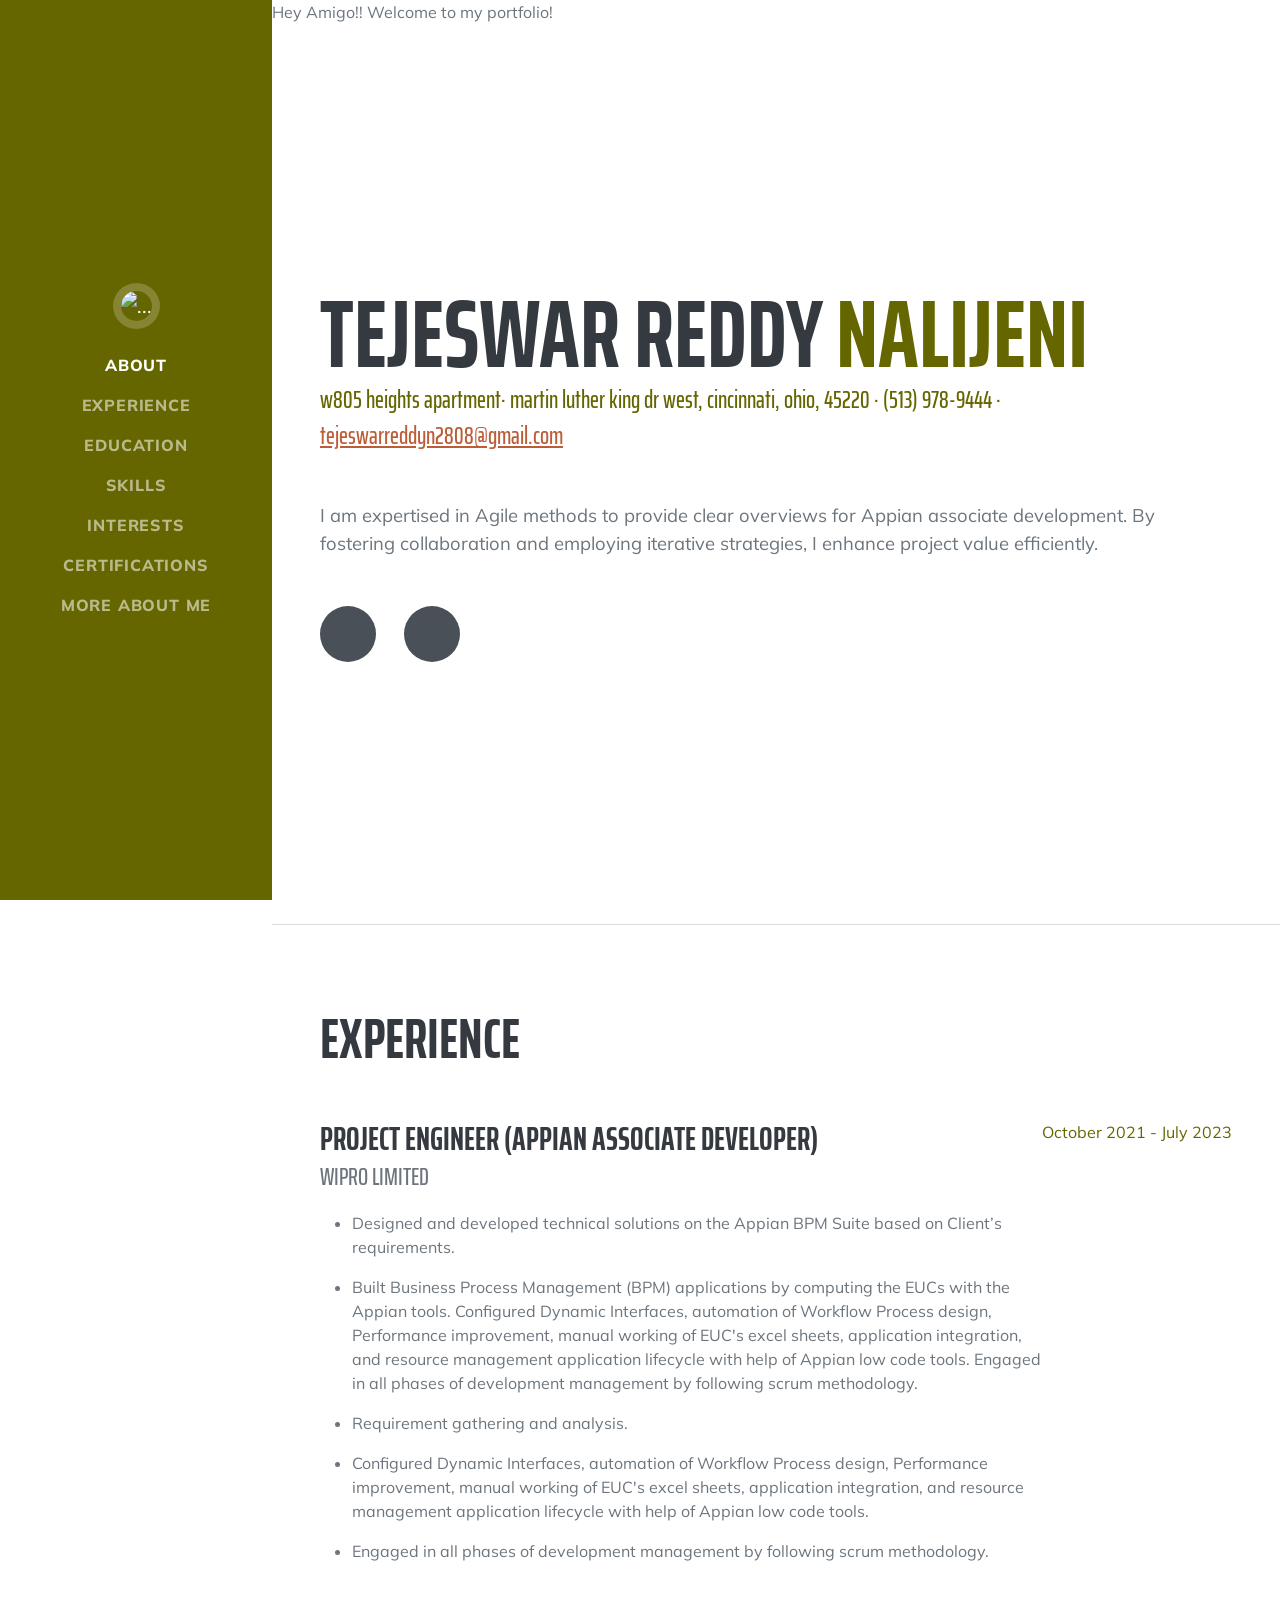
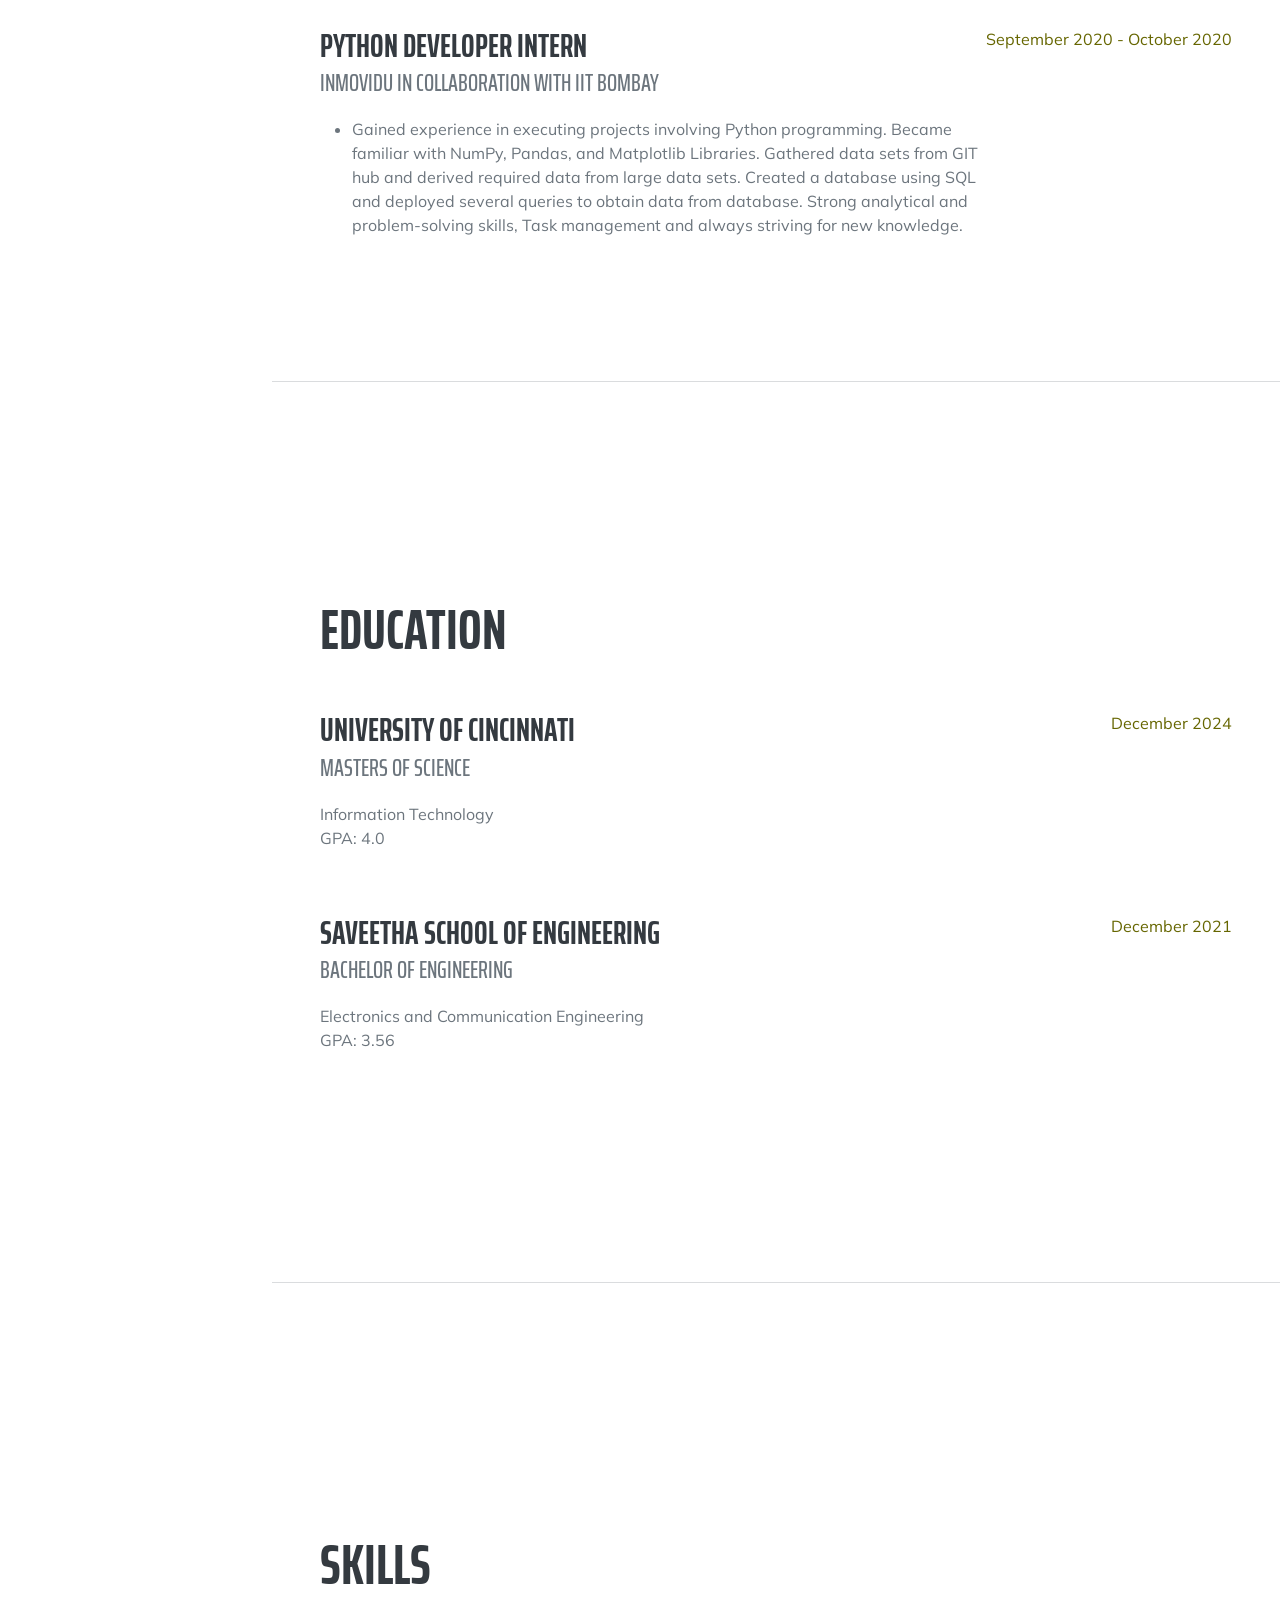
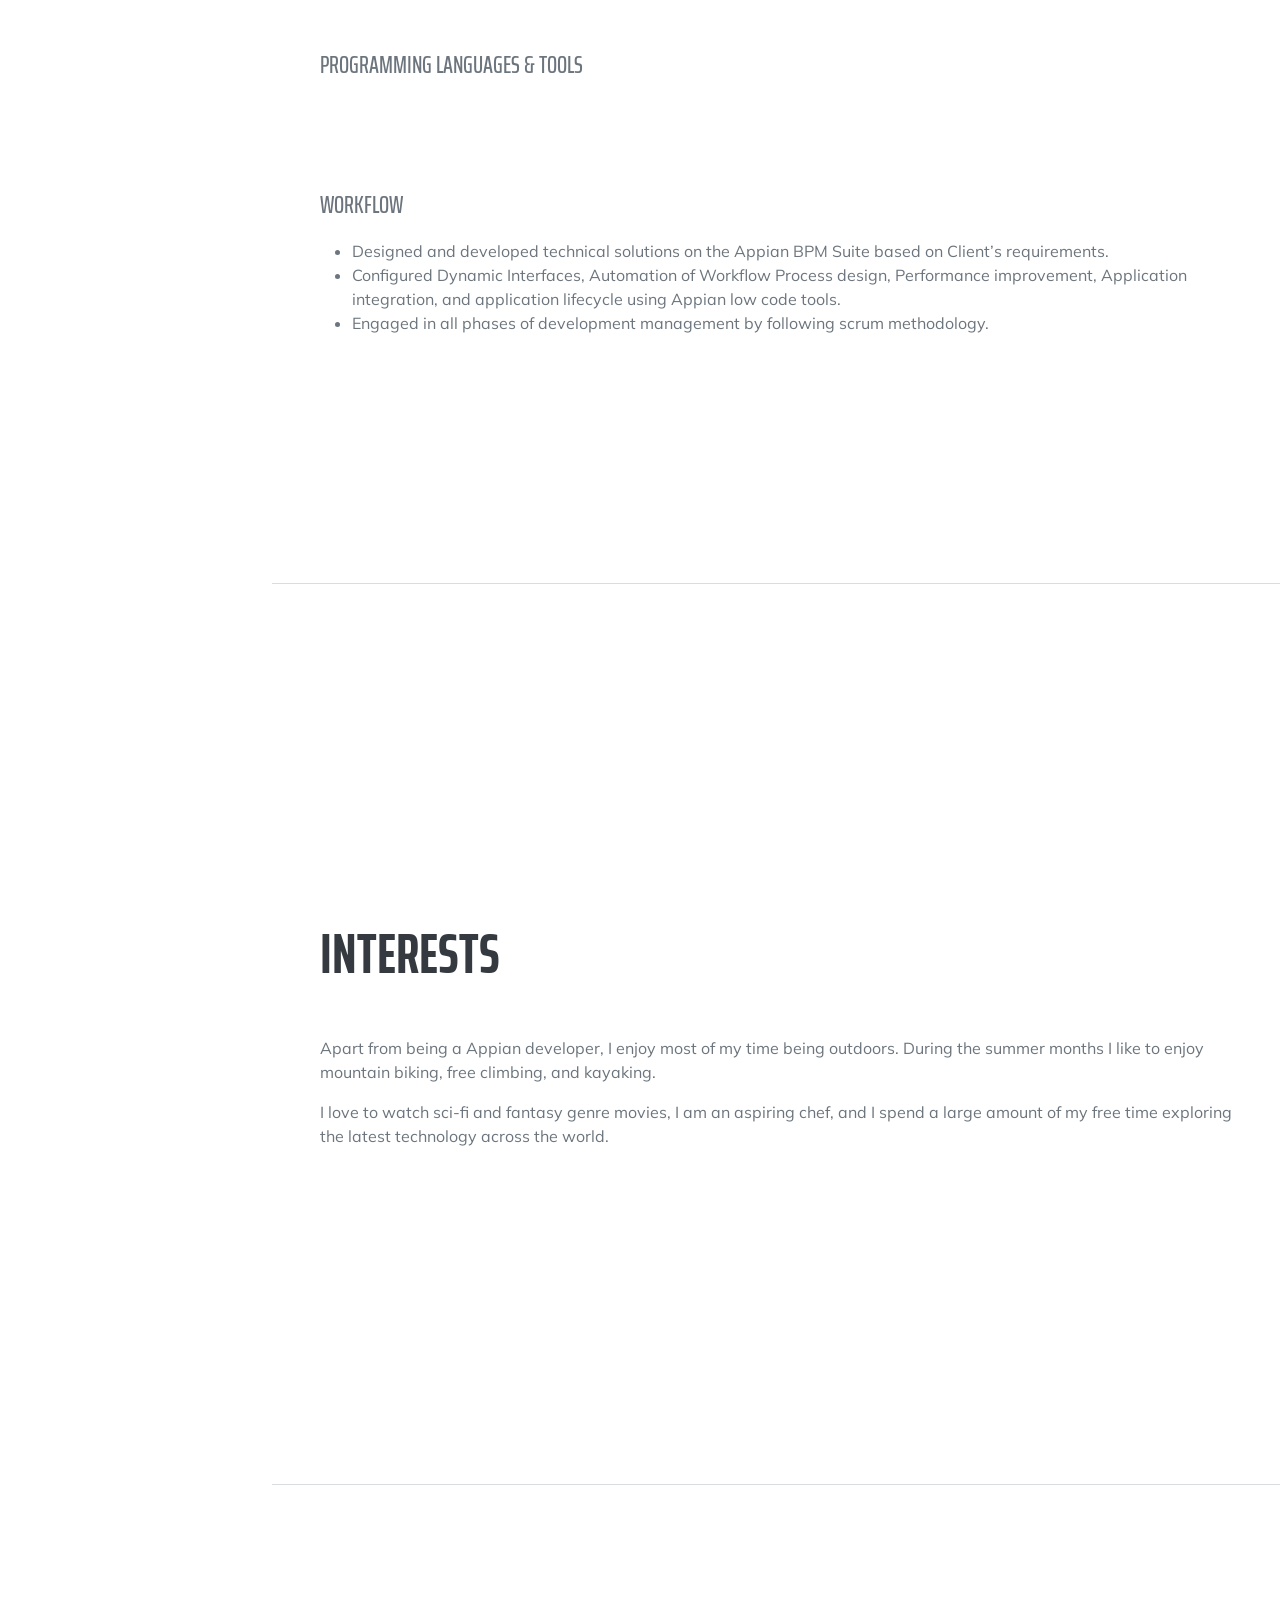
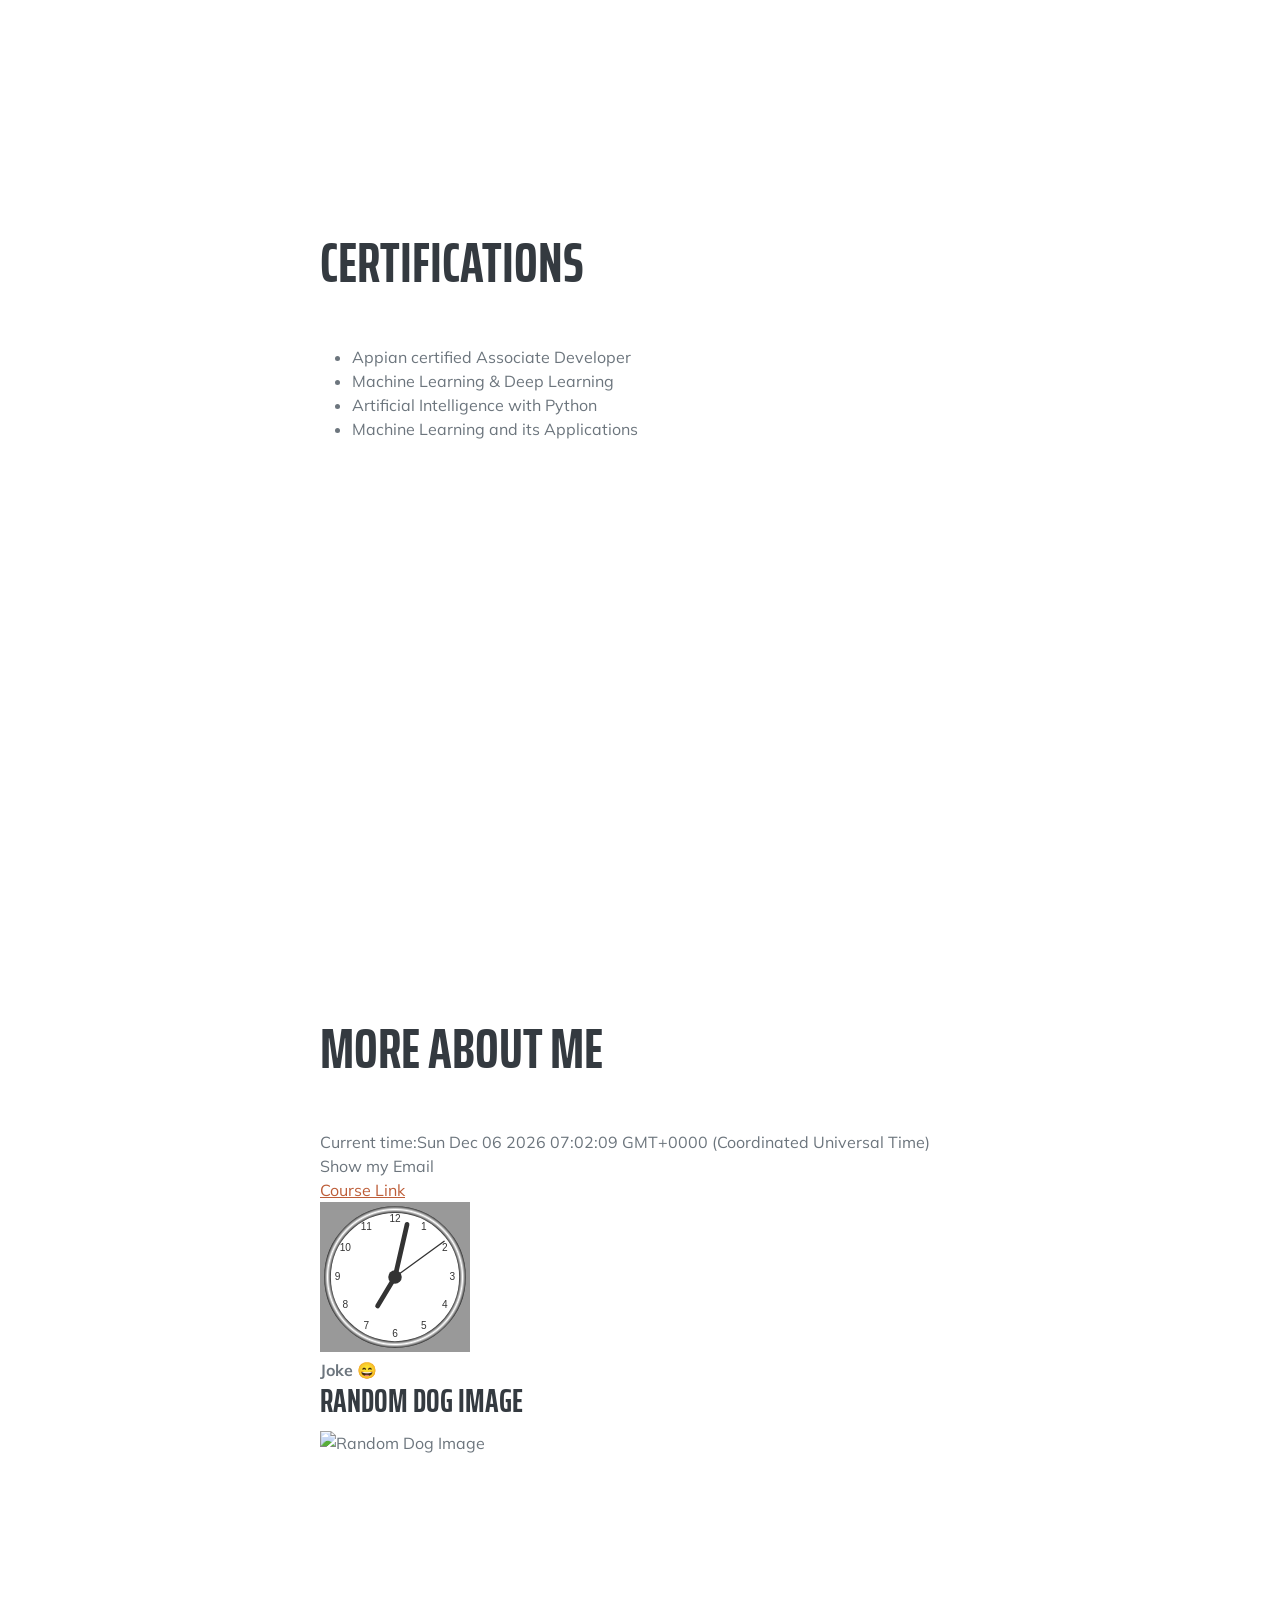
==== commit 9a1de04a: "Update index.html" ====
--- a/index.html
+++ b/index.html
@@ -31,11 +31,6 @@
 
 <body id="page-top">
     <!-- Navigation-->
-<!--     <script>
-        window.onload = function() {
-            alert("Welcome to my page");
-        };
-    </script> -->
     <div id="greeting-root"></div>
 		<script src="wishes.js"></script>
     <div id="greetingCookie">Hello</div>
@@ -43,7 +38,7 @@
     <script src="react.js"></script> -->
     <nav class="navbar navbar-expand-lg navbar-dark bg-primary fixed-top" id="sideNav">
         <a class="navbar-brand js-scroll-trigger" href="#page-top">
-            <span class="d-block d-lg-none">Grahika Rampudi</span>
+            <span class="d-block d-lg-none">Tejeswar Reddy Nalijeni</span>
             <span class="d-none d-lg-block"><img class="img-fluid img-profile rounded-circle mx-auto mb-2"
                     src="https://github.com/nalijety/nalijety.github.io/blob/main/Tejeswar.jpg" alt="..." /></span>
         </a>
@@ -80,9 +75,9 @@
                 
                 <p class="lead mb-5">I am expertised in Agile methods to provide clear overviews for Appian associate development. By fostering collaboration and employing iterative strategies, I enhance project value efficiently.</p>
                 <div class="social-icons">
-                    <a class="social-icon" href="https://www.linkedin.com/in/grahika-rampudi-a9ba971b2/"><i
+                    <a class="social-icon" href="https://www.linkedin.com/in/tejeswar-nalijeni/"><i
                             class="fab fa-linkedin-in"></i></a>
-                    <a class="social-icon" href="https://github.com/rampudga"><i class="fab fa-github"></i></a>
+                    <a class="social-icon" href="https://github.com/nalijety/"><i class="fab fa-github"></i></a>
 
                 </div>
 
@@ -319,7 +314,7 @@
     <script src="https://cdn.jsdelivr.net/npm/bootstrap@5.2.3/dist/js/bootstrap.bundle.min.js"></script>
     <!-- Core theme JS-->
     <script src="scripts.js"></script>
-    <script src="functionalities.js"></script>
+    <script src="functions.js"></script>
   <!--  <script src="https://cdn.jsdelivr.net/npm/chart.js"></script>-->
     <script>
      function setCookie(name, value, expiryDays) {
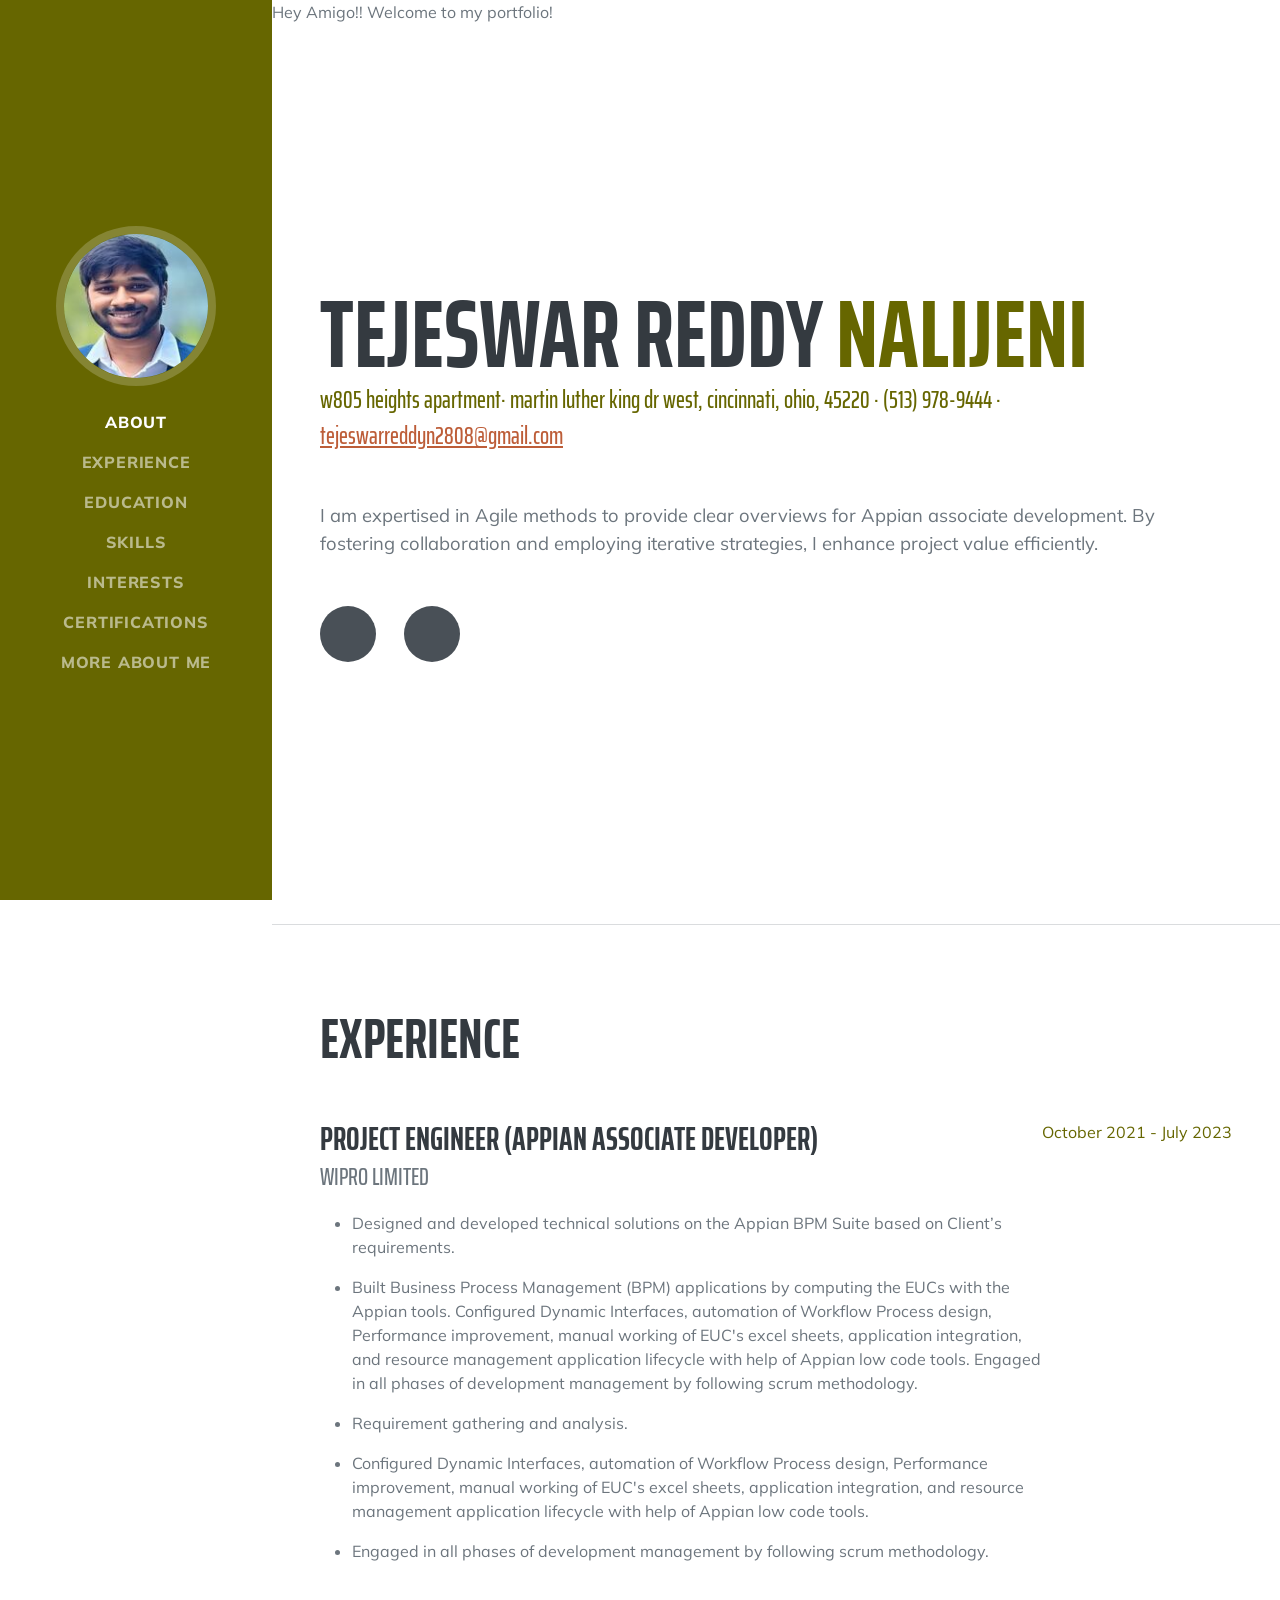
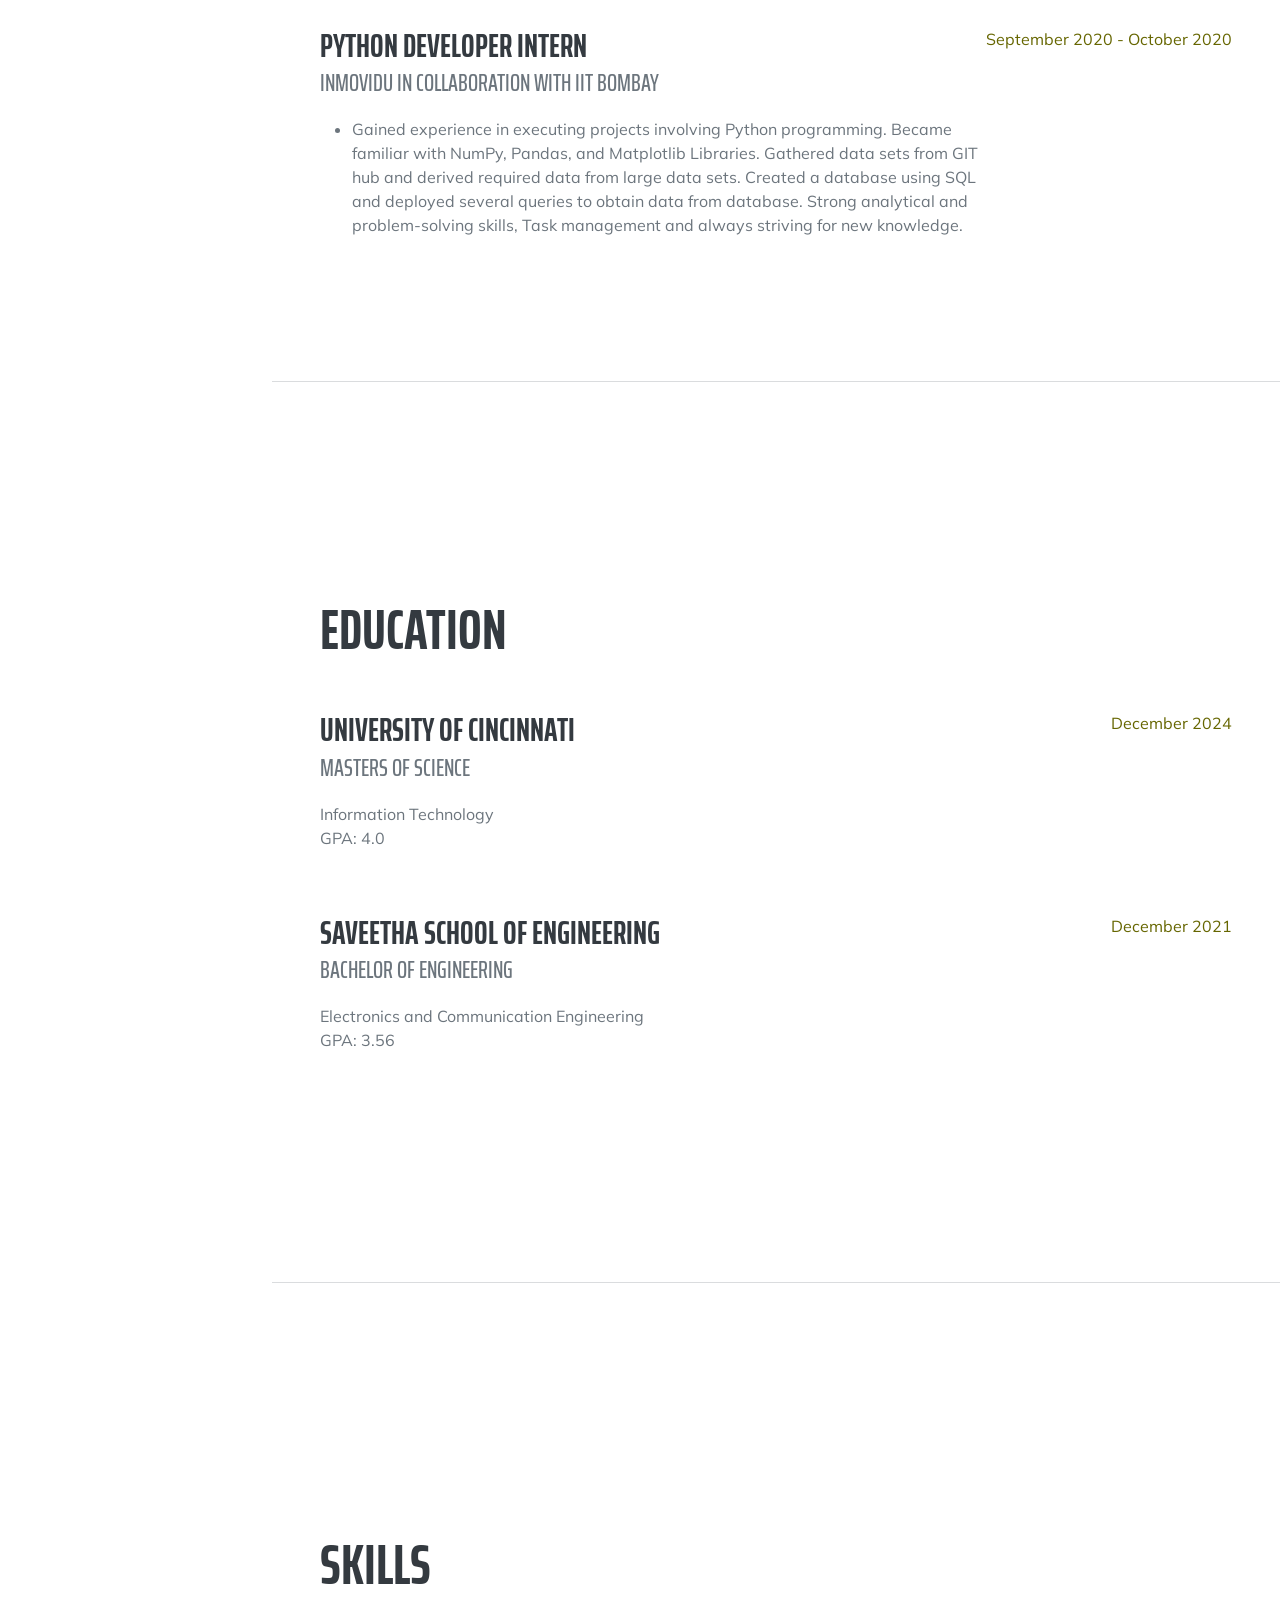
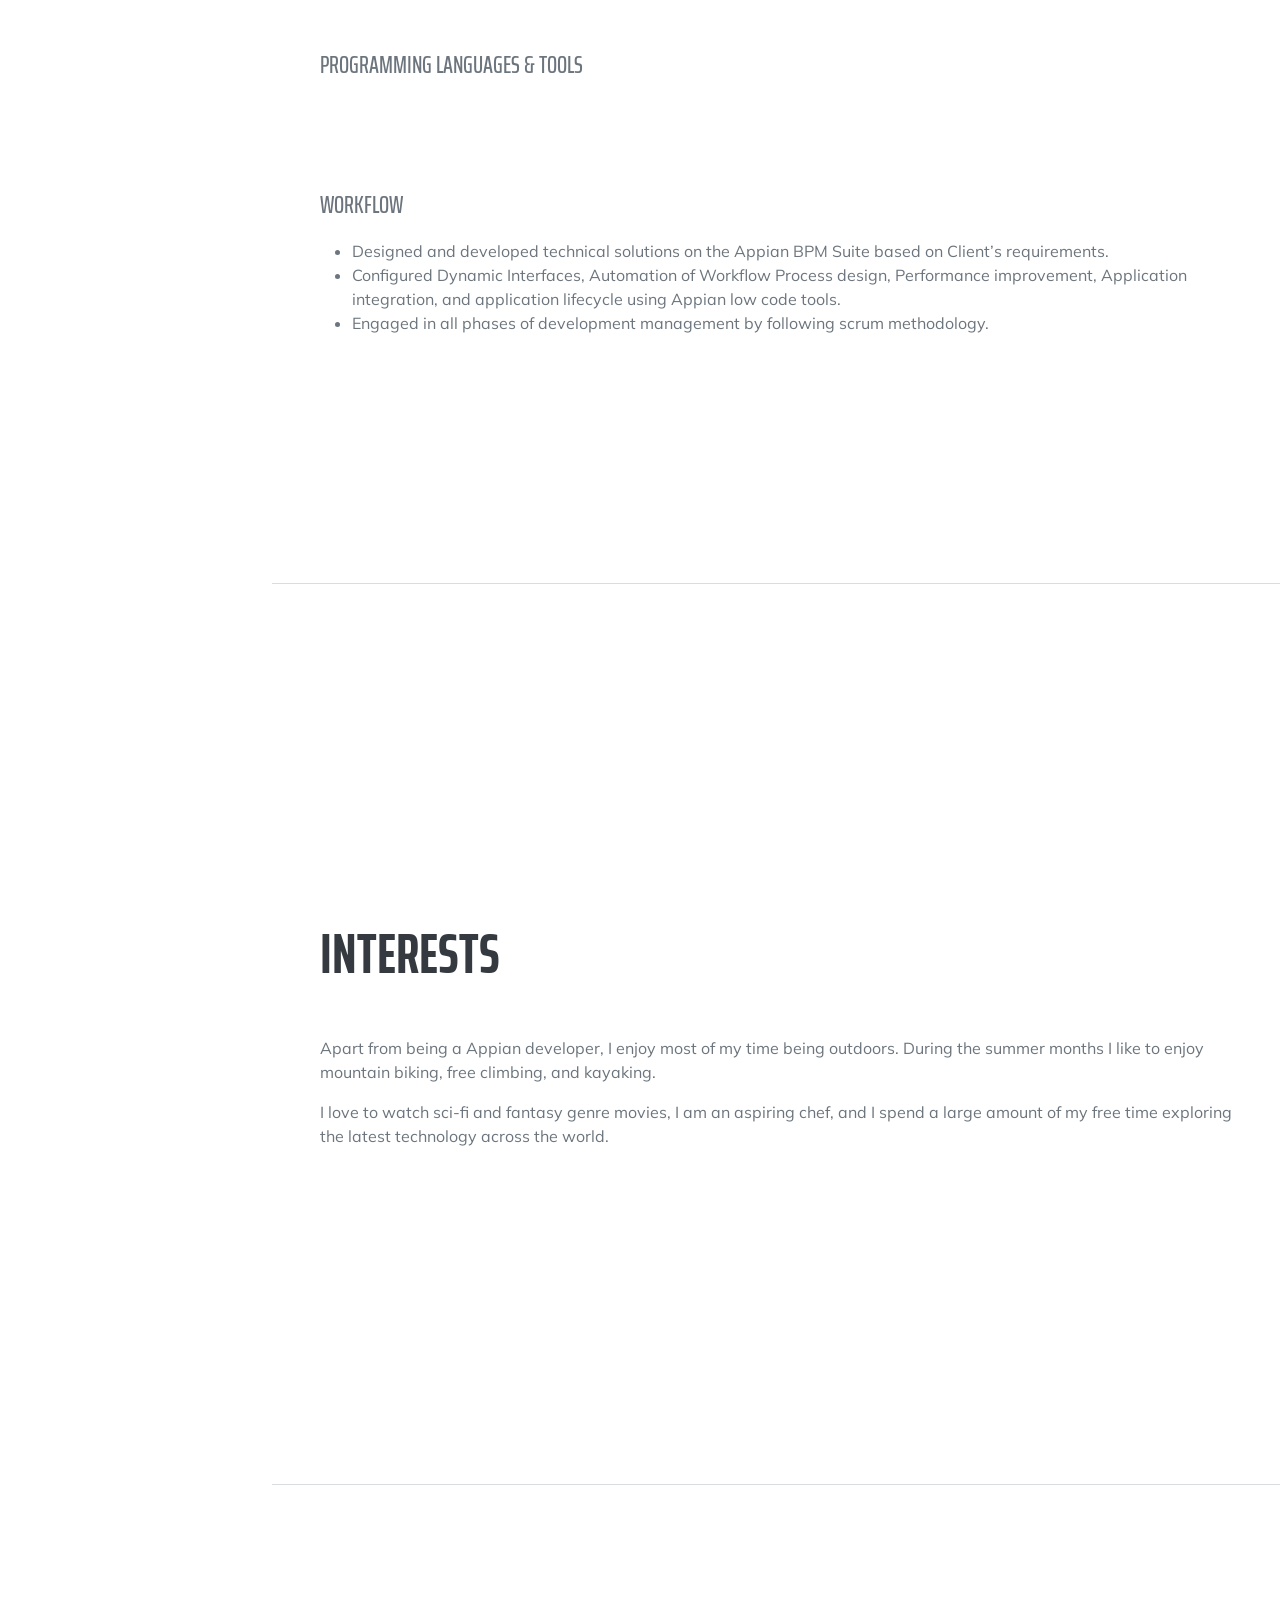
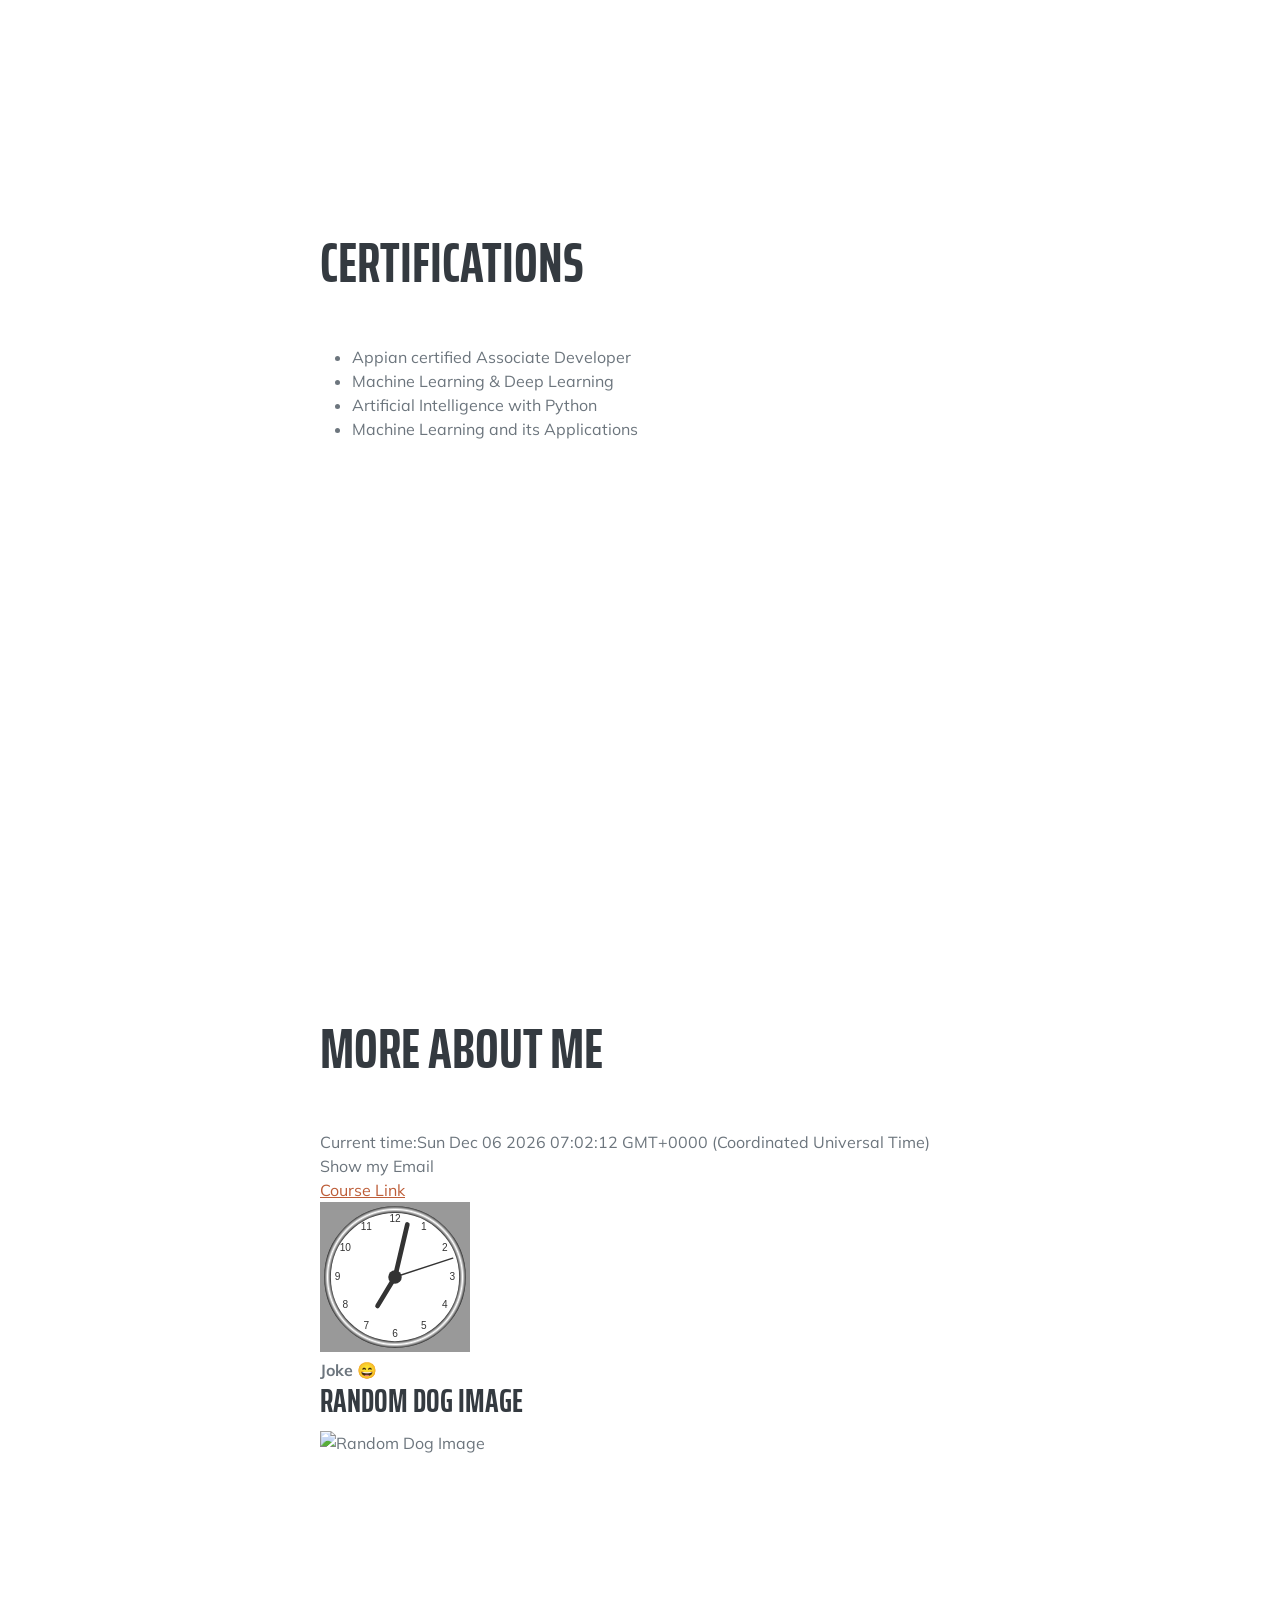
==== commit 06df8deb: "Update index.html" ====
--- a/index.html
+++ b/index.html
@@ -40,7 +40,7 @@
         <a class="navbar-brand js-scroll-trigger" href="#page-top">
             <span class="d-block d-lg-none">Tejeswar Reddy Nalijeni</span>
             <span class="d-none d-lg-block"><img class="img-fluid img-profile rounded-circle mx-auto mb-2"
-                    src="https://github.com/nalijety/nalijety.github.io/blob/main/Tejeswar.jpg" alt="..." /></span>
+                    src="Tejeswar.jpg" alt="..." /></span>
         </a>
         <button class="navbar-toggler" type="button" data-bs-toggle="collapse" data-bs-target="#navbarResponsive"
             aria-controls="navbarResponsive" aria-expanded="false" aria-label="Toggle navigation"><span
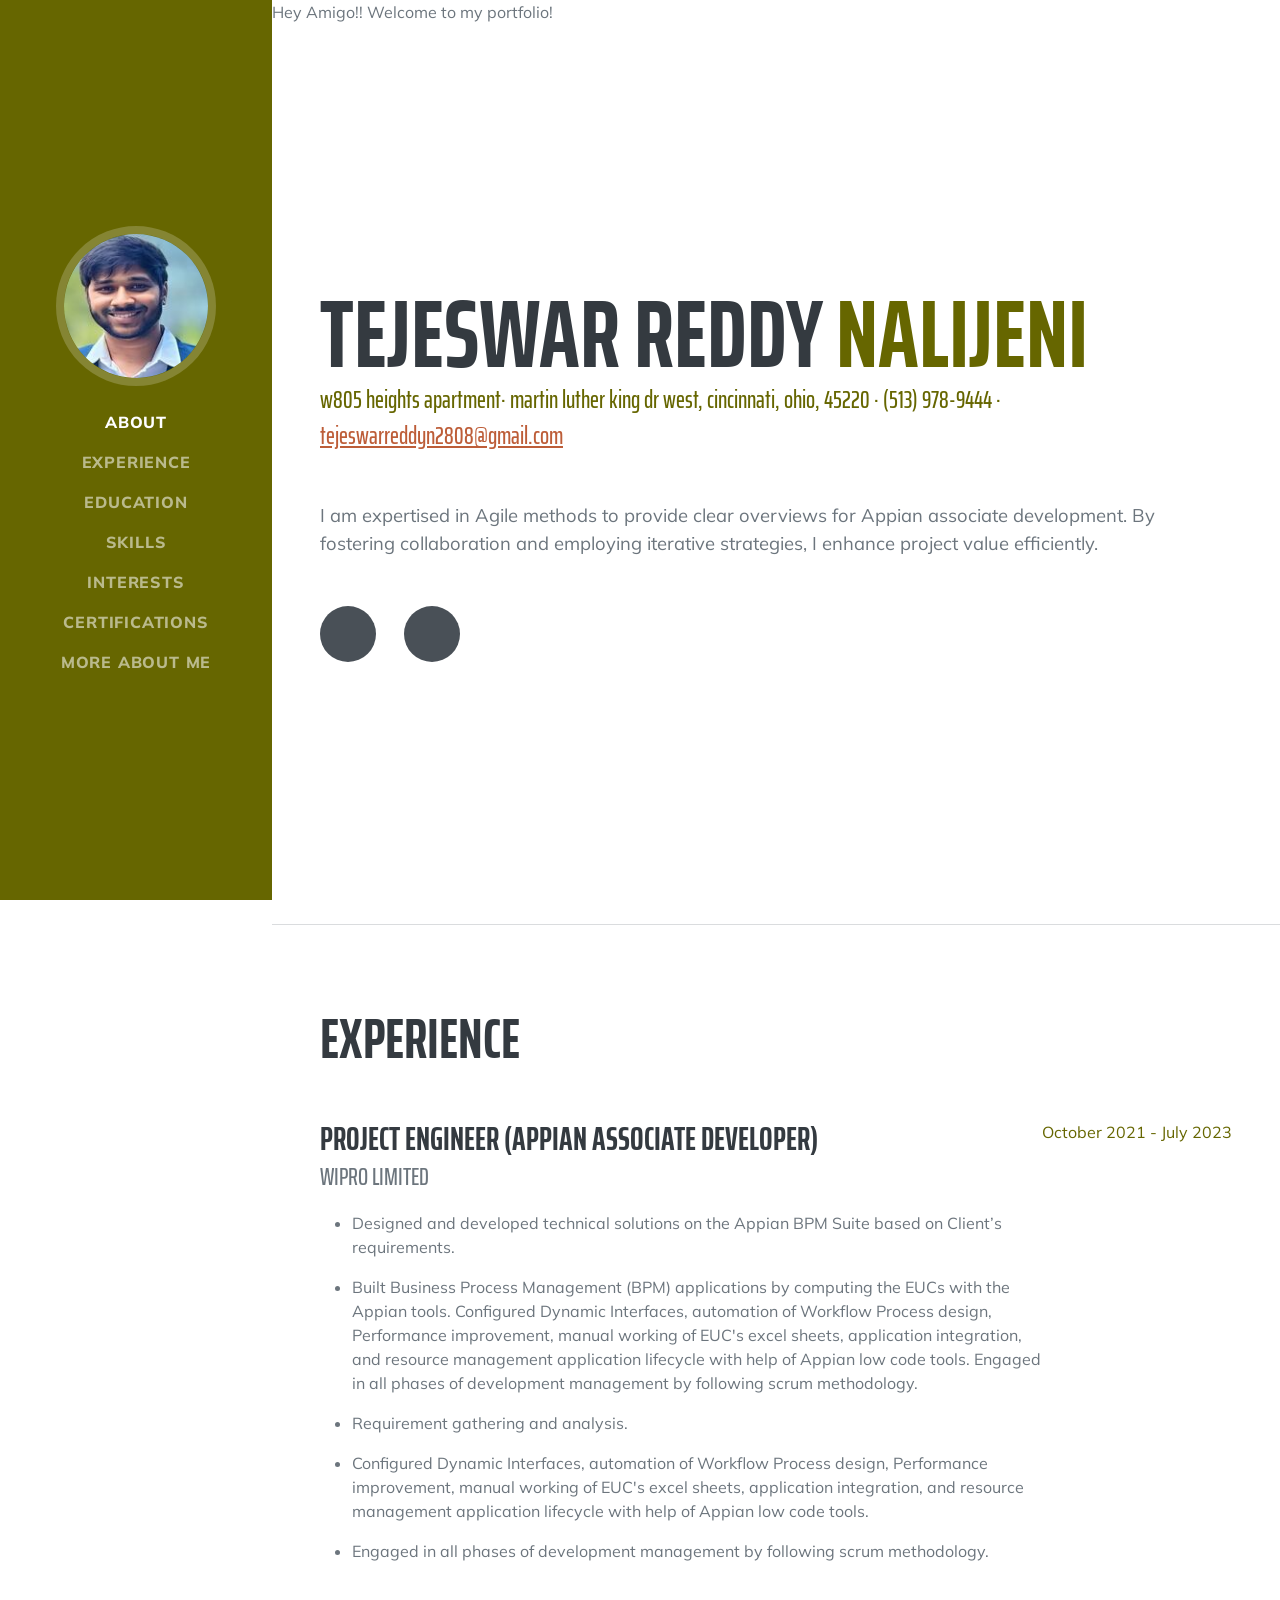
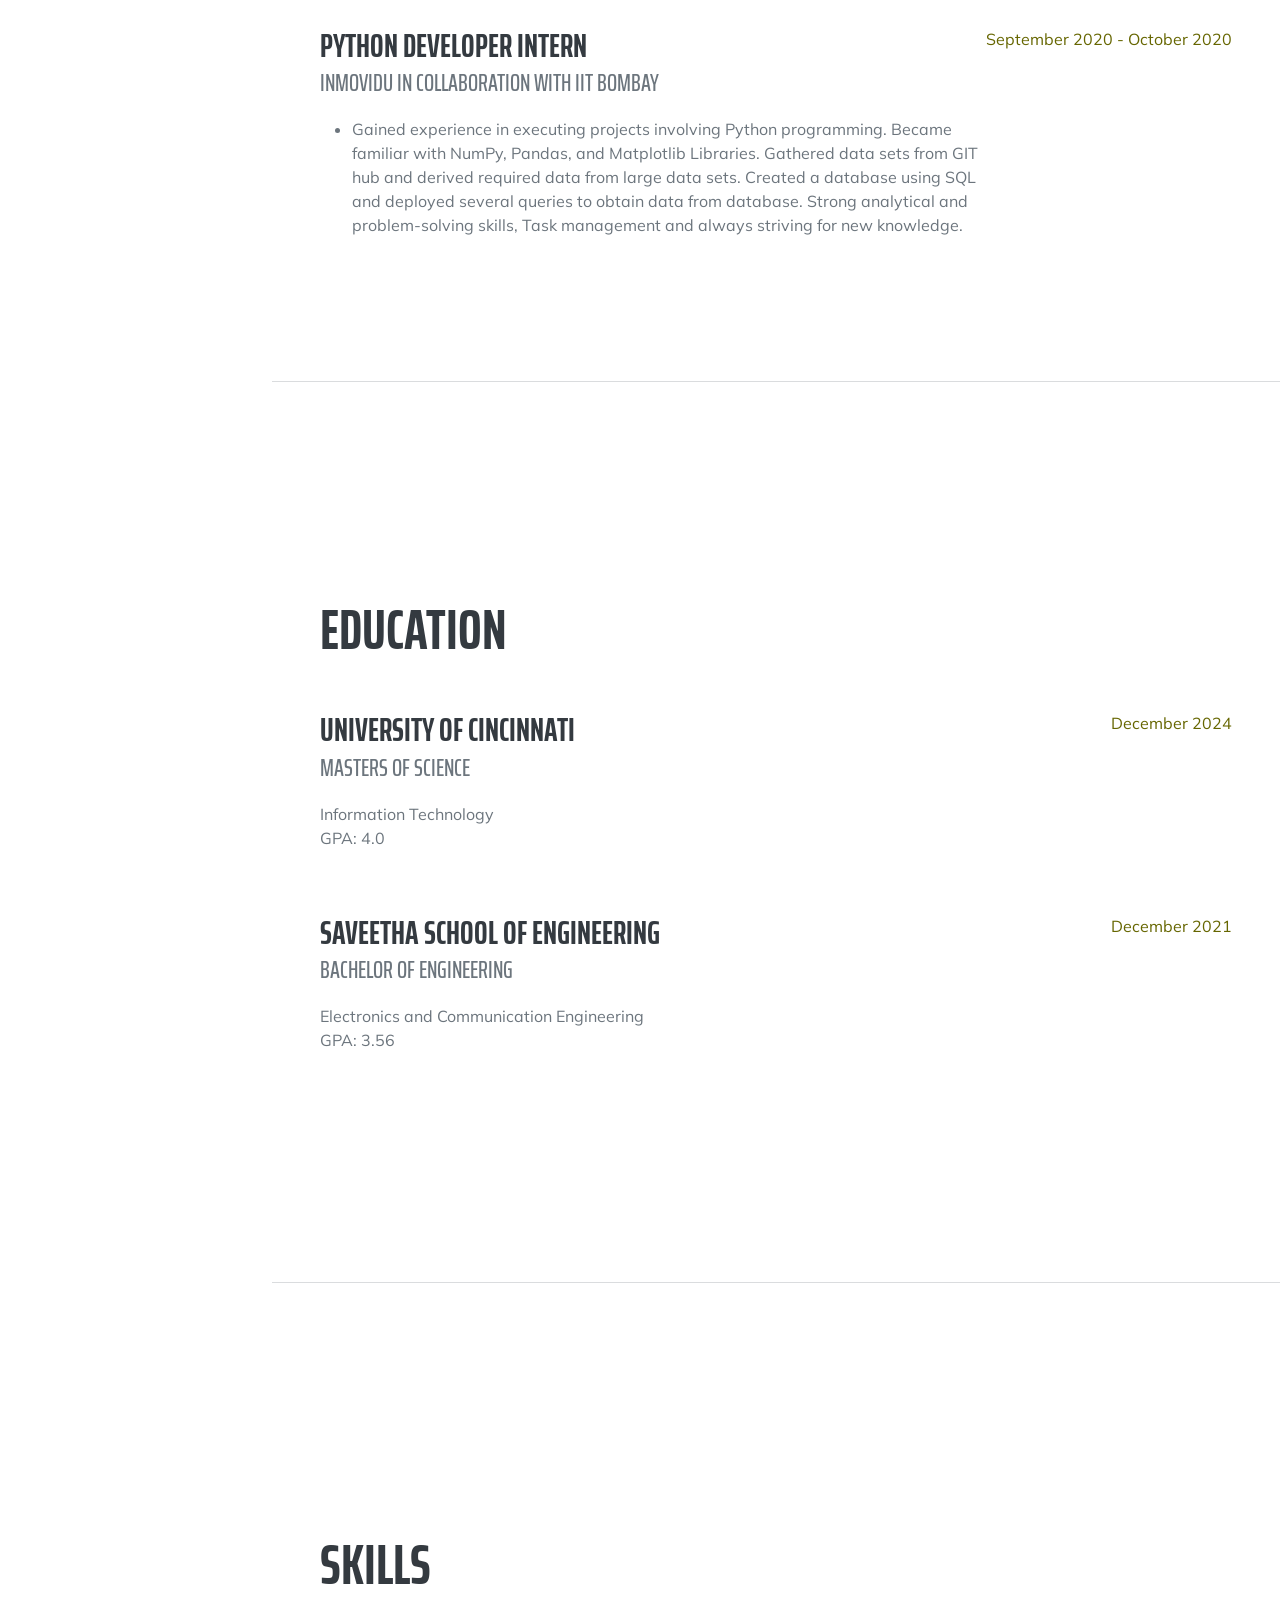
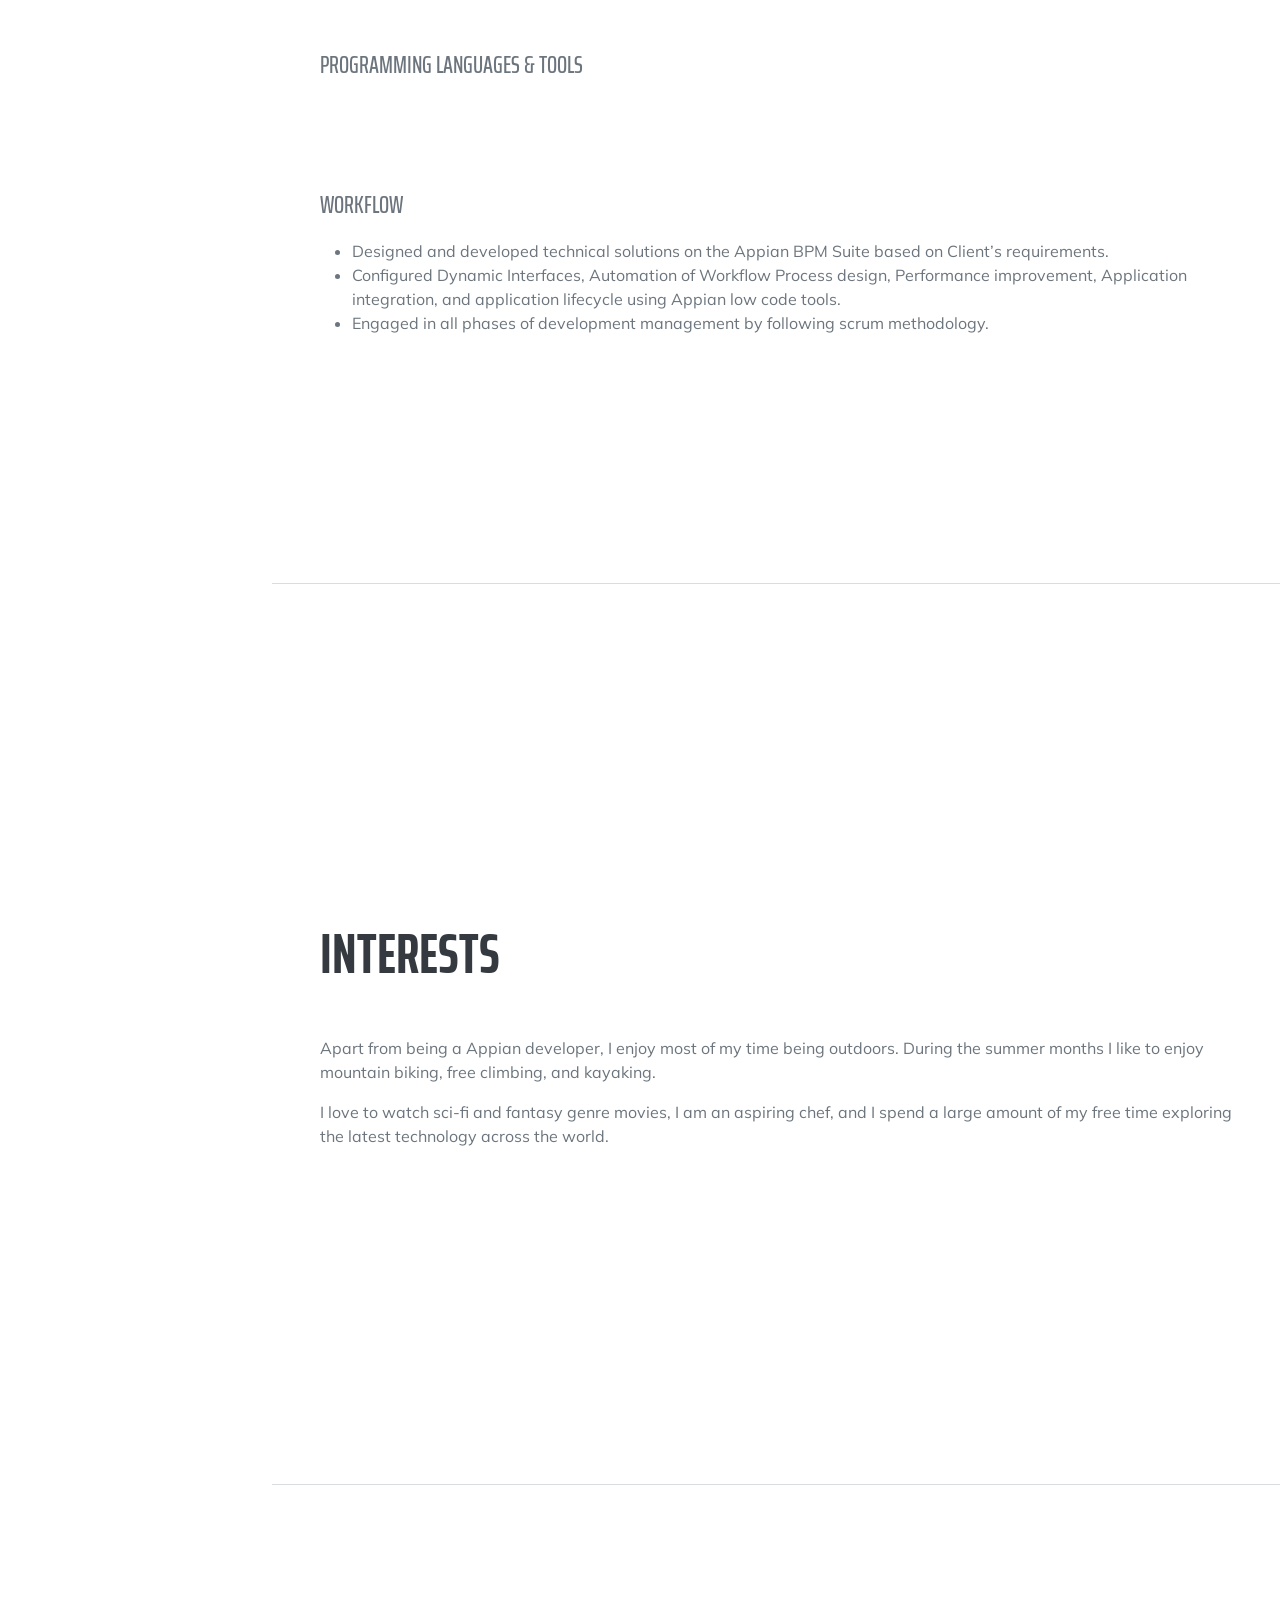
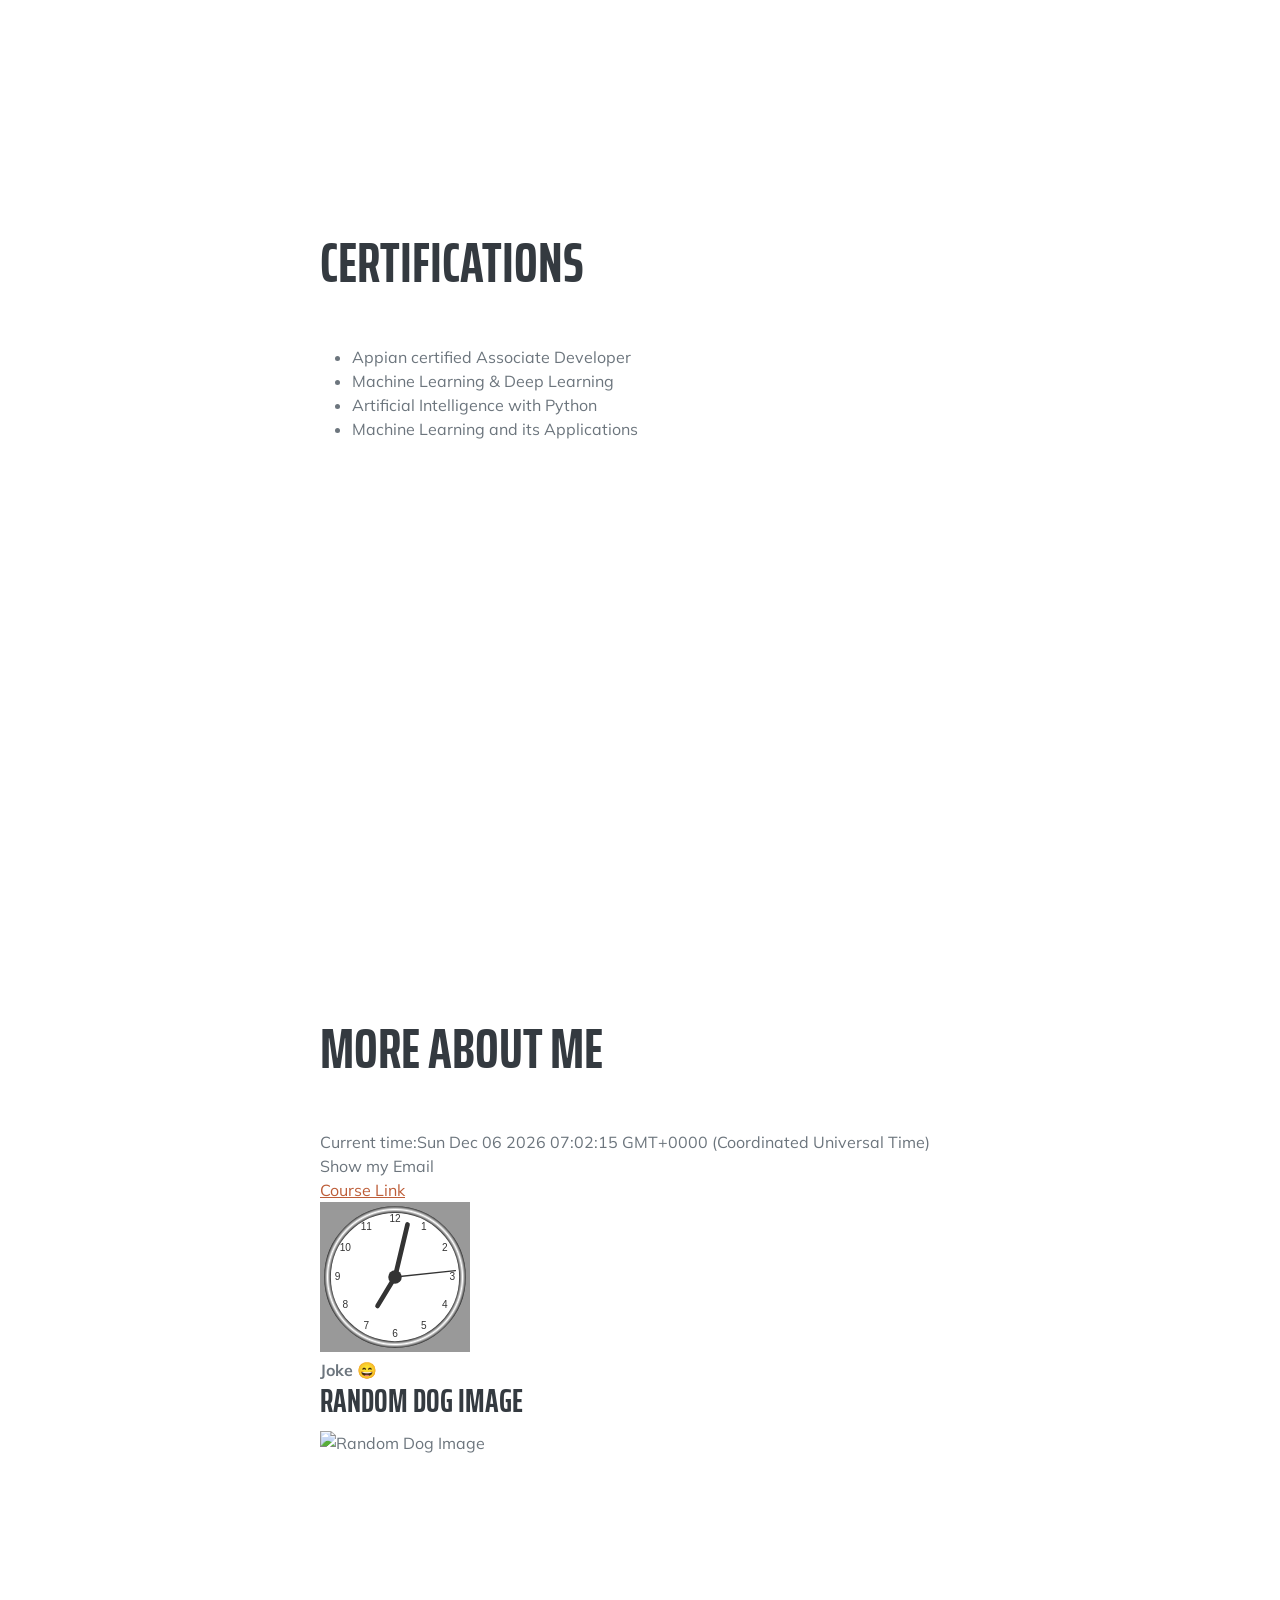
==== commit 371de61f: "Update index.html" ====
--- a/index.html
+++ b/index.html
@@ -6,7 +6,7 @@
     <meta name="viewport" content="width=device-width, initial-scale=1, shrink-to-fit=no" />
     <meta name="description" content="" />
     <meta name="author" content="" />
-    <title>Tejeswar Reddy Nalijeni</title>
+    <title>Resume - Tejeswar Reddy Nalijeni</title>
     <link rel="icon" type="image/x-icon" href="assets/img/favicon.ico" />
     <!-- Font Awesome icons (free version)-->
     <script src="https://use.fontawesome.com/releases/v6.3.0/js/all.js" crossorigin="anonymous"></script>
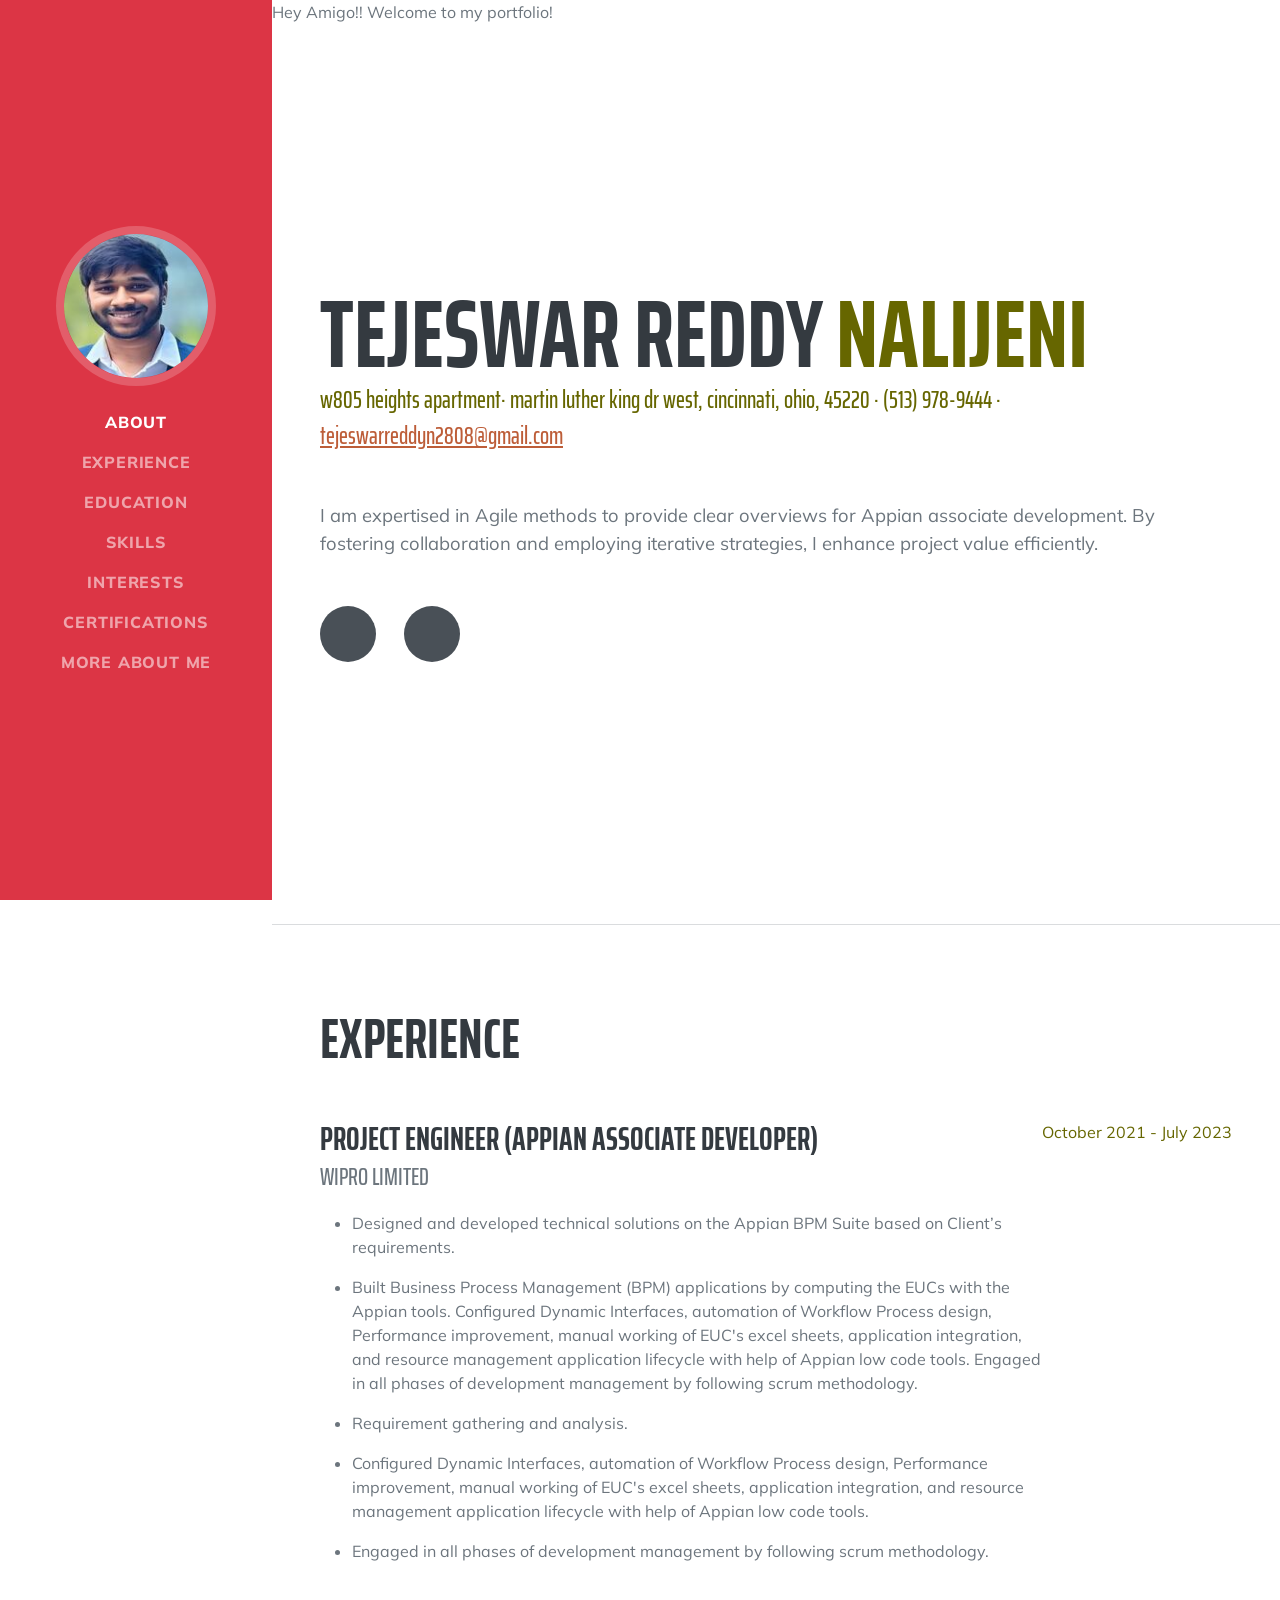
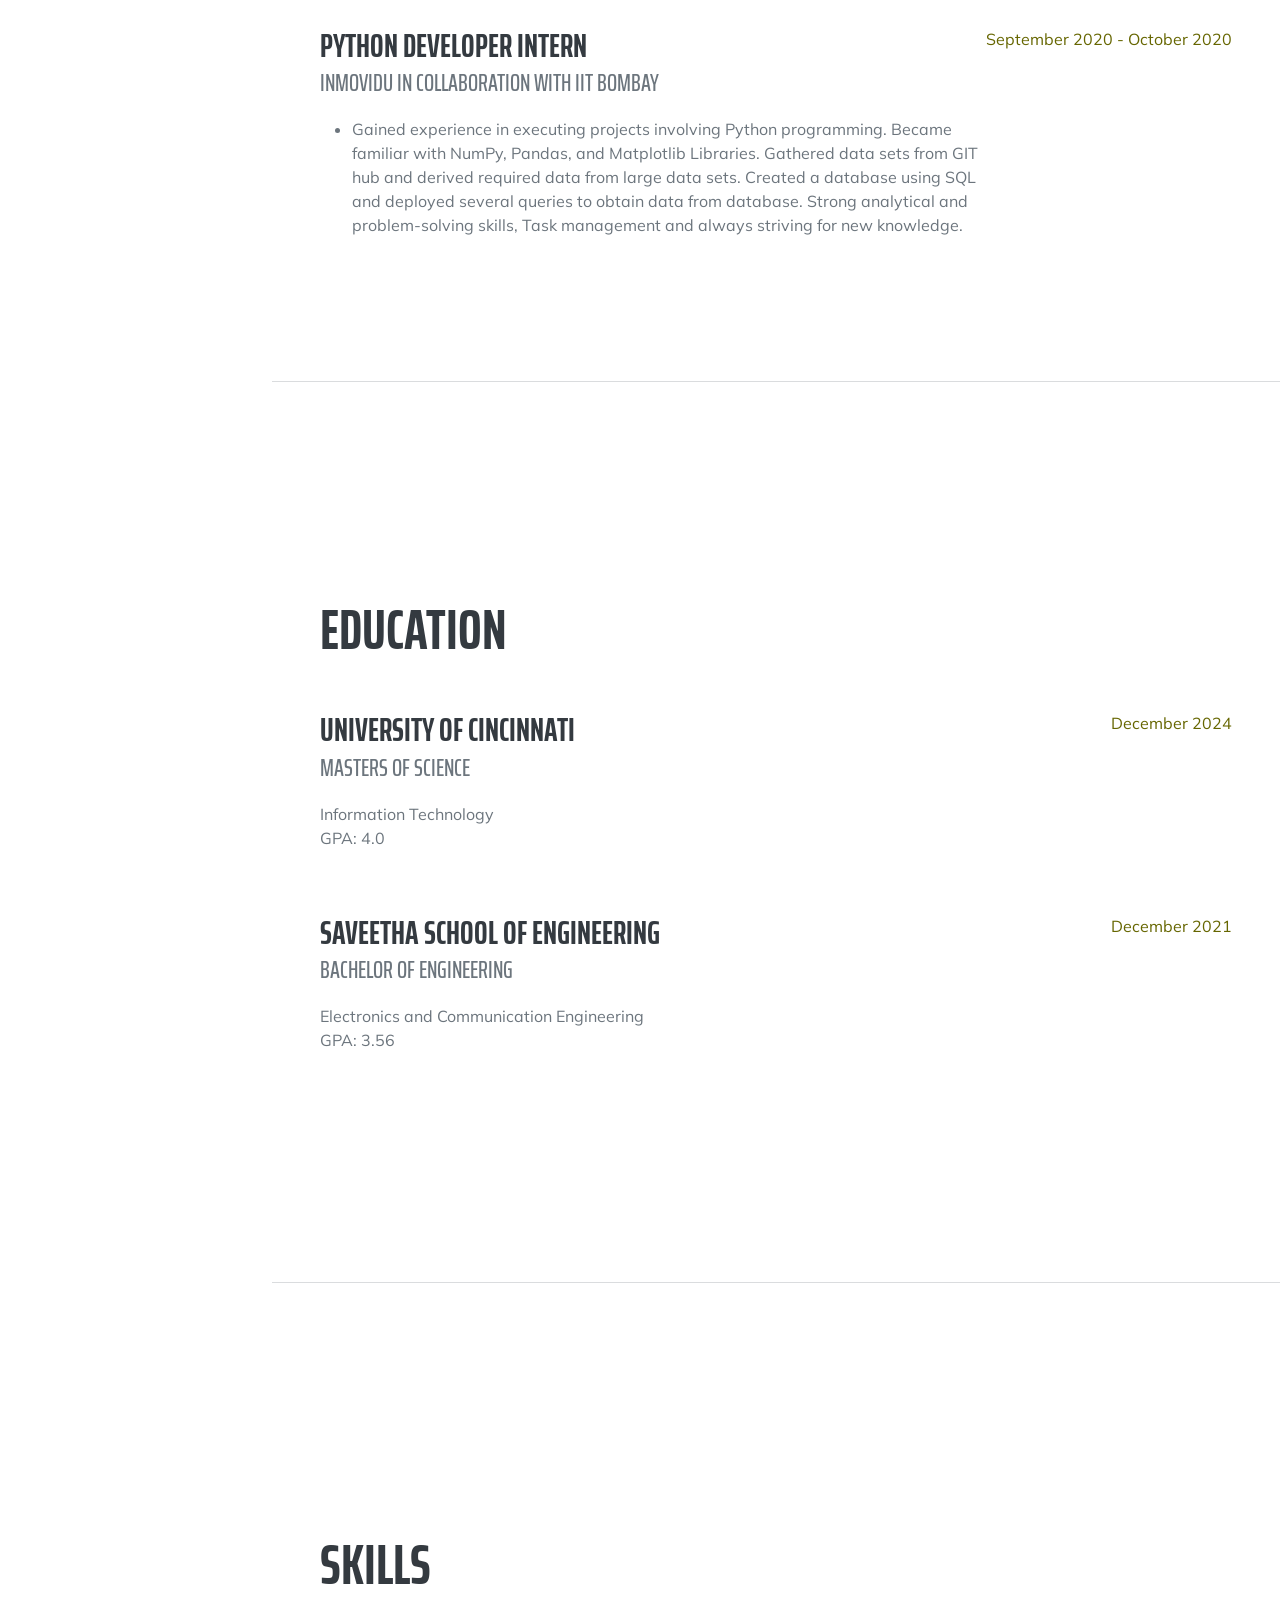
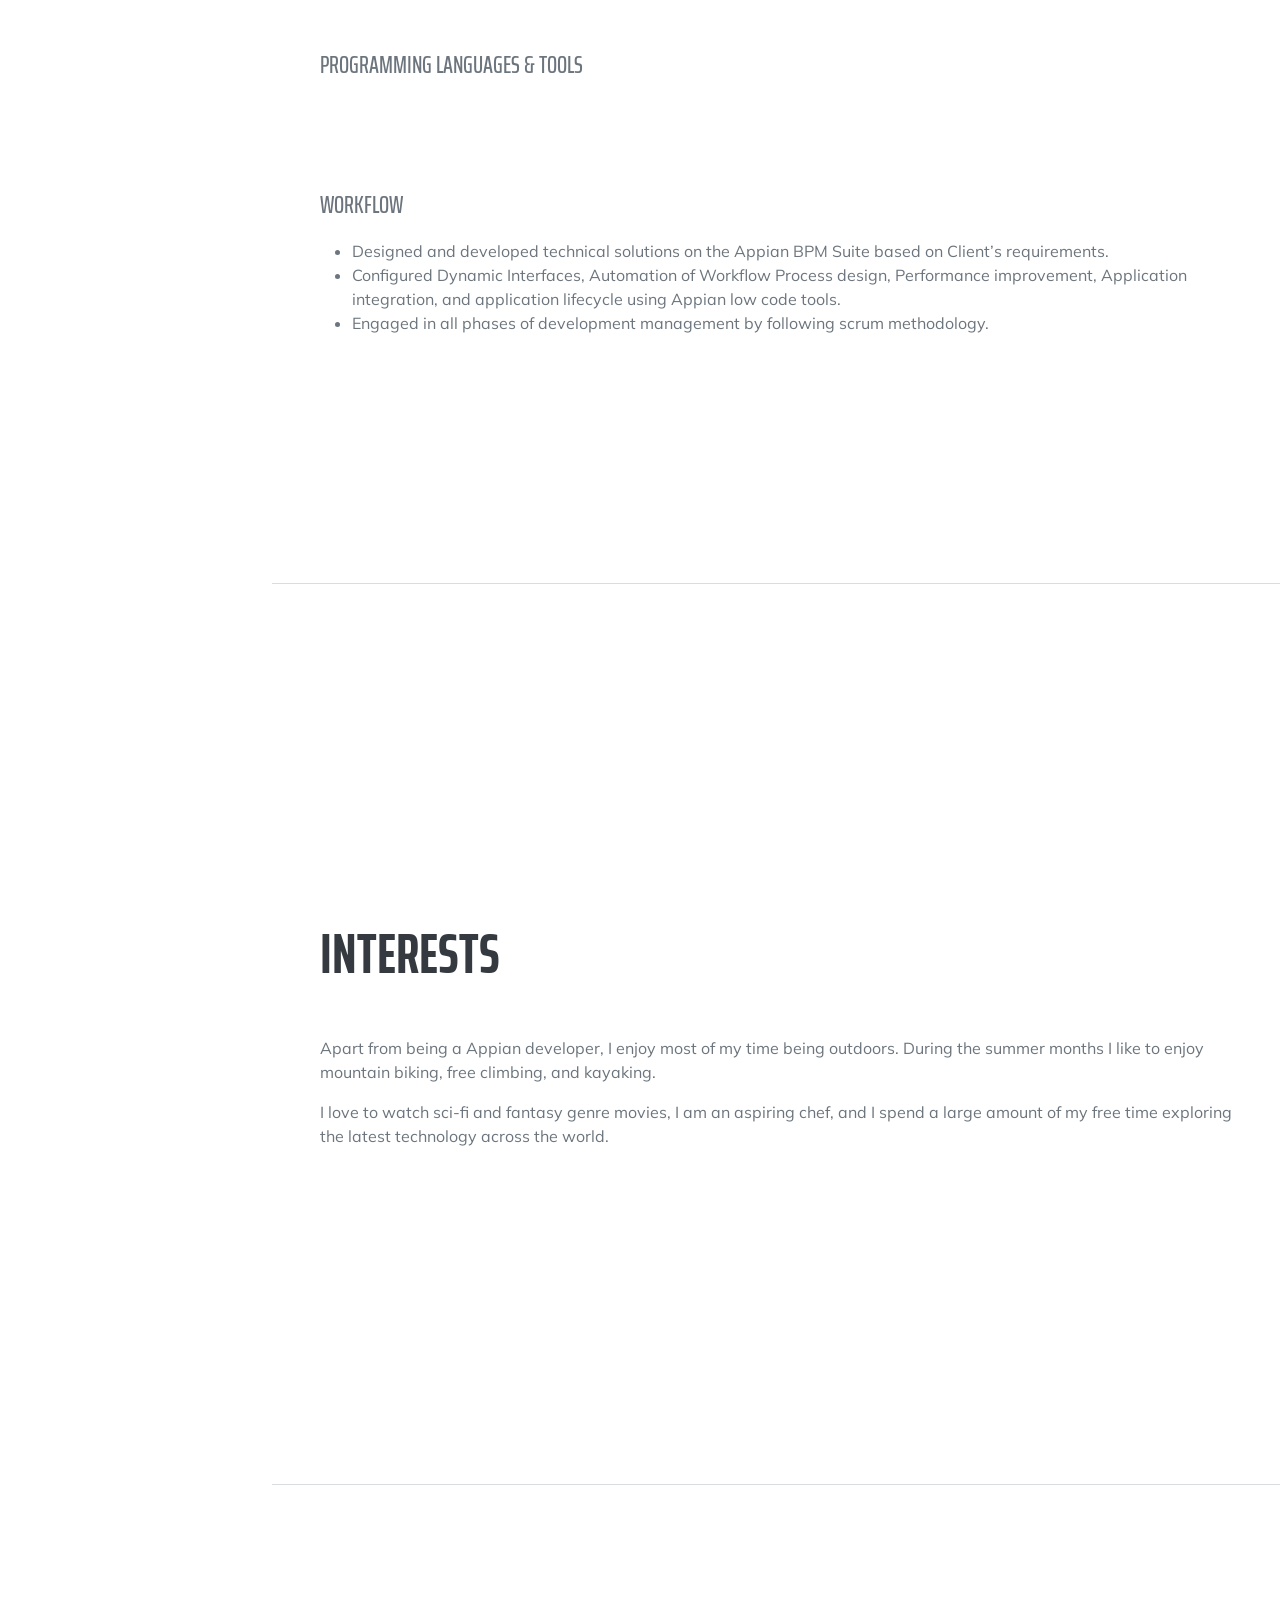
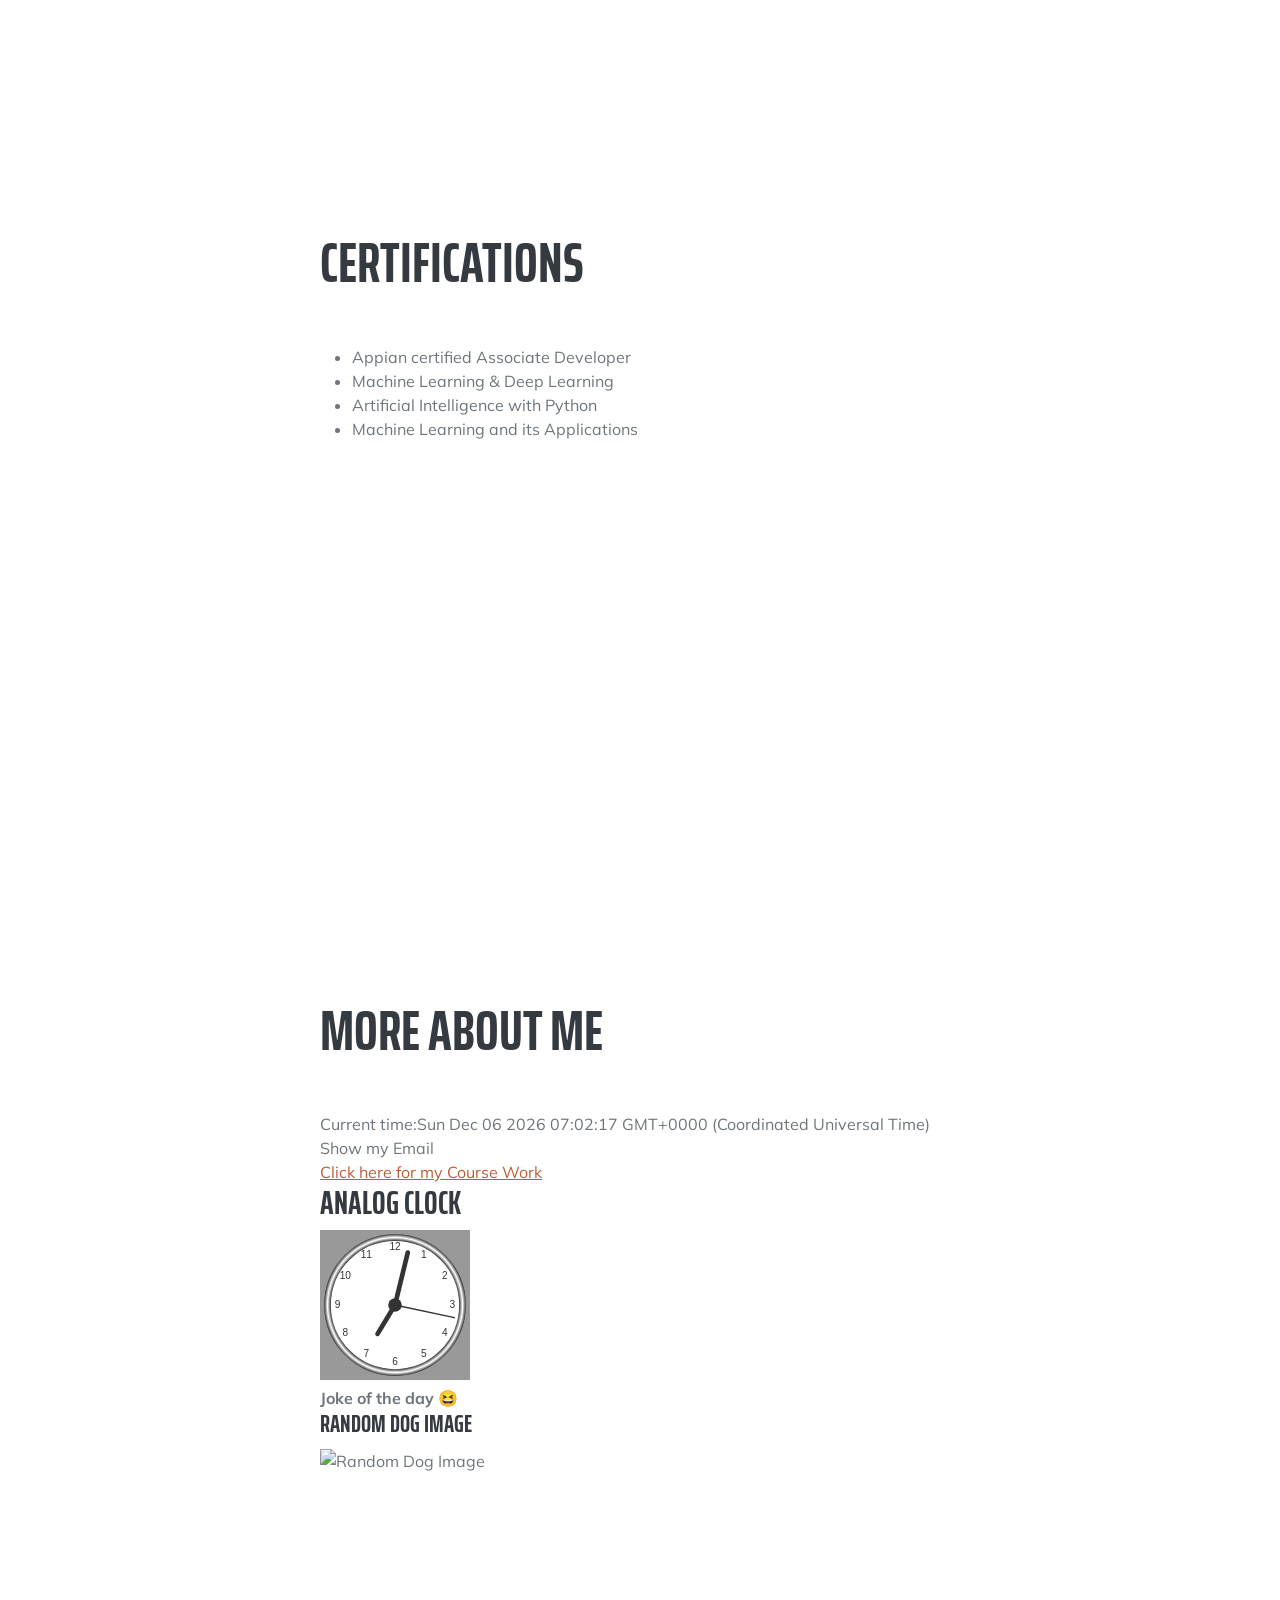
==== commit c1e0b419: "Update index.html" ====
--- a/index.html
+++ b/index.html
@@ -34,9 +34,8 @@
     <div id="greeting-root"></div>
 		<script src="wishes.js"></script>
     <div id="greetingCookie">Hello</div>
-<!--      <div id="root"></div>
-    <script src="react.js"></script> -->
-    <nav class="navbar navbar-expand-lg navbar-dark bg-primary fixed-top" id="sideNav">
+
+    <nav class="navbar navbar-expand-lg navbar-dark bg-danger fixed-top" id="sideNav">
         <a class="navbar-brand js-scroll-trigger" href="#page-top">
             <span class="d-block d-lg-none">Tejeswar Reddy Nalijeni</span>
             <span class="d-none d-lg-block"><img class="img-fluid img-profile rounded-circle mx-auto mb-2"
@@ -248,12 +247,13 @@
 
                 </script>
                 <div id="email" onclick="showhideEmail()">Show my Email</div>
-                <a href="/waph.html">Course Link</a>
-                <!--  <script src="https://waph-uc.github.io/clock.js"></script> -->
+                <a href="/waph.html">Click here for my Course Work</a>
+
+                <h3>Analog Clock</h3>
                 <div>
                     <canvas id="analog-clock" width="150" height="150" style="background-color:#999"></canvas>
                 </div>
-                <b>Joke &#x1F604;</b>
+                <b>Joke of the day &#x1F606;</b>
                 <div id="joke"></div>
                 
                 <script>
@@ -280,7 +280,7 @@
                     setInterval(fetchJoke, 60000);
                 </script>
                 
-                <h3>Random Dog Image</h3>
+                <h4>Random Dog Image</h4>
                 <img id="dog-image" src="" alt="Random Dog Image">
             
                 <script>
@@ -291,9 +291,7 @@
                             dogImage.src = data.message;
                         })
                         .catch(error => console.error('Error fetching data:', error));
-                </script>          
-            
-
+                </script> 
             </div>
             </div>
             
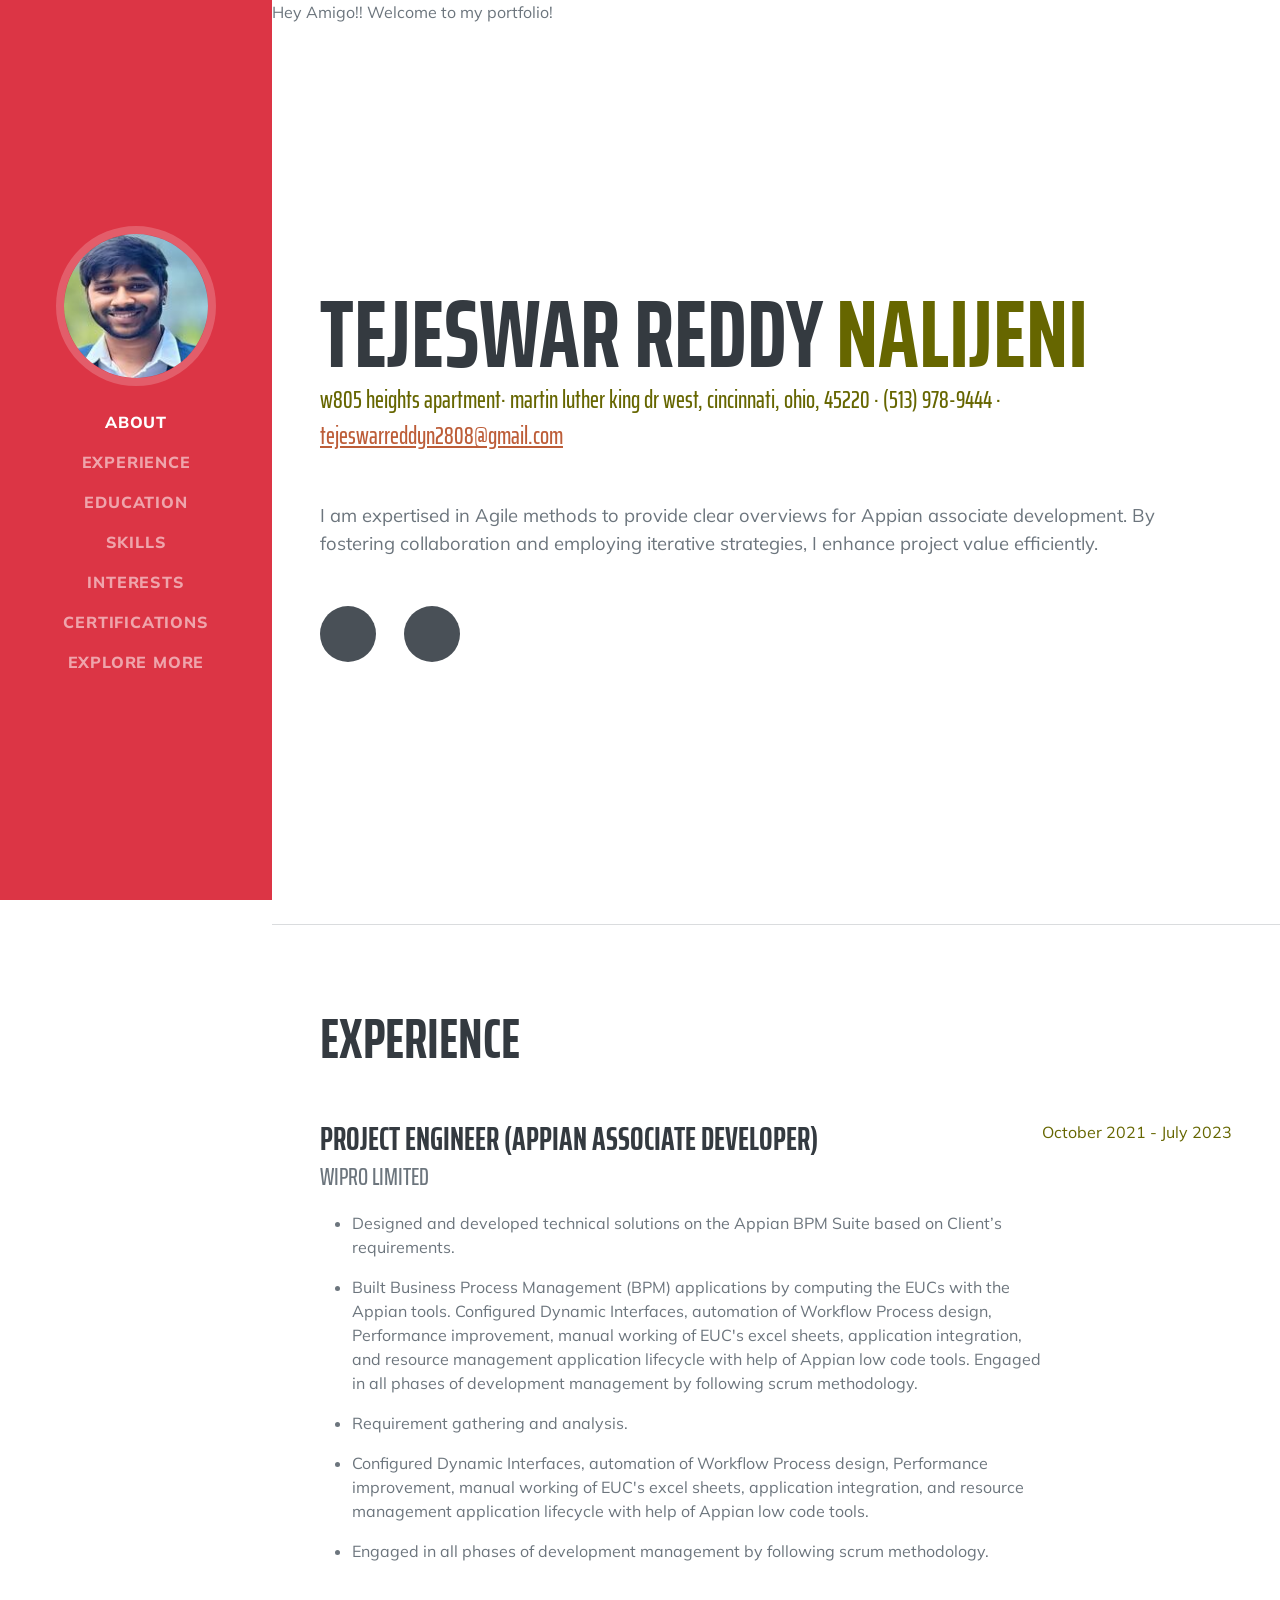
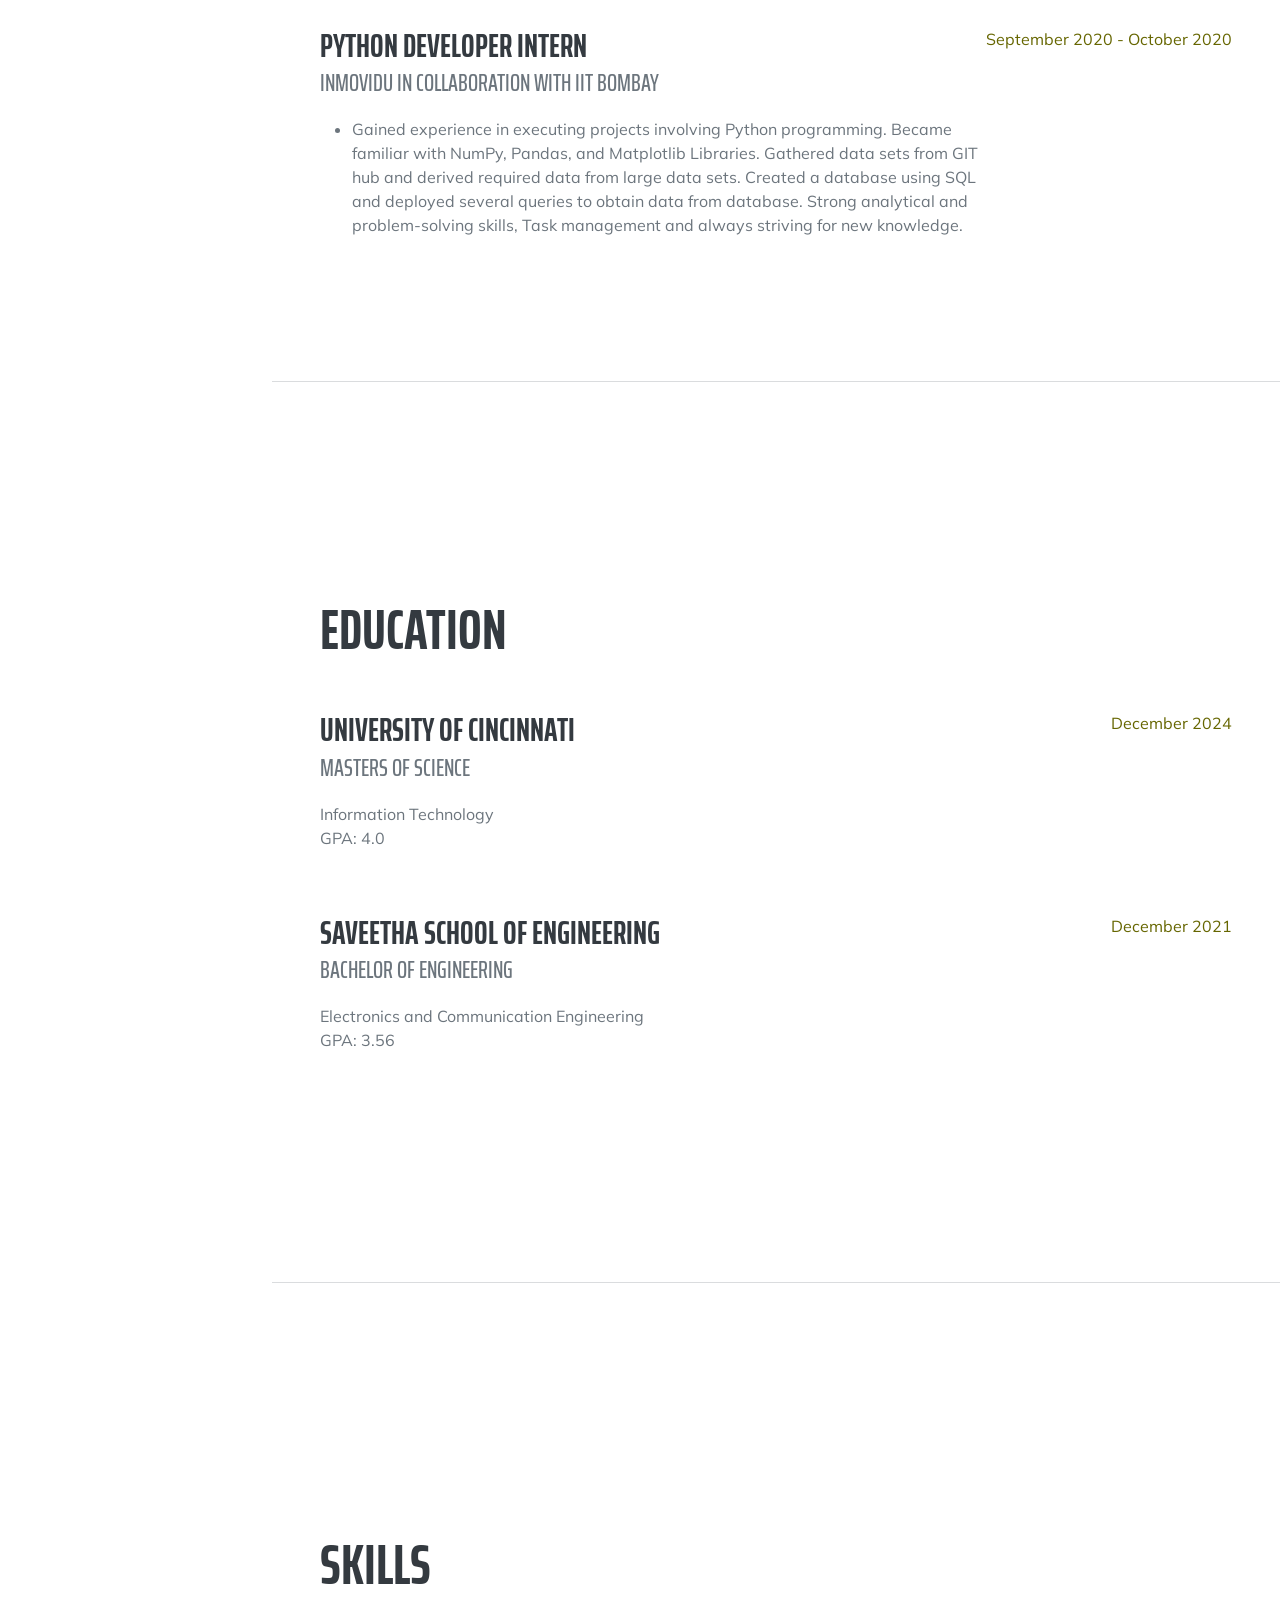
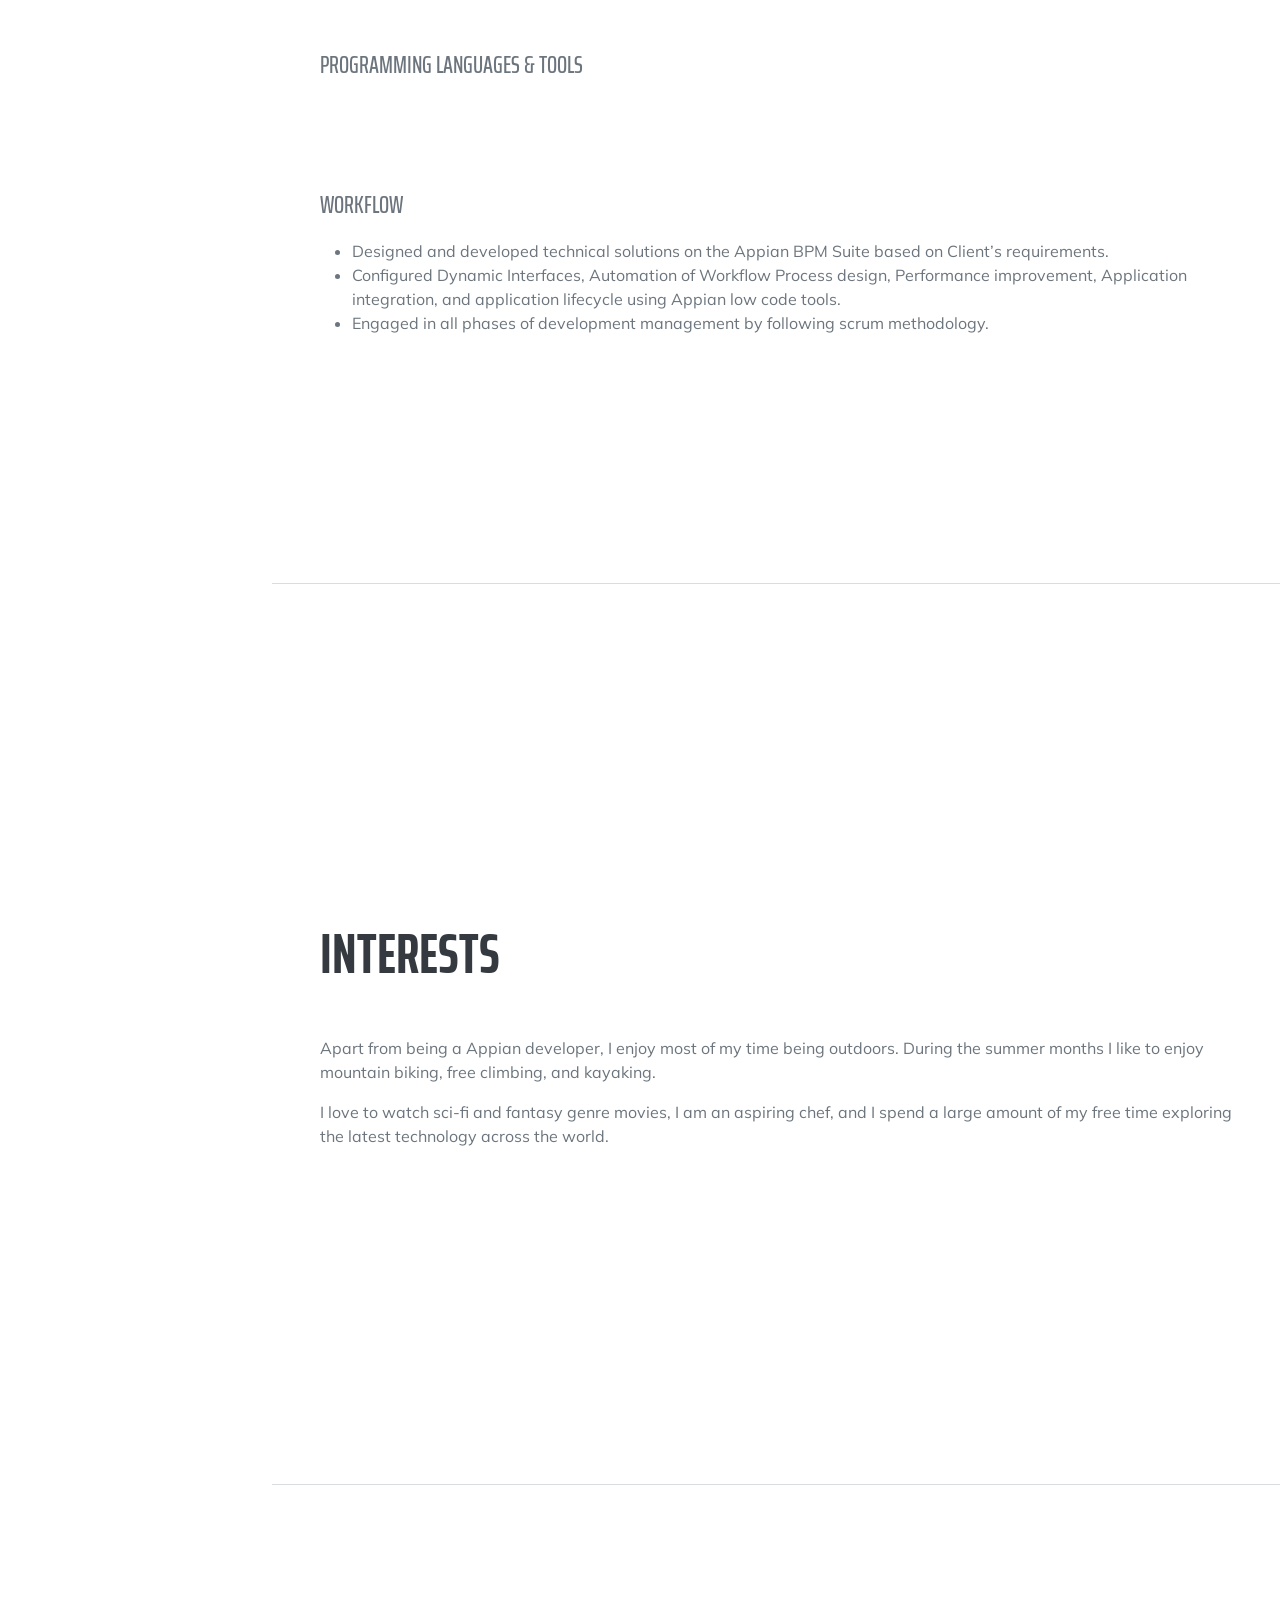
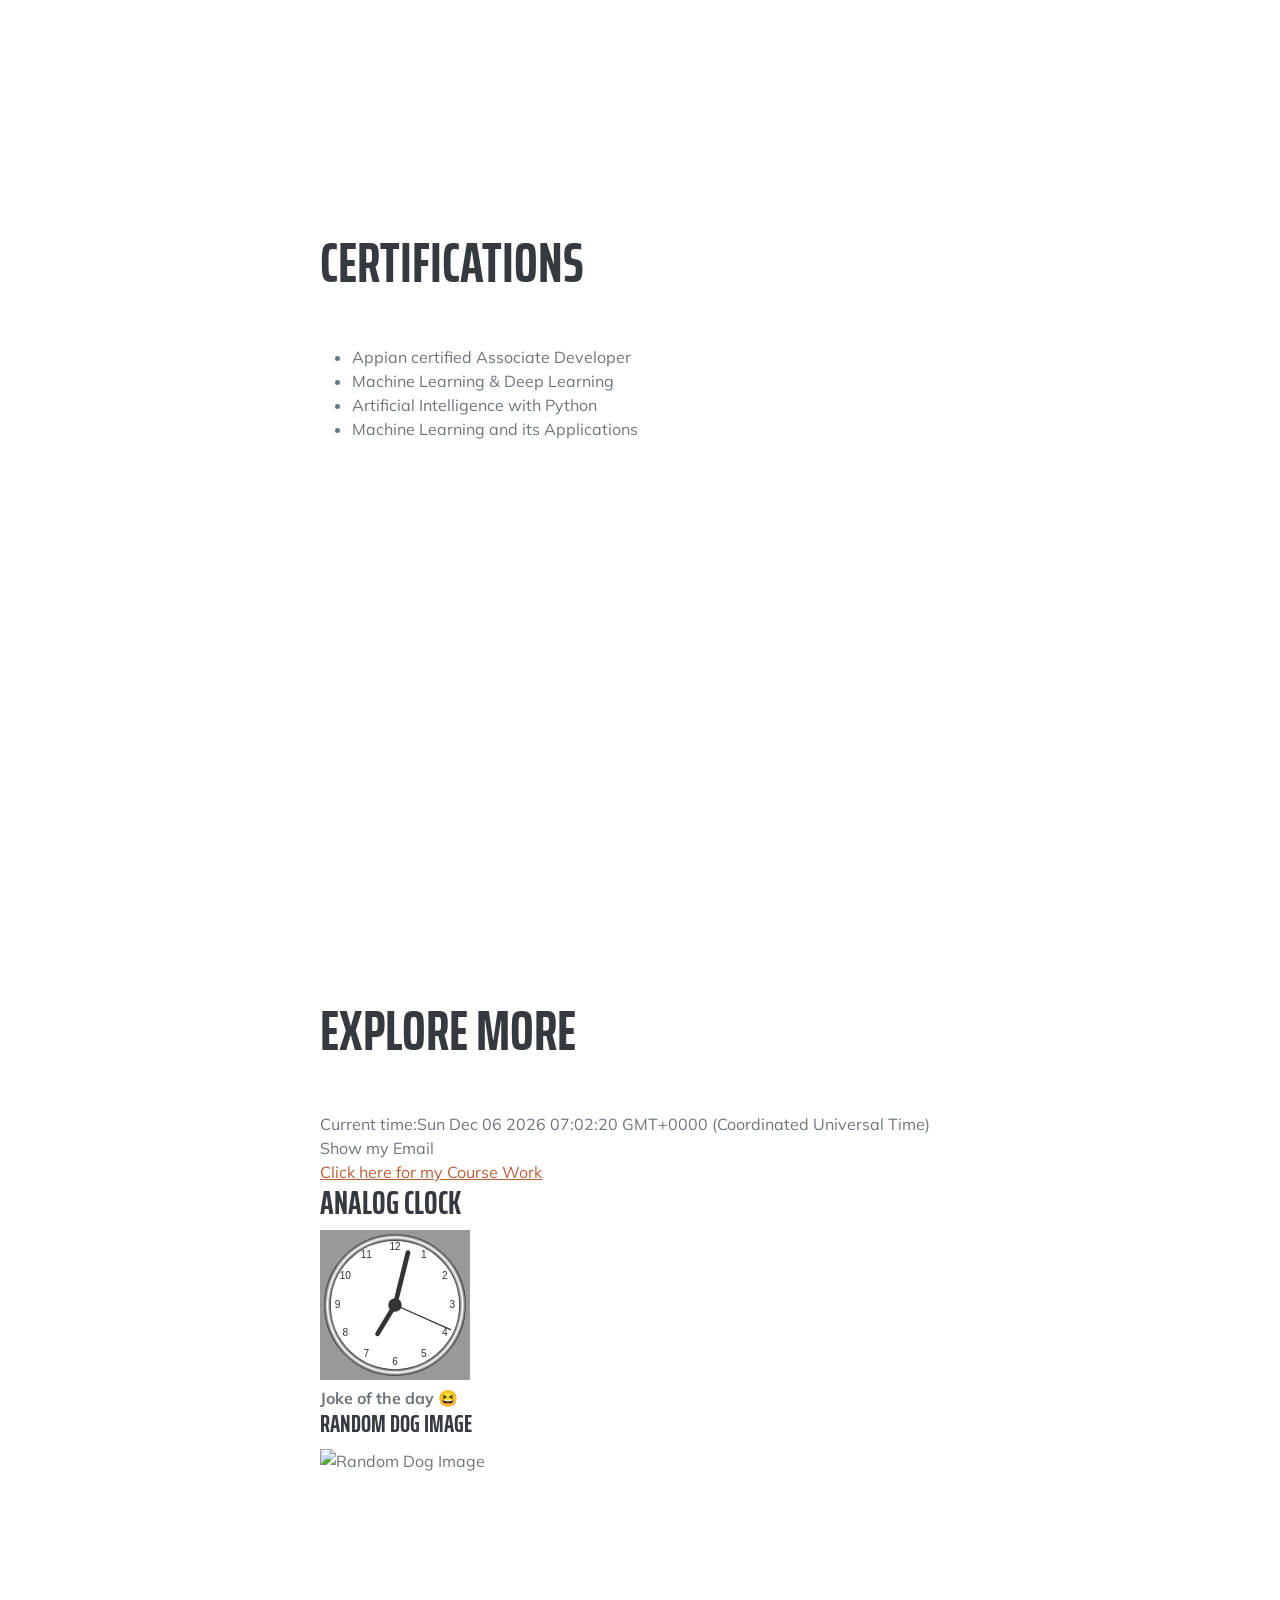
==== commit afb931a4: "Update index.html" ====
--- a/index.html
+++ b/index.html
@@ -52,7 +52,7 @@
                 <li class="nav-item"><a class="nav-link js-scroll-trigger" href="#skills">Skills</a></li>
                 <li class="nav-item"><a class="nav-link js-scroll-trigger" href="#interests">Interests</a></li>
                 <li class="nav-item"><a class="nav-link js-scroll-trigger" href="#certifications">Certifications</a></li>
-                <li class="nav-item"><a class="nav-link js-scroll-trigger" href="#more about me">More About Me</a></li>
+                <li class="nav-item"><a class="nav-link js-scroll-trigger" href="#explore more">Explore More</a></li>
             </ul>
         </div>
     </nav>
@@ -221,10 +221,10 @@
                 </ul>
             </div>
         </section>
-        <!--More About Me-->
-        <section class="resume-section" id="more about me">
-            <div class="resume-section-content">
-                <h2 class="mb-5">More About Me</h2>
+        <!--Explore More-->
+        <section class="resume-section" id="explore more">
+            <div class="resume-section-content">
+                <h2 class="mb-5">Explore More</h2>
                 <div id="digit-clock"></div>
                 <script>
                     function displayTime() {
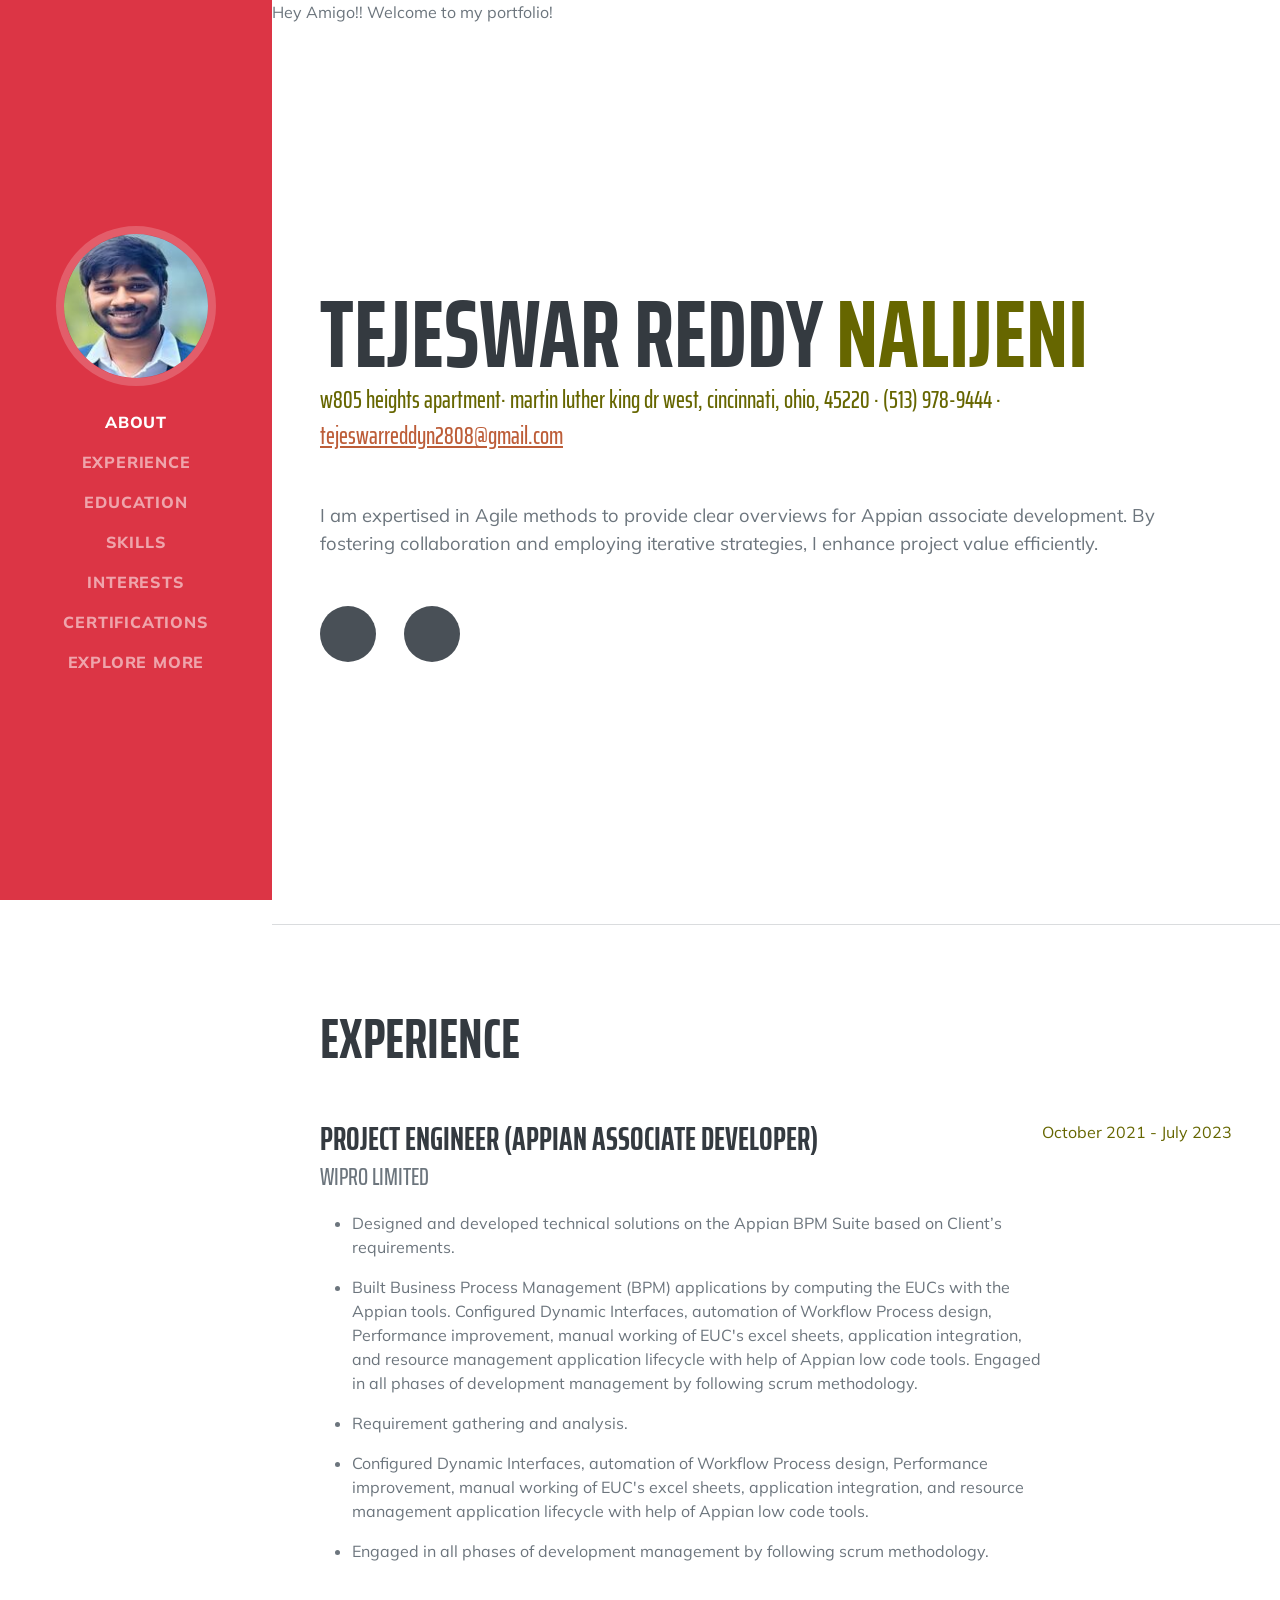
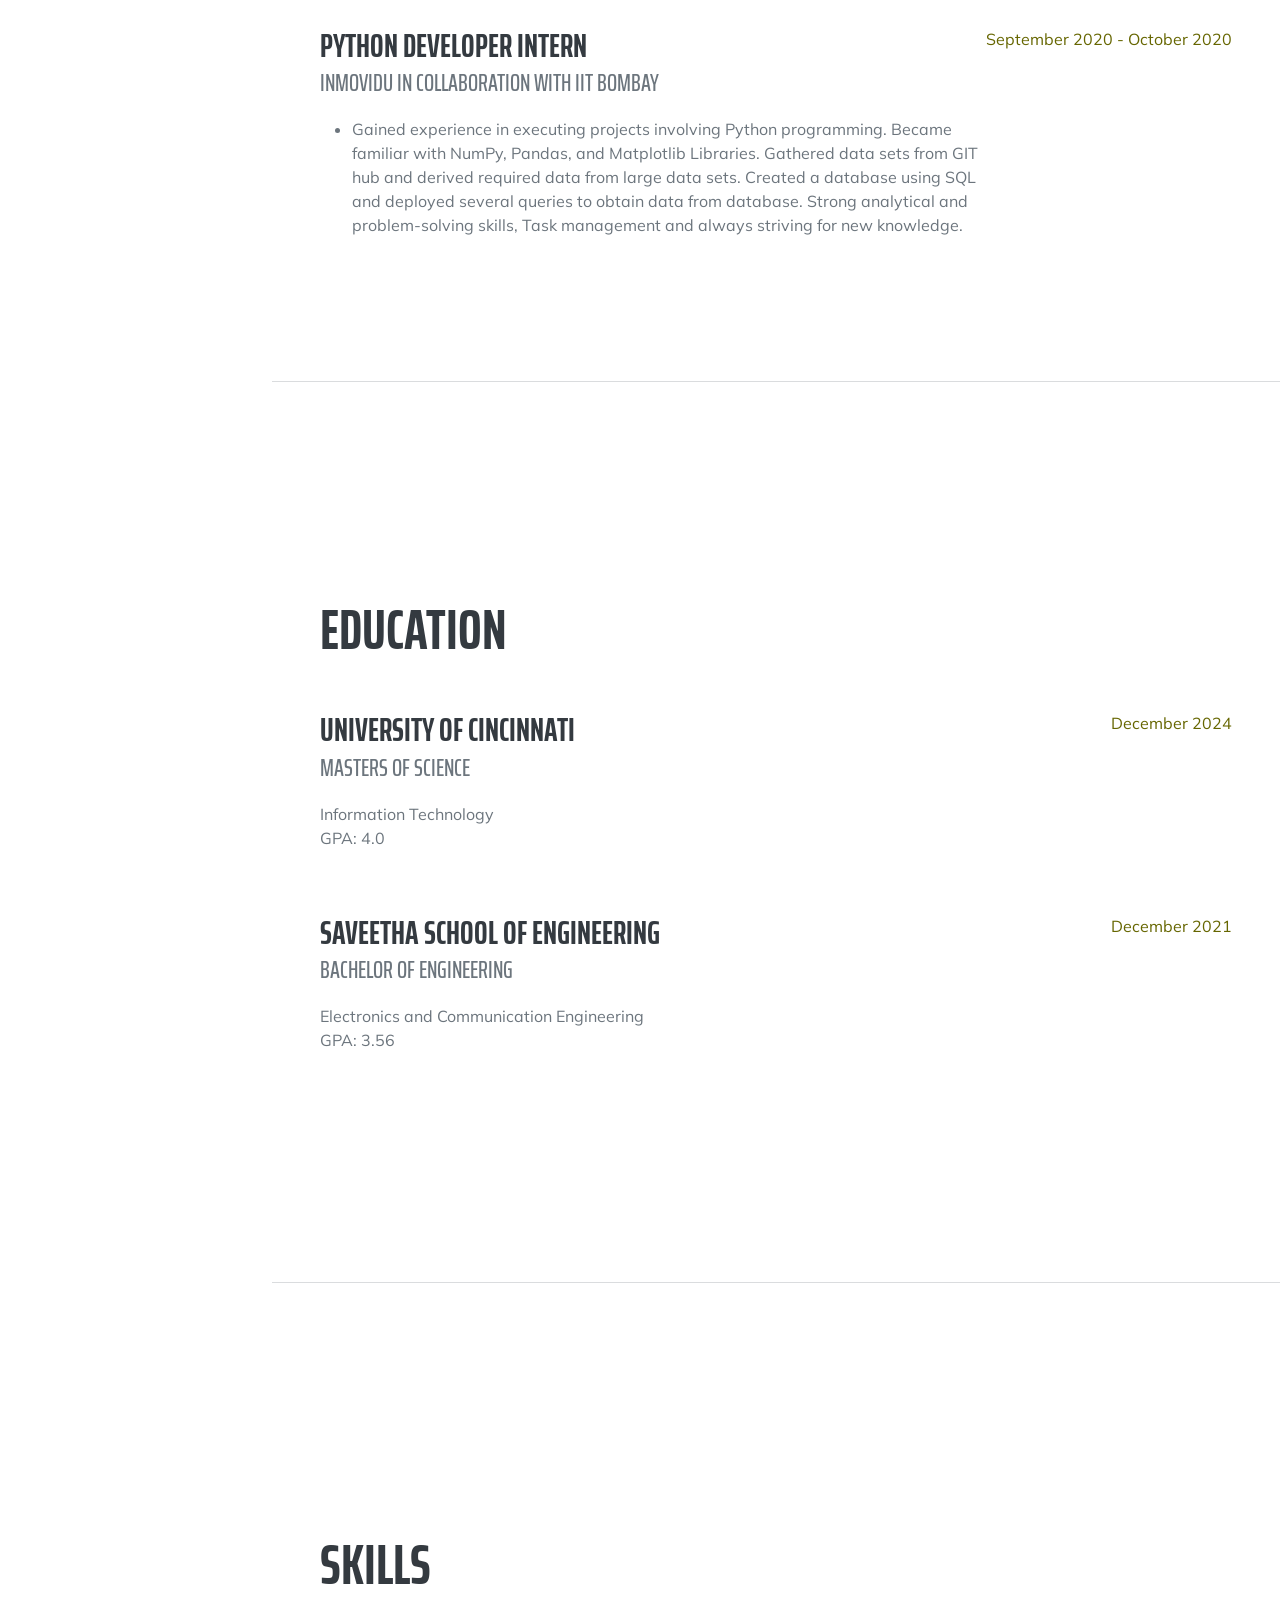
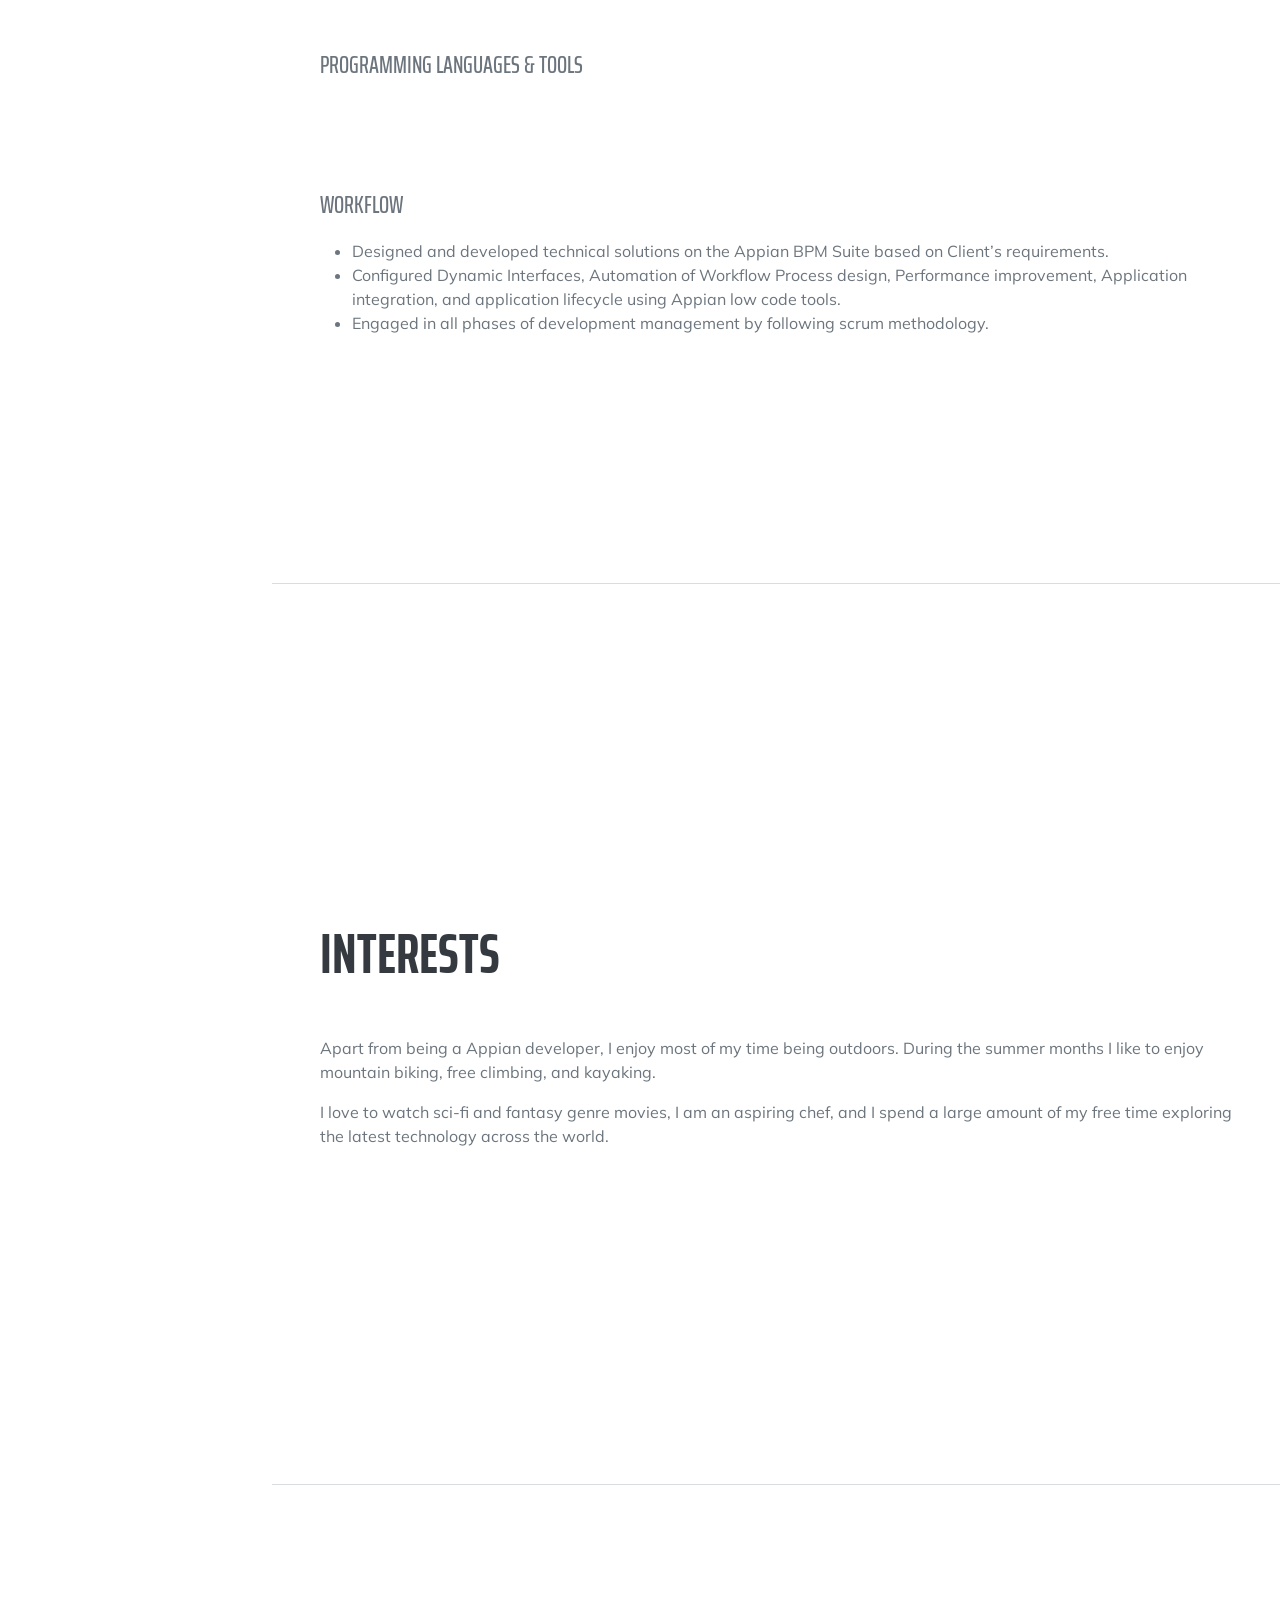
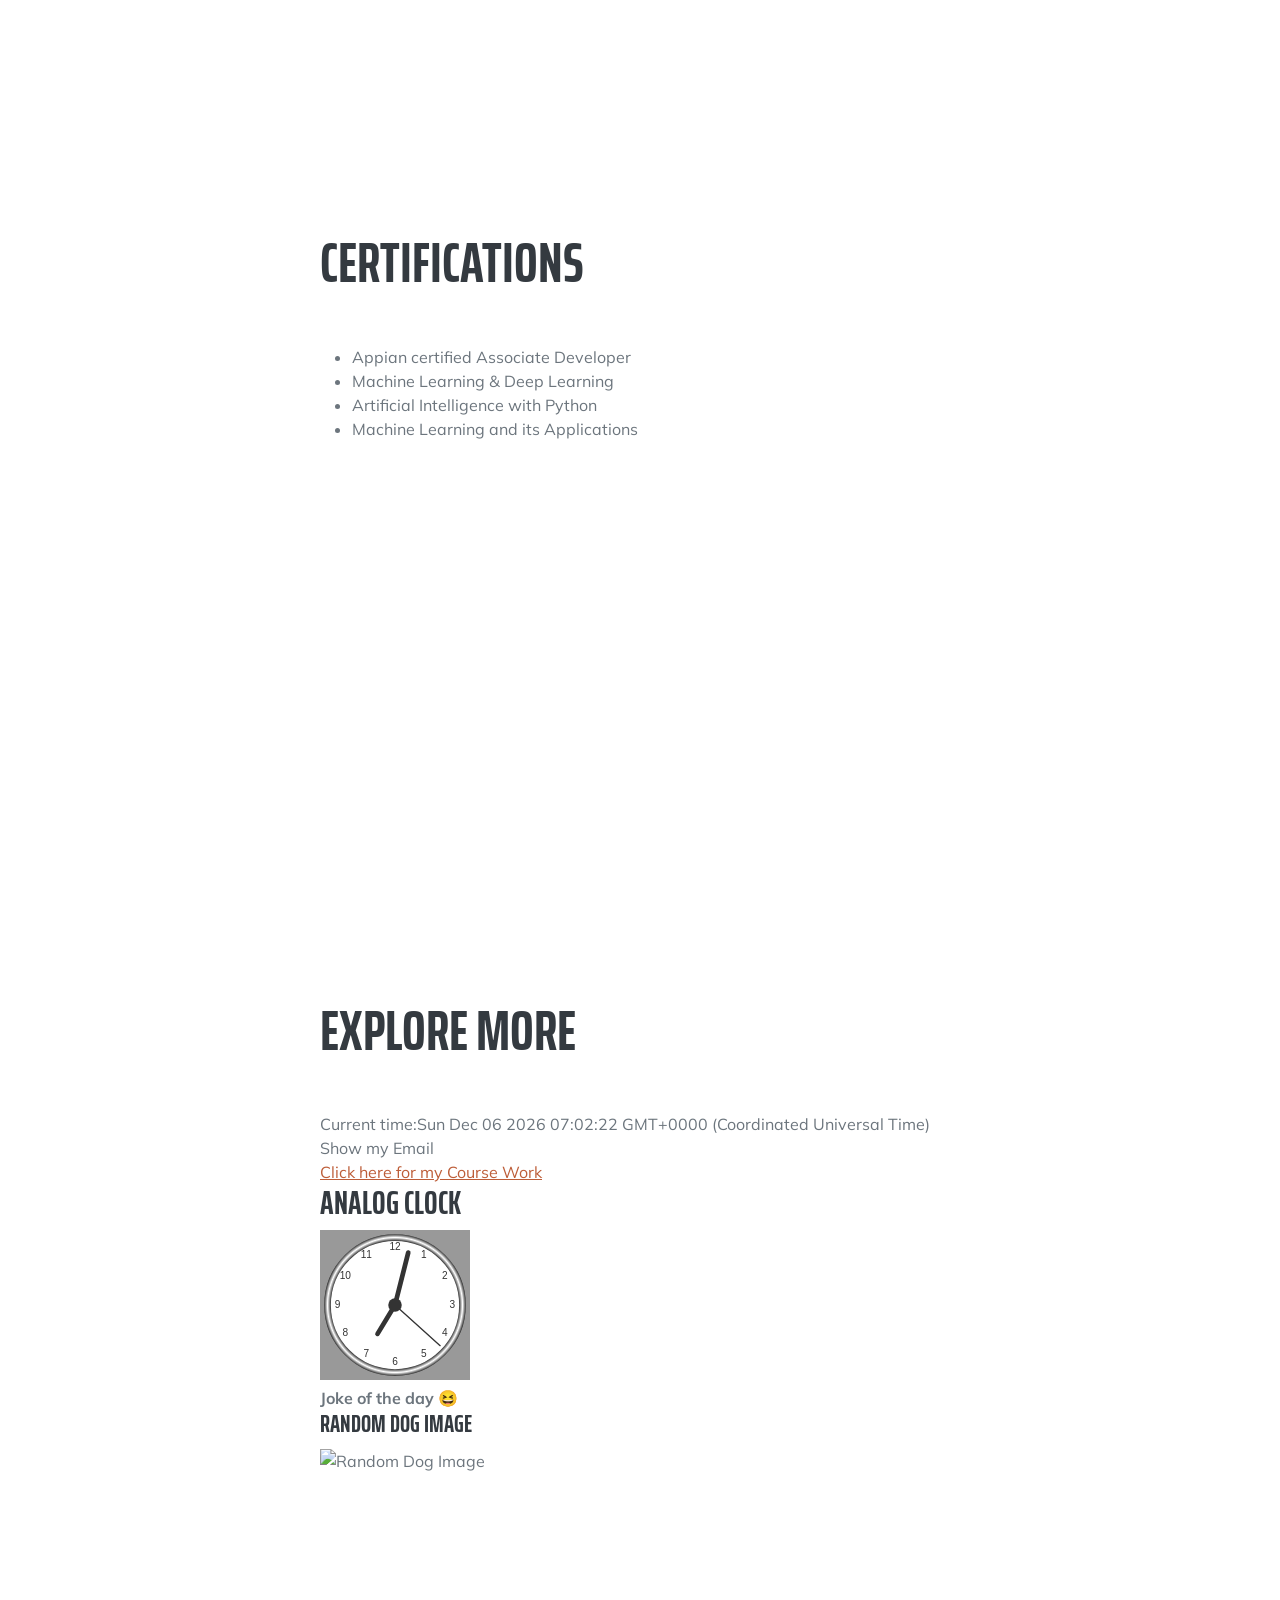
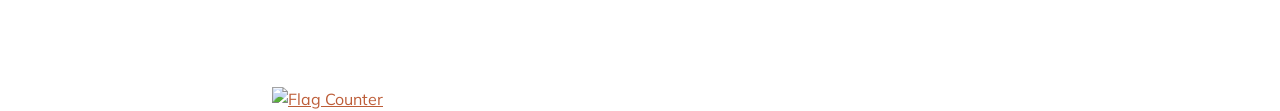
==== commit c1e1523d: "Update index.html" ====
--- a/index.html
+++ b/index.html
@@ -297,16 +297,6 @@
             
         </section>
     </div>
-    <!-- Google Analytics -->
-    <!-- Google tag (gtag.js) -->
-    <script async src="https://www.googletagmanager.com/gtag/js?id=G-Z3PFRKP3DC"></script>
-    <script>
-        window.dataLayer = window.dataLayer || [];
-        function gtag() { dataLayer.push(arguments); }
-        gtag('js', new Date());
-
-        gtag('config', 'G-Z3PFRKP3DC');
-    </script>
 
     <!-- Bootstrap core JS-->
     <script src="https://cdn.jsdelivr.net/npm/bootstrap@5.2.3/dist/js/bootstrap.bundle.min.js"></script>
@@ -352,6 +342,7 @@
 
         welcomeUser();
         </script>
+        <div><a href="https://info.flagcounter.com/K8DY"><img src="https://s11.flagcounter.com/count2/K8DY/bg_FFFFFF/txt_000000/border_CCCCCC/columns_2/maxflags_10/viewers_0/labels_0/pageviews_0/flags_0/percent_0/" alt="Flag Counter" border="0"></a></div>
 </body>
 
 </html>
